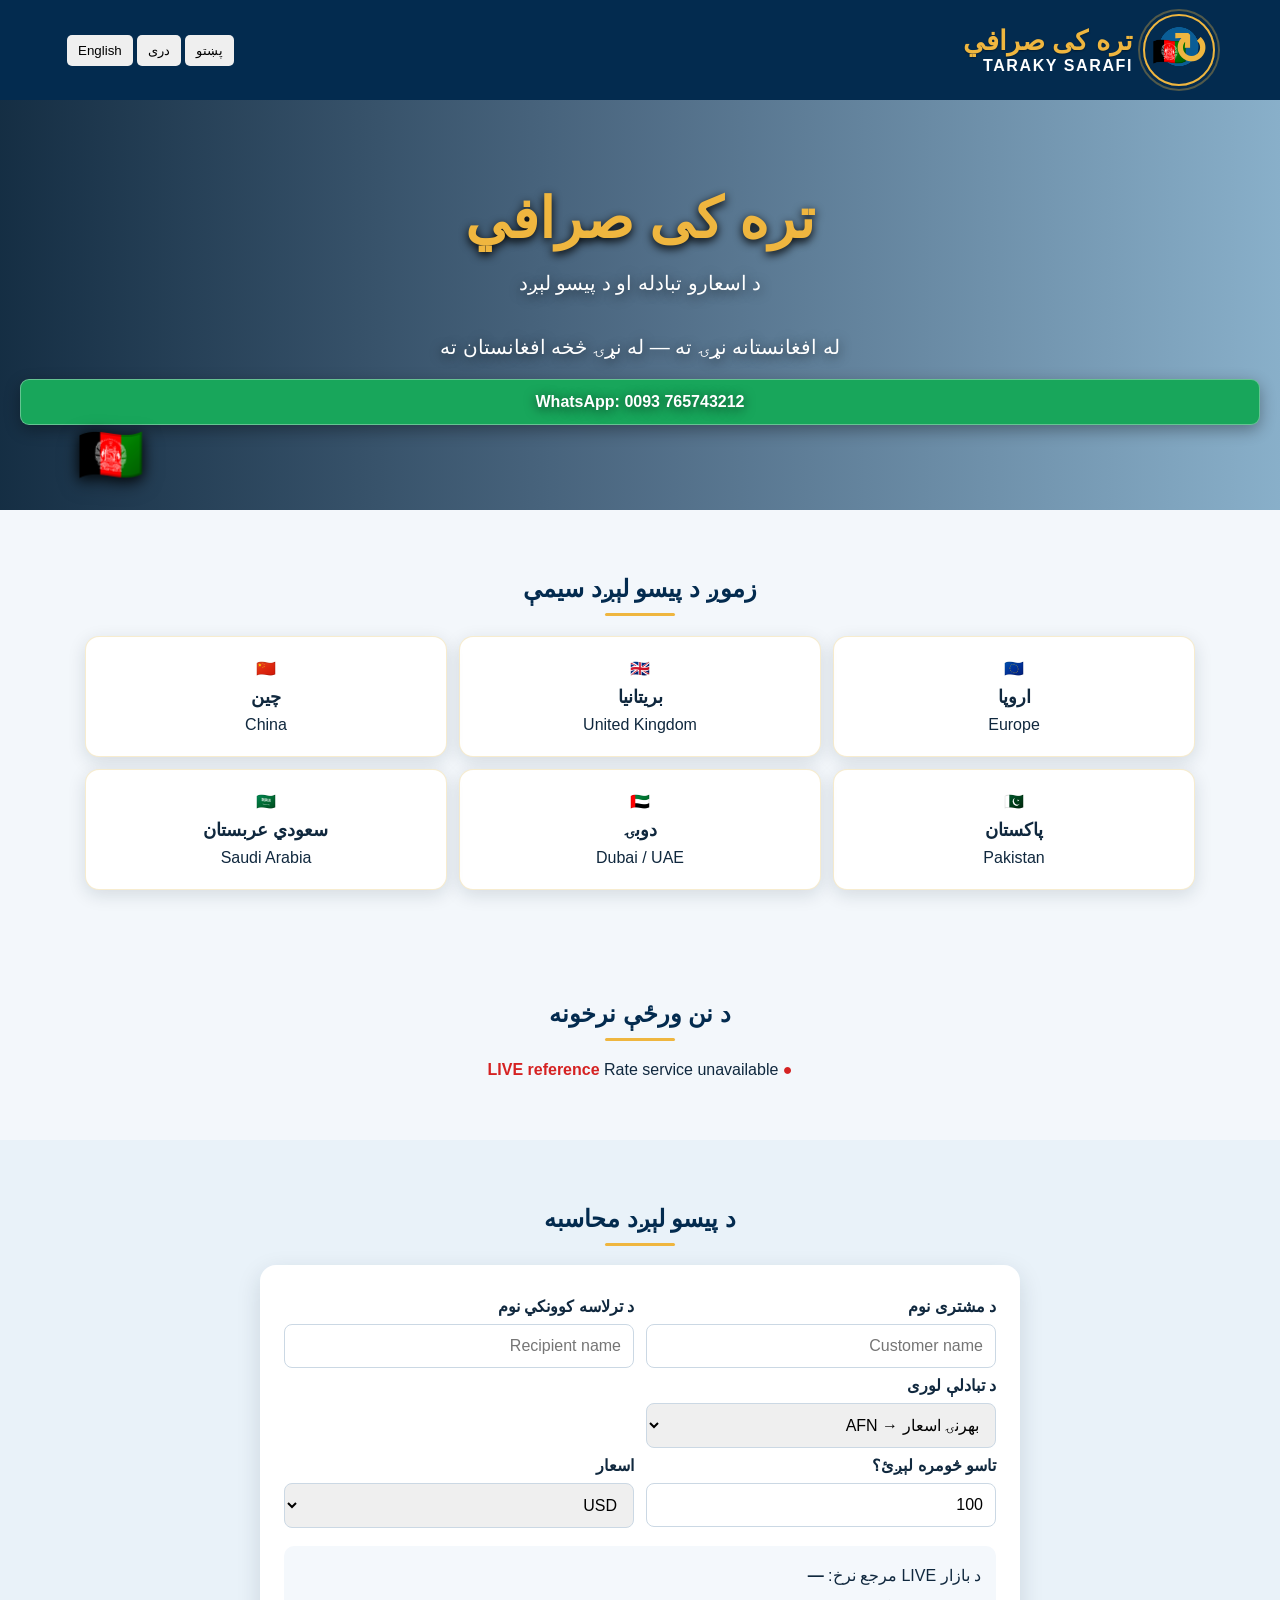
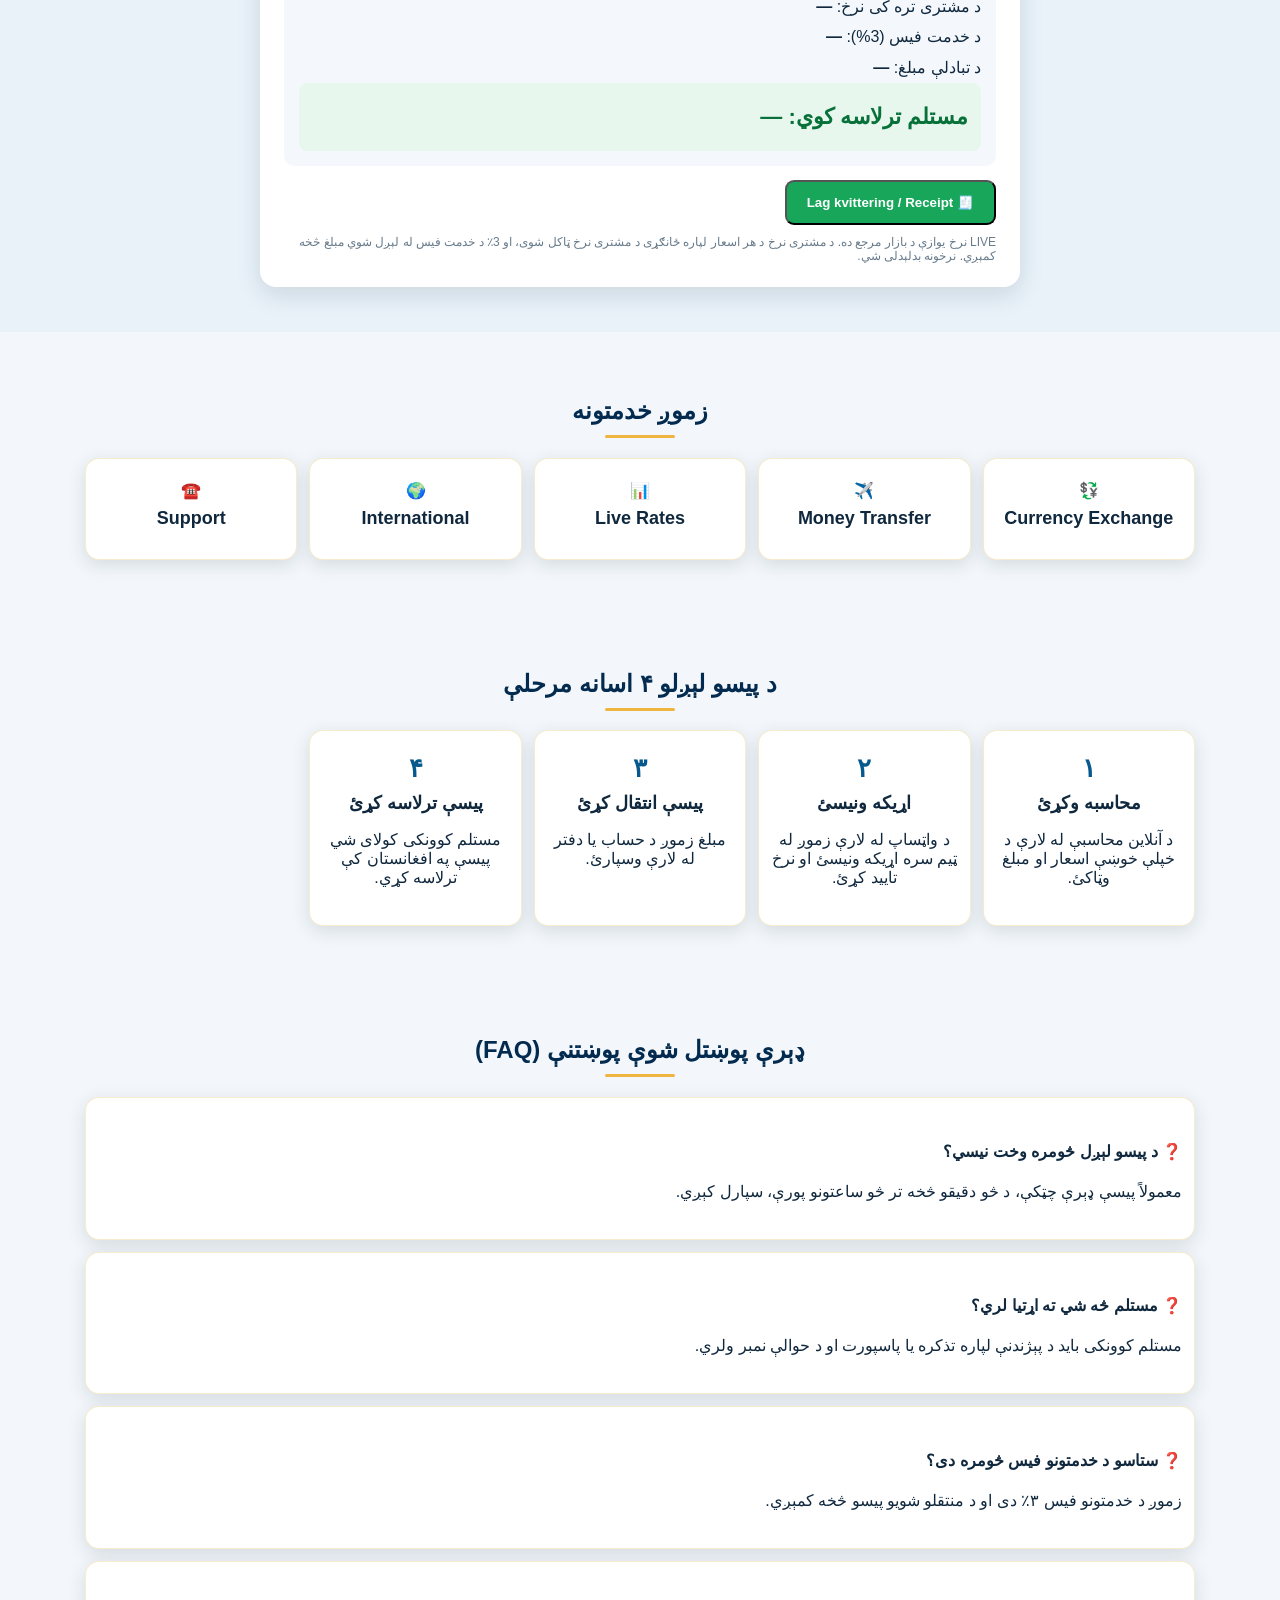
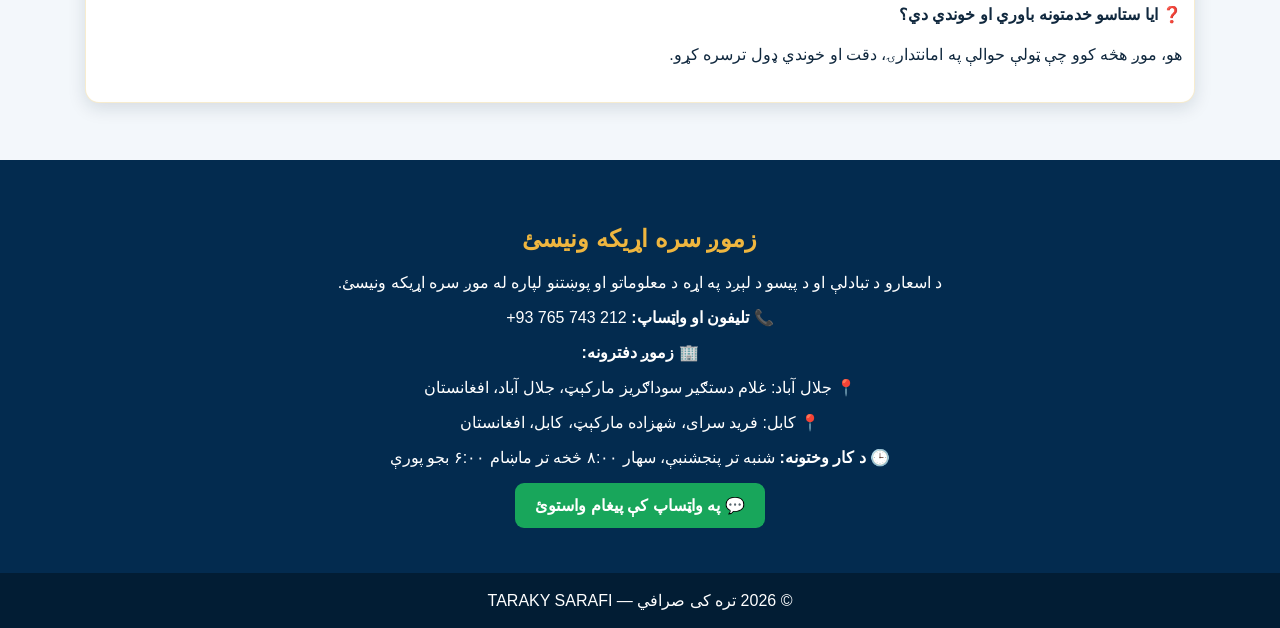
==== index.html @ 34b73c2a "Force new receipt version and highlight sender recipient names" ====
<!doctype html><html lang="ps" dir="rtl"><head><meta charset="utf-8"><meta name="viewport" content="width=device-width,initial-scale=1"><title>تره کی صرافي | Taraky Sarafi</title><link rel="stylesheet" href="brand-assets.css"><style>:root{--n:#032b4f;--b:#07588d;--g:#efb63f;--gr:#18a65b;--bg:#f3f7fb}*{box-sizing:border-box}body{margin:0;font-family:Arial,sans-serif;background:var(--bg);color:#10283e}header{background:var(--n);color:#fff;padding:14px 20px}.head{max-width:1150px;margin:auto;display:flex;justify-content:space-between;align-items:center;gap:15px}.brand{display:flex;align-items:center;gap:10px}.logo{width:55px;height:55px;border:3px solid var(--g);border-radius:50%;display:grid;place-items:center;color:var(--g);font-weight:900}.brand b{color:var(--g);font-size:24px}.langs button{padding:8px 11px;border:0;border-radius:5px;margin:2px;cursor:pointer}.hero{color:#fff;text-align:center;padding:75px 20px;position:relative;background:linear-gradient(90deg,rgba(3,43,79,.90),rgba(3,43,79,.58)),url('https://upload.wikimedia.org/wikipedia/commons/thumb/4/4d/Blue_Mosque_in_Mazar-i-Sharif.jpg/1280px-Blue_Mosque_in_Mazar-i-Sharif.jpg') center/cover}.hero h1{color:var(--g);font-size:50px;margin:0}.hero p{font-size:20px}.btn{display:inline-block;background:var(--gr);color:white;padding:13px 20px;border-radius:9px;text-decoration:none;font-weight:bold}.wrap{max-width:1150px;margin:auto;padding:45px 20px}.title{text-align:center;color:var(--n)}.dest{display:grid;grid-template-columns:repeat(3,1fr);gap:12px}.services{display:grid;grid-template-columns:repeat(5,1fr);gap:12px}.card{background:#fff;padding:22px 12px;border-radius:14px;text-align:center;box-shadow:0 5px 18px #1232}.card b{display:block;font-size:18px;margin:8px}.rates{display:grid;grid-template-columns:repeat(3,1fr);gap:12px}.rate strong{font-size:25px;color:var(--b)}.rate .customer{color:#08713a}.rate small{display:block;color:#687b8b;margin-top:5px}.live{color:#d52222;font-weight:bold}.calc{background:#e9f2f9}.panel{max-width:760px;margin:auto;background:#fff;padding:24px;border-radius:16px;box-shadow:0 8px 24px #1232}.row{display:grid;grid-template-columns:1fr 1fr;gap:12px}.field label{display:block;font-weight:bold;margin:8px 0}.field input,.field select{width:100%;padding:12px;border:1px solid #cbd8e4;border-radius:8px;font-size:16px}.summary{margin-top:18px;background:#f4f8fc;border-radius:10px;padding:15px;line-height:1.9}.final{background:#e7f7ee;padding:13px;border-radius:8px;font-size:22px;font-weight:900;color:#08713a}.warn{font-size:12px;color:#687b8b;margin-top:10px}.contact{background:var(--n);color:white;text-align:center;padding:45px 20px}.contact h2{color:var(--g)}footer{background:#021d34;color:white;text-align:center;padding:18px}@media(max-width:800px){.dest,.services{grid-template-columns:1fr 1fr}.rates{grid-template-columns:1fr 1fr}.hero h1{font-size:38px}.head{flex-wrap:wrap}.row{grid-template-columns:1fr}}@media(max-width:480px){.rates,.dest,.services{grid-template-columns:1fr}}</style></head><body><header><div class="head"><div class="brand"><div class="logo">🇦🇫</div><div><b id="brand">تره کی صرافي</b><div>TARAKY SARAFI</div></div></div><div class="langs"><button onclick="lang('ps')">پښتو</button><button onclick="lang('fa')">دری</button><button onclick="lang('en')">English</button></div></div></header><section class="hero"><h1 id="hero">تره کی صرافي</h1><p id="tag">د اسعارو تبادله او د پیسو لېږد</p><p id="sub">له افغانستانه نړۍ ته — له نړۍ څخه افغانستان ته</p><a class="btn" href="https://wa.me/93765743212">WhatsApp: 0093 765743212</a></section><section class="wrap"><h2 class="title" id="destTitle">زموږ د پیسو لېږد سیمې</h2><div class="dest"><div class="card">🇪🇺<b>اروپا</b>Europe</div><div class="card">🇬🇧<b>بریتانیا</b>United Kingdom</div><div class="card">🇨🇳<b>چین</b>China</div><div class="card">🇵🇰<b>پاکستان</b>Pakistan</div><div class="card">🇦🇪<b>دوبۍ</b>Dubai / UAE</div><div class="card">🇸🇦<b>سعودي عربستان</b>Saudi Arabia</div></div></section><section class="wrap"><h2 class="title" id="ratesTitle">د نن ورځې نرخونه</h2><p style="text-align:center"><span class="live">● LIVE reference</span> <span id="updated">Loading…</span></p><div class="rates" id="rates"></div></section><section class="calc"><div class="wrap"><h2 class="title" id="calcTitle">د پیسو لېږد محاسبه</h2><div class="panel"><div class="row"><div class="field"><label id="customerLabel">د مشتری نوم</label><input id="customerName" type="text" placeholder="Customer name"></div><div class="field"><label id="recipientLabel">د ترلاسه کوونکي نوم</label><input id="recipientName" type="text" placeholder="Recipient name"></div></div><div class="row"><div class="field"><label id="directionLabel">د تبادلې لوری</label><select id="direction"><option value="toAFN">بهرنۍ اسعار → AFN</option><option value="fromAFN">AFN → بهرنۍ اسعار</option></select></div><div></div></div><div class="row"><div class="field"><label id="sendLabel">تاسو څومره لېږئ؟</label><input id="amount" type="number" value="100" min="0"></div><div class="field"><label id="currencyLabel">اسعار</label><select id="from"><option>USD</option><option>EUR</option><option>GBP</option><option>NOK</option><option>PKR</option><option>CNY</option><option>AED</option><option>SAR</option></select></div></div><div class="summary"><div><span id="liveLabel">د بازار LIVE مرجع نرخ:</span> <b id="liveRate">—</b></div><div><span id="tarakyLabel">د مشتری تره کی نرخ:</span> <b id="tarakyRate">—</b></div><div><span id="feeLabel">د خدمت فیس (3%):</span> <b id="fee">—</b></div><div><span id="exchangeLabel">د تبادلې مبلغ:</span> <b id="net">—</b></div><div class="final"><span id="receiveLabel">مستلم ترلاسه کوي:</span> <span id="receive">—</span></div></div><div style="margin-top:14px"><button class="btn" type="button" onclick="receipt()">🧾 Lag kvittering / Receipt</button></div><div class="warn" id="note">LIVE نرخ یوازې د بازار مرجع ده. د مشتری نرخ د هر اسعار لپاره ځانګړی د مشتری نرخ ټاکل شوی، او 3٪ د خدمت فیس له لېږل شوي مبلغ څخه کمېږي. نرخونه بدلېدلی شي.</div></div></div></section><section class="wrap"><h2 class="title" id="serviceTitle">زموږ خدمتونه</h2><div class="services"><div class="card">💱<b>Currency Exchange</b></div><div class="card">✈️<b>Money Transfer</b></div><div class="card">📊<b>Live Rates</b></div><div class="card">🌍<b>International</b></div><div class="card">☎️<b>Support</b></div></div></section><section class="wrap" id="howSection"><h2 class="title" id="howTitle">د پیسو لېږلو ۴ اسانه مرحلې</h2><div class="services"><div class="card"><strong style="font-size:26px;color:var(--b)">۱</strong><b id="step1Title">محاسبه وکړئ</b><p id="step1Text">د آنلاین محاسبې له لارې د خپلې خوښې اسعار او مبلغ وټاکئ.</p></div><div class="card"><strong style="font-size:26px;color:var(--b)">۲</strong><b id="step2Title">اړیکه ونیسئ</b><p id="step2Text">د واټساپ له لارې زموږ له ټیم سره اړیکه ونیسئ او نرخ تایید کړئ.</p></div><div class="card"><strong style="font-size:26px;color:var(--b)">۳</strong><b id="step3Title">پیسې انتقال کړئ</b><p id="step3Text">مبلغ زموږ د حساب یا دفتر له لارې وسپارئ.</p></div><div class="card"><strong style="font-size:26px;color:var(--b)">۴</strong><b id="step4Title">پیسې ترلاسه کړئ</b><p id="step4Text">مستلم کوونکی کولای شي پیسې په افغانستان کې ترلاسه کړي.</p></div></div></section><section class="wrap" id="faqSection"><h2 class="title" id="faqTitle">ډېرې پوښتل شوې پوښتنې (FAQ)</h2><div><div class="card" style="text-align:right;margin-bottom:12px"><h4 id="faqQ1">❓ د پیسو لېږل څومره وخت نیسي؟</h4><p id="faqA1">معمولاً پیسې ډېرې چټکې، د څو دقیقو څخه تر څو ساعتونو پورې، سپارل کېږي.</p></div><div class="card" style="text-align:right;margin-bottom:12px"><h4 id="faqQ2">❓ مستلم څه شي ته اړتیا لري؟</h4><p id="faqA2">مستلم کوونکی باید د پېژندنې لپاره تذکره یا پاسپورت او د حوالې نمبر ولري.</p></div><div class="card" style="text-align:right;margin-bottom:12px"><h4 id="faqQ3">❓ ستاسو د خدمتونو فیس څومره دی؟</h4><p id="faqA3">زموږ د خدمتونو فیس ۳٪ دی او د منتقلو شویو پیسو څخه کمېږي.</p></div><div class="card" style="text-align:right;margin-bottom:12px"><h4 id="faqQ4">❓ ایا ستاسو خدمتونه باوري او خوندي دي؟</h4><p id="faqA4">هو، موږ هڅه کوو چې ټولې حوالې په امانتدارۍ، دقت او خوندي ډول ترسره کړو.</p></div></div></section><section class="contact"><h2 id="contactTitle">زموږ سره اړیکه ونیسئ</h2><p id="contactIntro">د اسعارو د تبادلې او د پیسو د لېږد په اړه د معلوماتو او پوښتنو لپاره له موږ سره اړیکه ونیسئ.</p><p><strong id="phoneLabel">📞 تلیفون او واټساپ:</strong> <span style="direction:ltr;display:inline-block">+93 765 743 212</span></p><p><strong id="officesLabel">🏢 زموږ دفترونه:</strong></p><p id="jalalabadOffice">📍 جلال آباد: غلام دستګیر سوداګریز مارکېټ، جلال آباد، افغانستان</p><p id="kabulOffice">📍 کابل: فرید سرای، شهزاده مارکېټ، کابل، افغانستان</p><p><strong id="hoursLabel">🕒 د کار وختونه:</strong> <span id="hoursText">شنبه تر پنجشنبې، سهار ۸:۰۰ څخه تر ماښام ۶:۰۰ بجو پورې</span></p><a class="btn" id="whatsappBtn" href="https://wa.me/93765743212">💬 په واټساپ کې پیغام واستوئ</a></section><footer>© 2026 تره کی صرافي — TARAKY SARAFI<div style="display:none" id="siteVersion">2026-10-07-0615</div></footer><script>const currencies=['USD','EUR','GBP','NOK','PKR','CNY','AED','SAR'];const RATE_MARGIN=0.032;const SERVICE_FEE=0.03;let R={};async function load(){try{let q=currencies.join(',');let r=await fetch('https://api.frankfurter.dev/v2/rates?base=AFN&quotes='+q);if(!r.ok)throw 0;let d=await r.json();d.forEach(x=>R[x.quote]=1/x.rate);document.getElementById('updated').textContent=d[0]?.date||'';render();calc()}catch(e){document.getElementById('updated').textContent='Rate service unavailable';}}function customerRate(c){return R[c]*(1-RATE_MARGIN)}function render(){document.getElementById('rates').innerHTML=currencies.map(c=>'<div class="card rate"><b>'+c+' → AFN</b><small>LIVE reference</small><strong>'+R[c].toFixed(4)+'</strong><small>Taraky customer rate</small><strong class="customer">'+customerRate(c).toFixed(4)+'</strong></div>').join('')}function calc(){let a=+document.getElementById('amount').value||0,c=document.getElementById('from').value,live=R[c];if(!live)return;let taraky=customerRate(c),dir=document.getElementById('direction').value,fee=a*SERVICE_FEE,net=a-fee,receive=dir==='toAFN'?net*taraky:net/taraky;document.getElementById('liveRate').textContent='1 '+c+' = '+live.toFixed(4)+' AFN';document.getElementById('tarakyRate').textContent='1 '+c+' = '+taraky.toFixed(4)+' AFN';document.getElementById('fee').textContent=fee.toFixed(2)+' '+(dir==='toAFN'?c:'AFN');document.getElementById('net').textContent=net.toFixed(2)+' '+(dir==='toAFN'?c:'AFN');document.getElementById('receive').textContent=receive.toLocaleString(undefined,{maximumFractionDigits:2})+' '+(dir==='toAFN'?'AFN':c)}function receipt(){let a=+document.getElementById('amount').value||0,c=document.getElementById('from').value,live=R[c];if(!live||a<=0)return;let taraky=customerRate(c),dir=document.getElementById('direction').value,fee=a*SERVICE_FEE,net=a-fee,receive=dir==='toAFN'?net*taraky:net/taraky,customer=(document.getElementById('customerName').value||'—'),recipient=(document.getElementById('recipientName').value||'—');let no='TS-'+Date.now().toString().slice(-8),dt=new Date().toLocaleString();let w=window.open('','_blank');w.document.write('<!doctype html><html><head><meta charset="utf-8"><title>Taraky Sarafi Receipt</title><style>body{font-family:Arial;max-width:650px;margin:40px auto;padding:25px;color:#10283e}.head{text-align:center;border-bottom:2px solid #efb63f;padding-bottom:15px}h1{color:#032b4f}.row{display:flex;justify-content:space-between;border-bottom:1px solid #ddd;padding:10px 0}.total{font-size:22px;font-weight:bold;color:#08713a}.note{margin-top:25px;font-size:12px;color:#687b8b}.print{margin-top:20px;padding:12px 18px;background:#18a65b;color:white;border:0;border-radius:8px}@media print{.print{display:none}}</style></head><body><div class="head"><h1>🇦🇫 TARAKY SARAFI</h1><b>تره کی صرافي</b><p>Money Transfer Receipt / د پیسو لېږد رسید</p></div><div class="row"><span>Receipt No.</span><b>'+no+'</b></div><div class="row"><span>Date</span><b>'+dt+'</b></div><div class="row" style="background:#eef6ff"><span><strong>Sender / Customer name</strong></span><b>'+customer+'</b></div><div class="row" style="background:#eef6ff"><span><strong>Recipient name</strong></span><b>'+recipient+'</b></div><div class="row"><span>Amount sent</span><b>'+a.toFixed(2)+' '+(dir==='toAFN'?c:'AFN')+'</b></div><div class="row"><span>Taraky rate</span><b>1 '+c+' = '+taraky.toFixed(4)+' AFN</b></div><div class="row"><span>Service fee (3%)</span><b>'+fee.toFixed(2)+' '+(dir==='toAFN'?c:'AFN')+'</b></div><div class="row"><span>Amount exchanged</span><b>'+net.toFixed(2)+' '+(dir==='toAFN'?c:'AFN')+'</b></div><div class="row total"><span>Recipient receives</span><b>'+receive.toLocaleString(undefined,{maximumFractionDigits:2})+' '+(dir==='toAFN'?'AFN':c)+'</b></div><p class="note">This receipt is based on the Taraky Sarafi calculator rate at the time it was created.</p><button class="print" onclick="window.print()">Print / Save PDF</button></body></html>');w.document.close()}document.getElementById('amount').oninput=calc;document.getElementById('from').onchange=calc;document.getElementById('direction').onchange=calc;const T={ps:{dir:'rtl',brand:'تره کی صرافي',tag:'د اسعارو تبادله او د پیسو لېږد',sub:'له افغانستانه نړۍ ته — له نړۍ څخه افغانستان ته',dest:'زموږ د پیسو لېږد سیمې',rates:'د نن ورځې نرخونه',calc:'د پیسو لېږد محاسبه',send:'تاسو څومره لېږئ؟',cur:'اسعار',live:'د بازار LIVE مرجع نرخ:',taraky:'د مشتری تره کی نرخ:',fee:'د خدمت فیس (3%):',ex:'د تبادلې مبلغ:',rec:'مستلم ترلاسه کوي:',note:'LIVE نرخ یوازې د بازار مرجع ده. د مشتری نرخ د هر اسعار لپاره ځانګړی د مشتری نرخ ټاکل شوی، او 3٪ د خدمت فیس له لېږل شوي مبلغ څخه کمېږي. نرخونه بدلېدلی شي.',services:'زموږ خدمتونه',contact:'اړیکه ونیسئ',customer:'د مشتری نوم',recipient:'د ترلاسه کوونکي نوم',direction:'د تبادلې لوری',toAFN:'بهرنۍ اسعار → افغانۍ',fromAFN:'افغانۍ → بهرنۍ اسعار',faqTitle:'ډېرې پوښتل شوې پوښتنې (FAQ)',faqQ1:'❓ د پیسو لېږل څومره وخت نیسي؟',faqA1:'معمولاً پیسې ډېرې چټکې، د څو دقیقو څخه تر څو ساعتونو پورې، سپارل کېږي.',faqQ2:'❓ مستلم څه شي ته اړتیا لري؟',faqA2:'مستلم کوونکی باید د پېژندنې لپاره تذکره یا پاسپورت او د حوالې نمبر ولري.',faqQ3:'❓ ستاسو د خدمتونو فیس څومره دی؟',faqA3:'زموږ د خدمتونو فیس ۳٪ دی او د منتقلو شویو پیسو څخه کمېږي.',faqQ4:'❓ ایا ستاسو خدمتونه باوري او خوندي دي؟',faqA4:'هو، موږ هڅه کوو چې ټولې حوالې په امانتدارۍ، دقت او خوندي ډول ترسره کړو.',contactIntro:'د اسعارو د تبادلې او د پیسو د لېږد په اړه د معلوماتو او پوښتنو لپاره له موږ سره اړیکه ونیسئ.',phoneLabel:'📞 تلیفون او واټساپ:',officesLabel:'🏢 زموږ دفترونه:',jalalabadOffice:'📍 جلال آباد: غلام دستګیر سوداګریز مارکېټ، جلال آباد، افغانستان',kabulOffice:'📍 کابل: فرید سرای، شهزاده مارکېټ، کابل، افغانستان',hoursLabel:'🕒 د کار وختونه:',hoursText:'شنبه تر پنجشنبې، سهار ۸:۰۰ څخه تر ماښام ۶:۰۰ بجو پورې',whatsappBtn:'💬 په واټساپ کې پیغام واستوئ',howTitle:'د پیسو لېږلو ۴ اسانه مرحلې',step1Title:'محاسبه وکړئ',step1Text:'د آنلاین محاسبې له لارې د خپلې خوښې اسعار او مبلغ وټاکئ.',step2Title:'اړیکه ونیسئ',step2Text:'د واټساپ له لارې زموږ له ټیم سره اړیکه ونیسئ او نرخ تایید کړئ.',step3Title:'پیسې انتقال کړئ',step3Text:'مبلغ زموږ د حساب یا دفتر له لارې وسپارئ.',step4Title:'پیسې ترلاسه کړئ',step4Text:'مستلم کوونکی کولای شي پیسې په افغانستان کې ترلاسه کړي.'},fa:{dir:'rtl',brand:'صرافی تره کی',tag:'تبادله اسعار و انتقال پول',sub:'از افغانستان به جهان — از جهان به افغانستان',dest:'مقاصد انتقال پول',rates:'نرخ‌های امروز',calc:'محاسبه انتقال پول',send:'چقدر می‌فرستید؟',cur:'ارز',live:'نرخ مرجع LIVE بازار:',taraky:'نرخ مشتری تره کی:',fee:'هزینه خدمات (3%):',ex:'مبلغ قابل تبدیل:',rec:'گیرنده دریافت می‌کند:',note:'نرخ LIVE فقط نرخ مرجع بازار است. نرخ مشتری برای هر ارز به‌صورت جداگانه بر اساس نرخ LIVE تعیین می‌شود و 3٪ هزینه خدمات از مبلغ ارسالی کسر می‌شود. نرخ‌ها قابل تغییر است.',services:'خدمات ما',contact:'تماس با ما',customer:'نام مشتری',recipient:'نام گیرنده',direction:'جهت تبدیل',toAFN:'ارز خارجی → افغانی',fromAFN:'افغانی → ارز خارجی',faqTitle:'سوالات متداول (FAQ)',faqQ1:'❓ انتقال پول چقدر زمان می‌برد؟',faqA1:'معمولاً پول بسیار سریع، از چند دقیقه تا چند ساعت، تحویل داده می‌شود.',faqQ2:'❓ گیرنده به چه چیزی نیاز دارد؟',faqA2:'گیرنده برای شناسایی باید تذکره یا پاسپورت و شماره حواله را همراه داشته باشد.',faqQ3:'❓ هزینه خدمات شما چقدر است؟',faqA3:'هزینه خدمات ما ۳٪ است و از مبلغ انتقالی کسر می‌شود.',faqQ4:'❓ آیا خدمات شما مطمئن و امن است؟',faqA4:'بله، ما تلاش می‌کنیم تمام حواله‌ها را با امانتداری، دقت و به شکل امن انجام دهیم.',contactIntro:'برای معلومات و سوالات درباره تبدیل اسعار و انتقال پول با ما تماس بگیرید.',phoneLabel:'📞 تلفن و واتساپ:',officesLabel:'🏢 دفاتر ما:',jalalabadOffice:'📍 جلال‌آباد: مارکیت تجارتی غلام دستگیر، جلال‌آباد، افغانستان',kabulOffice:'📍 کابل: سرای فرید، مارکیت شهزاده، کابل، افغانستان',hoursLabel:'🕒 ساعات کاری:',hoursText:'شنبه تا پنجشنبه، ۸:۰۰ صبح تا ۶:۰۰ شام',whatsappBtn:'💬 پیام در واتساپ',howTitle:'۴ مرحله آسان برای انتقال پول',step1Title:'محاسبه کنید',step1Text:'از طریق محاسبه‌گر آنلاین، ارز و مبلغ مورد نظر خود را انتخاب کنید.',step2Title:'تماس بگیرید',step2Text:'از طریق واتساپ با تیم ما تماس بگیرید و نرخ را تأیید کنید.',step3Title:'پول را انتقال دهید',step3Text:'مبلغ را از طریق حساب یا دفتر ما تحویل دهید.',step4Title:'پول را دریافت کنید',step4Text:'گیرنده می‌تواند پول را در افغانستان دریافت کند.'},en:{dir:'ltr',brand:'Taraky Sarafi',tag:'Currency Exchange & Money Transfer',sub:'From Afghanistan to the world — from the world to Afghanistan',dest:'Transfer Destinations',rates:"Today's Rates",calc:'Money Transfer Calculator',send:'How much are you sending?',cur:'Currency',live:'LIVE market reference:',taraky:'Taraky customer rate:',fee:'Service fee (3%):',ex:'Amount exchanged:',rec:'Recipient receives:',note:'LIVE is a market reference only. The customer rate is set set separately for each currency based on the LIVE reference, and a 3% service fee is deducted from the amount sent. Rates may change.',services:'Our Services',contact:'Contact Us',customer:'Customer name',recipient:'Recipient name',direction:'Exchange direction',toAFN:'Foreign currency → AFN',fromAFN:'AFN → Foreign currency',faqTitle:'Frequently Asked Questions (FAQ)',faqQ1:'❓ How long does a money transfer take?',faqA1:'Transfers are normally delivered quickly, from a few minutes to a few hours.',faqQ2:'❓ What does the recipient need?',faqA2:'The recipient should have a Tazkira or passport for identification and the transfer reference number.',faqQ3:'❓ What is your service fee?',faqA3:'Our service fee is 3% and is deducted from the transferred amount.',faqQ4:'❓ Is your service reliable and secure?',faqA4:'Yes, we aim to process every transfer carefully, securely and with integrity.',contactIntro:'Contact us for information and questions about currency exchange and money transfers.',phoneLabel:'📞 Phone & WhatsApp:',officesLabel:'🏢 Our offices:',jalalabadOffice:'📍 Jalalabad: Ghulam Dastagir Commercial Market, Jalalabad, Afghanistan',kabulOffice:'📍 Kabul: Farid Sarai, Shahzada Market, Kabul, Afghanistan',hoursLabel:'🕒 Opening hours:',hoursText:'Saturday–Thursday, 8:00 AM–6:00 PM',whatsappBtn:'💬 Message us on WhatsApp',howTitle:'4 Easy Steps to Send Money',step1Title:'Calculate',step1Text:'Use our online calculator to select your currency and amount.',step2Title:'Contact Us',step2Text:'Contact our team on WhatsApp and confirm the rate.',step3Title:'Transfer the Money',step3Text:'Provide the amount through our account or office.',step4Title:'Receive the Money',step4Text:'The recipient can receive the money in Afghanistan.'}};function lang(l){let x=T[l];document.documentElement.dir=x.dir;document.documentElement.lang=l;[['brand','brand'],['hero','brand'],['tag','tag'],['sub','sub'],['destTitle','dest'],['ratesTitle','rates'],['calcTitle','calc'],['sendLabel','send'],['currencyLabel','cur'],['liveLabel','live'],['tarakyLabel','taraky'],['feeLabel','fee'],['exchangeLabel','ex'],['receiveLabel','rec'],['note','note'],['serviceTitle','services'],['contactTitle','contact'],['customerLabel','customer'],['recipientLabel','recipient'],['directionLabel','direction'],['faqTitle','faqTitle'],['faqQ1','faqQ1'],['faqA1','faqA1'],['faqQ2','faqQ2'],['faqA2','faqA2'],['faqQ3','faqQ3'],['faqA3','faqA3'],['faqQ4','faqQ4'],['faqA4','faqA4'],['contactIntro','contactIntro'],['phoneLabel','phoneLabel'],['officesLabel','officesLabel'],['jalalabadOffice','jalalabadOffice'],['kabulOffice','kabulOffice'],['hoursLabel','hoursLabel'],['hoursText','hoursText'],['whatsappBtn','whatsappBtn'],['howTitle','howTitle'],['step1Title','step1Title'],['step1Text','step1Text'],['step2Title','step2Title'],['step2Text','step2Text'],['step3Title','step3Title'],['step3Text','step3Text'],['step4Title','step4Title'],['step4Text','step4Text']].forEach(p=>document.getElementById(p[0]).textContent=x[p[1]]);let d=document.getElementById('direction');d.options[0].textContent=x.toAFN;d.options[1].textContent=x.fromAFN;document.getElementById('customerName').placeholder=x.customer;document.getElementById('recipientName').placeholder=x.recipient;calc()}load();</script></body></html>
---- brand-assets.css ----
.hero{position:relative;isolation:isolate;background-image:linear-gradient(90deg,rgba(2,29,52,.92),rgba(3,43,79,.68),rgba(7,88,141,.45)),url('https://commons.wikimedia.org/wiki/Special:Redirect/file/Blue%20Mosque%20(general%20view),%20Mazar-i%20Sharif,%20Afghanistan.jpg')!important;background-size:cover!important;background-position:center!important;min-height:410px;display:flex;flex-direction:column;justify-content:center;text-shadow:0 2px 12px rgba(0,0,0,.65)}.hero:after{content:'🇦🇫';position:absolute;left:6%;bottom:24px;font-size:54px;filter:drop-shadow(0 4px 8px #0008);z-index:-0}.logo{width:72px!important;height:72px!important;border:2px solid #efb63f!important;background:radial-gradient(circle at 50% 45%,#0a5d96 0 38%,#032b4f 39% 100%)!important;position:relative;overflow:hidden;font-size:0!important;box-shadow:0 0 0 3px #032b4f,0 0 0 5px #efb63f55}.logo:before{content:'🇦🇫';font-size:28px;position:absolute;left:7px;top:19px}.logo:after{content:'↻';font-size:43px;color:#efb63f;position:absolute;right:5px;top:8px;font-weight:900}.brand b{font-size:27px!important;text-shadow:0 1px 2px #0005}.brand>div:last-child>div{font-weight:800;letter-spacing:1.6px}.hero h1{font-size:56px!important;text-shadow:0 3px 10px #000}.hero .btn{box-shadow:0 5px 16px #0005;border:1px solid #ffffff55}.card{border:1px solid #e6c56f55}.title:after{content:'';display:block;width:70px;height:3px;background:#efb63f;margin:10px auto 0;border-radius:3px}@media(max-width:800px){.hero{min-height:360px}.hero h1{font-size:40px!important}.logo{width:62px!important;height:62px!important}.logo:before{font-size:24px;top:17px}.logo:after{font-size:37px}}
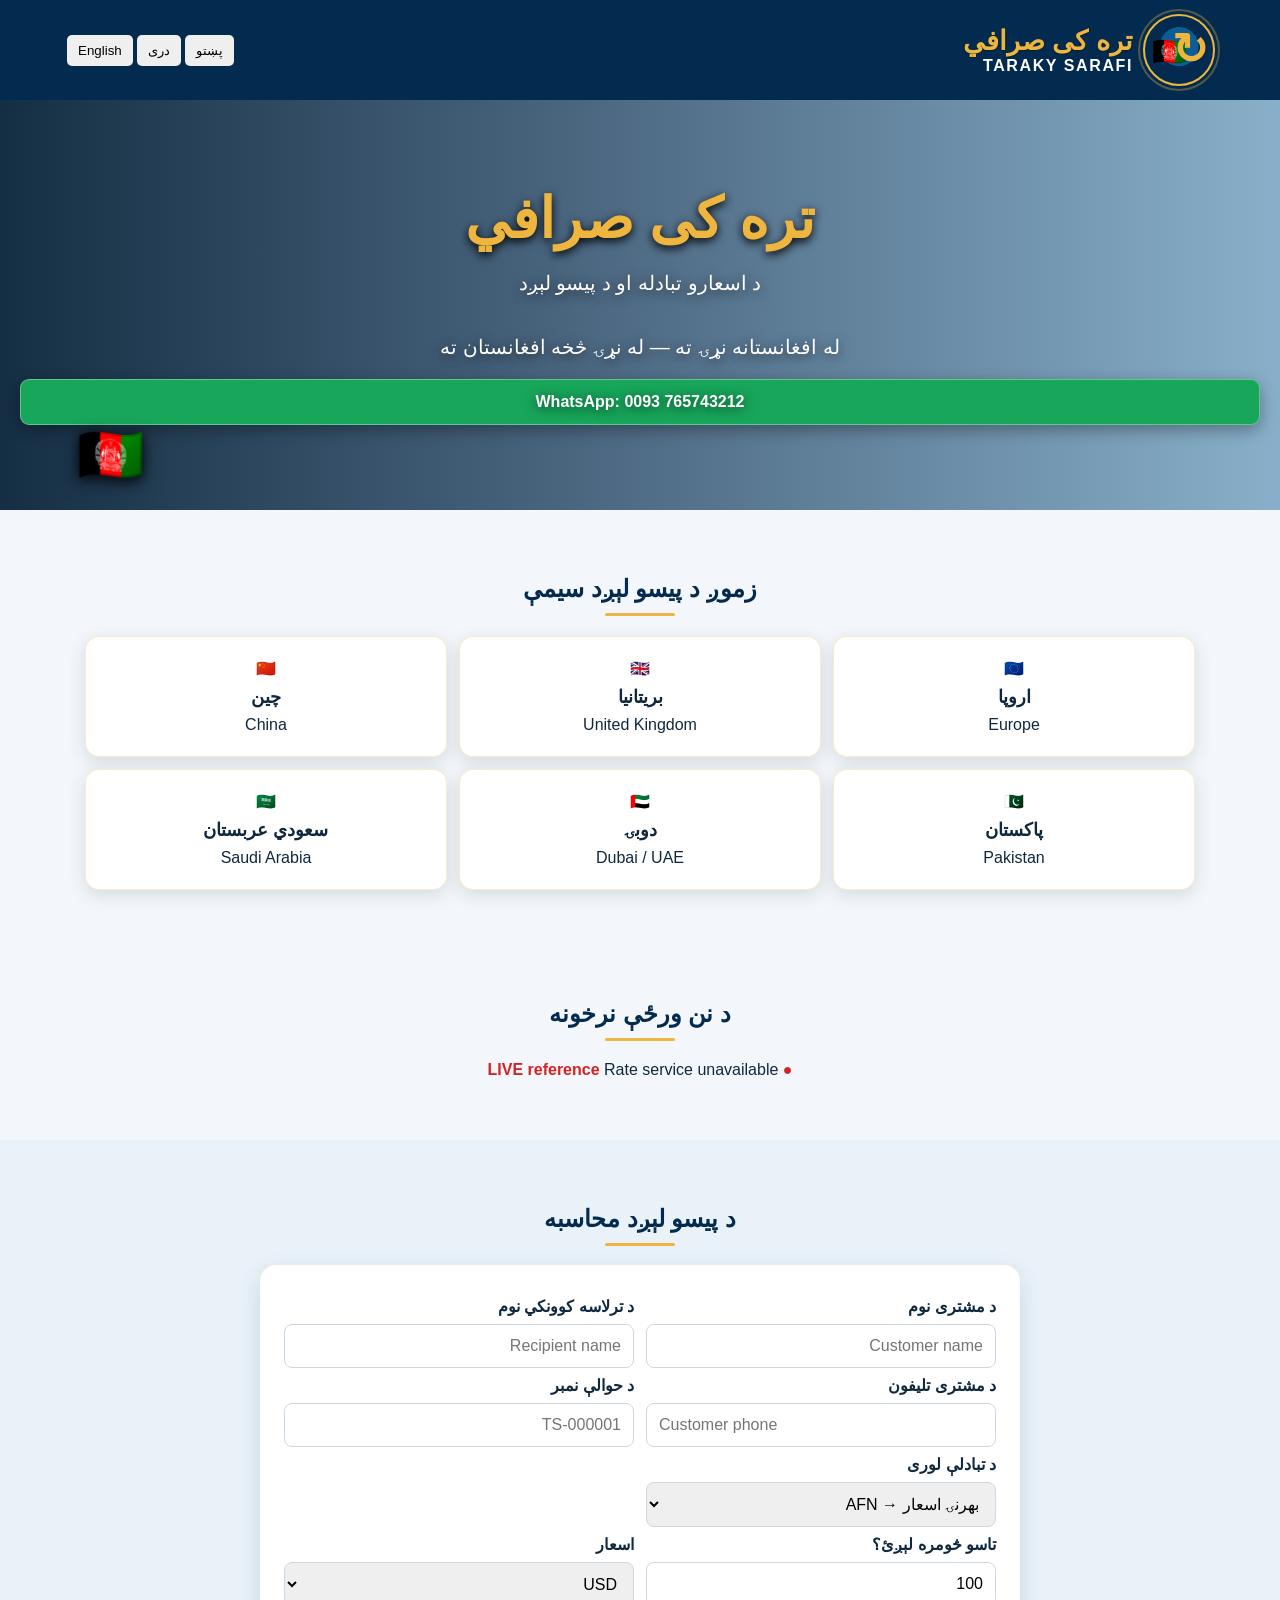
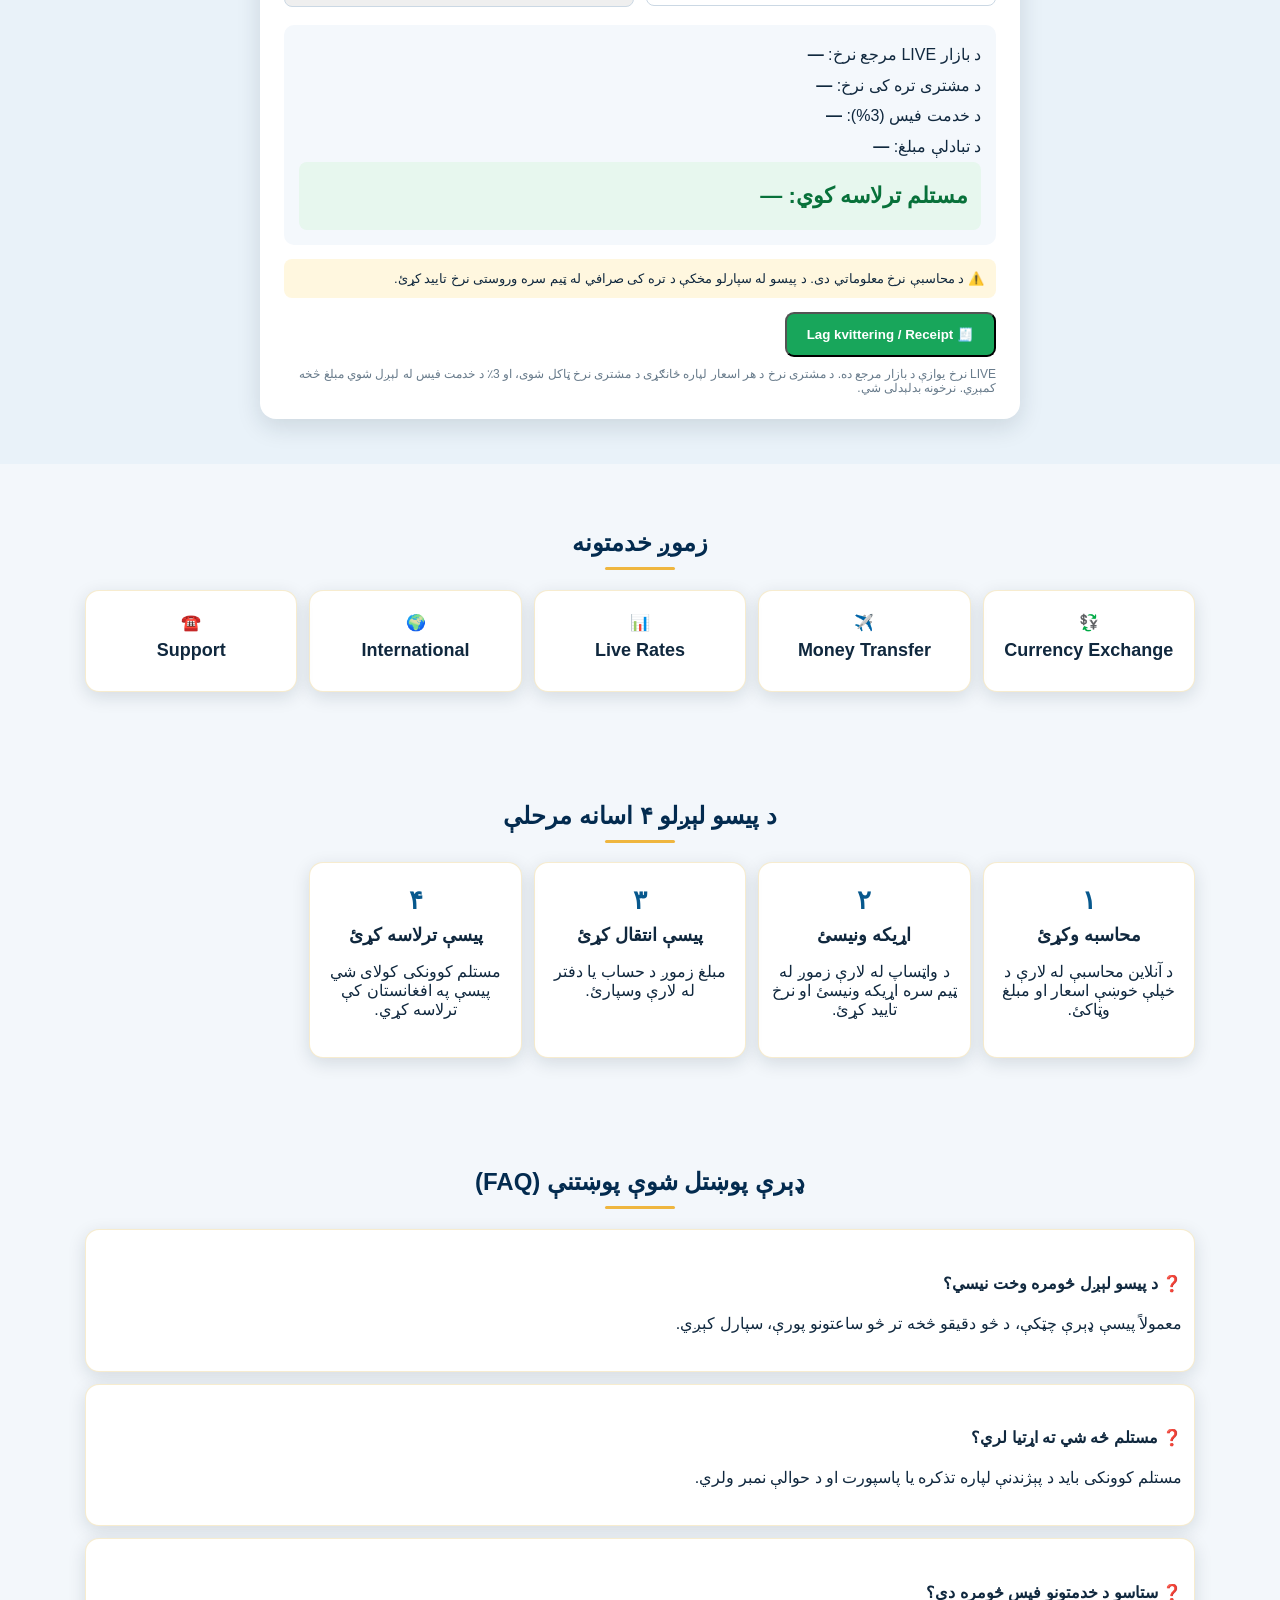
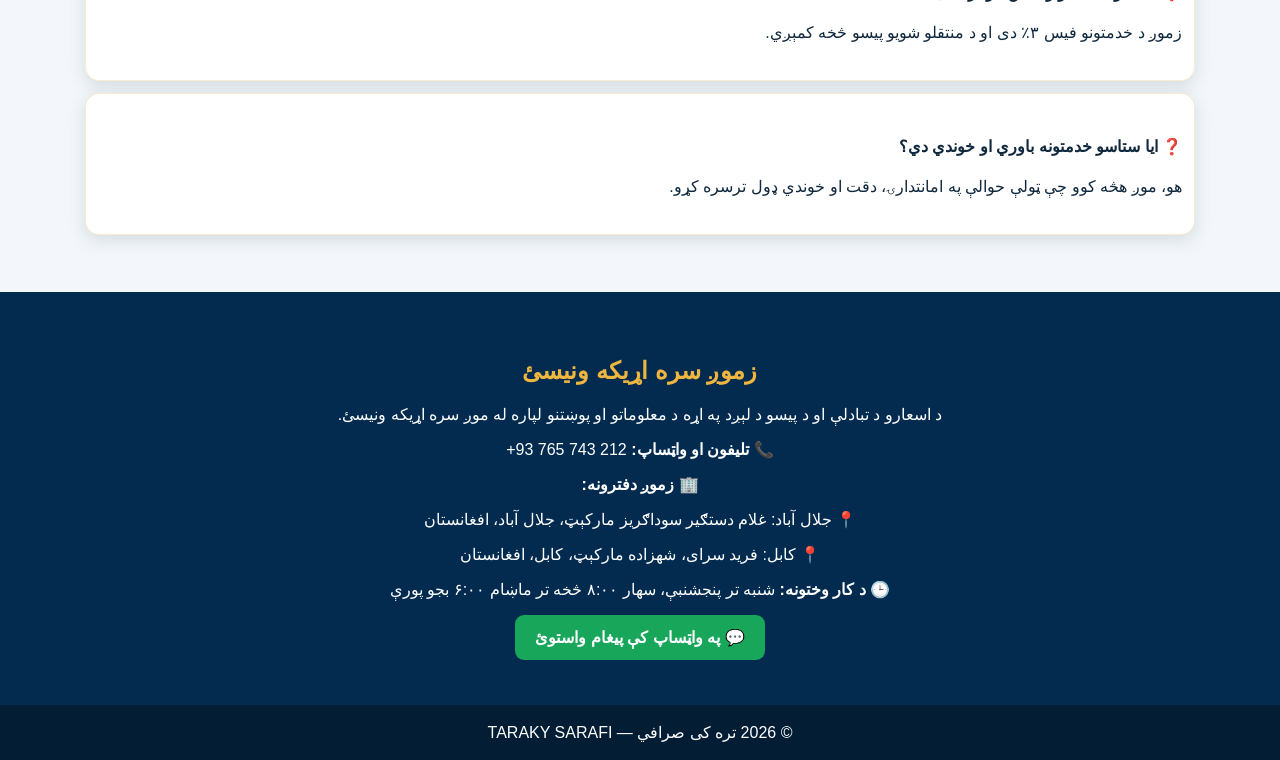
==== commit 410c0859: "Add transaction reference fields WhatsApp receipt sharing and rate confirmation safeguards" ====
--- a/index.html
+++ b/index.html
@@ -1 +1 @@
-<!doctype html><html lang="ps" dir="rtl"><head><meta charset="utf-8"><meta name="viewport" content="width=device-width,initial-scale=1"><title>تره کی صرافي | Taraky Sarafi</title><link rel="stylesheet" href="brand-assets.css"><style>:root{--n:#032b4f;--b:#07588d;--g:#efb63f;--gr:#18a65b;--bg:#f3f7fb}*{box-sizing:border-box}body{margin:0;font-family:Arial,sans-serif;background:var(--bg);color:#10283e}header{background:var(--n);color:#fff;padding:14px 20px}.head{max-width:1150px;margin:auto;display:flex;justify-content:space-between;align-items:center;gap:15px}.brand{display:flex;align-items:center;gap:10px}.logo{width:55px;height:55px;border:3px solid var(--g);border-radius:50%;display:grid;place-items:center;color:var(--g);font-weight:900}.brand b{color:var(--g);font-size:24px}.langs button{padding:8px 11px;border:0;border-radius:5px;margin:2px;cursor:pointer}.hero{color:#fff;text-align:center;padding:75px 20px;position:relative;background:linear-gradient(90deg,rgba(3,43,79,.90),rgba(3,43,79,.58)),url('https://upload.wikimedia.org/wikipedia/commons/thumb/4/4d/Blue_Mosque_in_Mazar-i-Sharif.jpg/1280px-Blue_Mosque_in_Mazar-i-Sharif.jpg') center/cover}.hero h1{color:var(--g);font-size:50px;margin:0}.hero p{font-size:20px}.btn{display:inline-block;background:var(--gr);color:white;padding:13px 20px;border-radius:9px;text-decoration:none;font-weight:bold}.wrap{max-width:1150px;margin:auto;padding:45px 20px}.title{text-align:center;color:var(--n)}.dest{display:grid;grid-template-columns:repeat(3,1fr);gap:12px}.services{display:grid;grid-template-columns:repeat(5,1fr);gap:12px}.card{background:#fff;padding:22px 12px;border-radius:14px;text-align:center;box-shadow:0 5px 18px #1232}.card b{display:block;font-size:18px;margin:8px}.rates{display:grid;grid-template-columns:repeat(3,1fr);gap:12px}.rate strong{font-size:25px;color:var(--b)}.rate .customer{color:#08713a}.rate small{display:block;color:#687b8b;margin-top:5px}.live{color:#d52222;font-weight:bold}.calc{background:#e9f2f9}.panel{max-width:760px;margin:auto;background:#fff;padding:24px;border-radius:16px;box-shadow:0 8px 24px #1232}.row{display:grid;grid-template-columns:1fr 1fr;gap:12px}.field label{display:block;font-weight:bold;margin:8px 0}.field input,.field select{width:100%;padding:12px;border:1px solid #cbd8e4;border-radius:8px;font-size:16px}.summary{margin-top:18px;background:#f4f8fc;border-radius:10px;padding:15px;line-height:1.9}.final{background:#e7f7ee;padding:13px;border-radius:8px;font-size:22px;font-weight:900;color:#08713a}.warn{font-size:12px;color:#687b8b;margin-top:10px}.contact{background:var(--n);color:white;text-align:center;padding:45px 20px}.contact h2{color:var(--g)}footer{background:#021d34;color:white;text-align:center;padding:18px}@media(max-width:800px){.dest,.services{grid-template-columns:1fr 1fr}.rates{grid-template-columns:1fr 1fr}.hero h1{font-size:38px}.head{flex-wrap:wrap}.row{grid-template-columns:1fr}}@media(max-width:480px){.rates,.dest,.services{grid-template-columns:1fr}}</style></head><body><header><div class="head"><div class="brand"><div class="logo">🇦🇫</div><div><b id="brand">تره کی صرافي</b><div>TARAKY SARAFI</div></div></div><div class="langs"><button onclick="lang('ps')">پښتو</button><button onclick="lang('fa')">دری</button><button onclick="lang('en')">English</button></div></div></header><section class="hero"><h1 id="hero">تره کی صرافي</h1><p id="tag">د اسعارو تبادله او د پیسو لېږد</p><p id="sub">له افغانستانه نړۍ ته — له نړۍ څخه افغانستان ته</p><a class="btn" href="https://wa.me/93765743212">WhatsApp: 0093 765743212</a></section><section class="wrap"><h2 class="title" id="destTitle">زموږ د پیسو لېږد سیمې</h2><div class="dest"><div class="card">🇪🇺<b>اروپا</b>Europe</div><div class="card">🇬🇧<b>بریتانیا</b>United Kingdom</div><div class="card">🇨🇳<b>چین</b>China</div><div class="card">🇵🇰<b>پاکستان</b>Pakistan</div><div class="card">🇦🇪<b>دوبۍ</b>Dubai / UAE</div><div class="card">🇸🇦<b>سعودي عربستان</b>Saudi Arabia</div></div></section><section class="wrap"><h2 class="title" id="ratesTitle">د نن ورځې نرخونه</h2><p style="text-align:center"><span class="live">● LIVE reference</span> <span id="updated">Loading…</span></p><div class="rates" id="rates"></div></section><section class="calc"><div class="wrap"><h2 class="title" id="calcTitle">د پیسو لېږد محاسبه</h2><div class="panel"><div class="row"><div class="field"><label id="customerLabel">د مشتری نوم</label><input id="customerName" type="text" placeholder="Customer name"></div><div class="field"><label id="recipientLabel">د ترلاسه کوونکي نوم</label><input id="recipientName" type="text" placeholder="Recipient name"></div></div><div class="row"><div class="field"><label id="directionLabel">د تبادلې لوری</label><select id="direction"><option value="toAFN">بهرنۍ اسعار → AFN</option><option value="fromAFN">AFN → بهرنۍ اسعار</option></select></div><div></div></div><div class="row"><div class="field"><label id="sendLabel">تاسو څومره لېږئ؟</label><input id="amount" type="number" value="100" min="0"></div><div class="field"><label id="currencyLabel">اسعار</label><select id="from"><option>USD</option><option>EUR</option><option>GBP</option><option>NOK</option><option>PKR</option><option>CNY</option><option>AED</option><option>SAR</option></select></div></div><div class="summary"><div><span id="liveLabel">د بازار LIVE مرجع نرخ:</span> <b id="liveRate">—</b></div><div><span id="tarakyLabel">د مشتری تره کی نرخ:</span> <b id="tarakyRate">—</b></div><div><span id="feeLabel">د خدمت فیس (3%):</span> <b id="fee">—</b></div><div><span id="exchangeLabel">د تبادلې مبلغ:</span> <b id="net">—</b></div><div class="final"><span id="receiveLabel">مستلم ترلاسه کوي:</span> <span id="receive">—</span></div></div><div style="margin-top:14px"><button class="btn" type="button" onclick="receipt()">🧾 Lag kvittering / Receipt</button></div><div class="warn" id="note">LIVE نرخ یوازې د بازار مرجع ده. د مشتری نرخ د هر اسعار لپاره ځانګړی د مشتری نرخ ټاکل شوی، او 3٪ د خدمت فیس له لېږل شوي مبلغ څخه کمېږي. نرخونه بدلېدلی شي.</div></div></div></section><section class="wrap"><h2 class="title" id="serviceTitle">زموږ خدمتونه</h2><div class="services"><div class="card">💱<b>Currency Exchange</b></div><div class="card">✈️<b>Money Transfer</b></div><div class="card">📊<b>Live Rates</b></div><div class="card">🌍<b>International</b></div><div class="card">☎️<b>Support</b></div></div></section><section class="wrap" id="howSection"><h2 class="title" id="howTitle">د پیسو لېږلو ۴ اسانه مرحلې</h2><div class="services"><div class="card"><strong style="font-size:26px;color:var(--b)">۱</strong><b id="step1Title">محاسبه وکړئ</b><p id="step1Text">د آنلاین محاسبې له لارې د خپلې خوښې اسعار او مبلغ وټاکئ.</p></div><div class="card"><strong style="font-size:26px;color:var(--b)">۲</strong><b id="step2Title">اړیکه ونیسئ</b><p id="step2Text">د واټساپ له لارې زموږ له ټیم سره اړیکه ونیسئ او نرخ تایید کړئ.</p></div><div class="card"><strong style="font-size:26px;color:var(--b)">۳</strong><b id="step3Title">پیسې انتقال کړئ</b><p id="step3Text">مبلغ زموږ د حساب یا دفتر له لارې وسپارئ.</p></div><div class="card"><strong style="font-size:26px;color:var(--b)">۴</strong><b id="step4Title">پیسې ترلاسه کړئ</b><p id="step4Text">مستلم کوونکی کولای شي پیسې په افغانستان کې ترلاسه کړي.</p></div></div></section><section class="wrap" id="faqSection"><h2 class="title" id="faqTitle">ډېرې پوښتل شوې پوښتنې (FAQ)</h2><div><div class="card" style="text-align:right;margin-bottom:12px"><h4 id="faqQ1">❓ د پیسو لېږل څومره وخت نیسي؟</h4><p id="faqA1">معمولاً پیسې ډېرې چټکې، د څو دقیقو څخه تر څو ساعتونو پورې، سپارل کېږي.</p></div><div class="card" style="text-align:right;margin-bottom:12px"><h4 id="faqQ2">❓ مستلم څه شي ته اړتیا لري؟</h4><p id="faqA2">مستلم کوونکی باید د پېژندنې لپاره تذکره یا پاسپورت او د حوالې نمبر ولري.</p></div><div class="card" style="text-align:right;margin-bottom:12px"><h4 id="faqQ3">❓ ستاسو د خدمتونو فیس څومره دی؟</h4><p id="faqA3">زموږ د خدمتونو فیس ۳٪ دی او د منتقلو شویو پیسو څخه کمېږي.</p></div><div class="card" style="text-align:right;margin-bottom:12px"><h4 id="faqQ4">❓ ایا ستاسو خدمتونه باوري او خوندي دي؟</h4><p id="faqA4">هو، موږ هڅه کوو چې ټولې حوالې په امانتدارۍ، دقت او خوندي ډول ترسره کړو.</p></div></div></section><section class="contact"><h2 id="contactTitle">زموږ سره اړیکه ونیسئ</h2><p id="contactIntro">د اسعارو د تبادلې او د پیسو د لېږد په اړه د معلوماتو او پوښتنو لپاره له موږ سره اړیکه ونیسئ.</p><p><strong id="phoneLabel">📞 تلیفون او واټساپ:</strong> <span style="direction:ltr;display:inline-block">+93 765 743 212</span></p><p><strong id="officesLabel">🏢 زموږ دفترونه:</strong></p><p id="jalalabadOffice">📍 جلال آباد: غلام دستګیر سوداګریز مارکېټ، جلال آباد، افغانستان</p><p id="kabulOffice">📍 کابل: فرید سرای، شهزاده مارکېټ، کابل، افغانستان</p><p><strong id="hoursLabel">🕒 د کار وختونه:</strong> <span id="hoursText">شنبه تر پنجشنبې، سهار ۸:۰۰ څخه تر ماښام ۶:۰۰ بجو پورې</span></p><a class="btn" id="whatsappBtn" href="https://wa.me/93765743212">💬 په واټساپ کې پیغام واستوئ</a></section><footer>© 2026 تره کی صرافي — TARAKY SARAFI<div style="display:none" id="siteVersion">2026-10-07-0615</div></footer><script>const currencies=['USD','EUR','GBP','NOK','PKR','CNY','AED','SAR'];const RATE_MARGIN=0.032;const SERVICE_FEE=0.03;let R={};async function load(){try{let q=currencies.join(',');let r=await fetch('https://api.frankfurter.dev/v2/rates?base=AFN&quotes='+q);if(!r.ok)throw 0;let d=await r.json();d.forEach(x=>R[x.quote]=1/x.rate);document.getElementById('updated').textContent=d[0]?.date||'';render();calc()}catch(e){document.getElementById('updated').textContent='Rate service unavailable';}}function customerRate(c){return R[c]*(1-RATE_MARGIN)}function render(){document.getElementById('rates').innerHTML=currencies.map(c=>'<div class="card rate"><b>'+c+' → AFN</b><small>LIVE reference</small><strong>'+R[c].toFixed(4)+'</strong><small>Taraky customer rate</small><strong class="customer">'+customerRate(c).toFixed(4)+'</strong></div>').join('')}function calc(){let a=+document.getElementById('amount').value||0,c=document.getElementById('from').value,live=R[c];if(!live)return;let taraky=customerRate(c),dir=document.getElementById('direction').value,fee=a*SERVICE_FEE,net=a-fee,receive=dir==='toAFN'?net*taraky:net/taraky;document.getElementById('liveRate').textContent='1 '+c+' = '+live.toFixed(4)+' AFN';document.getElementById('tarakyRate').textContent='1 '+c+' = '+taraky.toFixed(4)+' AFN';document.getElementById('fee').textContent=fee.toFixed(2)+' '+(dir==='toAFN'?c:'AFN');document.getElementById('net').textContent=net.toFixed(2)+' '+(dir==='toAFN'?c:'AFN');document.getElementById('receive').textContent=receive.toLocaleString(undefined,{maximumFractionDigits:2})+' '+(dir==='toAFN'?'AFN':c)}function receipt(){let a=+document.getElementById('amount').value||0,c=document.getElementById('from').value,live=R[c];if(!live||a<=0)return;let taraky=customerRate(c),dir=document.getElementById('direction').value,fee=a*SERVICE_FEE,net=a-fee,receive=dir==='toAFN'?net*taraky:net/taraky,customer=(document.getElementById('customerName').value||'—'),recipient=(document.getElementById('recipientName').value||'—');let no='TS-'+Date.now().toString().slice(-8),dt=new Date().toLocaleString();let w=window.open('','_blank');w.document.write('<!doctype html><html><head><meta charset="utf-8"><title>Taraky Sarafi Receipt</title><style>body{font-family:Arial;max-width:650px;margin:40px auto;padding:25px;color:#10283e}.head{text-align:center;border-bottom:2px solid #efb63f;padding-bottom:15px}h1{color:#032b4f}.row{display:flex;justify-content:space-between;border-bottom:1px solid #ddd;padding:10px 0}.total{font-size:22px;font-weight:bold;color:#08713a}.note{margin-top:25px;font-size:12px;color:#687b8b}.print{margin-top:20px;padding:12px 18px;background:#18a65b;color:white;border:0;border-radius:8px}@media print{.print{display:none}}</style></head><body><div class="head"><h1>🇦🇫 TARAKY SARAFI</h1><b>تره کی صرافي</b><p>Money Transfer Receipt / د پیسو لېږد رسید</p></div><div class="row"><span>Receipt No.</span><b>'+no+'</b></div><div class="row"><span>Date</span><b>'+dt+'</b></div><div class="row" style="background:#eef6ff"><span><strong>Sender / Customer name</strong></span><b>'+customer+'</b></div><div class="row" style="background:#eef6ff"><span><strong>Recipient name</strong></span><b>'+recipient+'</b></div><div class="row"><span>Amount sent</span><b>'+a.toFixed(2)+' '+(dir==='toAFN'?c:'AFN')+'</b></div><div class="row"><span>Taraky rate</span><b>1 '+c+' = '+taraky.toFixed(4)+' AFN</b></div><div class="row"><span>Service fee (3%)</span><b>'+fee.toFixed(2)+' '+(dir==='toAFN'?c:'AFN')+'</b></div><div class="row"><span>Amount exchanged</span><b>'+net.toFixed(2)+' '+(dir==='toAFN'?c:'AFN')+'</b></div><div class="row total"><span>Recipient receives</span><b>'+receive.toLocaleString(undefined,{maximumFractionDigits:2})+' '+(dir==='toAFN'?'AFN':c)+'</b></div><p class="note">This receipt is based on the Taraky Sarafi calculator rate at the time it was created.</p><button class="print" onclick="window.print()">Print / Save PDF</button></body></html>');w.document.close()}document.getElementById('amount').oninput=calc;document.getElementById('from').onchange=calc;document.getElementById('direction').onchange=calc;const T={ps:{dir:'rtl',brand:'تره کی صرافي',tag:'د اسعارو تبادله او د پیسو لېږد',sub:'له افغانستانه نړۍ ته — له نړۍ څخه افغانستان ته',dest:'زموږ د پیسو لېږد سیمې',rates:'د نن ورځې نرخونه',calc:'د پیسو لېږد محاسبه',send:'تاسو څومره لېږئ؟',cur:'اسعار',live:'د بازار LIVE مرجع نرخ:',taraky:'د مشتری تره کی نرخ:',fee:'د خدمت فیس (3%):',ex:'د تبادلې مبلغ:',rec:'مستلم ترلاسه کوي:',note:'LIVE نرخ یوازې د بازار مرجع ده. د مشتری نرخ د هر اسعار لپاره ځانګړی د مشتری نرخ ټاکل شوی، او 3٪ د خدمت فیس له لېږل شوي مبلغ څخه کمېږي. نرخونه بدلېدلی شي.',services:'زموږ خدمتونه',contact:'اړیکه ونیسئ',customer:'د مشتری نوم',recipient:'د ترلاسه کوونکي نوم',direction:'د تبادلې لوری',toAFN:'بهرنۍ اسعار → افغانۍ',fromAFN:'افغانۍ → بهرنۍ اسعار',faqTitle:'ډېرې پوښتل شوې پوښتنې (FAQ)',faqQ1:'❓ د پیسو لېږل څومره وخت نیسي؟',faqA1:'معمولاً پیسې ډېرې چټکې، د څو دقیقو څخه تر څو ساعتونو پورې، سپارل کېږي.',faqQ2:'❓ مستلم څه شي ته اړتیا لري؟',faqA2:'مستلم کوونکی باید د پېژندنې لپاره تذکره یا پاسپورت او د حوالې نمبر ولري.',faqQ3:'❓ ستاسو د خدمتونو فیس څومره دی؟',faqA3:'زموږ د خدمتونو فیس ۳٪ دی او د منتقلو شویو پیسو څخه کمېږي.',faqQ4:'❓ ایا ستاسو خدمتونه باوري او خوندي دي؟',faqA4:'هو، موږ هڅه کوو چې ټولې حوالې په امانتدارۍ، دقت او خوندي ډول ترسره کړو.',contactIntro:'د اسعارو د تبادلې او د پیسو د لېږد په اړه د معلوماتو او پوښتنو لپاره له موږ سره اړیکه ونیسئ.',phoneLabel:'📞 تلیفون او واټساپ:',officesLabel:'🏢 زموږ دفترونه:',jalalabadOffice:'📍 جلال آباد: غلام دستګیر سوداګریز مارکېټ، جلال آباد، افغانستان',kabulOffice:'📍 کابل: فرید سرای، شهزاده مارکېټ، کابل، افغانستان',hoursLabel:'🕒 د کار وختونه:',hoursText:'شنبه تر پنجشنبې، سهار ۸:۰۰ څخه تر ماښام ۶:۰۰ بجو پورې',whatsappBtn:'💬 په واټساپ کې پیغام واستوئ',howTitle:'د پیسو لېږلو ۴ اسانه مرحلې',step1Title:'محاسبه وکړئ',step1Text:'د آنلاین محاسبې له لارې د خپلې خوښې اسعار او مبلغ وټاکئ.',step2Title:'اړیکه ونیسئ',step2Text:'د واټساپ له لارې زموږ له ټیم سره اړیکه ونیسئ او نرخ تایید کړئ.',step3Title:'پیسې انتقال کړئ',step3Text:'مبلغ زموږ د حساب یا دفتر له لارې وسپارئ.',step4Title:'پیسې ترلاسه کړئ',step4Text:'مستلم کوونکی کولای شي پیسې په افغانستان کې ترلاسه کړي.'},fa:{dir:'rtl',brand:'صرافی تره کی',tag:'تبادله اسعار و انتقال پول',sub:'از افغانستان به جهان — از جهان به افغانستان',dest:'مقاصد انتقال پول',rates:'نرخ‌های امروز',calc:'محاسبه انتقال پول',send:'چقدر می‌فرستید؟',cur:'ارز',live:'نرخ مرجع LIVE بازار:',taraky:'نرخ مشتری تره کی:',fee:'هزینه خدمات (3%):',ex:'مبلغ قابل تبدیل:',rec:'گیرنده دریافت می‌کند:',note:'نرخ LIVE فقط نرخ مرجع بازار است. نرخ مشتری برای هر ارز به‌صورت جداگانه بر اساس نرخ LIVE تعیین می‌شود و 3٪ هزینه خدمات از مبلغ ارسالی کسر می‌شود. نرخ‌ها قابل تغییر است.',services:'خدمات ما',contact:'تماس با ما',customer:'نام مشتری',recipient:'نام گیرنده',direction:'جهت تبدیل',toAFN:'ارز خارجی → افغانی',fromAFN:'افغانی → ارز خارجی',faqTitle:'سوالات متداول (FAQ)',faqQ1:'❓ انتقال پول چقدر زمان می‌برد؟',faqA1:'معمولاً پول بسیار سریع، از چند دقیقه تا چند ساعت، تحویل داده می‌شود.',faqQ2:'❓ گیرنده به چه چیزی نیاز دارد؟',faqA2:'گیرنده برای شناسایی باید تذکره یا پاسپورت و شماره حواله را همراه داشته باشد.',faqQ3:'❓ هزینه خدمات شما چقدر است؟',faqA3:'هزینه خدمات ما ۳٪ است و از مبلغ انتقالی کسر می‌شود.',faqQ4:'❓ آیا خدمات شما مطمئن و امن است؟',faqA4:'بله، ما تلاش می‌کنیم تمام حواله‌ها را با امانتداری، دقت و به شکل امن انجام دهیم.',contactIntro:'برای معلومات و سوالات درباره تبدیل اسعار و انتقال پول با ما تماس بگیرید.',phoneLabel:'📞 تلفن و واتساپ:',officesLabel:'🏢 دفاتر ما:',jalalabadOffice:'📍 جلال‌آباد: مارکیت تجارتی غلام دستگیر، جلال‌آباد، افغانستان',kabulOffice:'📍 کابل: سرای فرید، مارکیت شهزاده، کابل، افغانستان',hoursLabel:'🕒 ساعات کاری:',hoursText:'شنبه تا پنجشنبه، ۸:۰۰ صبح تا ۶:۰۰ شام',whatsappBtn:'💬 پیام در واتساپ',howTitle:'۴ مرحله آسان برای انتقال پول',step1Title:'محاسبه کنید',step1Text:'از طریق محاسبه‌گر آنلاین، ارز و مبلغ مورد نظر خود را انتخاب کنید.',step2Title:'تماس بگیرید',step2Text:'از طریق واتساپ با تیم ما تماس بگیرید و نرخ را تأیید کنید.',step3Title:'پول را انتقال دهید',step3Text:'مبلغ را از طریق حساب یا دفتر ما تحویل دهید.',step4Title:'پول را دریافت کنید',step4Text:'گیرنده می‌تواند پول را در افغانستان دریافت کند.'},en:{dir:'ltr',brand:'Taraky Sarafi',tag:'Currency Exchange & Money Transfer',sub:'From Afghanistan to the world — from the world to Afghanistan',dest:'Transfer Destinations',rates:"Today's Rates",calc:'Money Transfer Calculator',send:'How much are you sending?',cur:'Currency',live:'LIVE market reference:',taraky:'Taraky customer rate:',fee:'Service fee (3%):',ex:'Amount exchanged:',rec:'Recipient receives:',note:'LIVE is a market reference only. The customer rate is set set separately for each currency based on the LIVE reference, and a 3% service fee is deducted from the amount sent. Rates may change.',services:'Our Services',contact:'Contact Us',customer:'Customer name',recipient:'Recipient name',direction:'Exchange direction',toAFN:'Foreign currency → AFN',fromAFN:'AFN → Foreign currency',faqTitle:'Frequently Asked Questions (FAQ)',faqQ1:'❓ How long does a money transfer take?',faqA1:'Transfers are normally delivered quickly, from a few minutes to a few hours.',faqQ2:'❓ What does the recipient need?',faqA2:'The recipient should have a Tazkira or passport for identification and the transfer reference number.',faqQ3:'❓ What is your service fee?',faqA3:'Our service fee is 3% and is deducted from the transferred amount.',faqQ4:'❓ Is your service reliable and secure?',faqA4:'Yes, we aim to process every transfer carefully, securely and with integrity.',contactIntro:'Contact us for information and questions about currency exchange and money transfers.',phoneLabel:'📞 Phone & WhatsApp:',officesLabel:'🏢 Our offices:',jalalabadOffice:'📍 Jalalabad: Ghulam Dastagir Commercial Market, Jalalabad, Afghanistan',kabulOffice:'📍 Kabul: Farid Sarai, Shahzada Market, Kabul, Afghanistan',hoursLabel:'🕒 Opening hours:',hoursText:'Saturday–Thursday, 8:00 AM–6:00 PM',whatsappBtn:'💬 Message us on WhatsApp',howTitle:'4 Easy Steps to Send Money',step1Title:'Calculate',step1Text:'Use our online calculator to select your currency and amount.',step2Title:'Contact Us',step2Text:'Contact our team on WhatsApp and confirm the rate.',step3Title:'Transfer the Money',step3Text:'Provide the amount through our account or office.',step4Title:'Receive the Money',step4Text:'The recipient can receive the money in Afghanistan.'}};function lang(l){let x=T[l];document.documentElement.dir=x.dir;document.documentElement.lang=l;[['brand','brand'],['hero','brand'],['tag','tag'],['sub','sub'],['destTitle','dest'],['ratesTitle','rates'],['calcTitle','calc'],['sendLabel','send'],['currencyLabel','cur'],['liveLabel','live'],['tarakyLabel','taraky'],['feeLabel','fee'],['exchangeLabel','ex'],['receiveLabel','rec'],['note','note'],['serviceTitle','services'],['contactTitle','contact'],['customerLabel','customer'],['recipientLabel','recipient'],['directionLabel','direction'],['faqTitle','faqTitle'],['faqQ1','faqQ1'],['faqA1','faqA1'],['faqQ2','faqQ2'],['faqA2','faqA2'],['faqQ3','faqQ3'],['faqA3','faqA3'],['faqQ4','faqQ4'],['faqA4','faqA4'],['contactIntro','contactIntro'],['phoneLabel','phoneLabel'],['officesLabel','officesLabel'],['jalalabadOffice','jalalabadOffice'],['kabulOffice','kabulOffice'],['hoursLabel','hoursLabel'],['hoursText','hoursText'],['whatsappBtn','whatsappBtn'],['howTitle','howTitle'],['step1Title','step1Title'],['step1Text','step1Text'],['step2Title','step2Title'],['step2Text','step2Text'],['step3Title','step3Title'],['step3Text','step3Text'],['step4Title','step4Title'],['step4Text','step4Text']].forEach(p=>document.getElementById(p[0]).textContent=x[p[1]]);let d=document.getElementById('direction');d.options[0].textContent=x.toAFN;d.options[1].textContent=x.fromAFN;document.getElementById('customerName').placeholder=x.customer;document.getElementById('recipientName').placeholder=x.recipient;calc()}load();</script></body></html>+<!doctype html><html lang="ps" dir="rtl"><head><meta charset="utf-8"><meta name="viewport" content="width=device-width,initial-scale=1"><title>تره کی صرافي | Taraky Sarafi</title><link rel="stylesheet" href="brand-assets.css"><style>:root{--n:#032b4f;--b:#07588d;--g:#efb63f;--gr:#18a65b;--bg:#f3f7fb}*{box-sizing:border-box}body{margin:0;font-family:Arial,sans-serif;background:var(--bg);color:#10283e}header{background:var(--n);color:#fff;padding:14px 20px}.head{max-width:1150px;margin:auto;display:flex;justify-content:space-between;align-items:center;gap:15px}.brand{display:flex;align-items:center;gap:10px}.logo{width:55px;height:55px;border:3px solid var(--g);border-radius:50%;display:grid;place-items:center;color:var(--g);font-weight:900}.brand b{color:var(--g);font-size:24px}.langs button{padding:8px 11px;border:0;border-radius:5px;margin:2px;cursor:pointer}.hero{color:#fff;text-align:center;padding:75px 20px;position:relative;background:linear-gradient(90deg,rgba(3,43,79,.90),rgba(3,43,79,.58)),url('https://upload.wikimedia.org/wikipedia/commons/thumb/4/4d/Blue_Mosque_in_Mazar-i-Sharif.jpg/1280px-Blue_Mosque_in_Mazar-i-Sharif.jpg') center/cover}.hero h1{color:var(--g);font-size:50px;margin:0}.hero p{font-size:20px}.btn{display:inline-block;background:var(--gr);color:white;padding:13px 20px;border-radius:9px;text-decoration:none;font-weight:bold}.wrap{max-width:1150px;margin:auto;padding:45px 20px}.title{text-align:center;color:var(--n)}.dest{display:grid;grid-template-columns:repeat(3,1fr);gap:12px}.services{display:grid;grid-template-columns:repeat(5,1fr);gap:12px}.card{background:#fff;padding:22px 12px;border-radius:14px;text-align:center;box-shadow:0 5px 18px #1232}.card b{display:block;font-size:18px;margin:8px}.rates{display:grid;grid-template-columns:repeat(3,1fr);gap:12px}.rate strong{font-size:25px;color:var(--b)}.rate .customer{color:#08713a}.rate small{display:block;color:#687b8b;margin-top:5px}.live{color:#d52222;font-weight:bold}.calc{background:#e9f2f9}.panel{max-width:760px;margin:auto;background:#fff;padding:24px;border-radius:16px;box-shadow:0 8px 24px #1232}.row{display:grid;grid-template-columns:1fr 1fr;gap:12px}.field label{display:block;font-weight:bold;margin:8px 0}.field input,.field select{width:100%;padding:12px;border:1px solid #cbd8e4;border-radius:8px;font-size:16px}.summary{margin-top:18px;background:#f4f8fc;border-radius:10px;padding:15px;line-height:1.9}.final{background:#e7f7ee;padding:13px;border-radius:8px;font-size:22px;font-weight:900;color:#08713a}.warn{font-size:12px;color:#687b8b;margin-top:10px}.contact{background:var(--n);color:white;text-align:center;padding:45px 20px}.contact h2{color:var(--g)}footer{background:#021d34;color:white;text-align:center;padding:18px}@media(max-width:800px){.dest,.services{grid-template-columns:1fr 1fr}.rates{grid-template-columns:1fr 1fr}.hero h1{font-size:38px}.head{flex-wrap:wrap}.row{grid-template-columns:1fr}}@media(max-width:480px){.rates,.dest,.services{grid-template-columns:1fr}}</style></head><body><header><div class="head"><div class="brand"><div class="logo">🇦🇫</div><div><b id="brand">تره کی صرافي</b><div>TARAKY SARAFI</div></div></div><div class="langs"><button onclick="lang('ps')">پښتو</button><button onclick="lang('fa')">دری</button><button onclick="lang('en')">English</button></div></div></header><section class="hero"><h1 id="hero">تره کی صرافي</h1><p id="tag">د اسعارو تبادله او د پیسو لېږد</p><p id="sub">له افغانستانه نړۍ ته — له نړۍ څخه افغانستان ته</p><a class="btn" href="https://wa.me/93765743212">WhatsApp: 0093 765743212</a></section><section class="wrap"><h2 class="title" id="destTitle">زموږ د پیسو لېږد سیمې</h2><div class="dest"><div class="card">🇪🇺<b>اروپا</b>Europe</div><div class="card">🇬🇧<b>بریتانیا</b>United Kingdom</div><div class="card">🇨🇳<b>چین</b>China</div><div class="card">🇵🇰<b>پاکستان</b>Pakistan</div><div class="card">🇦🇪<b>دوبۍ</b>Dubai / UAE</div><div class="card">🇸🇦<b>سعودي عربستان</b>Saudi Arabia</div></div></section><section class="wrap"><h2 class="title" id="ratesTitle">د نن ورځې نرخونه</h2><p style="text-align:center"><span class="live">● LIVE reference</span> <span id="updated">Loading…</span></p><div class="rates" id="rates"></div></section><section class="calc"><div class="wrap"><h2 class="title" id="calcTitle">د پیسو لېږد محاسبه</h2><div class="panel"><div class="row"><div class="field"><label id="customerLabel">د مشتری نوم</label><input id="customerName" type="text" placeholder="Customer name"></div><div class="field"><label id="recipientLabel">د ترلاسه کوونکي نوم</label><input id="recipientName" type="text" placeholder="Recipient name"></div></div><div class="row"><div class="field"><label id="customerPhoneLabel">د مشتری تلیفون</label><input id="customerPhone" type="tel" placeholder="Customer phone"></div><div class="field"><label id="transferRefLabel">د حوالې نمبر</label><input id="transferRef" type="text" placeholder="TS-000001" maxlength="9"></div></div><div class="row"><div class="field"><label id="directionLabel">د تبادلې لوری</label><select id="direction"><option value="toAFN">بهرنۍ اسعار → AFN</option><option value="fromAFN">AFN → بهرنۍ اسعار</option></select></div><div></div></div><div class="row"><div class="field"><label id="sendLabel">تاسو څومره لېږئ؟</label><input id="amount" type="number" value="100" min="0"></div><div class="field"><label id="currencyLabel">اسعار</label><select id="from"><option>USD</option><option>EUR</option><option>GBP</option><option>NOK</option><option>PKR</option><option>CNY</option><option>AED</option><option>SAR</option></select></div></div><div class="summary"><div><span id="liveLabel">د بازار LIVE مرجع نرخ:</span> <b id="liveRate">—</b></div><div><span id="tarakyLabel">د مشتری تره کی نرخ:</span> <b id="tarakyRate">—</b></div><div><span id="feeLabel">د خدمت فیس (3%):</span> <b id="fee">—</b></div><div><span id="exchangeLabel">د تبادلې مبلغ:</span> <b id="net">—</b></div><div class="final"><span id="receiveLabel">مستلم ترلاسه کوي:</span> <span id="receive">—</span></div></div><div style="margin-top:14px;padding:12px;background:#fff7df;border-radius:8px;font-size:13px" id="confirmNote">⚠️ د محاسبې نرخ معلوماتي دی. د پیسو له سپارلو مخکې د تره کی صرافي له ټیم سره وروستی نرخ تایید کړئ.</div><div style="margin-top:14px"><button class="btn" type="button" onclick="receipt()">🧾 Lag kvittering / Receipt</button></div><div class="warn" id="note">LIVE نرخ یوازې د بازار مرجع ده. د مشتری نرخ د هر اسعار لپاره ځانګړی د مشتری نرخ ټاکل شوی، او 3٪ د خدمت فیس له لېږل شوي مبلغ څخه کمېږي. نرخونه بدلېدلی شي.</div></div></div></section><section class="wrap"><h2 class="title" id="serviceTitle">زموږ خدمتونه</h2><div class="services"><div class="card">💱<b>Currency Exchange</b></div><div class="card">✈️<b>Money Transfer</b></div><div class="card">📊<b>Live Rates</b></div><div class="card">🌍<b>International</b></div><div class="card">☎️<b>Support</b></div></div></section><section class="wrap" id="howSection"><h2 class="title" id="howTitle">د پیسو لېږلو ۴ اسانه مرحلې</h2><div class="services"><div class="card"><strong style="font-size:26px;color:var(--b)">۱</strong><b id="step1Title">محاسبه وکړئ</b><p id="step1Text">د آنلاین محاسبې له لارې د خپلې خوښې اسعار او مبلغ وټاکئ.</p></div><div class="card"><strong style="font-size:26px;color:var(--b)">۲</strong><b id="step2Title">اړیکه ونیسئ</b><p id="step2Text">د واټساپ له لارې زموږ له ټیم سره اړیکه ونیسئ او نرخ تایید کړئ.</p></div><div class="card"><strong style="font-size:26px;color:var(--b)">۳</strong><b id="step3Title">پیسې انتقال کړئ</b><p id="step3Text">مبلغ زموږ د حساب یا دفتر له لارې وسپارئ.</p></div><div class="card"><strong style="font-size:26px;color:var(--b)">۴</strong><b id="step4Title">پیسې ترلاسه کړئ</b><p id="step4Text">مستلم کوونکی کولای شي پیسې په افغانستان کې ترلاسه کړي.</p></div></div></section><section class="wrap" id="faqSection"><h2 class="title" id="faqTitle">ډېرې پوښتل شوې پوښتنې (FAQ)</h2><div><div class="card" style="text-align:right;margin-bottom:12px"><h4 id="faqQ1">❓ د پیسو لېږل څومره وخت نیسي؟</h4><p id="faqA1">معمولاً پیسې ډېرې چټکې، د څو دقیقو څخه تر څو ساعتونو پورې، سپارل کېږي.</p></div><div class="card" style="text-align:right;margin-bottom:12px"><h4 id="faqQ2">❓ مستلم څه شي ته اړتیا لري؟</h4><p id="faqA2">مستلم کوونکی باید د پېژندنې لپاره تذکره یا پاسپورت او د حوالې نمبر ولري.</p></div><div class="card" style="text-align:right;margin-bottom:12px"><h4 id="faqQ3">❓ ستاسو د خدمتونو فیس څومره دی؟</h4><p id="faqA3">زموږ د خدمتونو فیس ۳٪ دی او د منتقلو شویو پیسو څخه کمېږي.</p></div><div class="card" style="text-align:right;margin-bottom:12px"><h4 id="faqQ4">❓ ایا ستاسو خدمتونه باوري او خوندي دي؟</h4><p id="faqA4">هو، موږ هڅه کوو چې ټولې حوالې په امانتدارۍ، دقت او خوندي ډول ترسره کړو.</p></div></div></section><section class="contact"><h2 id="contactTitle">زموږ سره اړیکه ونیسئ</h2><p id="contactIntro">د اسعارو د تبادلې او د پیسو د لېږد په اړه د معلوماتو او پوښتنو لپاره له موږ سره اړیکه ونیسئ.</p><p><strong id="phoneLabel">📞 تلیفون او واټساپ:</strong> <span style="direction:ltr;display:inline-block">+93 765 743 212</span></p><p><strong id="officesLabel">🏢 زموږ دفترونه:</strong></p><p id="jalalabadOffice">📍 جلال آباد: غلام دستګیر سوداګریز مارکېټ، جلال آباد، افغانستان</p><p id="kabulOffice">📍 کابل: فرید سرای، شهزاده مارکېټ، کابل، افغانستان</p><p><strong id="hoursLabel">🕒 د کار وختونه:</strong> <span id="hoursText">شنبه تر پنجشنبې، سهار ۸:۰۰ څخه تر ماښام ۶:۰۰ بجو پورې</span></p><a class="btn" id="whatsappBtn" href="https://wa.me/93765743212">💬 په واټساپ کې پیغام واستوئ</a></section><footer>© 2026 تره کی صرافي — TARAKY SARAFI<div style="display:none" id="siteVersion">2026-10-07-0615</div></footer><script>const currencies=['USD','EUR','GBP','NOK','PKR','CNY','AED','SAR'];const RATE_MARGIN=0.032;const SERVICE_FEE=0.03;let R={};async function load(){try{let q=currencies.join(',');let r=await fetch('https://api.frankfurter.dev/v2/rates?base=AFN&quotes='+q);if(!r.ok)throw 0;let d=await r.json();d.forEach(x=>R[x.quote]=1/x.rate);document.getElementById('updated').textContent='Updated: '+(d[0]?.date||'');render();calc()}catch(e){document.getElementById('updated').textContent='Rate service unavailable';}}function customerRate(c){return R[c]*(1-RATE_MARGIN)}function render(){document.getElementById('rates').innerHTML=currencies.map(c=>'<div class="card rate"><b>'+c+' → AFN</b><small>LIVE reference</small><strong>'+R[c].toFixed(4)+'</strong><small>Taraky customer rate</small><strong class="customer">'+customerRate(c).toFixed(4)+'</strong></div>').join('')}function calc(){let a=+document.getElementById('amount').value||0,c=document.getElementById('from').value,live=R[c];if(!live)return;let taraky=customerRate(c),dir=document.getElementById('direction').value,fee=a*SERVICE_FEE,net=a-fee,receive=dir==='toAFN'?net*taraky:net/taraky;document.getElementById('liveRate').textContent='1 '+c+' = '+live.toFixed(4)+' AFN';document.getElementById('tarakyRate').textContent='1 '+c+' = '+taraky.toFixed(4)+' AFN';document.getElementById('fee').textContent=fee.toFixed(2)+' '+(dir==='toAFN'?c:'AFN');document.getElementById('net').textContent=net.toFixed(2)+' '+(dir==='toAFN'?c:'AFN');document.getElementById('receive').textContent=receive.toLocaleString(undefined,{maximumFractionDigits:2})+' '+(dir==='toAFN'?'AFN':c)}function receipt(){let a=+document.getElementById('amount').value||0,c=document.getElementById('from').value,live=R[c];if(!live||a<=0)return;let taraky=customerRate(c),dir=document.getElementById('direction').value,fee=a*SERVICE_FEE,net=a-fee,receive=dir==='toAFN'?net*taraky:net/taraky,customer=(document.getElementById('customerName').value||'—'),recipient=(document.getElementById('recipientName').value||'—'),phone=(document.getElementById('customerPhone').value||'—'),manualRef=document.getElementById('transferRef').value.trim().toUpperCase();let no=/^TS-\d{6}$/.test(manualRef)?manualRef:'TS-DRAFT',dt=new Date().toLocaleString();let w=window.open('','_blank');w.document.write('<!doctype html><html><head><meta charset="utf-8"><title>Taraky Sarafi Receipt</title><style>body{font-family:Arial;max-width:650px;margin:40px auto;padding:25px;color:#10283e}.head{text-align:center;border-bottom:2px solid #efb63f;padding-bottom:15px}h1{color:#032b4f}.row{display:flex;justify-content:space-between;border-bottom:1px solid #ddd;padding:10px 0}.total{font-size:22px;font-weight:bold;color:#08713a}.note{margin-top:25px;font-size:12px;color:#687b8b}.print{margin-top:20px;padding:12px 18px;background:#18a65b;color:white;border:0;border-radius:8px}@media print{.print{display:none}}</style></head><body><div class="head"><h1>🇦🇫 TARAKY SARAFI</h1><b>تره کی صرافي</b><p>Money Transfer Receipt / د پیسو لېږد رسید</p></div><div class="row"><span>Receipt No.</span><b>'+no+'</b></div><div class="row"><span>Date</span><b>'+dt+'</b></div><div class="row" style="background:#eef6ff"><span><strong>Sender / Customer name</strong></span><b>'+customer+'</b></div><div class="row"><span>Customer phone</span><b>'+phone+'</b></div><div class="row" style="background:#eef6ff"><span><strong>Recipient name</strong></span><b>'+recipient+'</b></div><div class="row"><span>Amount sent</span><b>'+a.toFixed(2)+' '+(dir==='toAFN'?c:'AFN')+'</b></div><div class="row"><span>Taraky rate</span><b>1 '+c+' = '+taraky.toFixed(4)+' AFN</b></div><div class="row"><span>Service fee (3%)</span><b>'+fee.toFixed(2)+' '+(dir==='toAFN'?c:'AFN')+'</b></div><div class="row"><span>Amount exchanged</span><b>'+net.toFixed(2)+' '+(dir==='toAFN'?c:'AFN')+'</b></div><div class="row total"><span>Recipient receives</span><b>'+receive.toLocaleString(undefined,{maximumFractionDigits:2})+' '+(dir==='toAFN'?'AFN':c)+'</b></div><p class="note">Calculator estimate only. Final exchange rate must be confirmed by Taraky Sarafi before payment. TS-DRAFT is not a registered transaction number.</p><button class="print" onclick="window.print()">Print / Save PDF</button> <button class="print" onclick="shareWA()">Share on WhatsApp</button><script>function shareWA(){var t=document.body.innerText.replace("Print / Save PDF","").replace("Share on WhatsApp","");location.href="https://wa.me/?text="+encodeURIComponent(t)}<\/script></body></html>');w.document.close()}document.getElementById('amount').oninput=calc;document.getElementById('from').onchange=calc;document.getElementById('direction').onchange=calc;const T={ps:{dir:'rtl',brand:'تره کی صرافي',tag:'د اسعارو تبادله او د پیسو لېږد',sub:'له افغانستانه نړۍ ته — له نړۍ څخه افغانستان ته',dest:'زموږ د پیسو لېږد سیمې',rates:'د نن ورځې نرخونه',calc:'د پیسو لېږد محاسبه',send:'تاسو څومره لېږئ؟',cur:'اسعار',live:'د بازار LIVE مرجع نرخ:',taraky:'د مشتری تره کی نرخ:',fee:'د خدمت فیس (3%):',ex:'د تبادلې مبلغ:',rec:'مستلم ترلاسه کوي:',note:'LIVE نرخ یوازې د بازار مرجع ده. د مشتری نرخ د هر اسعار لپاره ځانګړی د مشتری نرخ ټاکل شوی، او 3٪ د خدمت فیس له لېږل شوي مبلغ څخه کمېږي. نرخونه بدلېدلی شي.',services:'زموږ خدمتونه',contact:'اړیکه ونیسئ',customer:'د مشتری نوم',recipient:'د ترلاسه کوونکي نوم',direction:'د تبادلې لوری',toAFN:'بهرنۍ اسعار → افغانۍ',fromAFN:'افغانۍ → بهرنۍ اسعار',faqTitle:'ډېرې پوښتل شوې پوښتنې (FAQ)',faqQ1:'❓ د پیسو لېږل څومره وخت نیسي؟',faqA1:'معمولاً پیسې ډېرې چټکې، د څو دقیقو څخه تر څو ساعتونو پورې، سپارل کېږي.',faqQ2:'❓ مستلم څه شي ته اړتیا لري؟',faqA2:'مستلم کوونکی باید د پېژندنې لپاره تذکره یا پاسپورت او د حوالې نمبر ولري.',faqQ3:'❓ ستاسو د خدمتونو فیس څومره دی؟',faqA3:'زموږ د خدمتونو فیس ۳٪ دی او د منتقلو شویو پیسو څخه کمېږي.',faqQ4:'❓ ایا ستاسو خدمتونه باوري او خوندي دي؟',faqA4:'هو، موږ هڅه کوو چې ټولې حوالې په امانتدارۍ، دقت او خوندي ډول ترسره کړو.',contactIntro:'د اسعارو د تبادلې او د پیسو د لېږد په اړه د معلوماتو او پوښتنو لپاره له موږ سره اړیکه ونیسئ.',phoneLabel:'📞 تلیفون او واټساپ:',officesLabel:'🏢 زموږ دفترونه:',jalalabadOffice:'📍 جلال آباد: غلام دستګیر سوداګریز مارکېټ، جلال آباد، افغانستان',kabulOffice:'📍 کابل: فرید سرای، شهزاده مارکېټ، کابل، افغانستان',hoursLabel:'🕒 د کار وختونه:',hoursText:'شنبه تر پنجشنبې، سهار ۸:۰۰ څخه تر ماښام ۶:۰۰ بجو پورې',whatsappBtn:'💬 په واټساپ کې پیغام واستوئ',howTitle:'د پیسو لېږلو ۴ اسانه مرحلې',step1Title:'محاسبه وکړئ',step1Text:'د آنلاین محاسبې له لارې د خپلې خوښې اسعار او مبلغ وټاکئ.',step2Title:'اړیکه ونیسئ',step2Text:'د واټساپ له لارې زموږ له ټیم سره اړیکه ونیسئ او نرخ تایید کړئ.',step3Title:'پیسې انتقال کړئ',step3Text:'مبلغ زموږ د حساب یا دفتر له لارې وسپارئ.',step4Title:'پیسې ترلاسه کړئ',step4Text:'مستلم کوونکی کولای شي پیسې په افغانستان کې ترلاسه کړي.',customerPhone:'د مشتری تلیفون',transferRef:'د حوالې نمبر',confirmNote:'⚠️ د محاسبې نرخ معلوماتي دی. د پیسو له سپارلو مخکې د تره کی صرافي له ټیم سره وروستی نرخ تایید کړئ.'},fa:{dir:'rtl',brand:'صرافی تره کی',tag:'تبادله اسعار و انتقال پول',sub:'از افغانستان به جهان — از جهان به افغانستان',dest:'مقاصد انتقال پول',rates:'نرخ‌های امروز',calc:'محاسبه انتقال پول',send:'چقدر می‌فرستید؟',cur:'ارز',live:'نرخ مرجع LIVE بازار:',taraky:'نرخ مشتری تره کی:',fee:'هزینه خدمات (3%):',ex:'مبلغ قابل تبدیل:',rec:'گیرنده دریافت می‌کند:',note:'نرخ LIVE فقط نرخ مرجع بازار است. نرخ مشتری برای هر ارز به‌صورت جداگانه بر اساس نرخ LIVE تعیین می‌شود و 3٪ هزینه خدمات از مبلغ ارسالی کسر می‌شود. نرخ‌ها قابل تغییر است.',services:'خدمات ما',contact:'تماس با ما',customer:'نام مشتری',recipient:'نام گیرنده',direction:'جهت تبدیل',toAFN:'ارز خارجی → افغانی',fromAFN:'افغانی → ارز خارجی',faqTitle:'سوالات متداول (FAQ)',faqQ1:'❓ انتقال پول چقدر زمان می‌برد؟',faqA1:'معمولاً پول بسیار سریع، از چند دقیقه تا چند ساعت، تحویل داده می‌شود.',faqQ2:'❓ گیرنده به چه چیزی نیاز دارد؟',faqA2:'گیرنده برای شناسایی باید تذکره یا پاسپورت و شماره حواله را همراه داشته باشد.',faqQ3:'❓ هزینه خدمات شما چقدر است؟',faqA3:'هزینه خدمات ما ۳٪ است و از مبلغ انتقالی کسر می‌شود.',faqQ4:'❓ آیا خدمات شما مطمئن و امن است؟',faqA4:'بله، ما تلاش می‌کنیم تمام حواله‌ها را با امانتداری، دقت و به شکل امن انجام دهیم.',contactIntro:'برای معلومات و سوالات درباره تبدیل اسعار و انتقال پول با ما تماس بگیرید.',phoneLabel:'📞 تلفن و واتساپ:',officesLabel:'🏢 دفاتر ما:',jalalabadOffice:'📍 جلال‌آباد: مارکیت تجارتی غلام دستگیر، جلال‌آباد، افغانستان',kabulOffice:'📍 کابل: سرای فرید، مارکیت شهزاده، کابل، افغانستان',hoursLabel:'🕒 ساعات کاری:',hoursText:'شنبه تا پنجشنبه، ۸:۰۰ صبح تا ۶:۰۰ شام',whatsappBtn:'💬 پیام در واتساپ',howTitle:'۴ مرحله آسان برای انتقال پول',step1Title:'محاسبه کنید',step1Text:'از طریق محاسبه‌گر آنلاین، ارز و مبلغ مورد نظر خود را انتخاب کنید.',step2Title:'تماس بگیرید',step2Text:'از طریق واتساپ با تیم ما تماس بگیرید و نرخ را تأیید کنید.',step3Title:'پول را انتقال دهید',step3Text:'مبلغ را از طریق حساب یا دفتر ما تحویل دهید.',step4Title:'پول را دریافت کنید',step4Text:'گیرنده می‌تواند پول را در افغانستان دریافت کند.',customerPhone:'تلفن مشتری',transferRef:'شماره حواله',confirmNote:'⚠️ نرخ محاسبه‌گر معلوماتی است. پیش از پرداخت، نرخ نهایی را با تیم صرافی تره کی تأیید کنید.'},en:{dir:'ltr',brand:'Taraky Sarafi',tag:'Currency Exchange & Money Transfer',sub:'From Afghanistan to the world — from the world to Afghanistan',dest:'Transfer Destinations',rates:"Today's Rates",calc:'Money Transfer Calculator',send:'How much are you sending?',cur:'Currency',live:'LIVE market reference:',taraky:'Taraky customer rate:',fee:'Service fee (3%):',ex:'Amount exchanged:',rec:'Recipient receives:',note:'LIVE is a market reference only. The customer rate is set set separately for each currency based on the LIVE reference, and a 3% service fee is deducted from the amount sent. Rates may change.',services:'Our Services',contact:'Contact Us',customer:'Customer name',recipient:'Recipient name',direction:'Exchange direction',toAFN:'Foreign currency → AFN',fromAFN:'AFN → Foreign currency',faqTitle:'Frequently Asked Questions (FAQ)',faqQ1:'❓ How long does a money transfer take?',faqA1:'Transfers are normally delivered quickly, from a few minutes to a few hours.',faqQ2:'❓ What does the recipient need?',faqA2:'The recipient should have a Tazkira or passport for identification and the transfer reference number.',faqQ3:'❓ What is your service fee?',faqA3:'Our service fee is 3% and is deducted from the transferred amount.',faqQ4:'❓ Is your service reliable and secure?',faqA4:'Yes, we aim to process every transfer carefully, securely and with integrity.',contactIntro:'Contact us for information and questions about currency exchange and money transfers.',phoneLabel:'📞 Phone & WhatsApp:',officesLabel:'🏢 Our offices:',jalalabadOffice:'📍 Jalalabad: Ghulam Dastagir Commercial Market, Jalalabad, Afghanistan',kabulOffice:'📍 Kabul: Farid Sarai, Shahzada Market, Kabul, Afghanistan',hoursLabel:'🕒 Opening hours:',hoursText:'Saturday–Thursday, 8:00 AM–6:00 PM',whatsappBtn:'💬 Message us on WhatsApp',howTitle:'4 Easy Steps to Send Money',step1Title:'Calculate',step1Text:'Use our online calculator to select your currency and amount.',step2Title:'Contact Us',step2Text:'Contact our team on WhatsApp and confirm the rate.',step3Title:'Transfer the Money',step3Text:'Provide the amount through our account or office.',step4Title:'Receive the Money',step4Text:'The recipient can receive the money in Afghanistan.',customerPhone:'Customer phone',transferRef:'Transfer reference',confirmNote:'⚠️ Calculator rates are estimates. Confirm the final rate with Taraky Sarafi before payment.'}};function lang(l){let x=T[l];document.documentElement.dir=x.dir;document.documentElement.lang=l;[['brand','brand'],['hero','brand'],['tag','tag'],['sub','sub'],['destTitle','dest'],['ratesTitle','rates'],['calcTitle','calc'],['sendLabel','send'],['currencyLabel','cur'],['liveLabel','live'],['tarakyLabel','taraky'],['feeLabel','fee'],['exchangeLabel','ex'],['receiveLabel','rec'],['note','note'],['serviceTitle','services'],['contactTitle','contact'],['customerLabel','customer'],['recipientLabel','recipient'],['directionLabel','direction'],['faqTitle','faqTitle'],['faqQ1','faqQ1'],['faqA1','faqA1'],['faqQ2','faqQ2'],['faqA2','faqA2'],['faqQ3','faqQ3'],['faqA3','faqA3'],['faqQ4','faqQ4'],['faqA4','faqA4'],['contactIntro','contactIntro'],['phoneLabel','phoneLabel'],['officesLabel','officesLabel'],['jalalabadOffice','jalalabadOffice'],['kabulOffice','kabulOffice'],['hoursLabel','hoursLabel'],['hoursText','hoursText'],['whatsappBtn','whatsappBtn'],['howTitle','howTitle'],['step1Title','step1Title'],['step1Text','step1Text'],['step2Title','step2Title'],['step2Text','step2Text'],['step3Title','step3Title'],['step3Text','step3Text'],['step4Title','step4Title'],['step4Text','step4Text'],['customerPhoneLabel','customerPhone'],['transferRefLabel','transferRef'],['confirmNote','confirmNote']].forEach(p=>document.getElementById(p[0]).textContent=x[p[1]]);let d=document.getElementById('direction');d.options[0].textContent=x.toAFN;d.options[1].textContent=x.fromAFN;document.getElementById('customerName').placeholder=x.customer;document.getElementById('recipientName').placeholder=x.recipient;calc()}load();</script></body></html>
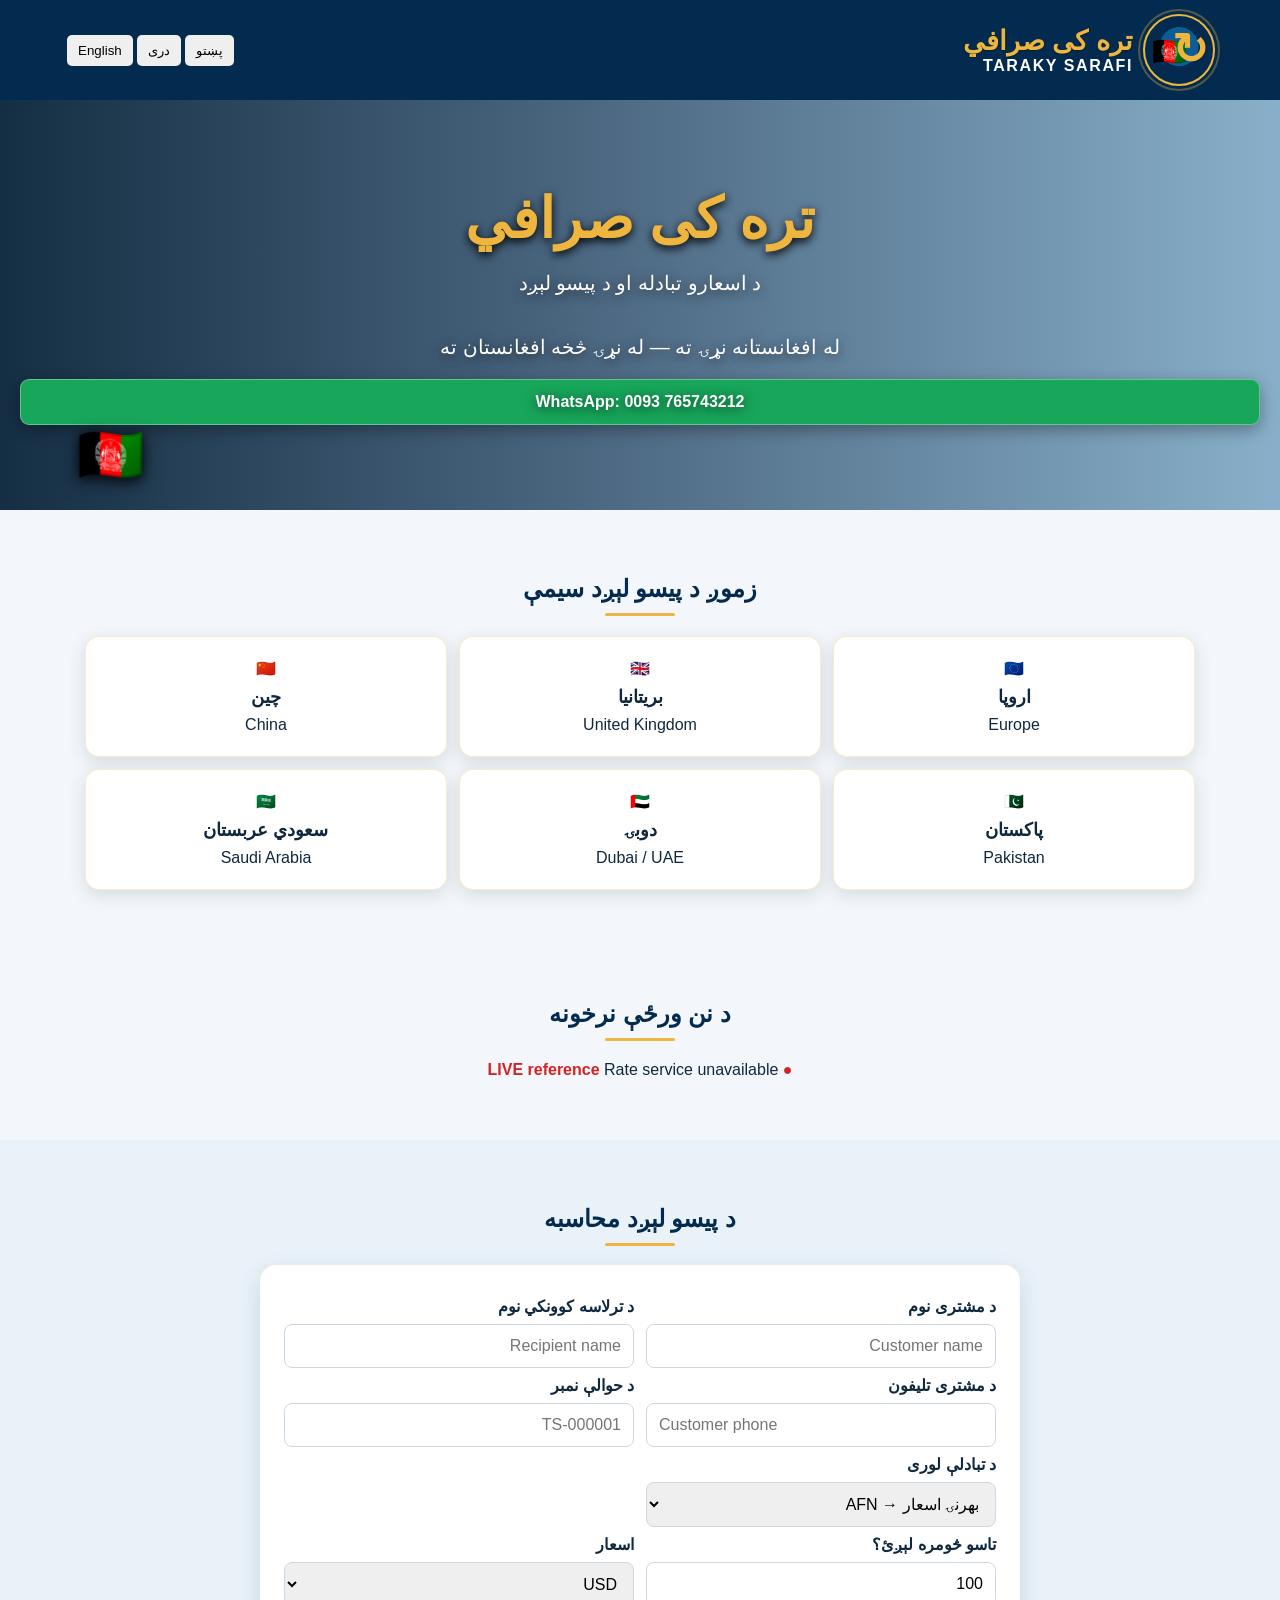
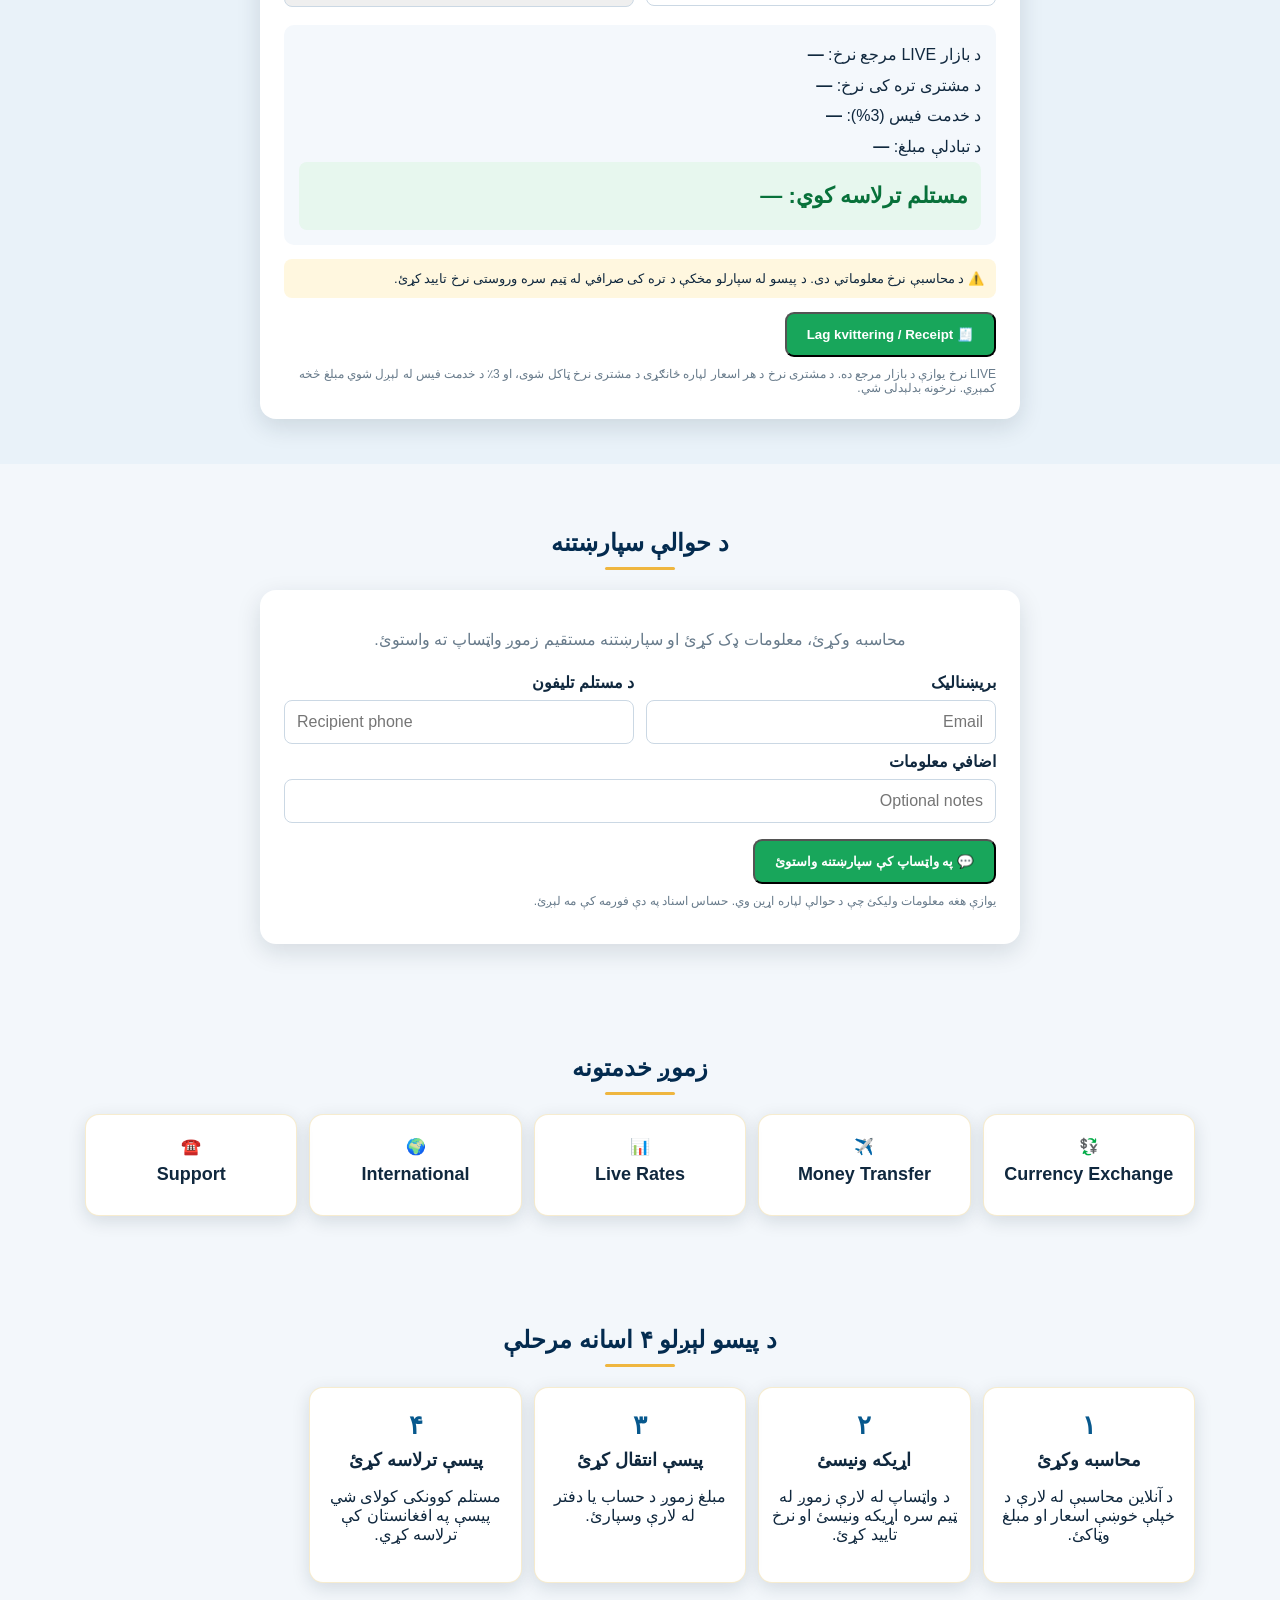
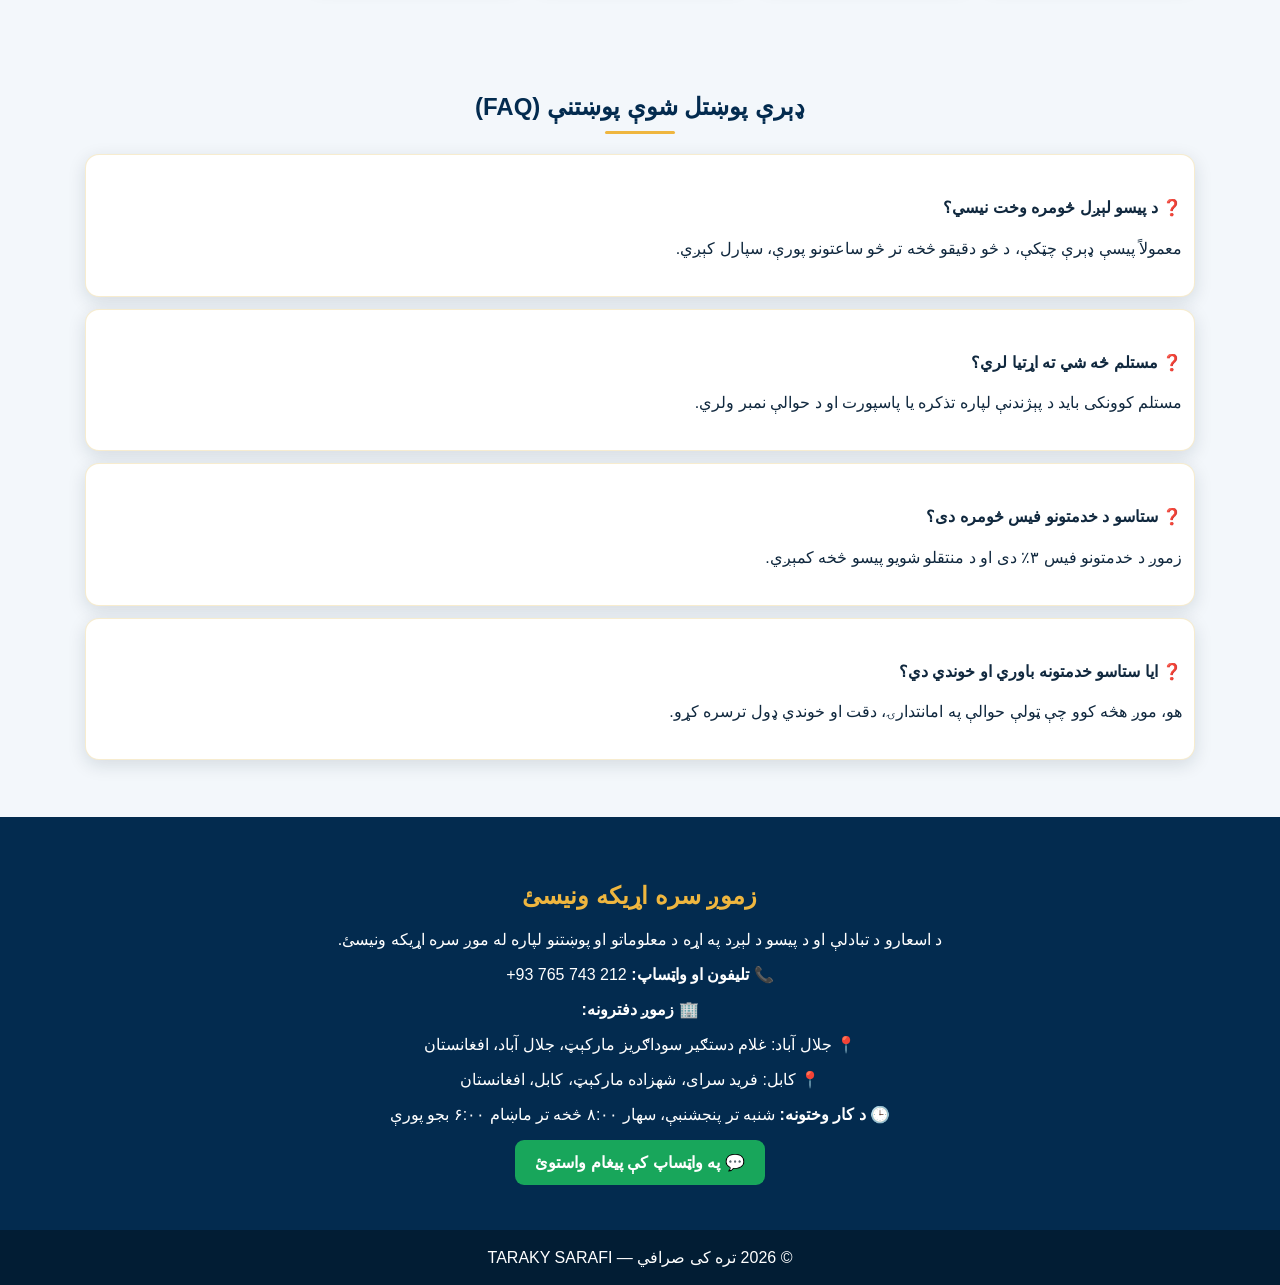
==== commit 02418865: "Integrate WhatsApp transfer request form with calculator" ====
--- a/index.html
+++ b/index.html
@@ -1 +1 @@
-<!doctype html><html lang="ps" dir="rtl"><head><meta charset="utf-8"><meta name="viewport" content="width=device-width,initial-scale=1"><title>تره کی صرافي | Taraky Sarafi</title><link rel="stylesheet" href="brand-assets.css"><style>:root{--n:#032b4f;--b:#07588d;--g:#efb63f;--gr:#18a65b;--bg:#f3f7fb}*{box-sizing:border-box}body{margin:0;font-family:Arial,sans-serif;background:var(--bg);color:#10283e}header{background:var(--n);color:#fff;padding:14px 20px}.head{max-width:1150px;margin:auto;display:flex;justify-content:space-between;align-items:center;gap:15px}.brand{display:flex;align-items:center;gap:10px}.logo{width:55px;height:55px;border:3px solid var(--g);border-radius:50%;display:grid;place-items:center;color:var(--g);font-weight:900}.brand b{color:var(--g);font-size:24px}.langs button{padding:8px 11px;border:0;border-radius:5px;margin:2px;cursor:pointer}.hero{color:#fff;text-align:center;padding:75px 20px;position:relative;background:linear-gradient(90deg,rgba(3,43,79,.90),rgba(3,43,79,.58)),url('https://upload.wikimedia.org/wikipedia/commons/thumb/4/4d/Blue_Mosque_in_Mazar-i-Sharif.jpg/1280px-Blue_Mosque_in_Mazar-i-Sharif.jpg') center/cover}.hero h1{color:var(--g);font-size:50px;margin:0}.hero p{font-size:20px}.btn{display:inline-block;background:var(--gr);color:white;padding:13px 20px;border-radius:9px;text-decoration:none;font-weight:bold}.wrap{max-width:1150px;margin:auto;padding:45px 20px}.title{text-align:center;color:var(--n)}.dest{display:grid;grid-template-columns:repeat(3,1fr);gap:12px}.services{display:grid;grid-template-columns:repeat(5,1fr);gap:12px}.card{background:#fff;padding:22px 12px;border-radius:14px;text-align:center;box-shadow:0 5px 18px #1232}.card b{display:block;font-size:18px;margin:8px}.rates{display:grid;grid-template-columns:repeat(3,1fr);gap:12px}.rate strong{font-size:25px;color:var(--b)}.rate .customer{color:#08713a}.rate small{display:block;color:#687b8b;margin-top:5px}.live{color:#d52222;font-weight:bold}.calc{background:#e9f2f9}.panel{max-width:760px;margin:auto;background:#fff;padding:24px;border-radius:16px;box-shadow:0 8px 24px #1232}.row{display:grid;grid-template-columns:1fr 1fr;gap:12px}.field label{display:block;font-weight:bold;margin:8px 0}.field input,.field select{width:100%;padding:12px;border:1px solid #cbd8e4;border-radius:8px;font-size:16px}.summary{margin-top:18px;background:#f4f8fc;border-radius:10px;padding:15px;line-height:1.9}.final{background:#e7f7ee;padding:13px;border-radius:8px;font-size:22px;font-weight:900;color:#08713a}.warn{font-size:12px;color:#687b8b;margin-top:10px}.contact{background:var(--n);color:white;text-align:center;padding:45px 20px}.contact h2{color:var(--g)}footer{background:#021d34;color:white;text-align:center;padding:18px}@media(max-width:800px){.dest,.services{grid-template-columns:1fr 1fr}.rates{grid-template-columns:1fr 1fr}.hero h1{font-size:38px}.head{flex-wrap:wrap}.row{grid-template-columns:1fr}}@media(max-width:480px){.rates,.dest,.services{grid-template-columns:1fr}}</style></head><body><header><div class="head"><div class="brand"><div class="logo">🇦🇫</div><div><b id="brand">تره کی صرافي</b><div>TARAKY SARAFI</div></div></div><div class="langs"><button onclick="lang('ps')">پښتو</button><button onclick="lang('fa')">دری</button><button onclick="lang('en')">English</button></div></div></header><section class="hero"><h1 id="hero">تره کی صرافي</h1><p id="tag">د اسعارو تبادله او د پیسو لېږد</p><p id="sub">له افغانستانه نړۍ ته — له نړۍ څخه افغانستان ته</p><a class="btn" href="https://wa.me/93765743212">WhatsApp: 0093 765743212</a></section><section class="wrap"><h2 class="title" id="destTitle">زموږ د پیسو لېږد سیمې</h2><div class="dest"><div class="card">🇪🇺<b>اروپا</b>Europe</div><div class="card">🇬🇧<b>بریتانیا</b>United Kingdom</div><div class="card">🇨🇳<b>چین</b>China</div><div class="card">🇵🇰<b>پاکستان</b>Pakistan</div><div class="card">🇦🇪<b>دوبۍ</b>Dubai / UAE</div><div class="card">🇸🇦<b>سعودي عربستان</b>Saudi Arabia</div></div></section><section class="wrap"><h2 class="title" id="ratesTitle">د نن ورځې نرخونه</h2><p style="text-align:center"><span class="live">● LIVE reference</span> <span id="updated">Loading…</span></p><div class="rates" id="rates"></div></section><section class="calc"><div class="wrap"><h2 class="title" id="calcTitle">د پیسو لېږد محاسبه</h2><div class="panel"><div class="row"><div class="field"><label id="customerLabel">د مشتری نوم</label><input id="customerName" type="text" placeholder="Customer name"></div><div class="field"><label id="recipientLabel">د ترلاسه کوونکي نوم</label><input id="recipientName" type="text" placeholder="Recipient name"></div></div><div class="row"><div class="field"><label id="customerPhoneLabel">د مشتری تلیفون</label><input id="customerPhone" type="tel" placeholder="Customer phone"></div><div class="field"><label id="transferRefLabel">د حوالې نمبر</label><input id="transferRef" type="text" placeholder="TS-000001" maxlength="9"></div></div><div class="row"><div class="field"><label id="directionLabel">د تبادلې لوری</label><select id="direction"><option value="toAFN">بهرنۍ اسعار → AFN</option><option value="fromAFN">AFN → بهرنۍ اسعار</option></select></div><div></div></div><div class="row"><div class="field"><label id="sendLabel">تاسو څومره لېږئ؟</label><input id="amount" type="number" value="100" min="0"></div><div class="field"><label id="currencyLabel">اسعار</label><select id="from"><option>USD</option><option>EUR</option><option>GBP</option><option>NOK</option><option>PKR</option><option>CNY</option><option>AED</option><option>SAR</option></select></div></div><div class="summary"><div><span id="liveLabel">د بازار LIVE مرجع نرخ:</span> <b id="liveRate">—</b></div><div><span id="tarakyLabel">د مشتری تره کی نرخ:</span> <b id="tarakyRate">—</b></div><div><span id="feeLabel">د خدمت فیس (3%):</span> <b id="fee">—</b></div><div><span id="exchangeLabel">د تبادلې مبلغ:</span> <b id="net">—</b></div><div class="final"><span id="receiveLabel">مستلم ترلاسه کوي:</span> <span id="receive">—</span></div></div><div style="margin-top:14px;padding:12px;background:#fff7df;border-radius:8px;font-size:13px" id="confirmNote">⚠️ د محاسبې نرخ معلوماتي دی. د پیسو له سپارلو مخکې د تره کی صرافي له ټیم سره وروستی نرخ تایید کړئ.</div><div style="margin-top:14px"><button class="btn" type="button" onclick="receipt()">🧾 Lag kvittering / Receipt</button></div><div class="warn" id="note">LIVE نرخ یوازې د بازار مرجع ده. د مشتری نرخ د هر اسعار لپاره ځانګړی د مشتری نرخ ټاکل شوی، او 3٪ د خدمت فیس له لېږل شوي مبلغ څخه کمېږي. نرخونه بدلېدلی شي.</div></div></div></section><section class="wrap"><h2 class="title" id="serviceTitle">زموږ خدمتونه</h2><div class="services"><div class="card">💱<b>Currency Exchange</b></div><div class="card">✈️<b>Money Transfer</b></div><div class="card">📊<b>Live Rates</b></div><div class="card">🌍<b>International</b></div><div class="card">☎️<b>Support</b></div></div></section><section class="wrap" id="howSection"><h2 class="title" id="howTitle">د پیسو لېږلو ۴ اسانه مرحلې</h2><div class="services"><div class="card"><strong style="font-size:26px;color:var(--b)">۱</strong><b id="step1Title">محاسبه وکړئ</b><p id="step1Text">د آنلاین محاسبې له لارې د خپلې خوښې اسعار او مبلغ وټاکئ.</p></div><div class="card"><strong style="font-size:26px;color:var(--b)">۲</strong><b id="step2Title">اړیکه ونیسئ</b><p id="step2Text">د واټساپ له لارې زموږ له ټیم سره اړیکه ونیسئ او نرخ تایید کړئ.</p></div><div class="card"><strong style="font-size:26px;color:var(--b)">۳</strong><b id="step3Title">پیسې انتقال کړئ</b><p id="step3Text">مبلغ زموږ د حساب یا دفتر له لارې وسپارئ.</p></div><div class="card"><strong style="font-size:26px;color:var(--b)">۴</strong><b id="step4Title">پیسې ترلاسه کړئ</b><p id="step4Text">مستلم کوونکی کولای شي پیسې په افغانستان کې ترلاسه کړي.</p></div></div></section><section class="wrap" id="faqSection"><h2 class="title" id="faqTitle">ډېرې پوښتل شوې پوښتنې (FAQ)</h2><div><div class="card" style="text-align:right;margin-bottom:12px"><h4 id="faqQ1">❓ د پیسو لېږل څومره وخت نیسي؟</h4><p id="faqA1">معمولاً پیسې ډېرې چټکې، د څو دقیقو څخه تر څو ساعتونو پورې، سپارل کېږي.</p></div><div class="card" style="text-align:right;margin-bottom:12px"><h4 id="faqQ2">❓ مستلم څه شي ته اړتیا لري؟</h4><p id="faqA2">مستلم کوونکی باید د پېژندنې لپاره تذکره یا پاسپورت او د حوالې نمبر ولري.</p></div><div class="card" style="text-align:right;margin-bottom:12px"><h4 id="faqQ3">❓ ستاسو د خدمتونو فیس څومره دی؟</h4><p id="faqA3">زموږ د خدمتونو فیس ۳٪ دی او د منتقلو شویو پیسو څخه کمېږي.</p></div><div class="card" style="text-align:right;margin-bottom:12px"><h4 id="faqQ4">❓ ایا ستاسو خدمتونه باوري او خوندي دي؟</h4><p id="faqA4">هو، موږ هڅه کوو چې ټولې حوالې په امانتدارۍ، دقت او خوندي ډول ترسره کړو.</p></div></div></section><section class="contact"><h2 id="contactTitle">زموږ سره اړیکه ونیسئ</h2><p id="contactIntro">د اسعارو د تبادلې او د پیسو د لېږد په اړه د معلوماتو او پوښتنو لپاره له موږ سره اړیکه ونیسئ.</p><p><strong id="phoneLabel">📞 تلیفون او واټساپ:</strong> <span style="direction:ltr;display:inline-block">+93 765 743 212</span></p><p><strong id="officesLabel">🏢 زموږ دفترونه:</strong></p><p id="jalalabadOffice">📍 جلال آباد: غلام دستګیر سوداګریز مارکېټ، جلال آباد، افغانستان</p><p id="kabulOffice">📍 کابل: فرید سرای، شهزاده مارکېټ، کابل، افغانستان</p><p><strong id="hoursLabel">🕒 د کار وختونه:</strong> <span id="hoursText">شنبه تر پنجشنبې، سهار ۸:۰۰ څخه تر ماښام ۶:۰۰ بجو پورې</span></p><a class="btn" id="whatsappBtn" href="https://wa.me/93765743212">💬 په واټساپ کې پیغام واستوئ</a></section><footer>© 2026 تره کی صرافي — TARAKY SARAFI<div style="display:none" id="siteVersion">2026-10-07-0615</div></footer><script>const currencies=['USD','EUR','GBP','NOK','PKR','CNY','AED','SAR'];const RATE_MARGIN=0.032;const SERVICE_FEE=0.03;let R={};async function load(){try{let q=currencies.join(',');let r=await fetch('https://api.frankfurter.dev/v2/rates?base=AFN&quotes='+q);if(!r.ok)throw 0;let d=await r.json();d.forEach(x=>R[x.quote]=1/x.rate);document.getElementById('updated').textContent='Updated: '+(d[0]?.date||'');render();calc()}catch(e){document.getElementById('updated').textContent='Rate service unavailable';}}function customerRate(c){return R[c]*(1-RATE_MARGIN)}function render(){document.getElementById('rates').innerHTML=currencies.map(c=>'<div class="card rate"><b>'+c+' → AFN</b><small>LIVE reference</small><strong>'+R[c].toFixed(4)+'</strong><small>Taraky customer rate</small><strong class="customer">'+customerRate(c).toFixed(4)+'</strong></div>').join('')}function calc(){let a=+document.getElementById('amount').value||0,c=document.getElementById('from').value,live=R[c];if(!live)return;let taraky=customerRate(c),dir=document.getElementById('direction').value,fee=a*SERVICE_FEE,net=a-fee,receive=dir==='toAFN'?net*taraky:net/taraky;document.getElementById('liveRate').textContent='1 '+c+' = '+live.toFixed(4)+' AFN';document.getElementById('tarakyRate').textContent='1 '+c+' = '+taraky.toFixed(4)+' AFN';document.getElementById('fee').textContent=fee.toFixed(2)+' '+(dir==='toAFN'?c:'AFN');document.getElementById('net').textContent=net.toFixed(2)+' '+(dir==='toAFN'?c:'AFN');document.getElementById('receive').textContent=receive.toLocaleString(undefined,{maximumFractionDigits:2})+' '+(dir==='toAFN'?'AFN':c)}function receipt(){let a=+document.getElementById('amount').value||0,c=document.getElementById('from').value,live=R[c];if(!live||a<=0)return;let taraky=customerRate(c),dir=document.getElementById('direction').value,fee=a*SERVICE_FEE,net=a-fee,receive=dir==='toAFN'?net*taraky:net/taraky,customer=(document.getElementById('customerName').value||'—'),recipient=(document.getElementById('recipientName').value||'—'),phone=(document.getElementById('customerPhone').value||'—'),manualRef=document.getElementById('transferRef').value.trim().toUpperCase();let no=/^TS-\d{6}$/.test(manualRef)?manualRef:'TS-DRAFT',dt=new Date().toLocaleString();let w=window.open('','_blank');w.document.write('<!doctype html><html><head><meta charset="utf-8"><title>Taraky Sarafi Receipt</title><style>body{font-family:Arial;max-width:650px;margin:40px auto;padding:25px;color:#10283e}.head{text-align:center;border-bottom:2px solid #efb63f;padding-bottom:15px}h1{color:#032b4f}.row{display:flex;justify-content:space-between;border-bottom:1px solid #ddd;padding:10px 0}.total{font-size:22px;font-weight:bold;color:#08713a}.note{margin-top:25px;font-size:12px;color:#687b8b}.print{margin-top:20px;padding:12px 18px;background:#18a65b;color:white;border:0;border-radius:8px}@media print{.print{display:none}}</style></head><body><div class="head"><h1>🇦🇫 TARAKY SARAFI</h1><b>تره کی صرافي</b><p>Money Transfer Receipt / د پیسو لېږد رسید</p></div><div class="row"><span>Receipt No.</span><b>'+no+'</b></div><div class="row"><span>Date</span><b>'+dt+'</b></div><div class="row" style="background:#eef6ff"><span><strong>Sender / Customer name</strong></span><b>'+customer+'</b></div><div class="row"><span>Customer phone</span><b>'+phone+'</b></div><div class="row" style="background:#eef6ff"><span><strong>Recipient name</strong></span><b>'+recipient+'</b></div><div class="row"><span>Amount sent</span><b>'+a.toFixed(2)+' '+(dir==='toAFN'?c:'AFN')+'</b></div><div class="row"><span>Taraky rate</span><b>1 '+c+' = '+taraky.toFixed(4)+' AFN</b></div><div class="row"><span>Service fee (3%)</span><b>'+fee.toFixed(2)+' '+(dir==='toAFN'?c:'AFN')+'</b></div><div class="row"><span>Amount exchanged</span><b>'+net.toFixed(2)+' '+(dir==='toAFN'?c:'AFN')+'</b></div><div class="row total"><span>Recipient receives</span><b>'+receive.toLocaleString(undefined,{maximumFractionDigits:2})+' '+(dir==='toAFN'?'AFN':c)+'</b></div><p class="note">Calculator estimate only. Final exchange rate must be confirmed by Taraky Sarafi before payment. TS-DRAFT is not a registered transaction number.</p><button class="print" onclick="window.print()">Print / Save PDF</button> <button class="print" onclick="shareWA()">Share on WhatsApp</button><script>function shareWA(){var t=document.body.innerText.replace("Print / Save PDF","").replace("Share on WhatsApp","");location.href="https://wa.me/?text="+encodeURIComponent(t)}<\/script></body></html>');w.document.close()}document.getElementById('amount').oninput=calc;document.getElementById('from').onchange=calc;document.getElementById('direction').onchange=calc;const T={ps:{dir:'rtl',brand:'تره کی صرافي',tag:'د اسعارو تبادله او د پیسو لېږد',sub:'له افغانستانه نړۍ ته — له نړۍ څخه افغانستان ته',dest:'زموږ د پیسو لېږد سیمې',rates:'د نن ورځې نرخونه',calc:'د پیسو لېږد محاسبه',send:'تاسو څومره لېږئ؟',cur:'اسعار',live:'د بازار LIVE مرجع نرخ:',taraky:'د مشتری تره کی نرخ:',fee:'د خدمت فیس (3%):',ex:'د تبادلې مبلغ:',rec:'مستلم ترلاسه کوي:',note:'LIVE نرخ یوازې د بازار مرجع ده. د مشتری نرخ د هر اسعار لپاره ځانګړی د مشتری نرخ ټاکل شوی، او 3٪ د خدمت فیس له لېږل شوي مبلغ څخه کمېږي. نرخونه بدلېدلی شي.',services:'زموږ خدمتونه',contact:'اړیکه ونیسئ',customer:'د مشتری نوم',recipient:'د ترلاسه کوونکي نوم',direction:'د تبادلې لوری',toAFN:'بهرنۍ اسعار → افغانۍ',fromAFN:'افغانۍ → بهرنۍ اسعار',faqTitle:'ډېرې پوښتل شوې پوښتنې (FAQ)',faqQ1:'❓ د پیسو لېږل څومره وخت نیسي؟',faqA1:'معمولاً پیسې ډېرې چټکې، د څو دقیقو څخه تر څو ساعتونو پورې، سپارل کېږي.',faqQ2:'❓ مستلم څه شي ته اړتیا لري؟',faqA2:'مستلم کوونکی باید د پېژندنې لپاره تذکره یا پاسپورت او د حوالې نمبر ولري.',faqQ3:'❓ ستاسو د خدمتونو فیس څومره دی؟',faqA3:'زموږ د خدمتونو فیس ۳٪ دی او د منتقلو شویو پیسو څخه کمېږي.',faqQ4:'❓ ایا ستاسو خدمتونه باوري او خوندي دي؟',faqA4:'هو، موږ هڅه کوو چې ټولې حوالې په امانتدارۍ، دقت او خوندي ډول ترسره کړو.',contactIntro:'د اسعارو د تبادلې او د پیسو د لېږد په اړه د معلوماتو او پوښتنو لپاره له موږ سره اړیکه ونیسئ.',phoneLabel:'📞 تلیفون او واټساپ:',officesLabel:'🏢 زموږ دفترونه:',jalalabadOffice:'📍 جلال آباد: غلام دستګیر سوداګریز مارکېټ، جلال آباد، افغانستان',kabulOffice:'📍 کابل: فرید سرای، شهزاده مارکېټ، کابل، افغانستان',hoursLabel:'🕒 د کار وختونه:',hoursText:'شنبه تر پنجشنبې، سهار ۸:۰۰ څخه تر ماښام ۶:۰۰ بجو پورې',whatsappBtn:'💬 په واټساپ کې پیغام واستوئ',howTitle:'د پیسو لېږلو ۴ اسانه مرحلې',step1Title:'محاسبه وکړئ',step1Text:'د آنلاین محاسبې له لارې د خپلې خوښې اسعار او مبلغ وټاکئ.',step2Title:'اړیکه ونیسئ',step2Text:'د واټساپ له لارې زموږ له ټیم سره اړیکه ونیسئ او نرخ تایید کړئ.',step3Title:'پیسې انتقال کړئ',step3Text:'مبلغ زموږ د حساب یا دفتر له لارې وسپارئ.',step4Title:'پیسې ترلاسه کړئ',step4Text:'مستلم کوونکی کولای شي پیسې په افغانستان کې ترلاسه کړي.',customerPhone:'د مشتری تلیفون',transferRef:'د حوالې نمبر',confirmNote:'⚠️ د محاسبې نرخ معلوماتي دی. د پیسو له سپارلو مخکې د تره کی صرافي له ټیم سره وروستی نرخ تایید کړئ.'},fa:{dir:'rtl',brand:'صرافی تره کی',tag:'تبادله اسعار و انتقال پول',sub:'از افغانستان به جهان — از جهان به افغانستان',dest:'مقاصد انتقال پول',rates:'نرخ‌های امروز',calc:'محاسبه انتقال پول',send:'چقدر می‌فرستید؟',cur:'ارز',live:'نرخ مرجع LIVE بازار:',taraky:'نرخ مشتری تره کی:',fee:'هزینه خدمات (3%):',ex:'مبلغ قابل تبدیل:',rec:'گیرنده دریافت می‌کند:',note:'نرخ LIVE فقط نرخ مرجع بازار است. نرخ مشتری برای هر ارز به‌صورت جداگانه بر اساس نرخ LIVE تعیین می‌شود و 3٪ هزینه خدمات از مبلغ ارسالی کسر می‌شود. نرخ‌ها قابل تغییر است.',services:'خدمات ما',contact:'تماس با ما',customer:'نام مشتری',recipient:'نام گیرنده',direction:'جهت تبدیل',toAFN:'ارز خارجی → افغانی',fromAFN:'افغانی → ارز خارجی',faqTitle:'سوالات متداول (FAQ)',faqQ1:'❓ انتقال پول چقدر زمان می‌برد؟',faqA1:'معمولاً پول بسیار سریع، از چند دقیقه تا چند ساعت، تحویل داده می‌شود.',faqQ2:'❓ گیرنده به چه چیزی نیاز دارد؟',faqA2:'گیرنده برای شناسایی باید تذکره یا پاسپورت و شماره حواله را همراه داشته باشد.',faqQ3:'❓ هزینه خدمات شما چقدر است؟',faqA3:'هزینه خدمات ما ۳٪ است و از مبلغ انتقالی کسر می‌شود.',faqQ4:'❓ آیا خدمات شما مطمئن و امن است؟',faqA4:'بله، ما تلاش می‌کنیم تمام حواله‌ها را با امانتداری، دقت و به شکل امن انجام دهیم.',contactIntro:'برای معلومات و سوالات درباره تبدیل اسعار و انتقال پول با ما تماس بگیرید.',phoneLabel:'📞 تلفن و واتساپ:',officesLabel:'🏢 دفاتر ما:',jalalabadOffice:'📍 جلال‌آباد: مارکیت تجارتی غلام دستگیر، جلال‌آباد، افغانستان',kabulOffice:'📍 کابل: سرای فرید، مارکیت شهزاده، کابل، افغانستان',hoursLabel:'🕒 ساعات کاری:',hoursText:'شنبه تا پنجشنبه، ۸:۰۰ صبح تا ۶:۰۰ شام',whatsappBtn:'💬 پیام در واتساپ',howTitle:'۴ مرحله آسان برای انتقال پول',step1Title:'محاسبه کنید',step1Text:'از طریق محاسبه‌گر آنلاین، ارز و مبلغ مورد نظر خود را انتخاب کنید.',step2Title:'تماس بگیرید',step2Text:'از طریق واتساپ با تیم ما تماس بگیرید و نرخ را تأیید کنید.',step3Title:'پول را انتقال دهید',step3Text:'مبلغ را از طریق حساب یا دفتر ما تحویل دهید.',step4Title:'پول را دریافت کنید',step4Text:'گیرنده می‌تواند پول را در افغانستان دریافت کند.',customerPhone:'تلفن مشتری',transferRef:'شماره حواله',confirmNote:'⚠️ نرخ محاسبه‌گر معلوماتی است. پیش از پرداخت، نرخ نهایی را با تیم صرافی تره کی تأیید کنید.'},en:{dir:'ltr',brand:'Taraky Sarafi',tag:'Currency Exchange & Money Transfer',sub:'From Afghanistan to the world — from the world to Afghanistan',dest:'Transfer Destinations',rates:"Today's Rates",calc:'Money Transfer Calculator',send:'How much are you sending?',cur:'Currency',live:'LIVE market reference:',taraky:'Taraky customer rate:',fee:'Service fee (3%):',ex:'Amount exchanged:',rec:'Recipient receives:',note:'LIVE is a market reference only. The customer rate is set set separately for each currency based on the LIVE reference, and a 3% service fee is deducted from the amount sent. Rates may change.',services:'Our Services',contact:'Contact Us',customer:'Customer name',recipient:'Recipient name',direction:'Exchange direction',toAFN:'Foreign currency → AFN',fromAFN:'AFN → Foreign currency',faqTitle:'Frequently Asked Questions (FAQ)',faqQ1:'❓ How long does a money transfer take?',faqA1:'Transfers are normally delivered quickly, from a few minutes to a few hours.',faqQ2:'❓ What does the recipient need?',faqA2:'The recipient should have a Tazkira or passport for identification and the transfer reference number.',faqQ3:'❓ What is your service fee?',faqA3:'Our service fee is 3% and is deducted from the transferred amount.',faqQ4:'❓ Is your service reliable and secure?',faqA4:'Yes, we aim to process every transfer carefully, securely and with integrity.',contactIntro:'Contact us for information and questions about currency exchange and money transfers.',phoneLabel:'📞 Phone & WhatsApp:',officesLabel:'🏢 Our offices:',jalalabadOffice:'📍 Jalalabad: Ghulam Dastagir Commercial Market, Jalalabad, Afghanistan',kabulOffice:'📍 Kabul: Farid Sarai, Shahzada Market, Kabul, Afghanistan',hoursLabel:'🕒 Opening hours:',hoursText:'Saturday–Thursday, 8:00 AM–6:00 PM',whatsappBtn:'💬 Message us on WhatsApp',howTitle:'4 Easy Steps to Send Money',step1Title:'Calculate',step1Text:'Use our online calculator to select your currency and amount.',step2Title:'Contact Us',step2Text:'Contact our team on WhatsApp and confirm the rate.',step3Title:'Transfer the Money',step3Text:'Provide the amount through our account or office.',step4Title:'Receive the Money',step4Text:'The recipient can receive the money in Afghanistan.',customerPhone:'Customer phone',transferRef:'Transfer reference',confirmNote:'⚠️ Calculator rates are estimates. Confirm the final rate with Taraky Sarafi before payment.'}};function lang(l){let x=T[l];document.documentElement.dir=x.dir;document.documentElement.lang=l;[['brand','brand'],['hero','brand'],['tag','tag'],['sub','sub'],['destTitle','dest'],['ratesTitle','rates'],['calcTitle','calc'],['sendLabel','send'],['currencyLabel','cur'],['liveLabel','live'],['tarakyLabel','taraky'],['feeLabel','fee'],['exchangeLabel','ex'],['receiveLabel','rec'],['note','note'],['serviceTitle','services'],['contactTitle','contact'],['customerLabel','customer'],['recipientLabel','recipient'],['directionLabel','direction'],['faqTitle','faqTitle'],['faqQ1','faqQ1'],['faqA1','faqA1'],['faqQ2','faqQ2'],['faqA2','faqA2'],['faqQ3','faqQ3'],['faqA3','faqA3'],['faqQ4','faqQ4'],['faqA4','faqA4'],['contactIntro','contactIntro'],['phoneLabel','phoneLabel'],['officesLabel','officesLabel'],['jalalabadOffice','jalalabadOffice'],['kabulOffice','kabulOffice'],['hoursLabel','hoursLabel'],['hoursText','hoursText'],['whatsappBtn','whatsappBtn'],['howTitle','howTitle'],['step1Title','step1Title'],['step1Text','step1Text'],['step2Title','step2Title'],['step2Text','step2Text'],['step3Title','step3Title'],['step3Text','step3Text'],['step4Title','step4Title'],['step4Text','step4Text'],['customerPhoneLabel','customerPhone'],['transferRefLabel','transferRef'],['confirmNote','confirmNote']].forEach(p=>document.getElementById(p[0]).textContent=x[p[1]]);let d=document.getElementById('direction');d.options[0].textContent=x.toAFN;d.options[1].textContent=x.fromAFN;document.getElementById('customerName').placeholder=x.customer;document.getElementById('recipientName').placeholder=x.recipient;calc()}load();</script></body></html>+<!doctype html><html lang="ps" dir="rtl"><head><meta charset="utf-8"><meta name="viewport" content="width=device-width,initial-scale=1"><title>تره کی صرافي | Taraky Sarafi</title><link rel="stylesheet" href="brand-assets.css"><style>:root{--n:#032b4f;--b:#07588d;--g:#efb63f;--gr:#18a65b;--bg:#f3f7fb}*{box-sizing:border-box}body{margin:0;font-family:Arial,sans-serif;background:var(--bg);color:#10283e}header{background:var(--n);color:#fff;padding:14px 20px}.head{max-width:1150px;margin:auto;display:flex;justify-content:space-between;align-items:center;gap:15px}.brand{display:flex;align-items:center;gap:10px}.logo{width:55px;height:55px;border:3px solid var(--g);border-radius:50%;display:grid;place-items:center;color:var(--g);font-weight:900}.brand b{color:var(--g);font-size:24px}.langs button{padding:8px 11px;border:0;border-radius:5px;margin:2px;cursor:pointer}.hero{color:#fff;text-align:center;padding:75px 20px;position:relative;background:linear-gradient(90deg,rgba(3,43,79,.90),rgba(3,43,79,.58)),url('https://upload.wikimedia.org/wikipedia/commons/thumb/4/4d/Blue_Mosque_in_Mazar-i-Sharif.jpg/1280px-Blue_Mosque_in_Mazar-i-Sharif.jpg') center/cover}.hero h1{color:var(--g);font-size:50px;margin:0}.hero p{font-size:20px}.btn{display:inline-block;background:var(--gr);color:white;padding:13px 20px;border-radius:9px;text-decoration:none;font-weight:bold}.wrap{max-width:1150px;margin:auto;padding:45px 20px}.title{text-align:center;color:var(--n)}.dest{display:grid;grid-template-columns:repeat(3,1fr);gap:12px}.services{display:grid;grid-template-columns:repeat(5,1fr);gap:12px}.card{background:#fff;padding:22px 12px;border-radius:14px;text-align:center;box-shadow:0 5px 18px #1232}.card b{display:block;font-size:18px;margin:8px}.rates{display:grid;grid-template-columns:repeat(3,1fr);gap:12px}.rate strong{font-size:25px;color:var(--b)}.rate .customer{color:#08713a}.rate small{display:block;color:#687b8b;margin-top:5px}.live{color:#d52222;font-weight:bold}.calc{background:#e9f2f9}.panel{max-width:760px;margin:auto;background:#fff;padding:24px;border-radius:16px;box-shadow:0 8px 24px #1232}.row{display:grid;grid-template-columns:1fr 1fr;gap:12px}.field label{display:block;font-weight:bold;margin:8px 0}.field input,.field select{width:100%;padding:12px;border:1px solid #cbd8e4;border-radius:8px;font-size:16px}.summary{margin-top:18px;background:#f4f8fc;border-radius:10px;padding:15px;line-height:1.9}.final{background:#e7f7ee;padding:13px;border-radius:8px;font-size:22px;font-weight:900;color:#08713a}.warn{font-size:12px;color:#687b8b;margin-top:10px}.contact{background:var(--n);color:white;text-align:center;padding:45px 20px}.contact h2{color:var(--g)}footer{background:#021d34;color:white;text-align:center;padding:18px}@media(max-width:800px){.dest,.services{grid-template-columns:1fr 1fr}.rates{grid-template-columns:1fr 1fr}.hero h1{font-size:38px}.head{flex-wrap:wrap}.row{grid-template-columns:1fr}}@media(max-width:480px){.rates,.dest,.services{grid-template-columns:1fr}}</style></head><body><header><div class="head"><div class="brand"><div class="logo">🇦🇫</div><div><b id="brand">تره کی صرافي</b><div>TARAKY SARAFI</div></div></div><div class="langs"><button onclick="lang('ps')">پښتو</button><button onclick="lang('fa')">دری</button><button onclick="lang('en')">English</button></div></div></header><section class="hero"><h1 id="hero">تره کی صرافي</h1><p id="tag">د اسعارو تبادله او د پیسو لېږد</p><p id="sub">له افغانستانه نړۍ ته — له نړۍ څخه افغانستان ته</p><a class="btn" href="https://wa.me/93765743212">WhatsApp: 0093 765743212</a></section><section class="wrap"><h2 class="title" id="destTitle">زموږ د پیسو لېږد سیمې</h2><div class="dest"><div class="card">🇪🇺<b>اروپا</b>Europe</div><div class="card">🇬🇧<b>بریتانیا</b>United Kingdom</div><div class="card">🇨🇳<b>چین</b>China</div><div class="card">🇵🇰<b>پاکستان</b>Pakistan</div><div class="card">🇦🇪<b>دوبۍ</b>Dubai / UAE</div><div class="card">🇸🇦<b>سعودي عربستان</b>Saudi Arabia</div></div></section><section class="wrap"><h2 class="title" id="ratesTitle">د نن ورځې نرخونه</h2><p style="text-align:center"><span class="live">● LIVE reference</span> <span id="updated">Loading…</span></p><div class="rates" id="rates"></div></section><section class="calc"><div class="wrap"><h2 class="title" id="calcTitle">د پیسو لېږد محاسبه</h2><div class="panel"><div class="row"><div class="field"><label id="customerLabel">د مشتری نوم</label><input id="customerName" type="text" placeholder="Customer name"></div><div class="field"><label id="recipientLabel">د ترلاسه کوونکي نوم</label><input id="recipientName" type="text" placeholder="Recipient name"></div></div><div class="row"><div class="field"><label id="customerPhoneLabel">د مشتری تلیفون</label><input id="customerPhone" type="tel" placeholder="Customer phone"></div><div class="field"><label id="transferRefLabel">د حوالې نمبر</label><input id="transferRef" type="text" placeholder="TS-000001" maxlength="9"></div></div><div class="row"><div class="field"><label id="directionLabel">د تبادلې لوری</label><select id="direction"><option value="toAFN">بهرنۍ اسعار → AFN</option><option value="fromAFN">AFN → بهرنۍ اسعار</option></select></div><div></div></div><div class="row"><div class="field"><label id="sendLabel">تاسو څومره لېږئ؟</label><input id="amount" type="number" value="100" min="0"></div><div class="field"><label id="currencyLabel">اسعار</label><select id="from"><option>USD</option><option>EUR</option><option>GBP</option><option>NOK</option><option>PKR</option><option>CNY</option><option>AED</option><option>SAR</option></select></div></div><div class="summary"><div><span id="liveLabel">د بازار LIVE مرجع نرخ:</span> <b id="liveRate">—</b></div><div><span id="tarakyLabel">د مشتری تره کی نرخ:</span> <b id="tarakyRate">—</b></div><div><span id="feeLabel">د خدمت فیس (3%):</span> <b id="fee">—</b></div><div><span id="exchangeLabel">د تبادلې مبلغ:</span> <b id="net">—</b></div><div class="final"><span id="receiveLabel">مستلم ترلاسه کوي:</span> <span id="receive">—</span></div></div><div style="margin-top:14px;padding:12px;background:#fff7df;border-radius:8px;font-size:13px" id="confirmNote">⚠️ د محاسبې نرخ معلوماتي دی. د پیسو له سپارلو مخکې د تره کی صرافي له ټیم سره وروستی نرخ تایید کړئ.</div><div style="margin-top:14px"><button class="btn" type="button" onclick="receipt()">🧾 Lag kvittering / Receipt</button></div><div class="warn" id="note">LIVE نرخ یوازې د بازار مرجع ده. د مشتری نرخ د هر اسعار لپاره ځانګړی د مشتری نرخ ټاکل شوی، او 3٪ د خدمت فیس له لېږل شوي مبلغ څخه کمېږي. نرخونه بدلېدلی شي.</div></div></div></section><section class="wrap" id="orderSection"><h2 class="title" id="orderTitle">د حوالې سپارښتنه</h2><div class="panel"><p id="orderIntro" style="text-align:center;color:#687b8b">محاسبه وکړئ، معلومات ډک کړئ او سپارښتنه مستقیم زموږ واټساپ ته واستوئ.</p><div class="row"><div class="field"><label id="orderEmailLabel">بریښنالیک</label><input id="orderEmail" type="email" placeholder="Email"></div><div class="field"><label id="orderRecipientPhoneLabel">د مستلم تلیفون</label><input id="orderRecipientPhone" type="tel" placeholder="Recipient phone"></div></div><div class="field"><label id="orderNotesLabel">اضافي معلومات</label><input id="orderNotes" type="text" placeholder="Optional notes"></div><div style="margin-top:16px"><button class="btn" id="orderBtn" type="button" onclick="sendOrder()">💬 په واټساپ کې سپارښتنه واستوئ</button></div><p class="warn" id="orderPrivacy">یوازې هغه معلومات ولیکئ چې د حوالې لپاره اړین وي. حساس اسناد په دې فورمه کې مه لېږئ.</p></div></section><section class="wrap"><h2 class="title" id="serviceTitle">زموږ خدمتونه</h2><div class="services"><div class="card">💱<b>Currency Exchange</b></div><div class="card">✈️<b>Money Transfer</b></div><div class="card">📊<b>Live Rates</b></div><div class="card">🌍<b>International</b></div><div class="card">☎️<b>Support</b></div></div></section><section class="wrap" id="howSection"><h2 class="title" id="howTitle">د پیسو لېږلو ۴ اسانه مرحلې</h2><div class="services"><div class="card"><strong style="font-size:26px;color:var(--b)">۱</strong><b id="step1Title">محاسبه وکړئ</b><p id="step1Text">د آنلاین محاسبې له لارې د خپلې خوښې اسعار او مبلغ وټاکئ.</p></div><div class="card"><strong style="font-size:26px;color:var(--b)">۲</strong><b id="step2Title">اړیکه ونیسئ</b><p id="step2Text">د واټساپ له لارې زموږ له ټیم سره اړیکه ونیسئ او نرخ تایید کړئ.</p></div><div class="card"><strong style="font-size:26px;color:var(--b)">۳</strong><b id="step3Title">پیسې انتقال کړئ</b><p id="step3Text">مبلغ زموږ د حساب یا دفتر له لارې وسپارئ.</p></div><div class="card"><strong style="font-size:26px;color:var(--b)">۴</strong><b id="step4Title">پیسې ترلاسه کړئ</b><p id="step4Text">مستلم کوونکی کولای شي پیسې په افغانستان کې ترلاسه کړي.</p></div></div></section><section class="wrap" id="faqSection"><h2 class="title" id="faqTitle">ډېرې پوښتل شوې پوښتنې (FAQ)</h2><div><div class="card" style="text-align:right;margin-bottom:12px"><h4 id="faqQ1">❓ د پیسو لېږل څومره وخت نیسي؟</h4><p id="faqA1">معمولاً پیسې ډېرې چټکې، د څو دقیقو څخه تر څو ساعتونو پورې، سپارل کېږي.</p></div><div class="card" style="text-align:right;margin-bottom:12px"><h4 id="faqQ2">❓ مستلم څه شي ته اړتیا لري؟</h4><p id="faqA2">مستلم کوونکی باید د پېژندنې لپاره تذکره یا پاسپورت او د حوالې نمبر ولري.</p></div><div class="card" style="text-align:right;margin-bottom:12px"><h4 id="faqQ3">❓ ستاسو د خدمتونو فیس څومره دی؟</h4><p id="faqA3">زموږ د خدمتونو فیس ۳٪ دی او د منتقلو شویو پیسو څخه کمېږي.</p></div><div class="card" style="text-align:right;margin-bottom:12px"><h4 id="faqQ4">❓ ایا ستاسو خدمتونه باوري او خوندي دي؟</h4><p id="faqA4">هو، موږ هڅه کوو چې ټولې حوالې په امانتدارۍ، دقت او خوندي ډول ترسره کړو.</p></div></div></section><section class="contact"><h2 id="contactTitle">زموږ سره اړیکه ونیسئ</h2><p id="contactIntro">د اسعارو د تبادلې او د پیسو د لېږد په اړه د معلوماتو او پوښتنو لپاره له موږ سره اړیکه ونیسئ.</p><p><strong id="phoneLabel">📞 تلیفون او واټساپ:</strong> <span style="direction:ltr;display:inline-block">+93 765 743 212</span></p><p><strong id="officesLabel">🏢 زموږ دفترونه:</strong></p><p id="jalalabadOffice">📍 جلال آباد: غلام دستګیر سوداګریز مارکېټ، جلال آباد، افغانستان</p><p id="kabulOffice">📍 کابل: فرید سرای، شهزاده مارکېټ، کابل، افغانستان</p><p><strong id="hoursLabel">🕒 د کار وختونه:</strong> <span id="hoursText">شنبه تر پنجشنبې، سهار ۸:۰۰ څخه تر ماښام ۶:۰۰ بجو پورې</span></p><a class="btn" id="whatsappBtn" href="https://wa.me/93765743212">💬 په واټساپ کې پیغام واستوئ</a></section><footer>© 2026 تره کی صرافي — TARAKY SARAFI<div style="display:none" id="siteVersion">2026-10-07-0700</div></footer><script>const currencies=['USD','EUR','GBP','NOK','PKR','CNY','AED','SAR'];const RATE_MARGIN=0.032;const SERVICE_FEE=0.03;let R={};async function load(){try{let q=currencies.join(',');let r=await fetch('https://api.frankfurter.dev/v2/rates?base=AFN&quotes='+q);if(!r.ok)throw 0;let d=await r.json();d.forEach(x=>R[x.quote]=1/x.rate);document.getElementById('updated').textContent='Updated: '+(d[0]?.date||'');render();calc()}catch(e){document.getElementById('updated').textContent='Rate service unavailable';}}function customerRate(c){return R[c]*(1-RATE_MARGIN)}function render(){document.getElementById('rates').innerHTML=currencies.map(c=>'<div class="card rate"><b>'+c+' → AFN</b><small>LIVE reference</small><strong>'+R[c].toFixed(4)+'</strong><small>Taraky customer rate</small><strong class="customer">'+customerRate(c).toFixed(4)+'</strong></div>').join('')}function calc(){let a=+document.getElementById('amount').value||0,c=document.getElementById('from').value,live=R[c];if(!live)return;let taraky=customerRate(c),dir=document.getElementById('direction').value,fee=a*SERVICE_FEE,net=a-fee,receive=dir==='toAFN'?net*taraky:net/taraky;document.getElementById('liveRate').textContent='1 '+c+' = '+live.toFixed(4)+' AFN';document.getElementById('tarakyRate').textContent='1 '+c+' = '+taraky.toFixed(4)+' AFN';document.getElementById('fee').textContent=fee.toFixed(2)+' '+(dir==='toAFN'?c:'AFN');document.getElementById('net').textContent=net.toFixed(2)+' '+(dir==='toAFN'?c:'AFN');document.getElementById('receive').textContent=receive.toLocaleString(undefined,{maximumFractionDigits:2})+' '+(dir==='toAFN'?'AFN':c)}function sendOrder(){let name=document.getElementById('customerName').value.trim(),phone=document.getElementById('customerPhone').value.trim(),recipient=document.getElementById('recipientName').value.trim(),rphone=document.getElementById('orderRecipientPhone').value.trim(),email=document.getElementById('orderEmail').value.trim(),notes=document.getElementById('orderNotes').value.trim(),a=+document.getElementById('amount').value||0,c=document.getElementById('from').value,dir=document.getElementById('direction').value,live=R[c];if(!name||!phone||!recipient||!rphone||!a||!live){alert('Please enter sender name, sender phone, recipient name, recipient phone and amount.');return}let taraky=customerRate(c),fee=a*SERVICE_FEE,net=a-fee,receive=dir==='toAFN'?net*taraky:net/taraky,msg='سلام، د تره کی صرافي د حوالې نوې سپارښتنه / New transfer request\n\n👤 Sender: '+name+'\n📞 Sender phone: '+phone+'\n📧 Email: '+(email||'—')+'\n👥 Recipient: '+recipient+'\n📱 Recipient phone: '+rphone+'\n💰 Amount: '+a.toFixed(2)+' '+(dir==='toAFN'?c:'AFN')+'\n💱 Taraky rate: 1 '+c+' = '+taraky.toFixed(4)+' AFN\n🧾 Fee (3%): '+fee.toFixed(2)+' '+(dir==='toAFN'?c:'AFN')+'\n✅ Estimated recipient amount: '+receive.toLocaleString(undefined,{maximumFractionDigits:2})+' '+(dir==='toAFN'?'AFN':c)+'\n📝 Notes: '+(notes||'—')+'\n\n⚠️ Please confirm the final rate and transfer reference (TS number).';window.open('https://wa.me/93765743212?text='+encodeURIComponent(msg),'_blank')}function receipt(){let a=+document.getElementById('amount').value||0,c=document.getElementById('from').value,live=R[c];if(!live||a<=0)return;let taraky=customerRate(c),dir=document.getElementById('direction').value,fee=a*SERVICE_FEE,net=a-fee,receive=dir==='toAFN'?net*taraky:net/taraky,customer=(document.getElementById('customerName').value||'—'),recipient=(document.getElementById('recipientName').value||'—'),phone=(document.getElementById('customerPhone').value||'—'),manualRef=document.getElementById('transferRef').value.trim().toUpperCase();let no=/^TS-\d{6}$/.test(manualRef)?manualRef:'TS-DRAFT',dt=new Date().toLocaleString();let w=window.open('','_blank');w.document.write('<!doctype html><html><head><meta charset="utf-8"><title>Taraky Sarafi Receipt</title><style>body{font-family:Arial;max-width:650px;margin:40px auto;padding:25px;color:#10283e}.head{text-align:center;border-bottom:2px solid #efb63f;padding-bottom:15px}h1{color:#032b4f}.row{display:flex;justify-content:space-between;border-bottom:1px solid #ddd;padding:10px 0}.total{font-size:22px;font-weight:bold;color:#08713a}.note{margin-top:25px;font-size:12px;color:#687b8b}.print{margin-top:20px;padding:12px 18px;background:#18a65b;color:white;border:0;border-radius:8px}@media print{.print{display:none}}</style></head><body><div class="head"><h1>🇦🇫 TARAKY SARAFI</h1><b>تره کی صرافي</b><p>Money Transfer Receipt / د پیسو لېږد رسید</p></div><div class="row"><span>Receipt No.</span><b>'+no+'</b></div><div class="row"><span>Date</span><b>'+dt+'</b></div><div class="row" style="background:#eef6ff"><span><strong>Sender / Customer name</strong></span><b>'+customer+'</b></div><div class="row"><span>Customer phone</span><b>'+phone+'</b></div><div class="row" style="background:#eef6ff"><span><strong>Recipient name</strong></span><b>'+recipient+'</b></div><div class="row"><span>Amount sent</span><b>'+a.toFixed(2)+' '+(dir==='toAFN'?c:'AFN')+'</b></div><div class="row"><span>Taraky rate</span><b>1 '+c+' = '+taraky.toFixed(4)+' AFN</b></div><div class="row"><span>Service fee (3%)</span><b>'+fee.toFixed(2)+' '+(dir==='toAFN'?c:'AFN')+'</b></div><div class="row"><span>Amount exchanged</span><b>'+net.toFixed(2)+' '+(dir==='toAFN'?c:'AFN')+'</b></div><div class="row total"><span>Recipient receives</span><b>'+receive.toLocaleString(undefined,{maximumFractionDigits:2})+' '+(dir==='toAFN'?'AFN':c)+'</b></div><p class="note">Calculator estimate only. Final exchange rate must be confirmed by Taraky Sarafi before payment. TS-DRAFT is not a registered transaction number.</p><button class="print" onclick="window.print()">Print / Save PDF</button> <button class="print" onclick="shareWA()">Share on WhatsApp</button><script>function shareWA(){var t=document.body.innerText.replace("Print / Save PDF","").replace("Share on WhatsApp","");location.href="https://wa.me/?text="+encodeURIComponent(t)}<\/script></body></html>');w.document.close()}document.getElementById('amount').oninput=calc;document.getElementById('from').onchange=calc;document.getElementById('direction').onchange=calc;const T={ps:{dir:'rtl',brand:'تره کی صرافي',tag:'د اسعارو تبادله او د پیسو لېږد',sub:'له افغانستانه نړۍ ته — له نړۍ څخه افغانستان ته',dest:'زموږ د پیسو لېږد سیمې',rates:'د نن ورځې نرخونه',calc:'د پیسو لېږد محاسبه',send:'تاسو څومره لېږئ؟',cur:'اسعار',live:'د بازار LIVE مرجع نرخ:',taraky:'د مشتری تره کی نرخ:',fee:'د خدمت فیس (3%):',ex:'د تبادلې مبلغ:',rec:'مستلم ترلاسه کوي:',note:'LIVE نرخ یوازې د بازار مرجع ده. د مشتری نرخ د هر اسعار لپاره ځانګړی د مشتری نرخ ټاکل شوی، او 3٪ د خدمت فیس له لېږل شوي مبلغ څخه کمېږي. نرخونه بدلېدلی شي.',services:'زموږ خدمتونه',contact:'اړیکه ونیسئ',customer:'د مشتری نوم',recipient:'د ترلاسه کوونکي نوم',direction:'د تبادلې لوری',toAFN:'بهرنۍ اسعار → افغانۍ',fromAFN:'افغانۍ → بهرنۍ اسعار',faqTitle:'ډېرې پوښتل شوې پوښتنې (FAQ)',faqQ1:'❓ د پیسو لېږل څومره وخت نیسي؟',faqA1:'معمولاً پیسې ډېرې چټکې، د څو دقیقو څخه تر څو ساعتونو پورې، سپارل کېږي.',faqQ2:'❓ مستلم څه شي ته اړتیا لري؟',faqA2:'مستلم کوونکی باید د پېژندنې لپاره تذکره یا پاسپورت او د حوالې نمبر ولري.',faqQ3:'❓ ستاسو د خدمتونو فیس څومره دی؟',faqA3:'زموږ د خدمتونو فیس ۳٪ دی او د منتقلو شویو پیسو څخه کمېږي.',faqQ4:'❓ ایا ستاسو خدمتونه باوري او خوندي دي؟',faqA4:'هو، موږ هڅه کوو چې ټولې حوالې په امانتدارۍ، دقت او خوندي ډول ترسره کړو.',contactIntro:'د اسعارو د تبادلې او د پیسو د لېږد په اړه د معلوماتو او پوښتنو لپاره له موږ سره اړیکه ونیسئ.',phoneLabel:'📞 تلیفون او واټساپ:',officesLabel:'🏢 زموږ دفترونه:',jalalabadOffice:'📍 جلال آباد: غلام دستګیر سوداګریز مارکېټ، جلال آباد، افغانستان',kabulOffice:'📍 کابل: فرید سرای، شهزاده مارکېټ، کابل، افغانستان',hoursLabel:'🕒 د کار وختونه:',hoursText:'شنبه تر پنجشنبې، سهار ۸:۰۰ څخه تر ماښام ۶:۰۰ بجو پورې',whatsappBtn:'💬 په واټساپ کې پیغام واستوئ',howTitle:'د پیسو لېږلو ۴ اسانه مرحلې',step1Title:'محاسبه وکړئ',step1Text:'د آنلاین محاسبې له لارې د خپلې خوښې اسعار او مبلغ وټاکئ.',step2Title:'اړیکه ونیسئ',step2Text:'د واټساپ له لارې زموږ له ټیم سره اړیکه ونیسئ او نرخ تایید کړئ.',step3Title:'پیسې انتقال کړئ',step3Text:'مبلغ زموږ د حساب یا دفتر له لارې وسپارئ.',step4Title:'پیسې ترلاسه کړئ',step4Text:'مستلم کوونکی کولای شي پیسې په افغانستان کې ترلاسه کړي.',customerPhone:'د مشتری تلیفون',transferRef:'د حوالې نمبر',confirmNote:'⚠️ د محاسبې نرخ معلوماتي دی. د پیسو له سپارلو مخکې د تره کی صرافي له ټیم سره وروستی نرخ تایید کړئ.',orderTitle:'د حوالې سپارښتنه',orderIntro:'محاسبه وکړئ، معلومات ډک کړئ او سپارښتنه مستقیم زموږ واټساپ ته واستوئ.',orderEmail:'بریښنالیک',orderRecipientPhone:'د مستلم تلیفون',orderNotes:'اضافي معلومات',orderBtn:'💬 په واټساپ کې سپارښتنه واستوئ',orderPrivacy:'یوازې هغه معلومات ولیکئ چې د حوالې لپاره اړین وي. حساس اسناد په دې فورمه کې مه لېږئ.'},fa:{dir:'rtl',brand:'صرافی تره کی',tag:'تبادله اسعار و انتقال پول',sub:'از افغانستان به جهان — از جهان به افغانستان',dest:'مقاصد انتقال پول',rates:'نرخ‌های امروز',calc:'محاسبه انتقال پول',send:'چقدر می‌فرستید؟',cur:'ارز',live:'نرخ مرجع LIVE بازار:',taraky:'نرخ مشتری تره کی:',fee:'هزینه خدمات (3%):',ex:'مبلغ قابل تبدیل:',rec:'گیرنده دریافت می‌کند:',note:'نرخ LIVE فقط نرخ مرجع بازار است. نرخ مشتری برای هر ارز به‌صورت جداگانه بر اساس نرخ LIVE تعیین می‌شود و 3٪ هزینه خدمات از مبلغ ارسالی کسر می‌شود. نرخ‌ها قابل تغییر است.',services:'خدمات ما',contact:'تماس با ما',customer:'نام مشتری',recipient:'نام گیرنده',direction:'جهت تبدیل',toAFN:'ارز خارجی → افغانی',fromAFN:'افغانی → ارز خارجی',faqTitle:'سوالات متداول (FAQ)',faqQ1:'❓ انتقال پول چقدر زمان می‌برد؟',faqA1:'معمولاً پول بسیار سریع، از چند دقیقه تا چند ساعت، تحویل داده می‌شود.',faqQ2:'❓ گیرنده به چه چیزی نیاز دارد؟',faqA2:'گیرنده برای شناسایی باید تذکره یا پاسپورت و شماره حواله را همراه داشته باشد.',faqQ3:'❓ هزینه خدمات شما چقدر است؟',faqA3:'هزینه خدمات ما ۳٪ است و از مبلغ انتقالی کسر می‌شود.',faqQ4:'❓ آیا خدمات شما مطمئن و امن است؟',faqA4:'بله، ما تلاش می‌کنیم تمام حواله‌ها را با امانتداری، دقت و به شکل امن انجام دهیم.',contactIntro:'برای معلومات و سوالات درباره تبدیل اسعار و انتقال پول با ما تماس بگیرید.',phoneLabel:'📞 تلفن و واتساپ:',officesLabel:'🏢 دفاتر ما:',jalalabadOffice:'📍 جلال‌آباد: مارکیت تجارتی غلام دستگیر، جلال‌آباد، افغانستان',kabulOffice:'📍 کابل: سرای فرید، مارکیت شهزاده، کابل، افغانستان',hoursLabel:'🕒 ساعات کاری:',hoursText:'شنبه تا پنجشنبه، ۸:۰۰ صبح تا ۶:۰۰ شام',whatsappBtn:'💬 پیام در واتساپ',howTitle:'۴ مرحله آسان برای انتقال پول',step1Title:'محاسبه کنید',step1Text:'از طریق محاسبه‌گر آنلاین، ارز و مبلغ مورد نظر خود را انتخاب کنید.',step2Title:'تماس بگیرید',step2Text:'از طریق واتساپ با تیم ما تماس بگیرید و نرخ را تأیید کنید.',step3Title:'پول را انتقال دهید',step3Text:'مبلغ را از طریق حساب یا دفتر ما تحویل دهید.',step4Title:'پول را دریافت کنید',step4Text:'گیرنده می‌تواند پول را در افغانستان دریافت کند.',customerPhone:'تلفن مشتری',transferRef:'شماره حواله',confirmNote:'⚠️ نرخ محاسبه‌گر معلوماتی است. پیش از پرداخت، نرخ نهایی را با تیم صرافی تره کی تأیید کنید.',orderTitle:'درخواست حواله',orderIntro:'محاسبه کنید، معلومات را تکمیل کنید و درخواست را مستقیم به واتساپ ما بفرستید.',orderEmail:'ایمیل',orderRecipientPhone:'تلفن گیرنده',orderNotes:'معلومات اضافی',orderBtn:'💬 ارسال درخواست در واتساپ',orderPrivacy:'فقط معلومات لازم برای حواله را وارد کنید. اسناد حساس را در این فورم ارسال نکنید.'},en:{dir:'ltr',brand:'Taraky Sarafi',tag:'Currency Exchange & Money Transfer',sub:'From Afghanistan to the world — from the world to Afghanistan',dest:'Transfer Destinations',rates:"Today's Rates",calc:'Money Transfer Calculator',send:'How much are you sending?',cur:'Currency',live:'LIVE market reference:',taraky:'Taraky customer rate:',fee:'Service fee (3%):',ex:'Amount exchanged:',rec:'Recipient receives:',note:'LIVE is a market reference only. The customer rate is set set separately for each currency based on the LIVE reference, and a 3% service fee is deducted from the amount sent. Rates may change.',services:'Our Services',contact:'Contact Us',customer:'Customer name',recipient:'Recipient name',direction:'Exchange direction',toAFN:'Foreign currency → AFN',fromAFN:'AFN → Foreign currency',faqTitle:'Frequently Asked Questions (FAQ)',faqQ1:'❓ How long does a money transfer take?',faqA1:'Transfers are normally delivered quickly, from a few minutes to a few hours.',faqQ2:'❓ What does the recipient need?',faqA2:'The recipient should have a Tazkira or passport for identification and the transfer reference number.',faqQ3:'❓ What is your service fee?',faqA3:'Our service fee is 3% and is deducted from the transferred amount.',faqQ4:'❓ Is your service reliable and secure?',faqA4:'Yes, we aim to process every transfer carefully, securely and with integrity.',contactIntro:'Contact us for information and questions about currency exchange and money transfers.',phoneLabel:'📞 Phone & WhatsApp:',officesLabel:'🏢 Our offices:',jalalabadOffice:'📍 Jalalabad: Ghulam Dastagir Commercial Market, Jalalabad, Afghanistan',kabulOffice:'📍 Kabul: Farid Sarai, Shahzada Market, Kabul, Afghanistan',hoursLabel:'🕒 Opening hours:',hoursText:'Saturday–Thursday, 8:00 AM–6:00 PM',whatsappBtn:'💬 Message us on WhatsApp',howTitle:'4 Easy Steps to Send Money',step1Title:'Calculate',step1Text:'Use our online calculator to select your currency and amount.',step2Title:'Contact Us',step2Text:'Contact our team on WhatsApp and confirm the rate.',step3Title:'Transfer the Money',step3Text:'Provide the amount through our account or office.',step4Title:'Receive the Money',step4Text:'The recipient can receive the money in Afghanistan.',customerPhone:'Customer phone',transferRef:'Transfer reference',confirmNote:'⚠️ Calculator rates are estimates. Confirm the final rate with Taraky Sarafi before payment.',orderTitle:'Transfer Request',orderIntro:'Calculate, complete the details and send your request directly to our WhatsApp.',orderEmail:'Email',orderRecipientPhone:'Recipient phone',orderNotes:'Additional information',orderBtn:'💬 Send request on WhatsApp',orderPrivacy:'Only enter information needed for the transfer. Do not send sensitive documents through this form.'}};function lang(l){let x=T[l];document.documentElement.dir=x.dir;document.documentElement.lang=l;[['brand','brand'],['hero','brand'],['tag','tag'],['sub','sub'],['destTitle','dest'],['ratesTitle','rates'],['calcTitle','calc'],['sendLabel','send'],['currencyLabel','cur'],['liveLabel','live'],['tarakyLabel','taraky'],['feeLabel','fee'],['exchangeLabel','ex'],['receiveLabel','rec'],['note','note'],['serviceTitle','services'],['contactTitle','contact'],['customerLabel','customer'],['recipientLabel','recipient'],['directionLabel','direction'],['faqTitle','faqTitle'],['faqQ1','faqQ1'],['faqA1','faqA1'],['faqQ2','faqQ2'],['faqA2','faqA2'],['faqQ3','faqQ3'],['faqA3','faqA3'],['faqQ4','faqQ4'],['faqA4','faqA4'],['contactIntro','contactIntro'],['phoneLabel','phoneLabel'],['officesLabel','officesLabel'],['jalalabadOffice','jalalabadOffice'],['kabulOffice','kabulOffice'],['hoursLabel','hoursLabel'],['hoursText','hoursText'],['whatsappBtn','whatsappBtn'],['howTitle','howTitle'],['step1Title','step1Title'],['step1Text','step1Text'],['step2Title','step2Title'],['step2Text','step2Text'],['step3Title','step3Title'],['step3Text','step3Text'],['step4Title','step4Title'],['step4Text','step4Text'],['customerPhoneLabel','customerPhone'],['transferRefLabel','transferRef'],['confirmNote','confirmNote'],['orderTitle','orderTitle'],['orderIntro','orderIntro'],['orderEmailLabel','orderEmail'],['orderRecipientPhoneLabel','orderRecipientPhone'],['orderNotesLabel','orderNotes'],['orderBtn','orderBtn'],['orderPrivacy','orderPrivacy']].forEach(p=>document.getElementById(p[0]).textContent=x[p[1]]);let d=document.getElementById('direction');d.options[0].textContent=x.toAFN;d.options[1].textContent=x.fromAFN;document.getElementById('customerName').placeholder=x.customer;document.getElementById('recipientName').placeholder=x.recipient;calc()}load();</script></body></html>
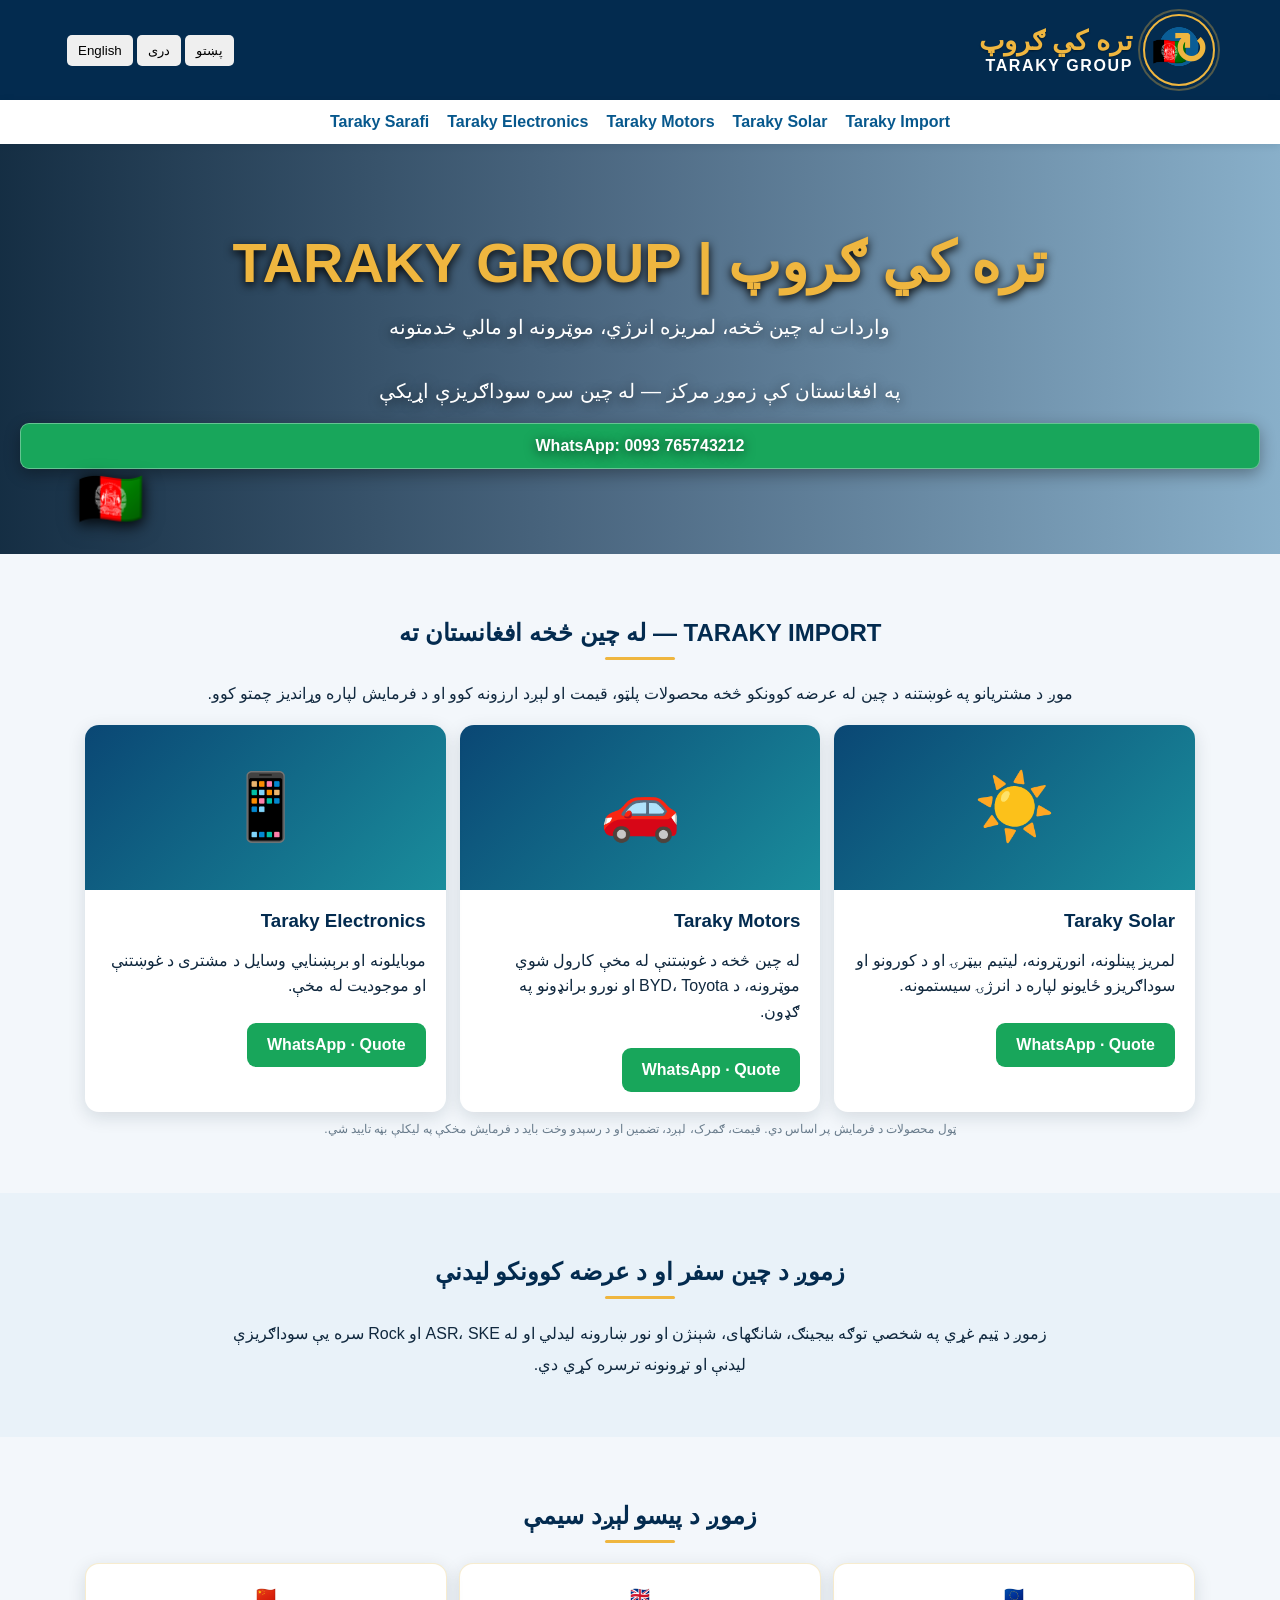
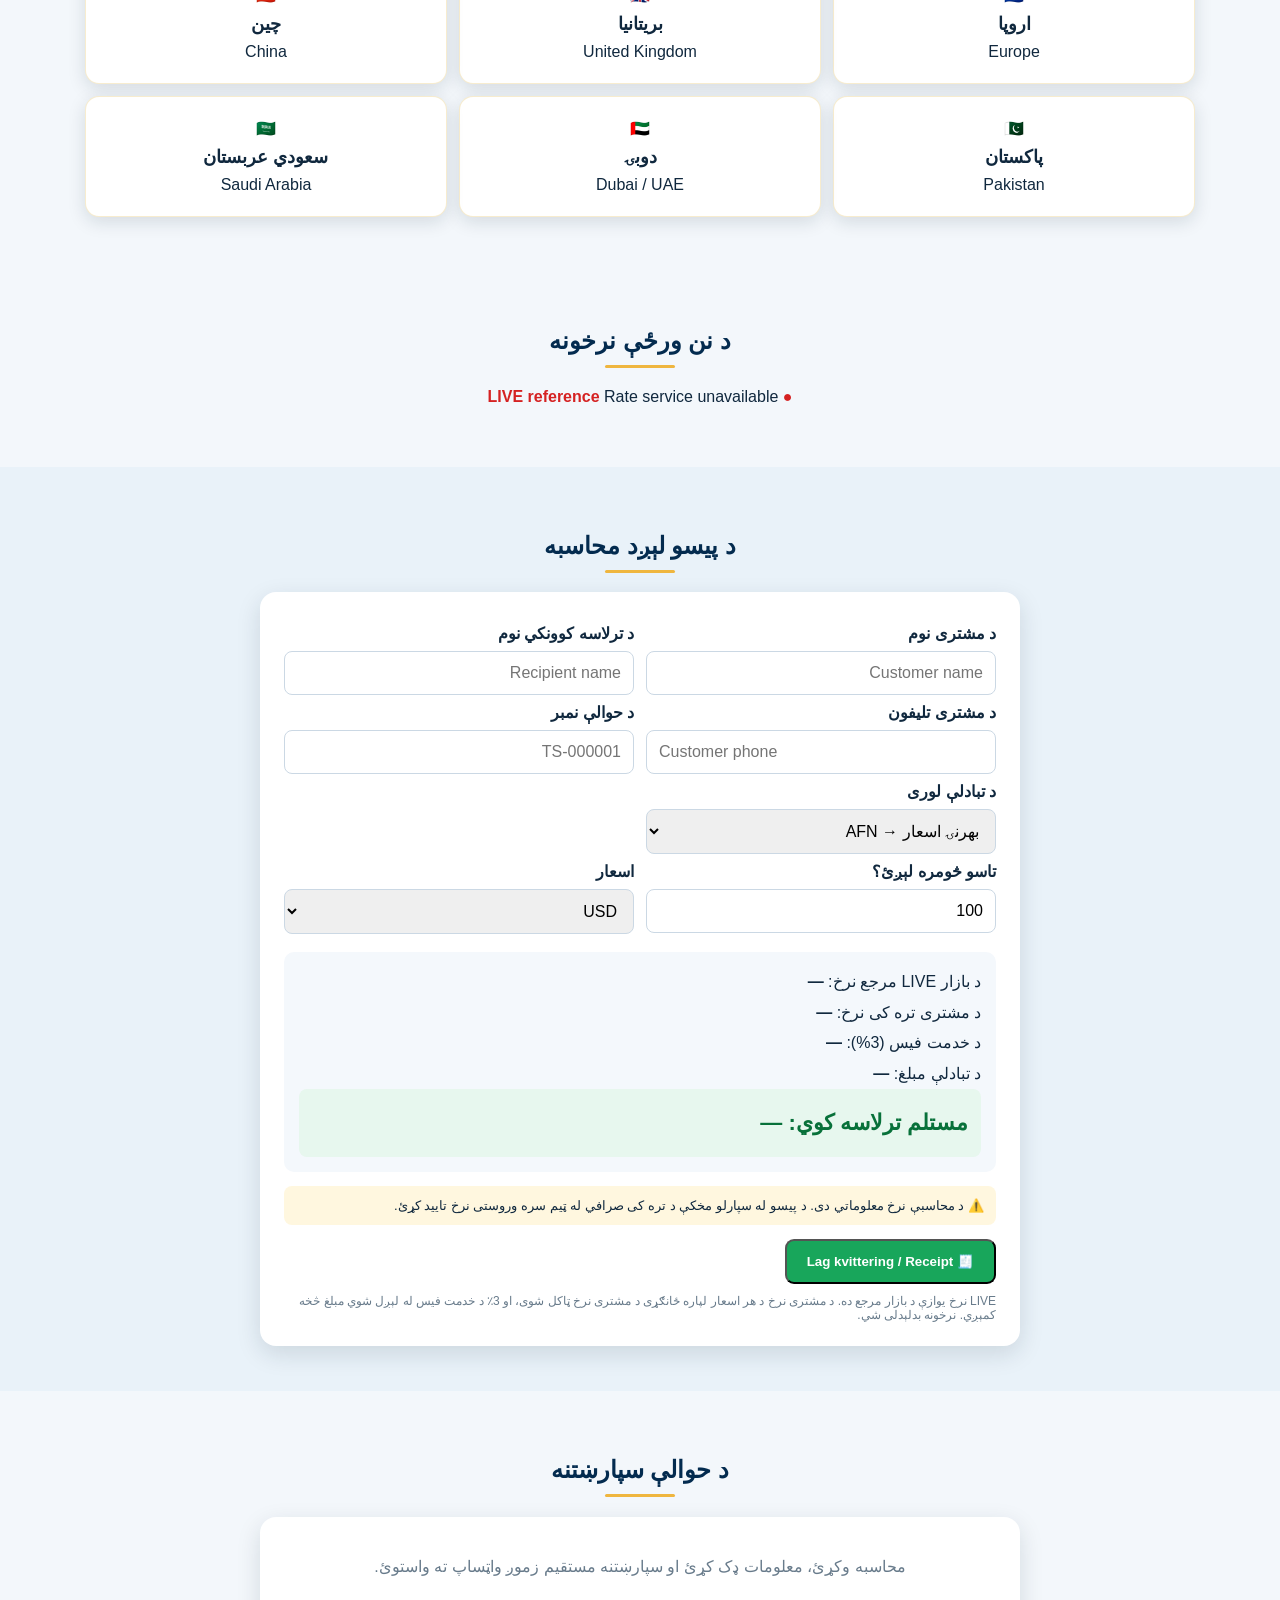
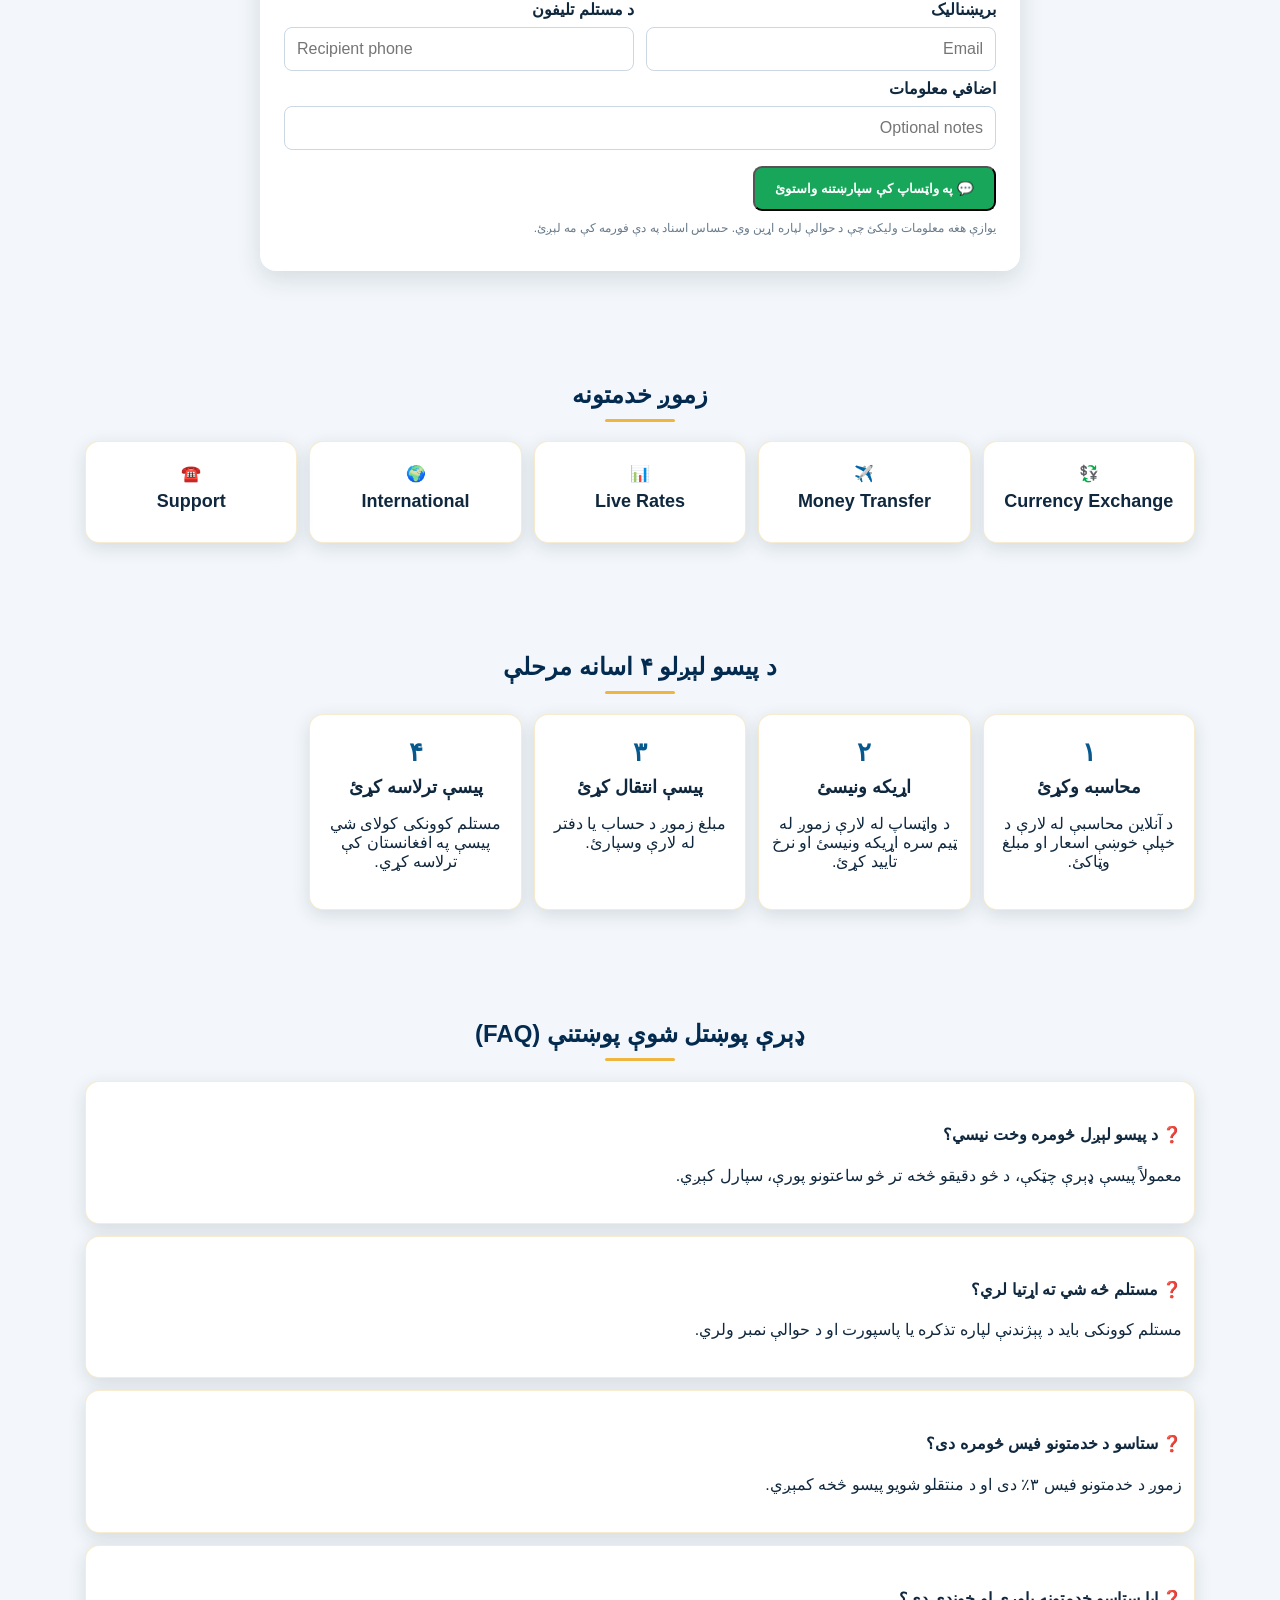
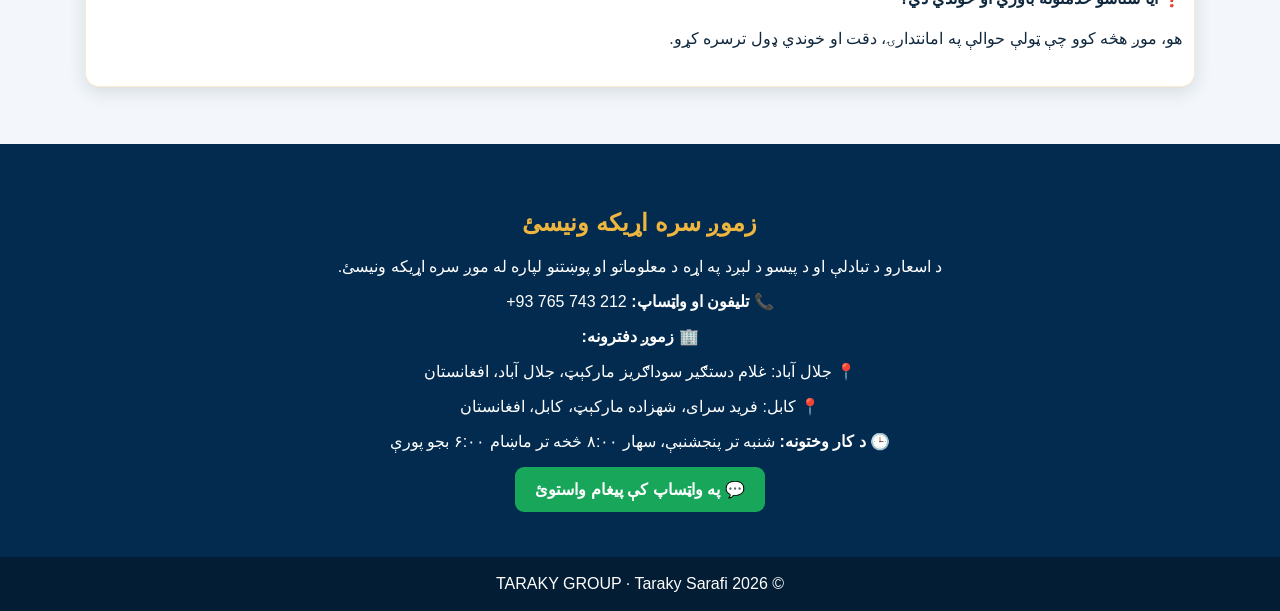
==== commit 63c0a8d2: "Launch Taraky Group sections for solar motors electronics and supplier visits; exclude medical" ====
--- a/index.html
+++ b/index.html
@@ -1 +1 @@
-<!doctype html><html lang="ps" dir="rtl"><head><meta charset="utf-8"><meta name="viewport" content="width=device-width,initial-scale=1"><title>تره کی صرافي | Taraky Sarafi</title><link rel="stylesheet" href="brand-assets.css"><style>:root{--n:#032b4f;--b:#07588d;--g:#efb63f;--gr:#18a65b;--bg:#f3f7fb}*{box-sizing:border-box}body{margin:0;font-family:Arial,sans-serif;background:var(--bg);color:#10283e}header{background:var(--n);color:#fff;padding:14px 20px}.head{max-width:1150px;margin:auto;display:flex;justify-content:space-between;align-items:center;gap:15px}.brand{display:flex;align-items:center;gap:10px}.logo{width:55px;height:55px;border:3px solid var(--g);border-radius:50%;display:grid;place-items:center;color:var(--g);font-weight:900}.brand b{color:var(--g);font-size:24px}.langs button{padding:8px 11px;border:0;border-radius:5px;margin:2px;cursor:pointer}.hero{color:#fff;text-align:center;padding:75px 20px;position:relative;background:linear-gradient(90deg,rgba(3,43,79,.90),rgba(3,43,79,.58)),url('https://upload.wikimedia.org/wikipedia/commons/thumb/4/4d/Blue_Mosque_in_Mazar-i-Sharif.jpg/1280px-Blue_Mosque_in_Mazar-i-Sharif.jpg') center/cover}.hero h1{color:var(--g);font-size:50px;margin:0}.hero p{font-size:20px}.btn{display:inline-block;background:var(--gr);color:white;padding:13px 20px;border-radius:9px;text-decoration:none;font-weight:bold}.wrap{max-width:1150px;margin:auto;padding:45px 20px}.title{text-align:center;color:var(--n)}.dest{display:grid;grid-template-columns:repeat(3,1fr);gap:12px}.services{display:grid;grid-template-columns:repeat(5,1fr);gap:12px}.card{background:#fff;padding:22px 12px;border-radius:14px;text-align:center;box-shadow:0 5px 18px #1232}.card b{display:block;font-size:18px;margin:8px}.rates{display:grid;grid-template-columns:repeat(3,1fr);gap:12px}.rate strong{font-size:25px;color:var(--b)}.rate .customer{color:#08713a}.rate small{display:block;color:#687b8b;margin-top:5px}.live{color:#d52222;font-weight:bold}.calc{background:#e9f2f9}.panel{max-width:760px;margin:auto;background:#fff;padding:24px;border-radius:16px;box-shadow:0 8px 24px #1232}.row{display:grid;grid-template-columns:1fr 1fr;gap:12px}.field label{display:block;font-weight:bold;margin:8px 0}.field input,.field select{width:100%;padding:12px;border:1px solid #cbd8e4;border-radius:8px;font-size:16px}.summary{margin-top:18px;background:#f4f8fc;border-radius:10px;padding:15px;line-height:1.9}.final{background:#e7f7ee;padding:13px;border-radius:8px;font-size:22px;font-weight:900;color:#08713a}.warn{font-size:12px;color:#687b8b;margin-top:10px}.contact{background:var(--n);color:white;text-align:center;padding:45px 20px}.contact h2{color:var(--g)}footer{background:#021d34;color:white;text-align:center;padding:18px}@media(max-width:800px){.dest,.services{grid-template-columns:1fr 1fr}.rates{grid-template-columns:1fr 1fr}.hero h1{font-size:38px}.head{flex-wrap:wrap}.row{grid-template-columns:1fr}}@media(max-width:480px){.rates,.dest,.services{grid-template-columns:1fr}}</style></head><body><header><div class="head"><div class="brand"><div class="logo">🇦🇫</div><div><b id="brand">تره کی صرافي</b><div>TARAKY SARAFI</div></div></div><div class="langs"><button onclick="lang('ps')">پښتو</button><button onclick="lang('fa')">دری</button><button onclick="lang('en')">English</button></div></div></header><section class="hero"><h1 id="hero">تره کی صرافي</h1><p id="tag">د اسعارو تبادله او د پیسو لېږد</p><p id="sub">له افغانستانه نړۍ ته — له نړۍ څخه افغانستان ته</p><a class="btn" href="https://wa.me/93765743212">WhatsApp: 0093 765743212</a></section><section class="wrap"><h2 class="title" id="destTitle">زموږ د پیسو لېږد سیمې</h2><div class="dest"><div class="card">🇪🇺<b>اروپا</b>Europe</div><div class="card">🇬🇧<b>بریتانیا</b>United Kingdom</div><div class="card">🇨🇳<b>چین</b>China</div><div class="card">🇵🇰<b>پاکستان</b>Pakistan</div><div class="card">🇦🇪<b>دوبۍ</b>Dubai / UAE</div><div class="card">🇸🇦<b>سعودي عربستان</b>Saudi Arabia</div></div></section><section class="wrap"><h2 class="title" id="ratesTitle">د نن ورځې نرخونه</h2><p style="text-align:center"><span class="live">● LIVE reference</span> <span id="updated">Loading…</span></p><div class="rates" id="rates"></div></section><section class="calc"><div class="wrap"><h2 class="title" id="calcTitle">د پیسو لېږد محاسبه</h2><div class="panel"><div class="row"><div class="field"><label id="customerLabel">د مشتری نوم</label><input id="customerName" type="text" placeholder="Customer name"></div><div class="field"><label id="recipientLabel">د ترلاسه کوونکي نوم</label><input id="recipientName" type="text" placeholder="Recipient name"></div></div><div class="row"><div class="field"><label id="customerPhoneLabel">د مشتری تلیفون</label><input id="customerPhone" type="tel" placeholder="Customer phone"></div><div class="field"><label id="transferRefLabel">د حوالې نمبر</label><input id="transferRef" type="text" placeholder="TS-000001" maxlength="9"></div></div><div class="row"><div class="field"><label id="directionLabel">د تبادلې لوری</label><select id="direction"><option value="toAFN">بهرنۍ اسعار → AFN</option><option value="fromAFN">AFN → بهرنۍ اسعار</option></select></div><div></div></div><div class="row"><div class="field"><label id="sendLabel">تاسو څومره لېږئ؟</label><input id="amount" type="number" value="100" min="0"></div><div class="field"><label id="currencyLabel">اسعار</label><select id="from"><option>USD</option><option>EUR</option><option>GBP</option><option>NOK</option><option>PKR</option><option>CNY</option><option>AED</option><option>SAR</option></select></div></div><div class="summary"><div><span id="liveLabel">د بازار LIVE مرجع نرخ:</span> <b id="liveRate">—</b></div><div><span id="tarakyLabel">د مشتری تره کی نرخ:</span> <b id="tarakyRate">—</b></div><div><span id="feeLabel">د خدمت فیس (3%):</span> <b id="fee">—</b></div><div><span id="exchangeLabel">د تبادلې مبلغ:</span> <b id="net">—</b></div><div class="final"><span id="receiveLabel">مستلم ترلاسه کوي:</span> <span id="receive">—</span></div></div><div style="margin-top:14px;padding:12px;background:#fff7df;border-radius:8px;font-size:13px" id="confirmNote">⚠️ د محاسبې نرخ معلوماتي دی. د پیسو له سپارلو مخکې د تره کی صرافي له ټیم سره وروستی نرخ تایید کړئ.</div><div style="margin-top:14px"><button class="btn" type="button" onclick="receipt()">🧾 Lag kvittering / Receipt</button></div><div class="warn" id="note">LIVE نرخ یوازې د بازار مرجع ده. د مشتری نرخ د هر اسعار لپاره ځانګړی د مشتری نرخ ټاکل شوی، او 3٪ د خدمت فیس له لېږل شوي مبلغ څخه کمېږي. نرخونه بدلېدلی شي.</div></div></div></section><section class="wrap" id="orderSection"><h2 class="title" id="orderTitle">د حوالې سپارښتنه</h2><div class="panel"><p id="orderIntro" style="text-align:center;color:#687b8b">محاسبه وکړئ، معلومات ډک کړئ او سپارښتنه مستقیم زموږ واټساپ ته واستوئ.</p><div class="row"><div class="field"><label id="orderEmailLabel">بریښنالیک</label><input id="orderEmail" type="email" placeholder="Email"></div><div class="field"><label id="orderRecipientPhoneLabel">د مستلم تلیفون</label><input id="orderRecipientPhone" type="tel" placeholder="Recipient phone"></div></div><div class="field"><label id="orderNotesLabel">اضافي معلومات</label><input id="orderNotes" type="text" placeholder="Optional notes"></div><div style="margin-top:16px"><button class="btn" id="orderBtn" type="button" onclick="sendOrder()">💬 په واټساپ کې سپارښتنه واستوئ</button></div><p class="warn" id="orderPrivacy">یوازې هغه معلومات ولیکئ چې د حوالې لپاره اړین وي. حساس اسناد په دې فورمه کې مه لېږئ.</p></div></section><section class="wrap"><h2 class="title" id="serviceTitle">زموږ خدمتونه</h2><div class="services"><div class="card">💱<b>Currency Exchange</b></div><div class="card">✈️<b>Money Transfer</b></div><div class="card">📊<b>Live Rates</b></div><div class="card">🌍<b>International</b></div><div class="card">☎️<b>Support</b></div></div></section><section class="wrap" id="howSection"><h2 class="title" id="howTitle">د پیسو لېږلو ۴ اسانه مرحلې</h2><div class="services"><div class="card"><strong style="font-size:26px;color:var(--b)">۱</strong><b id="step1Title">محاسبه وکړئ</b><p id="step1Text">د آنلاین محاسبې له لارې د خپلې خوښې اسعار او مبلغ وټاکئ.</p></div><div class="card"><strong style="font-size:26px;color:var(--b)">۲</strong><b id="step2Title">اړیکه ونیسئ</b><p id="step2Text">د واټساپ له لارې زموږ له ټیم سره اړیکه ونیسئ او نرخ تایید کړئ.</p></div><div class="card"><strong style="font-size:26px;color:var(--b)">۳</strong><b id="step3Title">پیسې انتقال کړئ</b><p id="step3Text">مبلغ زموږ د حساب یا دفتر له لارې وسپارئ.</p></div><div class="card"><strong style="font-size:26px;color:var(--b)">۴</strong><b id="step4Title">پیسې ترلاسه کړئ</b><p id="step4Text">مستلم کوونکی کولای شي پیسې په افغانستان کې ترلاسه کړي.</p></div></div></section><section class="wrap" id="faqSection"><h2 class="title" id="faqTitle">ډېرې پوښتل شوې پوښتنې (FAQ)</h2><div><div class="card" style="text-align:right;margin-bottom:12px"><h4 id="faqQ1">❓ د پیسو لېږل څومره وخت نیسي؟</h4><p id="faqA1">معمولاً پیسې ډېرې چټکې، د څو دقیقو څخه تر څو ساعتونو پورې، سپارل کېږي.</p></div><div class="card" style="text-align:right;margin-bottom:12px"><h4 id="faqQ2">❓ مستلم څه شي ته اړتیا لري؟</h4><p id="faqA2">مستلم کوونکی باید د پېژندنې لپاره تذکره یا پاسپورت او د حوالې نمبر ولري.</p></div><div class="card" style="text-align:right;margin-bottom:12px"><h4 id="faqQ3">❓ ستاسو د خدمتونو فیس څومره دی؟</h4><p id="faqA3">زموږ د خدمتونو فیس ۳٪ دی او د منتقلو شویو پیسو څخه کمېږي.</p></div><div class="card" style="text-align:right;margin-bottom:12px"><h4 id="faqQ4">❓ ایا ستاسو خدمتونه باوري او خوندي دي؟</h4><p id="faqA4">هو، موږ هڅه کوو چې ټولې حوالې په امانتدارۍ، دقت او خوندي ډول ترسره کړو.</p></div></div></section><section class="contact"><h2 id="contactTitle">زموږ سره اړیکه ونیسئ</h2><p id="contactIntro">د اسعارو د تبادلې او د پیسو د لېږد په اړه د معلوماتو او پوښتنو لپاره له موږ سره اړیکه ونیسئ.</p><p><strong id="phoneLabel">📞 تلیفون او واټساپ:</strong> <span style="direction:ltr;display:inline-block">+93 765 743 212</span></p><p><strong id="officesLabel">🏢 زموږ دفترونه:</strong></p><p id="jalalabadOffice">📍 جلال آباد: غلام دستګیر سوداګریز مارکېټ، جلال آباد، افغانستان</p><p id="kabulOffice">📍 کابل: فرید سرای، شهزاده مارکېټ، کابل، افغانستان</p><p><strong id="hoursLabel">🕒 د کار وختونه:</strong> <span id="hoursText">شنبه تر پنجشنبې، سهار ۸:۰۰ څخه تر ماښام ۶:۰۰ بجو پورې</span></p><a class="btn" id="whatsappBtn" href="https://wa.me/93765743212">💬 په واټساپ کې پیغام واستوئ</a></section><footer>© 2026 تره کی صرافي — TARAKY SARAFI<div style="display:none" id="siteVersion">2026-10-07-0700</div></footer><script>const currencies=['USD','EUR','GBP','NOK','PKR','CNY','AED','SAR'];const RATE_MARGIN=0.032;const SERVICE_FEE=0.03;let R={};async function load(){try{let q=currencies.join(',');let r=await fetch('https://api.frankfurter.dev/v2/rates?base=AFN&quotes='+q);if(!r.ok)throw 0;let d=await r.json();d.forEach(x=>R[x.quote]=1/x.rate);document.getElementById('updated').textContent='Updated: '+(d[0]?.date||'');render();calc()}catch(e){document.getElementById('updated').textContent='Rate service unavailable';}}function customerRate(c){return R[c]*(1-RATE_MARGIN)}function render(){document.getElementById('rates').innerHTML=currencies.map(c=>'<div class="card rate"><b>'+c+' → AFN</b><small>LIVE reference</small><strong>'+R[c].toFixed(4)+'</strong><small>Taraky customer rate</small><strong class="customer">'+customerRate(c).toFixed(4)+'</strong></div>').join('')}function calc(){let a=+document.getElementById('amount').value||0,c=document.getElementById('from').value,live=R[c];if(!live)return;let taraky=customerRate(c),dir=document.getElementById('direction').value,fee=a*SERVICE_FEE,net=a-fee,receive=dir==='toAFN'?net*taraky:net/taraky;document.getElementById('liveRate').textContent='1 '+c+' = '+live.toFixed(4)+' AFN';document.getElementById('tarakyRate').textContent='1 '+c+' = '+taraky.toFixed(4)+' AFN';document.getElementById('fee').textContent=fee.toFixed(2)+' '+(dir==='toAFN'?c:'AFN');document.getElementById('net').textContent=net.toFixed(2)+' '+(dir==='toAFN'?c:'AFN');document.getElementById('receive').textContent=receive.toLocaleString(undefined,{maximumFractionDigits:2})+' '+(dir==='toAFN'?'AFN':c)}function sendOrder(){let name=document.getElementById('customerName').value.trim(),phone=document.getElementById('customerPhone').value.trim(),recipient=document.getElementById('recipientName').value.trim(),rphone=document.getElementById('orderRecipientPhone').value.trim(),email=document.getElementById('orderEmail').value.trim(),notes=document.getElementById('orderNotes').value.trim(),a=+document.getElementById('amount').value||0,c=document.getElementById('from').value,dir=document.getElementById('direction').value,live=R[c];if(!name||!phone||!recipient||!rphone||!a||!live){alert('Please enter sender name, sender phone, recipient name, recipient phone and amount.');return}let taraky=customerRate(c),fee=a*SERVICE_FEE,net=a-fee,receive=dir==='toAFN'?net*taraky:net/taraky,msg='سلام، د تره کی صرافي د حوالې نوې سپارښتنه / New transfer request\n\n👤 Sender: '+name+'\n📞 Sender phone: '+phone+'\n📧 Email: '+(email||'—')+'\n👥 Recipient: '+recipient+'\n📱 Recipient phone: '+rphone+'\n💰 Amount: '+a.toFixed(2)+' '+(dir==='toAFN'?c:'AFN')+'\n💱 Taraky rate: 1 '+c+' = '+taraky.toFixed(4)+' AFN\n🧾 Fee (3%): '+fee.toFixed(2)+' '+(dir==='toAFN'?c:'AFN')+'\n✅ Estimated recipient amount: '+receive.toLocaleString(undefined,{maximumFractionDigits:2})+' '+(dir==='toAFN'?'AFN':c)+'\n📝 Notes: '+(notes||'—')+'\n\n⚠️ Please confirm the final rate and transfer reference (TS number).';window.open('https://wa.me/93765743212?text='+encodeURIComponent(msg),'_blank')}function receipt(){let a=+document.getElementById('amount').value||0,c=document.getElementById('from').value,live=R[c];if(!live||a<=0)return;let taraky=customerRate(c),dir=document.getElementById('direction').value,fee=a*SERVICE_FEE,net=a-fee,receive=dir==='toAFN'?net*taraky:net/taraky,customer=(document.getElementById('customerName').value||'—'),recipient=(document.getElementById('recipientName').value||'—'),phone=(document.getElementById('customerPhone').value||'—'),manualRef=document.getElementById('transferRef').value.trim().toUpperCase();let no=/^TS-\d{6}$/.test(manualRef)?manualRef:'TS-DRAFT',dt=new Date().toLocaleString();let w=window.open('','_blank');w.document.write('<!doctype html><html><head><meta charset="utf-8"><title>Taraky Sarafi Receipt</title><style>body{font-family:Arial;max-width:650px;margin:40px auto;padding:25px;color:#10283e}.head{text-align:center;border-bottom:2px solid #efb63f;padding-bottom:15px}h1{color:#032b4f}.row{display:flex;justify-content:space-between;border-bottom:1px solid #ddd;padding:10px 0}.total{font-size:22px;font-weight:bold;color:#08713a}.note{margin-top:25px;font-size:12px;color:#687b8b}.print{margin-top:20px;padding:12px 18px;background:#18a65b;color:white;border:0;border-radius:8px}@media print{.print{display:none}}</style></head><body><div class="head"><h1>🇦🇫 TARAKY SARAFI</h1><b>تره کی صرافي</b><p>Money Transfer Receipt / د پیسو لېږد رسید</p></div><div class="row"><span>Receipt No.</span><b>'+no+'</b></div><div class="row"><span>Date</span><b>'+dt+'</b></div><div class="row" style="background:#eef6ff"><span><strong>Sender / Customer name</strong></span><b>'+customer+'</b></div><div class="row"><span>Customer phone</span><b>'+phone+'</b></div><div class="row" style="background:#eef6ff"><span><strong>Recipient name</strong></span><b>'+recipient+'</b></div><div class="row"><span>Amount sent</span><b>'+a.toFixed(2)+' '+(dir==='toAFN'?c:'AFN')+'</b></div><div class="row"><span>Taraky rate</span><b>1 '+c+' = '+taraky.toFixed(4)+' AFN</b></div><div class="row"><span>Service fee (3%)</span><b>'+fee.toFixed(2)+' '+(dir==='toAFN'?c:'AFN')+'</b></div><div class="row"><span>Amount exchanged</span><b>'+net.toFixed(2)+' '+(dir==='toAFN'?c:'AFN')+'</b></div><div class="row total"><span>Recipient receives</span><b>'+receive.toLocaleString(undefined,{maximumFractionDigits:2})+' '+(dir==='toAFN'?'AFN':c)+'</b></div><p class="note">Calculator estimate only. Final exchange rate must be confirmed by Taraky Sarafi before payment. TS-DRAFT is not a registered transaction number.</p><button class="print" onclick="window.print()">Print / Save PDF</button> <button class="print" onclick="shareWA()">Share on WhatsApp</button><script>function shareWA(){var t=document.body.innerText.replace("Print / Save PDF","").replace("Share on WhatsApp","");location.href="https://wa.me/?text="+encodeURIComponent(t)}<\/script></body></html>');w.document.close()}document.getElementById('amount').oninput=calc;document.getElementById('from').onchange=calc;document.getElementById('direction').onchange=calc;const T={ps:{dir:'rtl',brand:'تره کی صرافي',tag:'د اسعارو تبادله او د پیسو لېږد',sub:'له افغانستانه نړۍ ته — له نړۍ څخه افغانستان ته',dest:'زموږ د پیسو لېږد سیمې',rates:'د نن ورځې نرخونه',calc:'د پیسو لېږد محاسبه',send:'تاسو څومره لېږئ؟',cur:'اسعار',live:'د بازار LIVE مرجع نرخ:',taraky:'د مشتری تره کی نرخ:',fee:'د خدمت فیس (3%):',ex:'د تبادلې مبلغ:',rec:'مستلم ترلاسه کوي:',note:'LIVE نرخ یوازې د بازار مرجع ده. د مشتری نرخ د هر اسعار لپاره ځانګړی د مشتری نرخ ټاکل شوی، او 3٪ د خدمت فیس له لېږل شوي مبلغ څخه کمېږي. نرخونه بدلېدلی شي.',services:'زموږ خدمتونه',contact:'اړیکه ونیسئ',customer:'د مشتری نوم',recipient:'د ترلاسه کوونکي نوم',direction:'د تبادلې لوری',toAFN:'بهرنۍ اسعار → افغانۍ',fromAFN:'افغانۍ → بهرنۍ اسعار',faqTitle:'ډېرې پوښتل شوې پوښتنې (FAQ)',faqQ1:'❓ د پیسو لېږل څومره وخت نیسي؟',faqA1:'معمولاً پیسې ډېرې چټکې، د څو دقیقو څخه تر څو ساعتونو پورې، سپارل کېږي.',faqQ2:'❓ مستلم څه شي ته اړتیا لري؟',faqA2:'مستلم کوونکی باید د پېژندنې لپاره تذکره یا پاسپورت او د حوالې نمبر ولري.',faqQ3:'❓ ستاسو د خدمتونو فیس څومره دی؟',faqA3:'زموږ د خدمتونو فیس ۳٪ دی او د منتقلو شویو پیسو څخه کمېږي.',faqQ4:'❓ ایا ستاسو خدمتونه باوري او خوندي دي؟',faqA4:'هو، موږ هڅه کوو چې ټولې حوالې په امانتدارۍ، دقت او خوندي ډول ترسره کړو.',contactIntro:'د اسعارو د تبادلې او د پیسو د لېږد په اړه د معلوماتو او پوښتنو لپاره له موږ سره اړیکه ونیسئ.',phoneLabel:'📞 تلیفون او واټساپ:',officesLabel:'🏢 زموږ دفترونه:',jalalabadOffice:'📍 جلال آباد: غلام دستګیر سوداګریز مارکېټ، جلال آباد، افغانستان',kabulOffice:'📍 کابل: فرید سرای، شهزاده مارکېټ، کابل، افغانستان',hoursLabel:'🕒 د کار وختونه:',hoursText:'شنبه تر پنجشنبې، سهار ۸:۰۰ څخه تر ماښام ۶:۰۰ بجو پورې',whatsappBtn:'💬 په واټساپ کې پیغام واستوئ',howTitle:'د پیسو لېږلو ۴ اسانه مرحلې',step1Title:'محاسبه وکړئ',step1Text:'د آنلاین محاسبې له لارې د خپلې خوښې اسعار او مبلغ وټاکئ.',step2Title:'اړیکه ونیسئ',step2Text:'د واټساپ له لارې زموږ له ټیم سره اړیکه ونیسئ او نرخ تایید کړئ.',step3Title:'پیسې انتقال کړئ',step3Text:'مبلغ زموږ د حساب یا دفتر له لارې وسپارئ.',step4Title:'پیسې ترلاسه کړئ',step4Text:'مستلم کوونکی کولای شي پیسې په افغانستان کې ترلاسه کړي.',customerPhone:'د مشتری تلیفون',transferRef:'د حوالې نمبر',confirmNote:'⚠️ د محاسبې نرخ معلوماتي دی. د پیسو له سپارلو مخکې د تره کی صرافي له ټیم سره وروستی نرخ تایید کړئ.',orderTitle:'د حوالې سپارښتنه',orderIntro:'محاسبه وکړئ، معلومات ډک کړئ او سپارښتنه مستقیم زموږ واټساپ ته واستوئ.',orderEmail:'بریښنالیک',orderRecipientPhone:'د مستلم تلیفون',orderNotes:'اضافي معلومات',orderBtn:'💬 په واټساپ کې سپارښتنه واستوئ',orderPrivacy:'یوازې هغه معلومات ولیکئ چې د حوالې لپاره اړین وي. حساس اسناد په دې فورمه کې مه لېږئ.'},fa:{dir:'rtl',brand:'صرافی تره کی',tag:'تبادله اسعار و انتقال پول',sub:'از افغانستان به جهان — از جهان به افغانستان',dest:'مقاصد انتقال پول',rates:'نرخ‌های امروز',calc:'محاسبه انتقال پول',send:'چقدر می‌فرستید؟',cur:'ارز',live:'نرخ مرجع LIVE بازار:',taraky:'نرخ مشتری تره کی:',fee:'هزینه خدمات (3%):',ex:'مبلغ قابل تبدیل:',rec:'گیرنده دریافت می‌کند:',note:'نرخ LIVE فقط نرخ مرجع بازار است. نرخ مشتری برای هر ارز به‌صورت جداگانه بر اساس نرخ LIVE تعیین می‌شود و 3٪ هزینه خدمات از مبلغ ارسالی کسر می‌شود. نرخ‌ها قابل تغییر است.',services:'خدمات ما',contact:'تماس با ما',customer:'نام مشتری',recipient:'نام گیرنده',direction:'جهت تبدیل',toAFN:'ارز خارجی → افغانی',fromAFN:'افغانی → ارز خارجی',faqTitle:'سوالات متداول (FAQ)',faqQ1:'❓ انتقال پول چقدر زمان می‌برد؟',faqA1:'معمولاً پول بسیار سریع، از چند دقیقه تا چند ساعت، تحویل داده می‌شود.',faqQ2:'❓ گیرنده به چه چیزی نیاز دارد؟',faqA2:'گیرنده برای شناسایی باید تذکره یا پاسپورت و شماره حواله را همراه داشته باشد.',faqQ3:'❓ هزینه خدمات شما چقدر است؟',faqA3:'هزینه خدمات ما ۳٪ است و از مبلغ انتقالی کسر می‌شود.',faqQ4:'❓ آیا خدمات شما مطمئن و امن است؟',faqA4:'بله، ما تلاش می‌کنیم تمام حواله‌ها را با امانتداری، دقت و به شکل امن انجام دهیم.',contactIntro:'برای معلومات و سوالات درباره تبدیل اسعار و انتقال پول با ما تماس بگیرید.',phoneLabel:'📞 تلفن و واتساپ:',officesLabel:'🏢 دفاتر ما:',jalalabadOffice:'📍 جلال‌آباد: مارکیت تجارتی غلام دستگیر، جلال‌آباد، افغانستان',kabulOffice:'📍 کابل: سرای فرید، مارکیت شهزاده، کابل، افغانستان',hoursLabel:'🕒 ساعات کاری:',hoursText:'شنبه تا پنجشنبه، ۸:۰۰ صبح تا ۶:۰۰ شام',whatsappBtn:'💬 پیام در واتساپ',howTitle:'۴ مرحله آسان برای انتقال پول',step1Title:'محاسبه کنید',step1Text:'از طریق محاسبه‌گر آنلاین، ارز و مبلغ مورد نظر خود را انتخاب کنید.',step2Title:'تماس بگیرید',step2Text:'از طریق واتساپ با تیم ما تماس بگیرید و نرخ را تأیید کنید.',step3Title:'پول را انتقال دهید',step3Text:'مبلغ را از طریق حساب یا دفتر ما تحویل دهید.',step4Title:'پول را دریافت کنید',step4Text:'گیرنده می‌تواند پول را در افغانستان دریافت کند.',customerPhone:'تلفن مشتری',transferRef:'شماره حواله',confirmNote:'⚠️ نرخ محاسبه‌گر معلوماتی است. پیش از پرداخت، نرخ نهایی را با تیم صرافی تره کی تأیید کنید.',orderTitle:'درخواست حواله',orderIntro:'محاسبه کنید، معلومات را تکمیل کنید و درخواست را مستقیم به واتساپ ما بفرستید.',orderEmail:'ایمیل',orderRecipientPhone:'تلفن گیرنده',orderNotes:'معلومات اضافی',orderBtn:'💬 ارسال درخواست در واتساپ',orderPrivacy:'فقط معلومات لازم برای حواله را وارد کنید. اسناد حساس را در این فورم ارسال نکنید.'},en:{dir:'ltr',brand:'Taraky Sarafi',tag:'Currency Exchange & Money Transfer',sub:'From Afghanistan to the world — from the world to Afghanistan',dest:'Transfer Destinations',rates:"Today's Rates",calc:'Money Transfer Calculator',send:'How much are you sending?',cur:'Currency',live:'LIVE market reference:',taraky:'Taraky customer rate:',fee:'Service fee (3%):',ex:'Amount exchanged:',rec:'Recipient receives:',note:'LIVE is a market reference only. The customer rate is set set separately for each currency based on the LIVE reference, and a 3% service fee is deducted from the amount sent. Rates may change.',services:'Our Services',contact:'Contact Us',customer:'Customer name',recipient:'Recipient name',direction:'Exchange direction',toAFN:'Foreign currency → AFN',fromAFN:'AFN → Foreign currency',faqTitle:'Frequently Asked Questions (FAQ)',faqQ1:'❓ How long does a money transfer take?',faqA1:'Transfers are normally delivered quickly, from a few minutes to a few hours.',faqQ2:'❓ What does the recipient need?',faqA2:'The recipient should have a Tazkira or passport for identification and the transfer reference number.',faqQ3:'❓ What is your service fee?',faqA3:'Our service fee is 3% and is deducted from the transferred amount.',faqQ4:'❓ Is your service reliable and secure?',faqA4:'Yes, we aim to process every transfer carefully, securely and with integrity.',contactIntro:'Contact us for information and questions about currency exchange and money transfers.',phoneLabel:'📞 Phone & WhatsApp:',officesLabel:'🏢 Our offices:',jalalabadOffice:'📍 Jalalabad: Ghulam Dastagir Commercial Market, Jalalabad, Afghanistan',kabulOffice:'📍 Kabul: Farid Sarai, Shahzada Market, Kabul, Afghanistan',hoursLabel:'🕒 Opening hours:',hoursText:'Saturday–Thursday, 8:00 AM–6:00 PM',whatsappBtn:'💬 Message us on WhatsApp',howTitle:'4 Easy Steps to Send Money',step1Title:'Calculate',step1Text:'Use our online calculator to select your currency and amount.',step2Title:'Contact Us',step2Text:'Contact our team on WhatsApp and confirm the rate.',step3Title:'Transfer the Money',step3Text:'Provide the amount through our account or office.',step4Title:'Receive the Money',step4Text:'The recipient can receive the money in Afghanistan.',customerPhone:'Customer phone',transferRef:'Transfer reference',confirmNote:'⚠️ Calculator rates are estimates. Confirm the final rate with Taraky Sarafi before payment.',orderTitle:'Transfer Request',orderIntro:'Calculate, complete the details and send your request directly to our WhatsApp.',orderEmail:'Email',orderRecipientPhone:'Recipient phone',orderNotes:'Additional information',orderBtn:'💬 Send request on WhatsApp',orderPrivacy:'Only enter information needed for the transfer. Do not send sensitive documents through this form.'}};function lang(l){let x=T[l];document.documentElement.dir=x.dir;document.documentElement.lang=l;[['brand','brand'],['hero','brand'],['tag','tag'],['sub','sub'],['destTitle','dest'],['ratesTitle','rates'],['calcTitle','calc'],['sendLabel','send'],['currencyLabel','cur'],['liveLabel','live'],['tarakyLabel','taraky'],['feeLabel','fee'],['exchangeLabel','ex'],['receiveLabel','rec'],['note','note'],['serviceTitle','services'],['contactTitle','contact'],['customerLabel','customer'],['recipientLabel','recipient'],['directionLabel','direction'],['faqTitle','faqTitle'],['faqQ1','faqQ1'],['faqA1','faqA1'],['faqQ2','faqQ2'],['faqA2','faqA2'],['faqQ3','faqQ3'],['faqA3','faqA3'],['faqQ4','faqQ4'],['faqA4','faqA4'],['contactIntro','contactIntro'],['phoneLabel','phoneLabel'],['officesLabel','officesLabel'],['jalalabadOffice','jalalabadOffice'],['kabulOffice','kabulOffice'],['hoursLabel','hoursLabel'],['hoursText','hoursText'],['whatsappBtn','whatsappBtn'],['howTitle','howTitle'],['step1Title','step1Title'],['step1Text','step1Text'],['step2Title','step2Title'],['step2Text','step2Text'],['step3Title','step3Title'],['step3Text','step3Text'],['step4Title','step4Title'],['step4Text','step4Text'],['customerPhoneLabel','customerPhone'],['transferRefLabel','transferRef'],['confirmNote','confirmNote'],['orderTitle','orderTitle'],['orderIntro','orderIntro'],['orderEmailLabel','orderEmail'],['orderRecipientPhoneLabel','orderRecipientPhone'],['orderNotesLabel','orderNotes'],['orderBtn','orderBtn'],['orderPrivacy','orderPrivacy']].forEach(p=>document.getElementById(p[0]).textContent=x[p[1]]);let d=document.getElementById('direction');d.options[0].textContent=x.toAFN;d.options[1].textContent=x.fromAFN;document.getElementById('customerName').placeholder=x.customer;document.getElementById('recipientName').placeholder=x.recipient;calc()}load();</script></body></html>+<!doctype html><html lang="ps" dir="rtl"><head><meta charset="utf-8"><meta name="viewport" content="width=device-width,initial-scale=1"><title>تره کی صرافي | Taraky Sarafi</title><link rel="stylesheet" href="brand-assets.css"><style>:root{--n:#032b4f;--b:#07588d;--g:#efb63f;--gr:#18a65b;--bg:#f3f7fb}*{box-sizing:border-box}body{margin:0;font-family:Arial,sans-serif;background:var(--bg);color:#10283e}header{background:var(--n);color:#fff;padding:14px 20px}.head{max-width:1150px;margin:auto;display:flex;justify-content:space-between;align-items:center;gap:15px}.brand{display:flex;align-items:center;gap:10px}.logo{width:55px;height:55px;border:3px solid var(--g);border-radius:50%;display:grid;place-items:center;color:var(--g);font-weight:900}.brand b{color:var(--g);font-size:24px}.langs button{padding:8px 11px;border:0;border-radius:5px;margin:2px;cursor:pointer}.hero{color:#fff;text-align:center;padding:75px 20px;position:relative;background:linear-gradient(90deg,rgba(3,43,79,.90),rgba(3,43,79,.58)),url('https://upload.wikimedia.org/wikipedia/commons/thumb/4/4d/Blue_Mosque_in_Mazar-i-Sharif.jpg/1280px-Blue_Mosque_in_Mazar-i-Sharif.jpg') center/cover}.hero h1{color:var(--g);font-size:50px;margin:0}.hero p{font-size:20px}.btn{display:inline-block;background:var(--gr);color:white;padding:13px 20px;border-radius:9px;text-decoration:none;font-weight:bold}.wrap{max-width:1150px;margin:auto;padding:45px 20px}.title{text-align:center;color:var(--n)}.dest{display:grid;grid-template-columns:repeat(3,1fr);gap:12px}.services{display:grid;grid-template-columns:repeat(5,1fr);gap:12px}.card{background:#fff;padding:22px 12px;border-radius:14px;text-align:center;box-shadow:0 5px 18px #1232}.card b{display:block;font-size:18px;margin:8px}.rates{display:grid;grid-template-columns:repeat(3,1fr);gap:12px}.rate strong{font-size:25px;color:var(--b)}.rate .customer{color:#08713a}.rate small{display:block;color:#687b8b;margin-top:5px}.live{color:#d52222;font-weight:bold}.calc{background:#e9f2f9}.panel{max-width:760px;margin:auto;background:#fff;padding:24px;border-radius:16px;box-shadow:0 8px 24px #1232}.row{display:grid;grid-template-columns:1fr 1fr;gap:12px}.field label{display:block;font-weight:bold;margin:8px 0}.field input,.field select{width:100%;padding:12px;border:1px solid #cbd8e4;border-radius:8px;font-size:16px}.summary{margin-top:18px;background:#f4f8fc;border-radius:10px;padding:15px;line-height:1.9}.final{background:#e7f7ee;padding:13px;border-radius:8px;font-size:22px;font-weight:900;color:#08713a}.warn{font-size:12px;color:#687b8b;margin-top:10px}.contact{background:var(--n);color:white;text-align:center;padding:45px 20px}.contact h2{color:var(--g)}footer{background:#021d34;color:white;text-align:center;padding:18px}@media(max-width:800px){.dest,.services{grid-template-columns:1fr 1fr}.rates{grid-template-columns:1fr 1fr}.hero h1{font-size:38px}.head{flex-wrap:wrap}.row{grid-template-columns:1fr}}@media(max-width:480px){.rates,.dest,.services{grid-template-columns:1fr}}.group-nav{background:#fff;padding:13px 20px;display:flex;justify-content:center;gap:18px;flex-wrap:wrap;box-shadow:0 2px 8px #1232}.group-nav a{color:#07588d;text-decoration:none;font-weight:bold}.import-grid{display:grid;grid-template-columns:repeat(3,1fr);gap:14px}.import-card{background:white;border-radius:14px;overflow:hidden;box-shadow:0 5px 18px #1232}.import-card .photo{height:165px;background:linear-gradient(135deg,#0a4774,#1a8d9c);display:grid;place-items:center;font-size:65px}.import-card .detail{padding:20px}.import-card h3{margin:0 0 10px;color:#032b4f}.import-card p{line-height:1.6}.import-card a{display:inline-block;margin-top:8px}.story{background:#e9f2f9}.story p{max-width:850px;margin:12px auto;line-height:1.9;text-align:center}@media(max-width:800px){.import-grid{grid-template-columns:1fr}}</style></head><body><header><div class="head"><div class="brand"><div class="logo">🇦🇫</div><div><b id="brand">تره کي ګروپ</b><div>TARAKY GROUP</div></div></div><div class="langs"><button onclick="lang('ps')">پښتو</button><button onclick="lang('fa')">دری</button><button onclick="lang('en')">English</button></div></div></header><nav class="group-nav"><a href="#importSection">Taraky Import</a><a href="#solar">Taraky Solar</a><a href="#motors">Taraky Motors</a><a href="#electronics">Taraky Electronics</a><a href="#calcTitle">Taraky Sarafi</a></nav><section class="hero"><h1 id="hero">تره کي ګروپ | TARAKY GROUP</h1><p id="tag">واردات له چین څخه، لمریزه انرژي، موټرونه او مالي خدمتونه</p><p id="sub">په افغانستان کې زموږ مرکز — له چین سره سوداګریزې اړیکې</p><a class="btn" href="https://wa.me/93765743212">WhatsApp: 0093 765743212</a></section><section class="wrap" id="importSection"><h2 class="title" id="importTitle">TARAKY IMPORT — له چین څخه افغانستان ته</h2><p id="importIntro" style="text-align:center;line-height:1.8">موږ د مشتریانو په غوښتنه د چین له عرضه کوونکو څخه محصولات پلټو، قیمت او لېږد ارزونه کوو او د فرمایش لپاره وړاندیز چمتو کوو.</p><div class="import-grid"><article class="import-card" id="solar"><div class="photo">☀️</div><div class="detail"><h3>Taraky Solar</h3><p id="solarDesc">لمریز پینلونه، انورټرونه، لیتیم بیټرۍ او د کورونو او سوداګریزو ځایونو لپاره د انرژۍ سیستمونه.</p><a class="btn" href="https://wa.me/93765743212?text=Hello%2C%20I%20would%20like%20a%20quote%20for%20solar%20equipment.">WhatsApp · Quote</a></div></article><article class="import-card" id="motors"><div class="photo">🚗</div><div class="detail"><h3>Taraky Motors</h3><p id="motorsDesc">له چین څخه د غوښتنې له مخې کارول شوي موټرونه، د BYD، Toyota او نورو برانډونو په ګډون.</p><a class="btn" href="https://wa.me/93765743212?text=Hello%2C%20I%20would%20like%20a%20quote%20for%20a%20car%20from%20China.">WhatsApp · Quote</a></div></article><article class="import-card" id="electronics"><div class="photo">📱</div><div class="detail"><h3>Taraky Electronics</h3><p id="electronicsDesc">موبایلونه او برېښنایي وسایل د مشتری د غوښتنې او موجودیت له مخې.</p><a class="btn" href="https://wa.me/93765743212?text=Hello%2C%20I%20would%20like%20a%20quote%20for%20electronics.">WhatsApp · Quote</a></div></article></div><p class="warn" id="importNote" style="text-align:center">ټول محصولات د فرمایش پر اساس دي. قیمت، ګمرک، لېږد، تضمین او د رسېدو وخت باید د فرمایش مخکې په لیکلې بڼه تایید شي.</p></section><section class="story"><div class="wrap"><h2 class="title" id="storyTitle">زموږ د چین سفر او د عرضه کوونکو لیدنې</h2><p id="storyText">زموږ د ټیم غړي په شخصي توګه بیجینګ، شانګهای، شېنژن او نور ښارونه لیدلي او له ASR، SKE او Rock سره یې سوداګریزې لیدنې او تړونونه ترسره کړي دي. دا تجربه موږ سره مرسته کوي چې د محصولاتو، تولید او سوداګریزې همکارۍ په اړه ښه معلومات ولرو.</p></div></section><section class="wrap"><h2 class="title" id="destTitle">زموږ د پیسو لېږد سیمې</h2><div class="dest"><div class="card">🇪🇺<b>اروپا</b>Europe</div><div class="card">🇬🇧<b>بریتانیا</b>United Kingdom</div><div class="card">🇨🇳<b>چین</b>China</div><div class="card">🇵🇰<b>پاکستان</b>Pakistan</div><div class="card">🇦🇪<b>دوبۍ</b>Dubai / UAE</div><div class="card">🇸🇦<b>سعودي عربستان</b>Saudi Arabia</div></div></section><section class="wrap"><h2 class="title" id="ratesTitle">د نن ورځې نرخونه</h2><p style="text-align:center"><span class="live">● LIVE reference</span> <span id="updated">Loading…</span></p><div class="rates" id="rates"></div></section><section class="calc"><div class="wrap"><h2 class="title" id="calcTitle">د پیسو لېږد محاسبه</h2><div class="panel"><div class="row"><div class="field"><label id="customerLabel">د مشتری نوم</label><input id="customerName" type="text" placeholder="Customer name"></div><div class="field"><label id="recipientLabel">د ترلاسه کوونکي نوم</label><input id="recipientName" type="text" placeholder="Recipient name"></div></div><div class="row"><div class="field"><label id="customerPhoneLabel">د مشتری تلیفون</label><input id="customerPhone" type="tel" placeholder="Customer phone"></div><div class="field"><label id="transferRefLabel">د حوالې نمبر</label><input id="transferRef" type="text" placeholder="TS-000001" maxlength="9"></div></div><div class="row"><div class="field"><label id="directionLabel">د تبادلې لوری</label><select id="direction"><option value="toAFN">بهرنۍ اسعار → AFN</option><option value="fromAFN">AFN → بهرنۍ اسعار</option></select></div><div></div></div><div class="row"><div class="field"><label id="sendLabel">تاسو څومره لېږئ؟</label><input id="amount" type="number" value="100" min="0"></div><div class="field"><label id="currencyLabel">اسعار</label><select id="from"><option>USD</option><option>EUR</option><option>GBP</option><option>NOK</option><option>PKR</option><option>CNY</option><option>AED</option><option>SAR</option></select></div></div><div class="summary"><div><span id="liveLabel">د بازار LIVE مرجع نرخ:</span> <b id="liveRate">—</b></div><div><span id="tarakyLabel">د مشتری تره کی نرخ:</span> <b id="tarakyRate">—</b></div><div><span id="feeLabel">د خدمت فیس (3%):</span> <b id="fee">—</b></div><div><span id="exchangeLabel">د تبادلې مبلغ:</span> <b id="net">—</b></div><div class="final"><span id="receiveLabel">مستلم ترلاسه کوي:</span> <span id="receive">—</span></div></div><div style="margin-top:14px;padding:12px;background:#fff7df;border-radius:8px;font-size:13px" id="confirmNote">⚠️ د محاسبې نرخ معلوماتي دی. د پیسو له سپارلو مخکې د تره کی صرافي له ټیم سره وروستی نرخ تایید کړئ.</div><div style="margin-top:14px"><button class="btn" type="button" onclick="receipt()">🧾 Lag kvittering / Receipt</button></div><div class="warn" id="note">LIVE نرخ یوازې د بازار مرجع ده. د مشتری نرخ د هر اسعار لپاره ځانګړی د مشتری نرخ ټاکل شوی، او 3٪ د خدمت فیس له لېږل شوي مبلغ څخه کمېږي. نرخونه بدلېدلی شي.</div></div></div></section><section class="wrap" id="orderSection"><h2 class="title" id="orderTitle">د حوالې سپارښتنه</h2><div class="panel"><p id="orderIntro" style="text-align:center;color:#687b8b">محاسبه وکړئ، معلومات ډک کړئ او سپارښتنه مستقیم زموږ واټساپ ته واستوئ.</p><div class="row"><div class="field"><label id="orderEmailLabel">بریښنالیک</label><input id="orderEmail" type="email" placeholder="Email"></div><div class="field"><label id="orderRecipientPhoneLabel">د مستلم تلیفون</label><input id="orderRecipientPhone" type="tel" placeholder="Recipient phone"></div></div><div class="field"><label id="orderNotesLabel">اضافي معلومات</label><input id="orderNotes" type="text" placeholder="Optional notes"></div><div style="margin-top:16px"><button class="btn" id="orderBtn" type="button" onclick="sendOrder()">💬 په واټساپ کې سپارښتنه واستوئ</button></div><p class="warn" id="orderPrivacy">یوازې هغه معلومات ولیکئ چې د حوالې لپاره اړین وي. حساس اسناد په دې فورمه کې مه لېږئ.</p></div></section><section class="wrap"><h2 class="title" id="serviceTitle">زموږ خدمتونه</h2><div class="services"><div class="card">💱<b>Currency Exchange</b></div><div class="card">✈️<b>Money Transfer</b></div><div class="card">📊<b>Live Rates</b></div><div class="card">🌍<b>International</b></div><div class="card">☎️<b>Support</b></div></div></section><section class="wrap" id="howSection"><h2 class="title" id="howTitle">د پیسو لېږلو ۴ اسانه مرحلې</h2><div class="services"><div class="card"><strong style="font-size:26px;color:var(--b)">۱</strong><b id="step1Title">محاسبه وکړئ</b><p id="step1Text">د آنلاین محاسبې له لارې د خپلې خوښې اسعار او مبلغ وټاکئ.</p></div><div class="card"><strong style="font-size:26px;color:var(--b)">۲</strong><b id="step2Title">اړیکه ونیسئ</b><p id="step2Text">د واټساپ له لارې زموږ له ټیم سره اړیکه ونیسئ او نرخ تایید کړئ.</p></div><div class="card"><strong style="font-size:26px;color:var(--b)">۳</strong><b id="step3Title">پیسې انتقال کړئ</b><p id="step3Text">مبلغ زموږ د حساب یا دفتر له لارې وسپارئ.</p></div><div class="card"><strong style="font-size:26px;color:var(--b)">۴</strong><b id="step4Title">پیسې ترلاسه کړئ</b><p id="step4Text">مستلم کوونکی کولای شي پیسې په افغانستان کې ترلاسه کړي.</p></div></div></section><section class="wrap" id="faqSection"><h2 class="title" id="faqTitle">ډېرې پوښتل شوې پوښتنې (FAQ)</h2><div><div class="card" style="text-align:right;margin-bottom:12px"><h4 id="faqQ1">❓ د پیسو لېږل څومره وخت نیسي؟</h4><p id="faqA1">معمولاً پیسې ډېرې چټکې، د څو دقیقو څخه تر څو ساعتونو پورې، سپارل کېږي.</p></div><div class="card" style="text-align:right;margin-bottom:12px"><h4 id="faqQ2">❓ مستلم څه شي ته اړتیا لري؟</h4><p id="faqA2">مستلم کوونکی باید د پېژندنې لپاره تذکره یا پاسپورت او د حوالې نمبر ولري.</p></div><div class="card" style="text-align:right;margin-bottom:12px"><h4 id="faqQ3">❓ ستاسو د خدمتونو فیس څومره دی؟</h4><p id="faqA3">زموږ د خدمتونو فیس ۳٪ دی او د منتقلو شویو پیسو څخه کمېږي.</p></div><div class="card" style="text-align:right;margin-bottom:12px"><h4 id="faqQ4">❓ ایا ستاسو خدمتونه باوري او خوندي دي؟</h4><p id="faqA4">هو، موږ هڅه کوو چې ټولې حوالې په امانتدارۍ، دقت او خوندي ډول ترسره کړو.</p></div></div></section><section class="contact"><h2 id="contactTitle">زموږ سره اړیکه ونیسئ</h2><p id="contactIntro">د اسعارو د تبادلې او د پیسو د لېږد په اړه د معلوماتو او پوښتنو لپاره له موږ سره اړیکه ونیسئ.</p><p><strong id="phoneLabel">📞 تلیفون او واټساپ:</strong> <span style="direction:ltr;display:inline-block">+93 765 743 212</span></p><p><strong id="officesLabel">🏢 زموږ دفترونه:</strong></p><p id="jalalabadOffice">📍 جلال آباد: غلام دستګیر سوداګریز مارکېټ، جلال آباد، افغانستان</p><p id="kabulOffice">📍 کابل: فرید سرای، شهزاده مارکېټ، کابل، افغانستان</p><p><strong id="hoursLabel">🕒 د کار وختونه:</strong> <span id="hoursText">شنبه تر پنجشنبې، سهار ۸:۰۰ څخه تر ماښام ۶:۰۰ بجو پورې</span></p><a class="btn" id="whatsappBtn" href="https://wa.me/93765743212">💬 په واټساپ کې پیغام واستوئ</a></section><footer>© 2026 TARAKY GROUP · Taraky Sarafi<div style="display:none" id="siteVersion">2026-10-07-0700</div></footer><script>const currencies=['USD','EUR','GBP','NOK','PKR','CNY','AED','SAR'];const RATE_MARGIN=0.032;const SERVICE_FEE=0.03;let R={};async function load(){try{let q=currencies.join(',');let r=await fetch('https://api.frankfurter.dev/v2/rates?base=AFN&quotes='+q);if(!r.ok)throw 0;let d=await r.json();d.forEach(x=>R[x.quote]=1/x.rate);document.getElementById('updated').textContent='Updated: '+(d[0]?.date||'');render();calc()}catch(e){document.getElementById('updated').textContent='Rate service unavailable';}}function customerRate(c){return R[c]*(1-RATE_MARGIN)}function render(){document.getElementById('rates').innerHTML=currencies.map(c=>'<div class="card rate"><b>'+c+' → AFN</b><small>LIVE reference</small><strong>'+R[c].toFixed(4)+'</strong><small>Taraky customer rate</small><strong class="customer">'+customerRate(c).toFixed(4)+'</strong></div>').join('')}function calc(){let a=+document.getElementById('amount').value||0,c=document.getElementById('from').value,live=R[c];if(!live)return;let taraky=customerRate(c),dir=document.getElementById('direction').value,fee=a*SERVICE_FEE,net=a-fee,receive=dir==='toAFN'?net*taraky:net/taraky;document.getElementById('liveRate').textContent='1 '+c+' = '+live.toFixed(4)+' AFN';document.getElementById('tarakyRate').textContent='1 '+c+' = '+taraky.toFixed(4)+' AFN';document.getElementById('fee').textContent=fee.toFixed(2)+' '+(dir==='toAFN'?c:'AFN');document.getElementById('net').textContent=net.toFixed(2)+' '+(dir==='toAFN'?c:'AFN');document.getElementById('receive').textContent=receive.toLocaleString(undefined,{maximumFractionDigits:2})+' '+(dir==='toAFN'?'AFN':c)}function sendOrder(){let name=document.getElementById('customerName').value.trim(),phone=document.getElementById('customerPhone').value.trim(),recipient=document.getElementById('recipientName').value.trim(),rphone=document.getElementById('orderRecipientPhone').value.trim(),email=document.getElementById('orderEmail').value.trim(),notes=document.getElementById('orderNotes').value.trim(),a=+document.getElementById('amount').value||0,c=document.getElementById('from').value,dir=document.getElementById('direction').value,live=R[c];if(!name||!phone||!recipient||!rphone||!a||!live){alert('Please enter sender name, sender phone, recipient name, recipient phone and amount.');return}let taraky=customerRate(c),fee=a*SERVICE_FEE,net=a-fee,receive=dir==='toAFN'?net*taraky:net/taraky,msg='سلام، د تره کی صرافي د حوالې نوې سپارښتنه / New transfer request\n\n👤 Sender: '+name+'\n📞 Sender phone: '+phone+'\n📧 Email: '+(email||'—')+'\n👥 Recipient: '+recipient+'\n📱 Recipient phone: '+rphone+'\n💰 Amount: '+a.toFixed(2)+' '+(dir==='toAFN'?c:'AFN')+'\n💱 Taraky rate: 1 '+c+' = '+taraky.toFixed(4)+' AFN\n🧾 Fee (3%): '+fee.toFixed(2)+' '+(dir==='toAFN'?c:'AFN')+'\n✅ Estimated recipient amount: '+receive.toLocaleString(undefined,{maximumFractionDigits:2})+' '+(dir==='toAFN'?'AFN':c)+'\n📝 Notes: '+(notes||'—')+'\n\n⚠️ Please confirm the final rate and transfer reference (TS number).';window.open('https://wa.me/93765743212?text='+encodeURIComponent(msg),'_blank')}function receipt(){let a=+document.getElementById('amount').value||0,c=document.getElementById('from').value,live=R[c];if(!live||a<=0)return;let taraky=customerRate(c),dir=document.getElementById('direction').value,fee=a*SERVICE_FEE,net=a-fee,receive=dir==='toAFN'?net*taraky:net/taraky,customer=(document.getElementById('customerName').value||'—'),recipient=(document.getElementById('recipientName').value||'—'),phone=(document.getElementById('customerPhone').value||'—'),manualRef=document.getElementById('transferRef').value.trim().toUpperCase();let no=/^TS-\d{6}$/.test(manualRef)?manualRef:'TS-DRAFT',dt=new Date().toLocaleString();let w=window.open('','_blank');w.document.write('<!doctype html><html><head><meta charset="utf-8"><title>Taraky Sarafi Receipt</title><style>body{font-family:Arial;max-width:650px;margin:40px auto;padding:25px;color:#10283e}.head{text-align:center;border-bottom:2px solid #efb63f;padding-bottom:15px}h1{color:#032b4f}.row{display:flex;justify-content:space-between;border-bottom:1px solid #ddd;padding:10px 0}.total{font-size:22px;font-weight:bold;color:#08713a}.note{margin-top:25px;font-size:12px;color:#687b8b}.print{margin-top:20px;padding:12px 18px;background:#18a65b;color:white;border:0;border-radius:8px}@media print{.print{display:none}}</style></head><body><div class="head"><h1>🇦🇫 TARAKY SARAFI</h1><b>تره کی صرافي</b><p>Money Transfer Receipt / د پیسو لېږد رسید</p></div><div class="row"><span>Receipt No.</span><b>'+no+'</b></div><div class="row"><span>Date</span><b>'+dt+'</b></div><div class="row" style="background:#eef6ff"><span><strong>Sender / Customer name</strong></span><b>'+customer+'</b></div><div class="row"><span>Customer phone</span><b>'+phone+'</b></div><div class="row" style="background:#eef6ff"><span><strong>Recipient name</strong></span><b>'+recipient+'</b></div><div class="row"><span>Amount sent</span><b>'+a.toFixed(2)+' '+(dir==='toAFN'?c:'AFN')+'</b></div><div class="row"><span>Taraky rate</span><b>1 '+c+' = '+taraky.toFixed(4)+' AFN</b></div><div class="row"><span>Service fee (3%)</span><b>'+fee.toFixed(2)+' '+(dir==='toAFN'?c:'AFN')+'</b></div><div class="row"><span>Amount exchanged</span><b>'+net.toFixed(2)+' '+(dir==='toAFN'?c:'AFN')+'</b></div><div class="row total"><span>Recipient receives</span><b>'+receive.toLocaleString(undefined,{maximumFractionDigits:2})+' '+(dir==='toAFN'?'AFN':c)+'</b></div><p class="note">Calculator estimate only. Final exchange rate must be confirmed by Taraky Sarafi before payment. TS-DRAFT is not a registered transaction number.</p><button class="print" onclick="window.print()">Print / Save PDF</button> <button class="print" onclick="shareWA()">Share on WhatsApp</button><script>function shareWA(){var t=document.body.innerText.replace("Print / Save PDF","").replace("Share on WhatsApp","");location.href="https://wa.me/?text="+encodeURIComponent(t)}<\/script></body></html>');w.document.close()}document.getElementById('amount').oninput=calc;document.getElementById('from').onchange=calc;document.getElementById('direction').onchange=calc;const T={ps:{dir:'rtl',brand:'تره کی صرافي',tag:'د اسعارو تبادله او د پیسو لېږد',sub:'له افغانستانه نړۍ ته — له نړۍ څخه افغانستان ته',dest:'زموږ د پیسو لېږد سیمې',rates:'د نن ورځې نرخونه',calc:'د پیسو لېږد محاسبه',send:'تاسو څومره لېږئ؟',cur:'اسعار',live:'د بازار LIVE مرجع نرخ:',taraky:'د مشتری تره کی نرخ:',fee:'د خدمت فیس (3%):',ex:'د تبادلې مبلغ:',rec:'مستلم ترلاسه کوي:',note:'LIVE نرخ یوازې د بازار مرجع ده. د مشتری نرخ د هر اسعار لپاره ځانګړی د مشتری نرخ ټاکل شوی، او 3٪ د خدمت فیس له لېږل شوي مبلغ څخه کمېږي. نرخونه بدلېدلی شي.',services:'زموږ خدمتونه',contact:'اړیکه ونیسئ',customer:'د مشتری نوم',recipient:'د ترلاسه کوونکي نوم',direction:'د تبادلې لوری',toAFN:'بهرنۍ اسعار → افغانۍ',fromAFN:'افغانۍ → بهرنۍ اسعار',faqTitle:'ډېرې پوښتل شوې پوښتنې (FAQ)',faqQ1:'❓ د پیسو لېږل څومره وخت نیسي؟',faqA1:'معمولاً پیسې ډېرې چټکې، د څو دقیقو څخه تر څو ساعتونو پورې، سپارل کېږي.',faqQ2:'❓ مستلم څه شي ته اړتیا لري؟',faqA2:'مستلم کوونکی باید د پېژندنې لپاره تذکره یا پاسپورت او د حوالې نمبر ولري.',faqQ3:'❓ ستاسو د خدمتونو فیس څومره دی؟',faqA3:'زموږ د خدمتونو فیس ۳٪ دی او د منتقلو شویو پیسو څخه کمېږي.',faqQ4:'❓ ایا ستاسو خدمتونه باوري او خوندي دي؟',faqA4:'هو، موږ هڅه کوو چې ټولې حوالې په امانتدارۍ، دقت او خوندي ډول ترسره کړو.',contactIntro:'د اسعارو د تبادلې او د پیسو د لېږد په اړه د معلوماتو او پوښتنو لپاره له موږ سره اړیکه ونیسئ.',phoneLabel:'📞 تلیفون او واټساپ:',officesLabel:'🏢 زموږ دفترونه:',jalalabadOffice:'📍 جلال آباد: غلام دستګیر سوداګریز مارکېټ، جلال آباد، افغانستان',kabulOffice:'📍 کابل: فرید سرای، شهزاده مارکېټ، کابل، افغانستان',hoursLabel:'🕒 د کار وختونه:',hoursText:'شنبه تر پنجشنبې، سهار ۸:۰۰ څخه تر ماښام ۶:۰۰ بجو پورې',whatsappBtn:'💬 په واټساپ کې پیغام واستوئ',howTitle:'د پیسو لېږلو ۴ اسانه مرحلې',step1Title:'محاسبه وکړئ',step1Text:'د آنلاین محاسبې له لارې د خپلې خوښې اسعار او مبلغ وټاکئ.',step2Title:'اړیکه ونیسئ',step2Text:'د واټساپ له لارې زموږ له ټیم سره اړیکه ونیسئ او نرخ تایید کړئ.',step3Title:'پیسې انتقال کړئ',step3Text:'مبلغ زموږ د حساب یا دفتر له لارې وسپارئ.',step4Title:'پیسې ترلاسه کړئ',step4Text:'مستلم کوونکی کولای شي پیسې په افغانستان کې ترلاسه کړي.',customerPhone:'د مشتری تلیفون',transferRef:'د حوالې نمبر',confirmNote:'⚠️ د محاسبې نرخ معلوماتي دی. د پیسو له سپارلو مخکې د تره کی صرافي له ټیم سره وروستی نرخ تایید کړئ.',orderTitle:'د حوالې سپارښتنه',orderIntro:'محاسبه وکړئ، معلومات ډک کړئ او سپارښتنه مستقیم زموږ واټساپ ته واستوئ.',orderEmail:'بریښنالیک',orderRecipientPhone:'د مستلم تلیفون',orderNotes:'اضافي معلومات',orderBtn:'💬 په واټساپ کې سپارښتنه واستوئ',orderPrivacy:'یوازې هغه معلومات ولیکئ چې د حوالې لپاره اړین وي. حساس اسناد په دې فورمه کې مه لېږئ.'},fa:{dir:'rtl',brand:'صرافی تره کی',tag:'تبادله اسعار و انتقال پول',sub:'از افغانستان به جهان — از جهان به افغانستان',dest:'مقاصد انتقال پول',rates:'نرخ‌های امروز',calc:'محاسبه انتقال پول',send:'چقدر می‌فرستید؟',cur:'ارز',live:'نرخ مرجع LIVE بازار:',taraky:'نرخ مشتری تره کی:',fee:'هزینه خدمات (3%):',ex:'مبلغ قابل تبدیل:',rec:'گیرنده دریافت می‌کند:',note:'نرخ LIVE فقط نرخ مرجع بازار است. نرخ مشتری برای هر ارز به‌صورت جداگانه بر اساس نرخ LIVE تعیین می‌شود و 3٪ هزینه خدمات از مبلغ ارسالی کسر می‌شود. نرخ‌ها قابل تغییر است.',services:'خدمات ما',contact:'تماس با ما',customer:'نام مشتری',recipient:'نام گیرنده',direction:'جهت تبدیل',toAFN:'ارز خارجی → افغانی',fromAFN:'افغانی → ارز خارجی',faqTitle:'سوالات متداول (FAQ)',faqQ1:'❓ انتقال پول چقدر زمان می‌برد؟',faqA1:'معمولاً پول بسیار سریع، از چند دقیقه تا چند ساعت، تحویل داده می‌شود.',faqQ2:'❓ گیرنده به چه چیزی نیاز دارد؟',faqA2:'گیرنده برای شناسایی باید تذکره یا پاسپورت و شماره حواله را همراه داشته باشد.',faqQ3:'❓ هزینه خدمات شما چقدر است؟',faqA3:'هزینه خدمات ما ۳٪ است و از مبلغ انتقالی کسر می‌شود.',faqQ4:'❓ آیا خدمات شما مطمئن و امن است؟',faqA4:'بله، ما تلاش می‌کنیم تمام حواله‌ها را با امانتداری، دقت و به شکل امن انجام دهیم.',contactIntro:'برای معلومات و سوالات درباره تبدیل اسعار و انتقال پول با ما تماس بگیرید.',phoneLabel:'📞 تلفن و واتساپ:',officesLabel:'🏢 دفاتر ما:',jalalabadOffice:'📍 جلال‌آباد: مارکیت تجارتی غلام دستگیر، جلال‌آباد، افغانستان',kabulOffice:'📍 کابل: سرای فرید، مارکیت شهزاده، کابل، افغانستان',hoursLabel:'🕒 ساعات کاری:',hoursText:'شنبه تا پنجشنبه، ۸:۰۰ صبح تا ۶:۰۰ شام',whatsappBtn:'💬 پیام در واتساپ',howTitle:'۴ مرحله آسان برای انتقال پول',step1Title:'محاسبه کنید',step1Text:'از طریق محاسبه‌گر آنلاین، ارز و مبلغ مورد نظر خود را انتخاب کنید.',step2Title:'تماس بگیرید',step2Text:'از طریق واتساپ با تیم ما تماس بگیرید و نرخ را تأیید کنید.',step3Title:'پول را انتقال دهید',step3Text:'مبلغ را از طریق حساب یا دفتر ما تحویل دهید.',step4Title:'پول را دریافت کنید',step4Text:'گیرنده می‌تواند پول را در افغانستان دریافت کند.',customerPhone:'تلفن مشتری',transferRef:'شماره حواله',confirmNote:'⚠️ نرخ محاسبه‌گر معلوماتی است. پیش از پرداخت، نرخ نهایی را با تیم صرافی تره کی تأیید کنید.',orderTitle:'درخواست حواله',orderIntro:'محاسبه کنید، معلومات را تکمیل کنید و درخواست را مستقیم به واتساپ ما بفرستید.',orderEmail:'ایمیل',orderRecipientPhone:'تلفن گیرنده',orderNotes:'معلومات اضافی',orderBtn:'💬 ارسال درخواست در واتساپ',orderPrivacy:'فقط معلومات لازم برای حواله را وارد کنید. اسناد حساس را در این فورم ارسال نکنید.'},en:{dir:'ltr',brand:'Taraky Sarafi',tag:'Currency Exchange & Money Transfer',sub:'From Afghanistan to the world — from the world to Afghanistan',dest:'Transfer Destinations',rates:"Today's Rates",calc:'Money Transfer Calculator',send:'How much are you sending?',cur:'Currency',live:'LIVE market reference:',taraky:'Taraky customer rate:',fee:'Service fee (3%):',ex:'Amount exchanged:',rec:'Recipient receives:',note:'LIVE is a market reference only. The customer rate is set set separately for each currency based on the LIVE reference, and a 3% service fee is deducted from the amount sent. Rates may change.',services:'Our Services',contact:'Contact Us',customer:'Customer name',recipient:'Recipient name',direction:'Exchange direction',toAFN:'Foreign currency → AFN',fromAFN:'AFN → Foreign currency',faqTitle:'Frequently Asked Questions (FAQ)',faqQ1:'❓ How long does a money transfer take?',faqA1:'Transfers are normally delivered quickly, from a few minutes to a few hours.',faqQ2:'❓ What does the recipient need?',faqA2:'The recipient should have a Tazkira or passport for identification and the transfer reference number.',faqQ3:'❓ What is your service fee?',faqA3:'Our service fee is 3% and is deducted from the transferred amount.',faqQ4:'❓ Is your service reliable and secure?',faqA4:'Yes, we aim to process every transfer carefully, securely and with integrity.',contactIntro:'Contact us for information and questions about currency exchange and money transfers.',phoneLabel:'📞 Phone & WhatsApp:',officesLabel:'🏢 Our offices:',jalalabadOffice:'📍 Jalalabad: Ghulam Dastagir Commercial Market, Jalalabad, Afghanistan',kabulOffice:'📍 Kabul: Farid Sarai, Shahzada Market, Kabul, Afghanistan',hoursLabel:'🕒 Opening hours:',hoursText:'Saturday–Thursday, 8:00 AM–6:00 PM',whatsappBtn:'💬 Message us on WhatsApp',howTitle:'4 Easy Steps to Send Money',step1Title:'Calculate',step1Text:'Use our online calculator to select your currency and amount.',step2Title:'Contact Us',step2Text:'Contact our team on WhatsApp and confirm the rate.',step3Title:'Transfer the Money',step3Text:'Provide the amount through our account or office.',step4Title:'Receive the Money',step4Text:'The recipient can receive the money in Afghanistan.',customerPhone:'Customer phone',transferRef:'Transfer reference',confirmNote:'⚠️ Calculator rates are estimates. Confirm the final rate with Taraky Sarafi before payment.',orderTitle:'Transfer Request',orderIntro:'Calculate, complete the details and send your request directly to our WhatsApp.',orderEmail:'Email',orderRecipientPhone:'Recipient phone',orderNotes:'Additional information',orderBtn:'💬 Send request on WhatsApp',orderPrivacy:'Only enter information needed for the transfer. Do not send sensitive documents through this form.'}};function lang(l){let x=T[l];document.documentElement.dir=x.dir;document.documentElement.lang=l;[['brand','brand'],['hero','brand'],['tag','tag'],['sub','sub'],['destTitle','dest'],['ratesTitle','rates'],['calcTitle','calc'],['sendLabel','send'],['currencyLabel','cur'],['liveLabel','live'],['tarakyLabel','taraky'],['feeLabel','fee'],['exchangeLabel','ex'],['receiveLabel','rec'],['note','note'],['serviceTitle','services'],['contactTitle','contact'],['customerLabel','customer'],['recipientLabel','recipient'],['directionLabel','direction'],['faqTitle','faqTitle'],['faqQ1','faqQ1'],['faqA1','faqA1'],['faqQ2','faqQ2'],['faqA2','faqA2'],['faqQ3','faqQ3'],['faqA3','faqA3'],['faqQ4','faqQ4'],['faqA4','faqA4'],['contactIntro','contactIntro'],['phoneLabel','phoneLabel'],['officesLabel','officesLabel'],['jalalabadOffice','jalalabadOffice'],['kabulOffice','kabulOffice'],['hoursLabel','hoursLabel'],['hoursText','hoursText'],['whatsappBtn','whatsappBtn'],['howTitle','howTitle'],['step1Title','step1Title'],['step1Text','step1Text'],['step2Title','step2Title'],['step2Text','step2Text'],['step3Title','step3Title'],['step3Text','step3Text'],['step4Title','step4Title'],['step4Text','step4Text'],['customerPhoneLabel','customerPhone'],['transferRefLabel','transferRef'],['confirmNote','confirmNote'],['orderTitle','orderTitle'],['orderIntro','orderIntro'],['orderEmailLabel','orderEmail'],['orderRecipientPhoneLabel','orderRecipientPhone'],['orderNotesLabel','orderNotes'],['orderBtn','orderBtn'],['orderPrivacy','orderPrivacy']].forEach(p=>document.getElementById(p[0]).textContent=x[p[1]]);let d=document.getElementById('direction');d.options[0].textContent=x.toAFN;d.options[1].textContent=x.fromAFN;document.getElementById('customerName').placeholder=x.customer;document.getElementById('recipientName').placeholder=x.recipient;calc()}const GROUP_TRANSLATIONS={ps:{brand:'تره کي ګروپ',hero:'تره کي ګروپ | TARAKY GROUP',tag:'واردات له چین څخه، لمریزه انرژي، موټرونه او مالي خدمتونه',sub:'په افغانستان کې زموږ مرکز — له چین سره سوداګریزې اړیکې',importTitle:'TARAKY IMPORT — له چین څخه افغانستان ته',importIntro:'موږ د مشتریانو په غوښتنه د چین له عرضه کوونکو څخه محصولات پلټو، قیمت او لېږد ارزونه کوو او د فرمایش لپاره وړاندیز چمتو کوو.',solarDesc:'لمریز پینلونه، انورټرونه، لیتیم بیټرۍ او د کورونو او سوداګریزو ځایونو لپاره د انرژۍ سیستمونه.',motorsDesc:'له چین څخه د غوښتنې له مخې کارول شوي موټرونه، د BYD، Toyota او نورو برانډونو په ګډون.',electronicsDesc:'موبایلونه او برېښنایي وسایل د مشتری د غوښتنې او موجودیت له مخې.',importNote:'ټول محصولات د فرمایش پر اساس دي. قیمت، ګمرک، لېږد، تضمین او د رسېدو وخت باید د فرمایش مخکې په لیکلې بڼه تایید شي.',storyTitle:'زموږ د چین سفر او د عرضه کوونکو لیدنې',storyText:'زموږ د ټیم غړي په شخصي توګه بیجینګ، شانګهای، شېنژن او نور ښارونه لیدلي او له ASR، SKE او Rock سره یې سوداګریزې لیدنې او تړونونه ترسره کړي دي.'},fa:{brand:'گروپ تره کی',hero:'گروپ تره کی | TARAKY GROUP',tag:'واردات از چین، انرژی خورشیدی، موتر و خدمات مالی',sub:'مرکز ما در افغانستان — ارتباط تجارتی با چین',importTitle:'TARAKY IMPORT — از چین به افغانستان',importIntro:'به درخواست مشتریان، محصولات را از عرضه‌کنندگان چین جستجو می‌کنیم و قیمت و حمل‌ونقل را بررسی می‌کنیم.',solarDesc:'پنل خورشیدی، انورتر، باتری لیتیومی و سیستم‌های انرژی برای خانه و تجارت.',motorsDesc:'موترهای دست‌دوم از چین، از جمله BYD، Toyota و برندهای دیگر، بر اساس سفارش.',electronicsDesc:'موبایل و وسایل الکترونیکی بر اساس سفارش و موجودی.',importNote:'تمام محصولات سفارشی هستند. قیمت، گمرک، حمل‌ونقل، ضمانت و زمان تحویل باید پیش از سفارش کتبی تأیید شوند.',storyTitle:'سفر ما به چین و دیدار با عرضه‌کنندگان',storyText:'عضو تیم ما شخصاً از بیجینگ، شانگهای، شنژن و شهرهای دیگر بازدید کرده و با ASR، SKE و Rock ملاقات‌ها و قراردادهای تجارتی داشته است.'},en:{brand:'Taraky Group',hero:'TARAKY GROUP',tag:'China Sourcing · Solar Energy · Vehicles · Financial Services',sub:'Based in Afghanistan — business connections in China',importTitle:'TARAKY IMPORT — From China to Afghanistan',importIntro:'We source products on request, assess supplier quotations and shipping, and prepare tailored import offers.',solarDesc:'Solar panels, inverters, lithium batteries and energy systems for homes and businesses.',motorsDesc:'Used vehicles sourced from China on request, including BYD, Toyota and other brands.',electronicsDesc:'Mobile phones and electronics sourced based on requests and availability.',importNote:'All products are quotation-based. Prices, customs, shipping, warranties and delivery times must be confirmed in writing before ordering.',storyTitle:'Our China Business Visits',storyText:'Our team has personally visited Beijing, Shanghai, Shenzhen and other cities and held business meetings and signed agreements with ASR, SKE and Rock.'}};function groupLang(l){let x=GROUP_TRANSLATIONS[l];[['brand','brand'],['hero','hero'],['tag','tag'],['sub','sub'],['importTitle','importTitle'],['importIntro','importIntro'],['solarDesc','solarDesc'],['motorsDesc','motorsDesc'],['electronicsDesc','electronicsDesc'],['importNote','importNote'],['storyTitle','storyTitle'],['storyText','storyText']].forEach(([id,key])=>document.getElementById(id).textContent=x[key])}const previousLang=lang;lang=function(l){previousLang(l);groupLang(l)};load();groupLang("ps");</script></body></html>
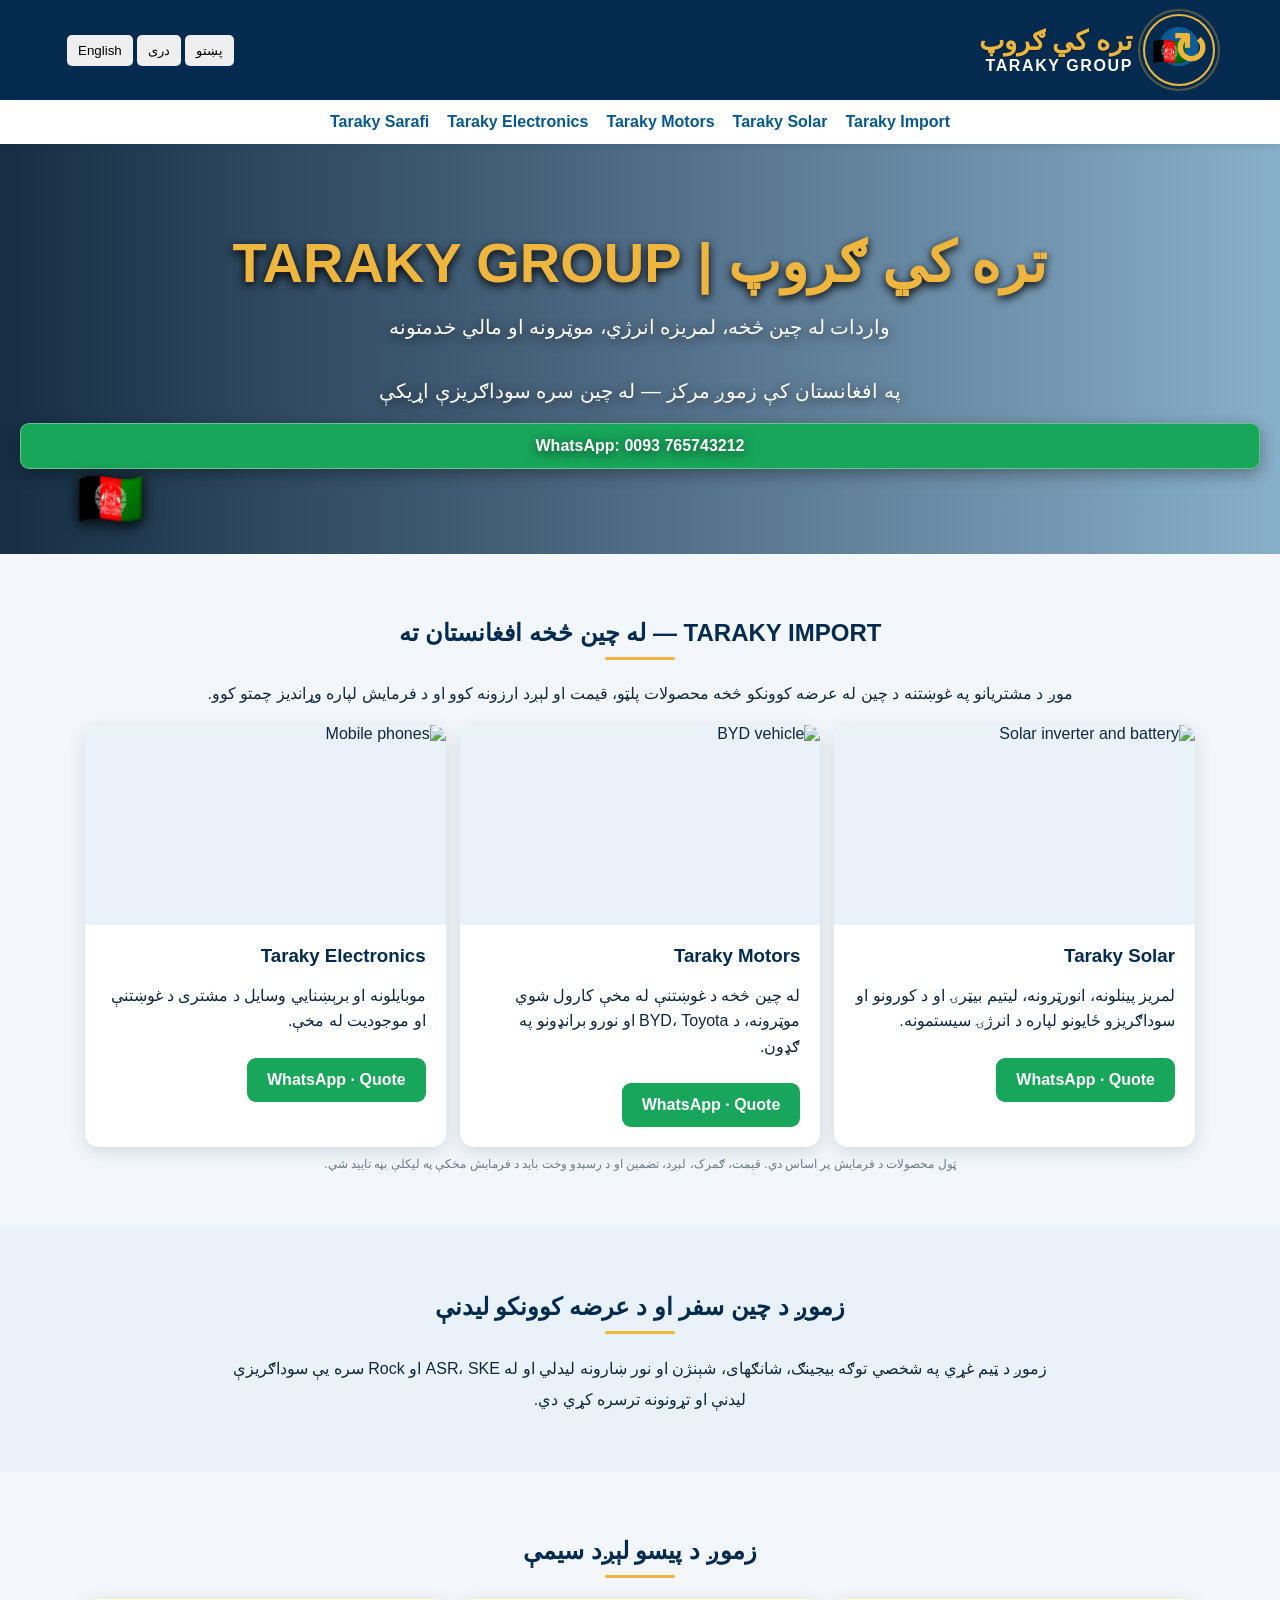
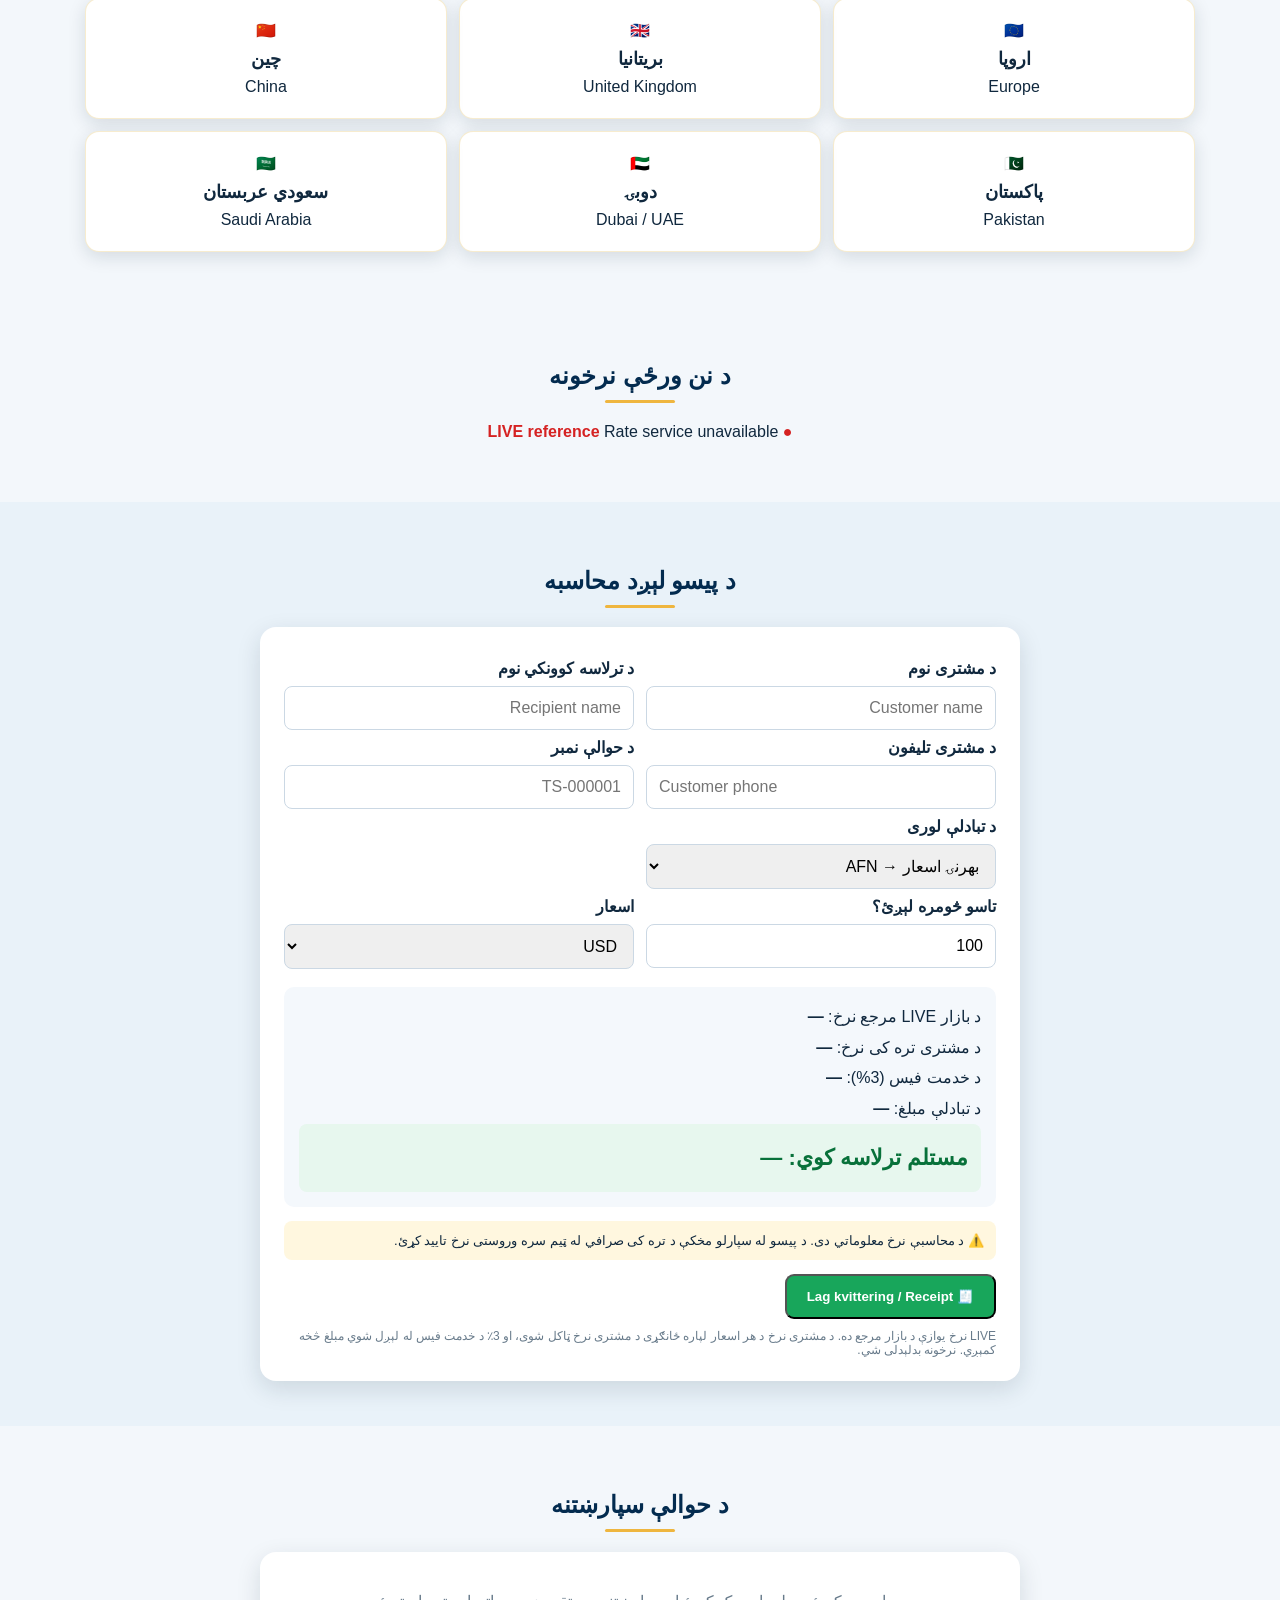
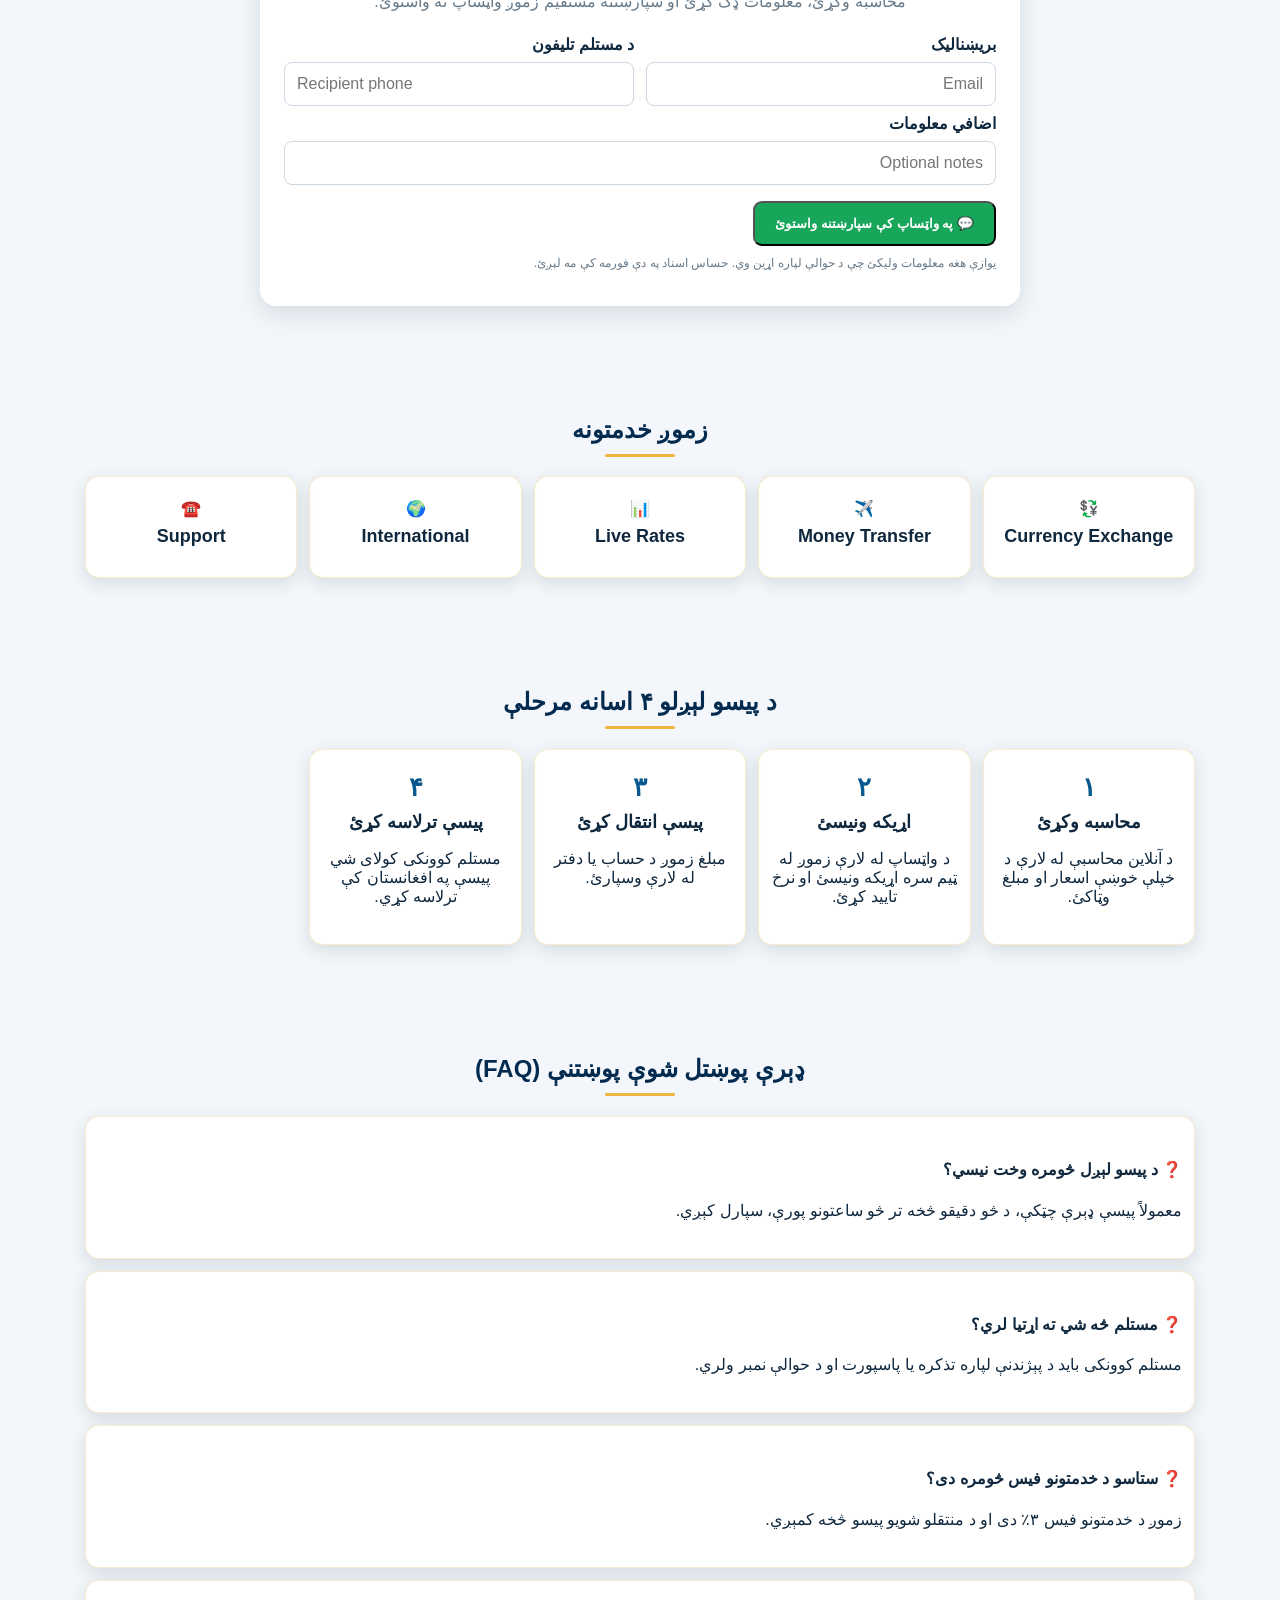
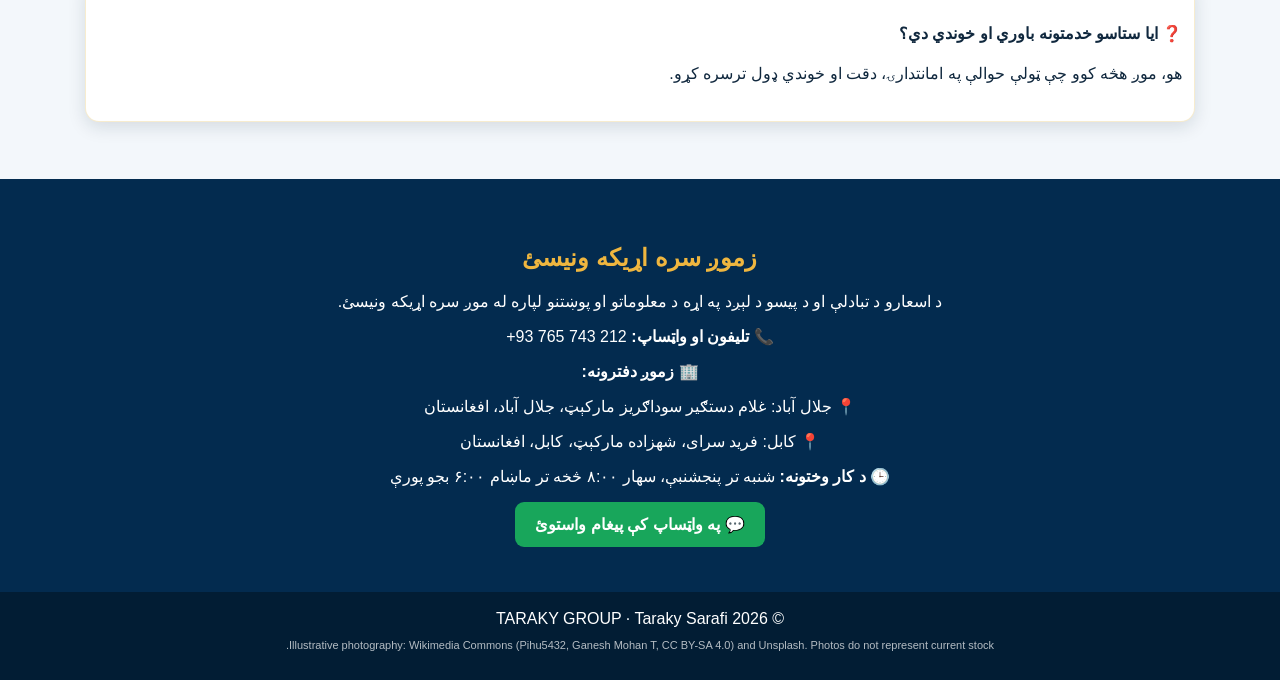
==== commit d11b7e53: "Replace import category emoji illustrations with real product photographs" ====
--- a/index.html
+++ b/index.html
@@ -1 +1 @@
-<!doctype html><html lang="ps" dir="rtl"><head><meta charset="utf-8"><meta name="viewport" content="width=device-width,initial-scale=1"><title>تره کی صرافي | Taraky Sarafi</title><link rel="stylesheet" href="brand-assets.css"><style>:root{--n:#032b4f;--b:#07588d;--g:#efb63f;--gr:#18a65b;--bg:#f3f7fb}*{box-sizing:border-box}body{margin:0;font-family:Arial,sans-serif;background:var(--bg);color:#10283e}header{background:var(--n);color:#fff;padding:14px 20px}.head{max-width:1150px;margin:auto;display:flex;justify-content:space-between;align-items:center;gap:15px}.brand{display:flex;align-items:center;gap:10px}.logo{width:55px;height:55px;border:3px solid var(--g);border-radius:50%;display:grid;place-items:center;color:var(--g);font-weight:900}.brand b{color:var(--g);font-size:24px}.langs button{padding:8px 11px;border:0;border-radius:5px;margin:2px;cursor:pointer}.hero{color:#fff;text-align:center;padding:75px 20px;position:relative;background:linear-gradient(90deg,rgba(3,43,79,.90),rgba(3,43,79,.58)),url('https://upload.wikimedia.org/wikipedia/commons/thumb/4/4d/Blue_Mosque_in_Mazar-i-Sharif.jpg/1280px-Blue_Mosque_in_Mazar-i-Sharif.jpg') center/cover}.hero h1{color:var(--g);font-size:50px;margin:0}.hero p{font-size:20px}.btn{display:inline-block;background:var(--gr);color:white;padding:13px 20px;border-radius:9px;text-decoration:none;font-weight:bold}.wrap{max-width:1150px;margin:auto;padding:45px 20px}.title{text-align:center;color:var(--n)}.dest{display:grid;grid-template-columns:repeat(3,1fr);gap:12px}.services{display:grid;grid-template-columns:repeat(5,1fr);gap:12px}.card{background:#fff;padding:22px 12px;border-radius:14px;text-align:center;box-shadow:0 5px 18px #1232}.card b{display:block;font-size:18px;margin:8px}.rates{display:grid;grid-template-columns:repeat(3,1fr);gap:12px}.rate strong{font-size:25px;color:var(--b)}.rate .customer{color:#08713a}.rate small{display:block;color:#687b8b;margin-top:5px}.live{color:#d52222;font-weight:bold}.calc{background:#e9f2f9}.panel{max-width:760px;margin:auto;background:#fff;padding:24px;border-radius:16px;box-shadow:0 8px 24px #1232}.row{display:grid;grid-template-columns:1fr 1fr;gap:12px}.field label{display:block;font-weight:bold;margin:8px 0}.field input,.field select{width:100%;padding:12px;border:1px solid #cbd8e4;border-radius:8px;font-size:16px}.summary{margin-top:18px;background:#f4f8fc;border-radius:10px;padding:15px;line-height:1.9}.final{background:#e7f7ee;padding:13px;border-radius:8px;font-size:22px;font-weight:900;color:#08713a}.warn{font-size:12px;color:#687b8b;margin-top:10px}.contact{background:var(--n);color:white;text-align:center;padding:45px 20px}.contact h2{color:var(--g)}footer{background:#021d34;color:white;text-align:center;padding:18px}@media(max-width:800px){.dest,.services{grid-template-columns:1fr 1fr}.rates{grid-template-columns:1fr 1fr}.hero h1{font-size:38px}.head{flex-wrap:wrap}.row{grid-template-columns:1fr}}@media(max-width:480px){.rates,.dest,.services{grid-template-columns:1fr}}.group-nav{background:#fff;padding:13px 20px;display:flex;justify-content:center;gap:18px;flex-wrap:wrap;box-shadow:0 2px 8px #1232}.group-nav a{color:#07588d;text-decoration:none;font-weight:bold}.import-grid{display:grid;grid-template-columns:repeat(3,1fr);gap:14px}.import-card{background:white;border-radius:14px;overflow:hidden;box-shadow:0 5px 18px #1232}.import-card .photo{height:165px;background:linear-gradient(135deg,#0a4774,#1a8d9c);display:grid;place-items:center;font-size:65px}.import-card .detail{padding:20px}.import-card h3{margin:0 0 10px;color:#032b4f}.import-card p{line-height:1.6}.import-card a{display:inline-block;margin-top:8px}.story{background:#e9f2f9}.story p{max-width:850px;margin:12px auto;line-height:1.9;text-align:center}@media(max-width:800px){.import-grid{grid-template-columns:1fr}}</style></head><body><header><div class="head"><div class="brand"><div class="logo">🇦🇫</div><div><b id="brand">تره کي ګروپ</b><div>TARAKY GROUP</div></div></div><div class="langs"><button onclick="lang('ps')">پښتو</button><button onclick="lang('fa')">دری</button><button onclick="lang('en')">English</button></div></div></header><nav class="group-nav"><a href="#importSection">Taraky Import</a><a href="#solar">Taraky Solar</a><a href="#motors">Taraky Motors</a><a href="#electronics">Taraky Electronics</a><a href="#calcTitle">Taraky Sarafi</a></nav><section class="hero"><h1 id="hero">تره کي ګروپ | TARAKY GROUP</h1><p id="tag">واردات له چین څخه، لمریزه انرژي، موټرونه او مالي خدمتونه</p><p id="sub">په افغانستان کې زموږ مرکز — له چین سره سوداګریزې اړیکې</p><a class="btn" href="https://wa.me/93765743212">WhatsApp: 0093 765743212</a></section><section class="wrap" id="importSection"><h2 class="title" id="importTitle">TARAKY IMPORT — له چین څخه افغانستان ته</h2><p id="importIntro" style="text-align:center;line-height:1.8">موږ د مشتریانو په غوښتنه د چین له عرضه کوونکو څخه محصولات پلټو، قیمت او لېږد ارزونه کوو او د فرمایش لپاره وړاندیز چمتو کوو.</p><div class="import-grid"><article class="import-card" id="solar"><div class="photo">☀️</div><div class="detail"><h3>Taraky Solar</h3><p id="solarDesc">لمریز پینلونه، انورټرونه، لیتیم بیټرۍ او د کورونو او سوداګریزو ځایونو لپاره د انرژۍ سیستمونه.</p><a class="btn" href="https://wa.me/93765743212?text=Hello%2C%20I%20would%20like%20a%20quote%20for%20solar%20equipment.">WhatsApp · Quote</a></div></article><article class="import-card" id="motors"><div class="photo">🚗</div><div class="detail"><h3>Taraky Motors</h3><p id="motorsDesc">له چین څخه د غوښتنې له مخې کارول شوي موټرونه، د BYD، Toyota او نورو برانډونو په ګډون.</p><a class="btn" href="https://wa.me/93765743212?text=Hello%2C%20I%20would%20like%20a%20quote%20for%20a%20car%20from%20China.">WhatsApp · Quote</a></div></article><article class="import-card" id="electronics"><div class="photo">📱</div><div class="detail"><h3>Taraky Electronics</h3><p id="electronicsDesc">موبایلونه او برېښنایي وسایل د مشتری د غوښتنې او موجودیت له مخې.</p><a class="btn" href="https://wa.me/93765743212?text=Hello%2C%20I%20would%20like%20a%20quote%20for%20electronics.">WhatsApp · Quote</a></div></article></div><p class="warn" id="importNote" style="text-align:center">ټول محصولات د فرمایش پر اساس دي. قیمت، ګمرک، لېږد، تضمین او د رسېدو وخت باید د فرمایش مخکې په لیکلې بڼه تایید شي.</p></section><section class="story"><div class="wrap"><h2 class="title" id="storyTitle">زموږ د چین سفر او د عرضه کوونکو لیدنې</h2><p id="storyText">زموږ د ټیم غړي په شخصي توګه بیجینګ، شانګهای، شېنژن او نور ښارونه لیدلي او له ASR، SKE او Rock سره یې سوداګریزې لیدنې او تړونونه ترسره کړي دي. دا تجربه موږ سره مرسته کوي چې د محصولاتو، تولید او سوداګریزې همکارۍ په اړه ښه معلومات ولرو.</p></div></section><section class="wrap"><h2 class="title" id="destTitle">زموږ د پیسو لېږد سیمې</h2><div class="dest"><div class="card">🇪🇺<b>اروپا</b>Europe</div><div class="card">🇬🇧<b>بریتانیا</b>United Kingdom</div><div class="card">🇨🇳<b>چین</b>China</div><div class="card">🇵🇰<b>پاکستان</b>Pakistan</div><div class="card">🇦🇪<b>دوبۍ</b>Dubai / UAE</div><div class="card">🇸🇦<b>سعودي عربستان</b>Saudi Arabia</div></div></section><section class="wrap"><h2 class="title" id="ratesTitle">د نن ورځې نرخونه</h2><p style="text-align:center"><span class="live">● LIVE reference</span> <span id="updated">Loading…</span></p><div class="rates" id="rates"></div></section><section class="calc"><div class="wrap"><h2 class="title" id="calcTitle">د پیسو لېږد محاسبه</h2><div class="panel"><div class="row"><div class="field"><label id="customerLabel">د مشتری نوم</label><input id="customerName" type="text" placeholder="Customer name"></div><div class="field"><label id="recipientLabel">د ترلاسه کوونکي نوم</label><input id="recipientName" type="text" placeholder="Recipient name"></div></div><div class="row"><div class="field"><label id="customerPhoneLabel">د مشتری تلیفون</label><input id="customerPhone" type="tel" placeholder="Customer phone"></div><div class="field"><label id="transferRefLabel">د حوالې نمبر</label><input id="transferRef" type="text" placeholder="TS-000001" maxlength="9"></div></div><div class="row"><div class="field"><label id="directionLabel">د تبادلې لوری</label><select id="direction"><option value="toAFN">بهرنۍ اسعار → AFN</option><option value="fromAFN">AFN → بهرنۍ اسعار</option></select></div><div></div></div><div class="row"><div class="field"><label id="sendLabel">تاسو څومره لېږئ؟</label><input id="amount" type="number" value="100" min="0"></div><div class="field"><label id="currencyLabel">اسعار</label><select id="from"><option>USD</option><option>EUR</option><option>GBP</option><option>NOK</option><option>PKR</option><option>CNY</option><option>AED</option><option>SAR</option></select></div></div><div class="summary"><div><span id="liveLabel">د بازار LIVE مرجع نرخ:</span> <b id="liveRate">—</b></div><div><span id="tarakyLabel">د مشتری تره کی نرخ:</span> <b id="tarakyRate">—</b></div><div><span id="feeLabel">د خدمت فیس (3%):</span> <b id="fee">—</b></div><div><span id="exchangeLabel">د تبادلې مبلغ:</span> <b id="net">—</b></div><div class="final"><span id="receiveLabel">مستلم ترلاسه کوي:</span> <span id="receive">—</span></div></div><div style="margin-top:14px;padding:12px;background:#fff7df;border-radius:8px;font-size:13px" id="confirmNote">⚠️ د محاسبې نرخ معلوماتي دی. د پیسو له سپارلو مخکې د تره کی صرافي له ټیم سره وروستی نرخ تایید کړئ.</div><div style="margin-top:14px"><button class="btn" type="button" onclick="receipt()">🧾 Lag kvittering / Receipt</button></div><div class="warn" id="note">LIVE نرخ یوازې د بازار مرجع ده. د مشتری نرخ د هر اسعار لپاره ځانګړی د مشتری نرخ ټاکل شوی، او 3٪ د خدمت فیس له لېږل شوي مبلغ څخه کمېږي. نرخونه بدلېدلی شي.</div></div></div></section><section class="wrap" id="orderSection"><h2 class="title" id="orderTitle">د حوالې سپارښتنه</h2><div class="panel"><p id="orderIntro" style="text-align:center;color:#687b8b">محاسبه وکړئ، معلومات ډک کړئ او سپارښتنه مستقیم زموږ واټساپ ته واستوئ.</p><div class="row"><div class="field"><label id="orderEmailLabel">بریښنالیک</label><input id="orderEmail" type="email" placeholder="Email"></div><div class="field"><label id="orderRecipientPhoneLabel">د مستلم تلیفون</label><input id="orderRecipientPhone" type="tel" placeholder="Recipient phone"></div></div><div class="field"><label id="orderNotesLabel">اضافي معلومات</label><input id="orderNotes" type="text" placeholder="Optional notes"></div><div style="margin-top:16px"><button class="btn" id="orderBtn" type="button" onclick="sendOrder()">💬 په واټساپ کې سپارښتنه واستوئ</button></div><p class="warn" id="orderPrivacy">یوازې هغه معلومات ولیکئ چې د حوالې لپاره اړین وي. حساس اسناد په دې فورمه کې مه لېږئ.</p></div></section><section class="wrap"><h2 class="title" id="serviceTitle">زموږ خدمتونه</h2><div class="services"><div class="card">💱<b>Currency Exchange</b></div><div class="card">✈️<b>Money Transfer</b></div><div class="card">📊<b>Live Rates</b></div><div class="card">🌍<b>International</b></div><div class="card">☎️<b>Support</b></div></div></section><section class="wrap" id="howSection"><h2 class="title" id="howTitle">د پیسو لېږلو ۴ اسانه مرحلې</h2><div class="services"><div class="card"><strong style="font-size:26px;color:var(--b)">۱</strong><b id="step1Title">محاسبه وکړئ</b><p id="step1Text">د آنلاین محاسبې له لارې د خپلې خوښې اسعار او مبلغ وټاکئ.</p></div><div class="card"><strong style="font-size:26px;color:var(--b)">۲</strong><b id="step2Title">اړیکه ونیسئ</b><p id="step2Text">د واټساپ له لارې زموږ له ټیم سره اړیکه ونیسئ او نرخ تایید کړئ.</p></div><div class="card"><strong style="font-size:26px;color:var(--b)">۳</strong><b id="step3Title">پیسې انتقال کړئ</b><p id="step3Text">مبلغ زموږ د حساب یا دفتر له لارې وسپارئ.</p></div><div class="card"><strong style="font-size:26px;color:var(--b)">۴</strong><b id="step4Title">پیسې ترلاسه کړئ</b><p id="step4Text">مستلم کوونکی کولای شي پیسې په افغانستان کې ترلاسه کړي.</p></div></div></section><section class="wrap" id="faqSection"><h2 class="title" id="faqTitle">ډېرې پوښتل شوې پوښتنې (FAQ)</h2><div><div class="card" style="text-align:right;margin-bottom:12px"><h4 id="faqQ1">❓ د پیسو لېږل څومره وخت نیسي؟</h4><p id="faqA1">معمولاً پیسې ډېرې چټکې، د څو دقیقو څخه تر څو ساعتونو پورې، سپارل کېږي.</p></div><div class="card" style="text-align:right;margin-bottom:12px"><h4 id="faqQ2">❓ مستلم څه شي ته اړتیا لري؟</h4><p id="faqA2">مستلم کوونکی باید د پېژندنې لپاره تذکره یا پاسپورت او د حوالې نمبر ولري.</p></div><div class="card" style="text-align:right;margin-bottom:12px"><h4 id="faqQ3">❓ ستاسو د خدمتونو فیس څومره دی؟</h4><p id="faqA3">زموږ د خدمتونو فیس ۳٪ دی او د منتقلو شویو پیسو څخه کمېږي.</p></div><div class="card" style="text-align:right;margin-bottom:12px"><h4 id="faqQ4">❓ ایا ستاسو خدمتونه باوري او خوندي دي؟</h4><p id="faqA4">هو، موږ هڅه کوو چې ټولې حوالې په امانتدارۍ، دقت او خوندي ډول ترسره کړو.</p></div></div></section><section class="contact"><h2 id="contactTitle">زموږ سره اړیکه ونیسئ</h2><p id="contactIntro">د اسعارو د تبادلې او د پیسو د لېږد په اړه د معلوماتو او پوښتنو لپاره له موږ سره اړیکه ونیسئ.</p><p><strong id="phoneLabel">📞 تلیفون او واټساپ:</strong> <span style="direction:ltr;display:inline-block">+93 765 743 212</span></p><p><strong id="officesLabel">🏢 زموږ دفترونه:</strong></p><p id="jalalabadOffice">📍 جلال آباد: غلام دستګیر سوداګریز مارکېټ، جلال آباد، افغانستان</p><p id="kabulOffice">📍 کابل: فرید سرای، شهزاده مارکېټ، کابل، افغانستان</p><p><strong id="hoursLabel">🕒 د کار وختونه:</strong> <span id="hoursText">شنبه تر پنجشنبې، سهار ۸:۰۰ څخه تر ماښام ۶:۰۰ بجو پورې</span></p><a class="btn" id="whatsappBtn" href="https://wa.me/93765743212">💬 په واټساپ کې پیغام واستوئ</a></section><footer>© 2026 TARAKY GROUP · Taraky Sarafi<div style="display:none" id="siteVersion">2026-10-07-0700</div></footer><script>const currencies=['USD','EUR','GBP','NOK','PKR','CNY','AED','SAR'];const RATE_MARGIN=0.032;const SERVICE_FEE=0.03;let R={};async function load(){try{let q=currencies.join(',');let r=await fetch('https://api.frankfurter.dev/v2/rates?base=AFN&quotes='+q);if(!r.ok)throw 0;let d=await r.json();d.forEach(x=>R[x.quote]=1/x.rate);document.getElementById('updated').textContent='Updated: '+(d[0]?.date||'');render();calc()}catch(e){document.getElementById('updated').textContent='Rate service unavailable';}}function customerRate(c){return R[c]*(1-RATE_MARGIN)}function render(){document.getElementById('rates').innerHTML=currencies.map(c=>'<div class="card rate"><b>'+c+' → AFN</b><small>LIVE reference</small><strong>'+R[c].toFixed(4)+'</strong><small>Taraky customer rate</small><strong class="customer">'+customerRate(c).toFixed(4)+'</strong></div>').join('')}function calc(){let a=+document.getElementById('amount').value||0,c=document.getElementById('from').value,live=R[c];if(!live)return;let taraky=customerRate(c),dir=document.getElementById('direction').value,fee=a*SERVICE_FEE,net=a-fee,receive=dir==='toAFN'?net*taraky:net/taraky;document.getElementById('liveRate').textContent='1 '+c+' = '+live.toFixed(4)+' AFN';document.getElementById('tarakyRate').textContent='1 '+c+' = '+taraky.toFixed(4)+' AFN';document.getElementById('fee').textContent=fee.toFixed(2)+' '+(dir==='toAFN'?c:'AFN');document.getElementById('net').textContent=net.toFixed(2)+' '+(dir==='toAFN'?c:'AFN');document.getElementById('receive').textContent=receive.toLocaleString(undefined,{maximumFractionDigits:2})+' '+(dir==='toAFN'?'AFN':c)}function sendOrder(){let name=document.getElementById('customerName').value.trim(),phone=document.getElementById('customerPhone').value.trim(),recipient=document.getElementById('recipientName').value.trim(),rphone=document.getElementById('orderRecipientPhone').value.trim(),email=document.getElementById('orderEmail').value.trim(),notes=document.getElementById('orderNotes').value.trim(),a=+document.getElementById('amount').value||0,c=document.getElementById('from').value,dir=document.getElementById('direction').value,live=R[c];if(!name||!phone||!recipient||!rphone||!a||!live){alert('Please enter sender name, sender phone, recipient name, recipient phone and amount.');return}let taraky=customerRate(c),fee=a*SERVICE_FEE,net=a-fee,receive=dir==='toAFN'?net*taraky:net/taraky,msg='سلام، د تره کی صرافي د حوالې نوې سپارښتنه / New transfer request\n\n👤 Sender: '+name+'\n📞 Sender phone: '+phone+'\n📧 Email: '+(email||'—')+'\n👥 Recipient: '+recipient+'\n📱 Recipient phone: '+rphone+'\n💰 Amount: '+a.toFixed(2)+' '+(dir==='toAFN'?c:'AFN')+'\n💱 Taraky rate: 1 '+c+' = '+taraky.toFixed(4)+' AFN\n🧾 Fee (3%): '+fee.toFixed(2)+' '+(dir==='toAFN'?c:'AFN')+'\n✅ Estimated recipient amount: '+receive.toLocaleString(undefined,{maximumFractionDigits:2})+' '+(dir==='toAFN'?'AFN':c)+'\n📝 Notes: '+(notes||'—')+'\n\n⚠️ Please confirm the final rate and transfer reference (TS number).';window.open('https://wa.me/93765743212?text='+encodeURIComponent(msg),'_blank')}function receipt(){let a=+document.getElementById('amount').value||0,c=document.getElementById('from').value,live=R[c];if(!live||a<=0)return;let taraky=customerRate(c),dir=document.getElementById('direction').value,fee=a*SERVICE_FEE,net=a-fee,receive=dir==='toAFN'?net*taraky:net/taraky,customer=(document.getElementById('customerName').value||'—'),recipient=(document.getElementById('recipientName').value||'—'),phone=(document.getElementById('customerPhone').value||'—'),manualRef=document.getElementById('transferRef').value.trim().toUpperCase();let no=/^TS-\d{6}$/.test(manualRef)?manualRef:'TS-DRAFT',dt=new Date().toLocaleString();let w=window.open('','_blank');w.document.write('<!doctype html><html><head><meta charset="utf-8"><title>Taraky Sarafi Receipt</title><style>body{font-family:Arial;max-width:650px;margin:40px auto;padding:25px;color:#10283e}.head{text-align:center;border-bottom:2px solid #efb63f;padding-bottom:15px}h1{color:#032b4f}.row{display:flex;justify-content:space-between;border-bottom:1px solid #ddd;padding:10px 0}.total{font-size:22px;font-weight:bold;color:#08713a}.note{margin-top:25px;font-size:12px;color:#687b8b}.print{margin-top:20px;padding:12px 18px;background:#18a65b;color:white;border:0;border-radius:8px}@media print{.print{display:none}}</style></head><body><div class="head"><h1>🇦🇫 TARAKY SARAFI</h1><b>تره کی صرافي</b><p>Money Transfer Receipt / د پیسو لېږد رسید</p></div><div class="row"><span>Receipt No.</span><b>'+no+'</b></div><div class="row"><span>Date</span><b>'+dt+'</b></div><div class="row" style="background:#eef6ff"><span><strong>Sender / Customer name</strong></span><b>'+customer+'</b></div><div class="row"><span>Customer phone</span><b>'+phone+'</b></div><div class="row" style="background:#eef6ff"><span><strong>Recipient name</strong></span><b>'+recipient+'</b></div><div class="row"><span>Amount sent</span><b>'+a.toFixed(2)+' '+(dir==='toAFN'?c:'AFN')+'</b></div><div class="row"><span>Taraky rate</span><b>1 '+c+' = '+taraky.toFixed(4)+' AFN</b></div><div class="row"><span>Service fee (3%)</span><b>'+fee.toFixed(2)+' '+(dir==='toAFN'?c:'AFN')+'</b></div><div class="row"><span>Amount exchanged</span><b>'+net.toFixed(2)+' '+(dir==='toAFN'?c:'AFN')+'</b></div><div class="row total"><span>Recipient receives</span><b>'+receive.toLocaleString(undefined,{maximumFractionDigits:2})+' '+(dir==='toAFN'?'AFN':c)+'</b></div><p class="note">Calculator estimate only. Final exchange rate must be confirmed by Taraky Sarafi before payment. TS-DRAFT is not a registered transaction number.</p><button class="print" onclick="window.print()">Print / Save PDF</button> <button class="print" onclick="shareWA()">Share on WhatsApp</button><script>function shareWA(){var t=document.body.innerText.replace("Print / Save PDF","").replace("Share on WhatsApp","");location.href="https://wa.me/?text="+encodeURIComponent(t)}<\/script></body></html>');w.document.close()}document.getElementById('amount').oninput=calc;document.getElementById('from').onchange=calc;document.getElementById('direction').onchange=calc;const T={ps:{dir:'rtl',brand:'تره کی صرافي',tag:'د اسعارو تبادله او د پیسو لېږد',sub:'له افغانستانه نړۍ ته — له نړۍ څخه افغانستان ته',dest:'زموږ د پیسو لېږد سیمې',rates:'د نن ورځې نرخونه',calc:'د پیسو لېږد محاسبه',send:'تاسو څومره لېږئ؟',cur:'اسعار',live:'د بازار LIVE مرجع نرخ:',taraky:'د مشتری تره کی نرخ:',fee:'د خدمت فیس (3%):',ex:'د تبادلې مبلغ:',rec:'مستلم ترلاسه کوي:',note:'LIVE نرخ یوازې د بازار مرجع ده. د مشتری نرخ د هر اسعار لپاره ځانګړی د مشتری نرخ ټاکل شوی، او 3٪ د خدمت فیس له لېږل شوي مبلغ څخه کمېږي. نرخونه بدلېدلی شي.',services:'زموږ خدمتونه',contact:'اړیکه ونیسئ',customer:'د مشتری نوم',recipient:'د ترلاسه کوونکي نوم',direction:'د تبادلې لوری',toAFN:'بهرنۍ اسعار → افغانۍ',fromAFN:'افغانۍ → بهرنۍ اسعار',faqTitle:'ډېرې پوښتل شوې پوښتنې (FAQ)',faqQ1:'❓ د پیسو لېږل څومره وخت نیسي؟',faqA1:'معمولاً پیسې ډېرې چټکې، د څو دقیقو څخه تر څو ساعتونو پورې، سپارل کېږي.',faqQ2:'❓ مستلم څه شي ته اړتیا لري؟',faqA2:'مستلم کوونکی باید د پېژندنې لپاره تذکره یا پاسپورت او د حوالې نمبر ولري.',faqQ3:'❓ ستاسو د خدمتونو فیس څومره دی؟',faqA3:'زموږ د خدمتونو فیس ۳٪ دی او د منتقلو شویو پیسو څخه کمېږي.',faqQ4:'❓ ایا ستاسو خدمتونه باوري او خوندي دي؟',faqA4:'هو، موږ هڅه کوو چې ټولې حوالې په امانتدارۍ، دقت او خوندي ډول ترسره کړو.',contactIntro:'د اسعارو د تبادلې او د پیسو د لېږد په اړه د معلوماتو او پوښتنو لپاره له موږ سره اړیکه ونیسئ.',phoneLabel:'📞 تلیفون او واټساپ:',officesLabel:'🏢 زموږ دفترونه:',jalalabadOffice:'📍 جلال آباد: غلام دستګیر سوداګریز مارکېټ، جلال آباد، افغانستان',kabulOffice:'📍 کابل: فرید سرای، شهزاده مارکېټ، کابل، افغانستان',hoursLabel:'🕒 د کار وختونه:',hoursText:'شنبه تر پنجشنبې، سهار ۸:۰۰ څخه تر ماښام ۶:۰۰ بجو پورې',whatsappBtn:'💬 په واټساپ کې پیغام واستوئ',howTitle:'د پیسو لېږلو ۴ اسانه مرحلې',step1Title:'محاسبه وکړئ',step1Text:'د آنلاین محاسبې له لارې د خپلې خوښې اسعار او مبلغ وټاکئ.',step2Title:'اړیکه ونیسئ',step2Text:'د واټساپ له لارې زموږ له ټیم سره اړیکه ونیسئ او نرخ تایید کړئ.',step3Title:'پیسې انتقال کړئ',step3Text:'مبلغ زموږ د حساب یا دفتر له لارې وسپارئ.',step4Title:'پیسې ترلاسه کړئ',step4Text:'مستلم کوونکی کولای شي پیسې په افغانستان کې ترلاسه کړي.',customerPhone:'د مشتری تلیفون',transferRef:'د حوالې نمبر',confirmNote:'⚠️ د محاسبې نرخ معلوماتي دی. د پیسو له سپارلو مخکې د تره کی صرافي له ټیم سره وروستی نرخ تایید کړئ.',orderTitle:'د حوالې سپارښتنه',orderIntro:'محاسبه وکړئ، معلومات ډک کړئ او سپارښتنه مستقیم زموږ واټساپ ته واستوئ.',orderEmail:'بریښنالیک',orderRecipientPhone:'د مستلم تلیفون',orderNotes:'اضافي معلومات',orderBtn:'💬 په واټساپ کې سپارښتنه واستوئ',orderPrivacy:'یوازې هغه معلومات ولیکئ چې د حوالې لپاره اړین وي. حساس اسناد په دې فورمه کې مه لېږئ.'},fa:{dir:'rtl',brand:'صرافی تره کی',tag:'تبادله اسعار و انتقال پول',sub:'از افغانستان به جهان — از جهان به افغانستان',dest:'مقاصد انتقال پول',rates:'نرخ‌های امروز',calc:'محاسبه انتقال پول',send:'چقدر می‌فرستید؟',cur:'ارز',live:'نرخ مرجع LIVE بازار:',taraky:'نرخ مشتری تره کی:',fee:'هزینه خدمات (3%):',ex:'مبلغ قابل تبدیل:',rec:'گیرنده دریافت می‌کند:',note:'نرخ LIVE فقط نرخ مرجع بازار است. نرخ مشتری برای هر ارز به‌صورت جداگانه بر اساس نرخ LIVE تعیین می‌شود و 3٪ هزینه خدمات از مبلغ ارسالی کسر می‌شود. نرخ‌ها قابل تغییر است.',services:'خدمات ما',contact:'تماس با ما',customer:'نام مشتری',recipient:'نام گیرنده',direction:'جهت تبدیل',toAFN:'ارز خارجی → افغانی',fromAFN:'افغانی → ارز خارجی',faqTitle:'سوالات متداول (FAQ)',faqQ1:'❓ انتقال پول چقدر زمان می‌برد؟',faqA1:'معمولاً پول بسیار سریع، از چند دقیقه تا چند ساعت، تحویل داده می‌شود.',faqQ2:'❓ گیرنده به چه چیزی نیاز دارد؟',faqA2:'گیرنده برای شناسایی باید تذکره یا پاسپورت و شماره حواله را همراه داشته باشد.',faqQ3:'❓ هزینه خدمات شما چقدر است؟',faqA3:'هزینه خدمات ما ۳٪ است و از مبلغ انتقالی کسر می‌شود.',faqQ4:'❓ آیا خدمات شما مطمئن و امن است؟',faqA4:'بله، ما تلاش می‌کنیم تمام حواله‌ها را با امانتداری، دقت و به شکل امن انجام دهیم.',contactIntro:'برای معلومات و سوالات درباره تبدیل اسعار و انتقال پول با ما تماس بگیرید.',phoneLabel:'📞 تلفن و واتساپ:',officesLabel:'🏢 دفاتر ما:',jalalabadOffice:'📍 جلال‌آباد: مارکیت تجارتی غلام دستگیر، جلال‌آباد، افغانستان',kabulOffice:'📍 کابل: سرای فرید، مارکیت شهزاده، کابل، افغانستان',hoursLabel:'🕒 ساعات کاری:',hoursText:'شنبه تا پنجشنبه، ۸:۰۰ صبح تا ۶:۰۰ شام',whatsappBtn:'💬 پیام در واتساپ',howTitle:'۴ مرحله آسان برای انتقال پول',step1Title:'محاسبه کنید',step1Text:'از طریق محاسبه‌گر آنلاین، ارز و مبلغ مورد نظر خود را انتخاب کنید.',step2Title:'تماس بگیرید',step2Text:'از طریق واتساپ با تیم ما تماس بگیرید و نرخ را تأیید کنید.',step3Title:'پول را انتقال دهید',step3Text:'مبلغ را از طریق حساب یا دفتر ما تحویل دهید.',step4Title:'پول را دریافت کنید',step4Text:'گیرنده می‌تواند پول را در افغانستان دریافت کند.',customerPhone:'تلفن مشتری',transferRef:'شماره حواله',confirmNote:'⚠️ نرخ محاسبه‌گر معلوماتی است. پیش از پرداخت، نرخ نهایی را با تیم صرافی تره کی تأیید کنید.',orderTitle:'درخواست حواله',orderIntro:'محاسبه کنید، معلومات را تکمیل کنید و درخواست را مستقیم به واتساپ ما بفرستید.',orderEmail:'ایمیل',orderRecipientPhone:'تلفن گیرنده',orderNotes:'معلومات اضافی',orderBtn:'💬 ارسال درخواست در واتساپ',orderPrivacy:'فقط معلومات لازم برای حواله را وارد کنید. اسناد حساس را در این فورم ارسال نکنید.'},en:{dir:'ltr',brand:'Taraky Sarafi',tag:'Currency Exchange & Money Transfer',sub:'From Afghanistan to the world — from the world to Afghanistan',dest:'Transfer Destinations',rates:"Today's Rates",calc:'Money Transfer Calculator',send:'How much are you sending?',cur:'Currency',live:'LIVE market reference:',taraky:'Taraky customer rate:',fee:'Service fee (3%):',ex:'Amount exchanged:',rec:'Recipient receives:',note:'LIVE is a market reference only. The customer rate is set set separately for each currency based on the LIVE reference, and a 3% service fee is deducted from the amount sent. Rates may change.',services:'Our Services',contact:'Contact Us',customer:'Customer name',recipient:'Recipient name',direction:'Exchange direction',toAFN:'Foreign currency → AFN',fromAFN:'AFN → Foreign currency',faqTitle:'Frequently Asked Questions (FAQ)',faqQ1:'❓ How long does a money transfer take?',faqA1:'Transfers are normally delivered quickly, from a few minutes to a few hours.',faqQ2:'❓ What does the recipient need?',faqA2:'The recipient should have a Tazkira or passport for identification and the transfer reference number.',faqQ3:'❓ What is your service fee?',faqA3:'Our service fee is 3% and is deducted from the transferred amount.',faqQ4:'❓ Is your service reliable and secure?',faqA4:'Yes, we aim to process every transfer carefully, securely and with integrity.',contactIntro:'Contact us for information and questions about currency exchange and money transfers.',phoneLabel:'📞 Phone & WhatsApp:',officesLabel:'🏢 Our offices:',jalalabadOffice:'📍 Jalalabad: Ghulam Dastagir Commercial Market, Jalalabad, Afghanistan',kabulOffice:'📍 Kabul: Farid Sarai, Shahzada Market, Kabul, Afghanistan',hoursLabel:'🕒 Opening hours:',hoursText:'Saturday–Thursday, 8:00 AM–6:00 PM',whatsappBtn:'💬 Message us on WhatsApp',howTitle:'4 Easy Steps to Send Money',step1Title:'Calculate',step1Text:'Use our online calculator to select your currency and amount.',step2Title:'Contact Us',step2Text:'Contact our team on WhatsApp and confirm the rate.',step3Title:'Transfer the Money',step3Text:'Provide the amount through our account or office.',step4Title:'Receive the Money',step4Text:'The recipient can receive the money in Afghanistan.',customerPhone:'Customer phone',transferRef:'Transfer reference',confirmNote:'⚠️ Calculator rates are estimates. Confirm the final rate with Taraky Sarafi before payment.',orderTitle:'Transfer Request',orderIntro:'Calculate, complete the details and send your request directly to our WhatsApp.',orderEmail:'Email',orderRecipientPhone:'Recipient phone',orderNotes:'Additional information',orderBtn:'💬 Send request on WhatsApp',orderPrivacy:'Only enter information needed for the transfer. Do not send sensitive documents through this form.'}};function lang(l){let x=T[l];document.documentElement.dir=x.dir;document.documentElement.lang=l;[['brand','brand'],['hero','brand'],['tag','tag'],['sub','sub'],['destTitle','dest'],['ratesTitle','rates'],['calcTitle','calc'],['sendLabel','send'],['currencyLabel','cur'],['liveLabel','live'],['tarakyLabel','taraky'],['feeLabel','fee'],['exchangeLabel','ex'],['receiveLabel','rec'],['note','note'],['serviceTitle','services'],['contactTitle','contact'],['customerLabel','customer'],['recipientLabel','recipient'],['directionLabel','direction'],['faqTitle','faqTitle'],['faqQ1','faqQ1'],['faqA1','faqA1'],['faqQ2','faqQ2'],['faqA2','faqA2'],['faqQ3','faqQ3'],['faqA3','faqA3'],['faqQ4','faqQ4'],['faqA4','faqA4'],['contactIntro','contactIntro'],['phoneLabel','phoneLabel'],['officesLabel','officesLabel'],['jalalabadOffice','jalalabadOffice'],['kabulOffice','kabulOffice'],['hoursLabel','hoursLabel'],['hoursText','hoursText'],['whatsappBtn','whatsappBtn'],['howTitle','howTitle'],['step1Title','step1Title'],['step1Text','step1Text'],['step2Title','step2Title'],['step2Text','step2Text'],['step3Title','step3Title'],['step3Text','step3Text'],['step4Title','step4Title'],['step4Text','step4Text'],['customerPhoneLabel','customerPhone'],['transferRefLabel','transferRef'],['confirmNote','confirmNote'],['orderTitle','orderTitle'],['orderIntro','orderIntro'],['orderEmailLabel','orderEmail'],['orderRecipientPhoneLabel','orderRecipientPhone'],['orderNotesLabel','orderNotes'],['orderBtn','orderBtn'],['orderPrivacy','orderPrivacy']].forEach(p=>document.getElementById(p[0]).textContent=x[p[1]]);let d=document.getElementById('direction');d.options[0].textContent=x.toAFN;d.options[1].textContent=x.fromAFN;document.getElementById('customerName').placeholder=x.customer;document.getElementById('recipientName').placeholder=x.recipient;calc()}const GROUP_TRANSLATIONS={ps:{brand:'تره کي ګروپ',hero:'تره کي ګروپ | TARAKY GROUP',tag:'واردات له چین څخه، لمریزه انرژي، موټرونه او مالي خدمتونه',sub:'په افغانستان کې زموږ مرکز — له چین سره سوداګریزې اړیکې',importTitle:'TARAKY IMPORT — له چین څخه افغانستان ته',importIntro:'موږ د مشتریانو په غوښتنه د چین له عرضه کوونکو څخه محصولات پلټو، قیمت او لېږد ارزونه کوو او د فرمایش لپاره وړاندیز چمتو کوو.',solarDesc:'لمریز پینلونه، انورټرونه، لیتیم بیټرۍ او د کورونو او سوداګریزو ځایونو لپاره د انرژۍ سیستمونه.',motorsDesc:'له چین څخه د غوښتنې له مخې کارول شوي موټرونه، د BYD، Toyota او نورو برانډونو په ګډون.',electronicsDesc:'موبایلونه او برېښنایي وسایل د مشتری د غوښتنې او موجودیت له مخې.',importNote:'ټول محصولات د فرمایش پر اساس دي. قیمت، ګمرک، لېږد، تضمین او د رسېدو وخت باید د فرمایش مخکې په لیکلې بڼه تایید شي.',storyTitle:'زموږ د چین سفر او د عرضه کوونکو لیدنې',storyText:'زموږ د ټیم غړي په شخصي توګه بیجینګ، شانګهای، شېنژن او نور ښارونه لیدلي او له ASR، SKE او Rock سره یې سوداګریزې لیدنې او تړونونه ترسره کړي دي.'},fa:{brand:'گروپ تره کی',hero:'گروپ تره کی | TARAKY GROUP',tag:'واردات از چین، انرژی خورشیدی، موتر و خدمات مالی',sub:'مرکز ما در افغانستان — ارتباط تجارتی با چین',importTitle:'TARAKY IMPORT — از چین به افغانستان',importIntro:'به درخواست مشتریان، محصولات را از عرضه‌کنندگان چین جستجو می‌کنیم و قیمت و حمل‌ونقل را بررسی می‌کنیم.',solarDesc:'پنل خورشیدی، انورتر، باتری لیتیومی و سیستم‌های انرژی برای خانه و تجارت.',motorsDesc:'موترهای دست‌دوم از چین، از جمله BYD، Toyota و برندهای دیگر، بر اساس سفارش.',electronicsDesc:'موبایل و وسایل الکترونیکی بر اساس سفارش و موجودی.',importNote:'تمام محصولات سفارشی هستند. قیمت، گمرک، حمل‌ونقل، ضمانت و زمان تحویل باید پیش از سفارش کتبی تأیید شوند.',storyTitle:'سفر ما به چین و دیدار با عرضه‌کنندگان',storyText:'عضو تیم ما شخصاً از بیجینگ، شانگهای، شنژن و شهرهای دیگر بازدید کرده و با ASR، SKE و Rock ملاقات‌ها و قراردادهای تجارتی داشته است.'},en:{brand:'Taraky Group',hero:'TARAKY GROUP',tag:'China Sourcing · Solar Energy · Vehicles · Financial Services',sub:'Based in Afghanistan — business connections in China',importTitle:'TARAKY IMPORT — From China to Afghanistan',importIntro:'We source products on request, assess supplier quotations and shipping, and prepare tailored import offers.',solarDesc:'Solar panels, inverters, lithium batteries and energy systems for homes and businesses.',motorsDesc:'Used vehicles sourced from China on request, including BYD, Toyota and other brands.',electronicsDesc:'Mobile phones and electronics sourced based on requests and availability.',importNote:'All products are quotation-based. Prices, customs, shipping, warranties and delivery times must be confirmed in writing before ordering.',storyTitle:'Our China Business Visits',storyText:'Our team has personally visited Beijing, Shanghai, Shenzhen and other cities and held business meetings and signed agreements with ASR, SKE and Rock.'}};function groupLang(l){let x=GROUP_TRANSLATIONS[l];[['brand','brand'],['hero','hero'],['tag','tag'],['sub','sub'],['importTitle','importTitle'],['importIntro','importIntro'],['solarDesc','solarDesc'],['motorsDesc','motorsDesc'],['electronicsDesc','electronicsDesc'],['importNote','importNote'],['storyTitle','storyTitle'],['storyText','storyText']].forEach(([id,key])=>document.getElementById(id).textContent=x[key])}const previousLang=lang;lang=function(l){previousLang(l);groupLang(l)};load();groupLang("ps");</script></body></html>+<!doctype html><html lang="ps" dir="rtl"><head><meta charset="utf-8"><meta name="viewport" content="width=device-width,initial-scale=1"><title>تره کی صرافي | Taraky Sarafi</title><link rel="stylesheet" href="brand-assets.css"><style>:root{--n:#032b4f;--b:#07588d;--g:#efb63f;--gr:#18a65b;--bg:#f3f7fb}*{box-sizing:border-box}body{margin:0;font-family:Arial,sans-serif;background:var(--bg);color:#10283e}header{background:var(--n);color:#fff;padding:14px 20px}.head{max-width:1150px;margin:auto;display:flex;justify-content:space-between;align-items:center;gap:15px}.brand{display:flex;align-items:center;gap:10px}.logo{width:55px;height:55px;border:3px solid var(--g);border-radius:50%;display:grid;place-items:center;color:var(--g);font-weight:900}.brand b{color:var(--g);font-size:24px}.langs button{padding:8px 11px;border:0;border-radius:5px;margin:2px;cursor:pointer}.hero{color:#fff;text-align:center;padding:75px 20px;position:relative;background:linear-gradient(90deg,rgba(3,43,79,.90),rgba(3,43,79,.58)),url('https://upload.wikimedia.org/wikipedia/commons/thumb/4/4d/Blue_Mosque_in_Mazar-i-Sharif.jpg/1280px-Blue_Mosque_in_Mazar-i-Sharif.jpg') center/cover}.hero h1{color:var(--g);font-size:50px;margin:0}.hero p{font-size:20px}.btn{display:inline-block;background:var(--gr);color:white;padding:13px 20px;border-radius:9px;text-decoration:none;font-weight:bold}.wrap{max-width:1150px;margin:auto;padding:45px 20px}.title{text-align:center;color:var(--n)}.dest{display:grid;grid-template-columns:repeat(3,1fr);gap:12px}.services{display:grid;grid-template-columns:repeat(5,1fr);gap:12px}.card{background:#fff;padding:22px 12px;border-radius:14px;text-align:center;box-shadow:0 5px 18px #1232}.card b{display:block;font-size:18px;margin:8px}.rates{display:grid;grid-template-columns:repeat(3,1fr);gap:12px}.rate strong{font-size:25px;color:var(--b)}.rate .customer{color:#08713a}.rate small{display:block;color:#687b8b;margin-top:5px}.live{color:#d52222;font-weight:bold}.calc{background:#e9f2f9}.panel{max-width:760px;margin:auto;background:#fff;padding:24px;border-radius:16px;box-shadow:0 8px 24px #1232}.row{display:grid;grid-template-columns:1fr 1fr;gap:12px}.field label{display:block;font-weight:bold;margin:8px 0}.field input,.field select{width:100%;padding:12px;border:1px solid #cbd8e4;border-radius:8px;font-size:16px}.summary{margin-top:18px;background:#f4f8fc;border-radius:10px;padding:15px;line-height:1.9}.final{background:#e7f7ee;padding:13px;border-radius:8px;font-size:22px;font-weight:900;color:#08713a}.warn{font-size:12px;color:#687b8b;margin-top:10px}.contact{background:var(--n);color:white;text-align:center;padding:45px 20px}.contact h2{color:var(--g)}footer{background:#021d34;color:white;text-align:center;padding:18px}@media(max-width:800px){.dest,.services{grid-template-columns:1fr 1fr}.rates{grid-template-columns:1fr 1fr}.hero h1{font-size:38px}.head{flex-wrap:wrap}.row{grid-template-columns:1fr}}@media(max-width:480px){.rates,.dest,.services{grid-template-columns:1fr}}.group-nav{background:#fff;padding:13px 20px;display:flex;justify-content:center;gap:18px;flex-wrap:wrap;box-shadow:0 2px 8px #1232}.group-nav a{color:#07588d;text-decoration:none;font-weight:bold}.import-grid{display:grid;grid-template-columns:repeat(3,1fr);gap:14px}.import-card{background:white;border-radius:14px;overflow:hidden;box-shadow:0 5px 18px #1232}.import-card .photo{height:200px;background:#e9f2f9;overflow:hidden}.import-card .photo img{display:block;width:100%;height:100%;object-fit:cover}.import-card .detail{padding:20px}.import-card h3{margin:0 0 10px;color:#032b4f}.import-card p{line-height:1.6}.import-card a{display:inline-block;margin-top:8px}.story{background:#e9f2f9}.story p{max-width:850px;margin:12px auto;line-height:1.9;text-align:center}@media(max-width:800px){.import-grid{grid-template-columns:1fr}}</style></head><body><header><div class="head"><div class="brand"><div class="logo">🇦🇫</div><div><b id="brand">تره کي ګروپ</b><div>TARAKY GROUP</div></div></div><div class="langs"><button onclick="lang('ps')">پښتو</button><button onclick="lang('fa')">دری</button><button onclick="lang('en')">English</button></div></div></header><nav class="group-nav"><a href="#importSection">Taraky Import</a><a href="#solar">Taraky Solar</a><a href="#motors">Taraky Motors</a><a href="#electronics">Taraky Electronics</a><a href="#calcTitle">Taraky Sarafi</a></nav><section class="hero"><h1 id="hero">تره کي ګروپ | TARAKY GROUP</h1><p id="tag">واردات له چین څخه، لمریزه انرژي، موټرونه او مالي خدمتونه</p><p id="sub">په افغانستان کې زموږ مرکز — له چین سره سوداګریزې اړیکې</p><a class="btn" href="https://wa.me/93765743212">WhatsApp: 0093 765743212</a></section><section class="wrap" id="importSection"><h2 class="title" id="importTitle">TARAKY IMPORT — له چین څخه افغانستان ته</h2><p id="importIntro" style="text-align:center;line-height:1.8">موږ د مشتریانو په غوښتنه د چین له عرضه کوونکو څخه محصولات پلټو، قیمت او لېږد ارزونه کوو او د فرمایش لپاره وړاندیز چمتو کوو.</p><div class="import-grid"><article class="import-card" id="solar"><div class="photo"><img src="https://commons.wikimedia.org/wiki/Special:FilePath/Inverter_battery_-_Loom_Solar.jpg?width=900" alt="Solar inverter and battery" loading="lazy"></div><div class="detail"><h3>Taraky Solar</h3><p id="solarDesc">لمریز پینلونه، انورټرونه، لیتیم بیټرۍ او د کورونو او سوداګریزو ځایونو لپاره د انرژۍ سیستمونه.</p><a class="btn" href="https://wa.me/93765743212?text=Hello%2C%20I%20would%20like%20a%20quote%20for%20solar%20equipment.">WhatsApp · Quote</a></div></article><article class="import-card" id="motors"><div class="photo"><img src="https://commons.wikimedia.org/wiki/Special:FilePath/BYD_Atto_3.jpg?width=900" alt="BYD vehicle" loading="lazy"></div><div class="detail"><h3>Taraky Motors</h3><p id="motorsDesc">له چین څخه د غوښتنې له مخې کارول شوي موټرونه، د BYD، Toyota او نورو برانډونو په ګډون.</p><a class="btn" href="https://wa.me/93765743212?text=Hello%2C%20I%20would%20like%20a%20quote%20for%20a%20car%20from%20China.">WhatsApp · Quote</a></div></article><article class="import-card" id="electronics"><div class="photo"><img src="https://images.unsplash.com/photo-1511707171634-5f897ff02aa9?w=900&auto=format&fit=crop&q=80" alt="Mobile phones" loading="lazy"></div><div class="detail"><h3>Taraky Electronics</h3><p id="electronicsDesc">موبایلونه او برېښنایي وسایل د مشتری د غوښتنې او موجودیت له مخې.</p><a class="btn" href="https://wa.me/93765743212?text=Hello%2C%20I%20would%20like%20a%20quote%20for%20electronics.">WhatsApp · Quote</a></div></article></div><p class="warn" id="importNote" style="text-align:center">ټول محصولات د فرمایش پر اساس دي. قیمت، ګمرک، لېږد، تضمین او د رسېدو وخت باید د فرمایش مخکې په لیکلې بڼه تایید شي.</p></section><section class="story"><div class="wrap"><h2 class="title" id="storyTitle">زموږ د چین سفر او د عرضه کوونکو لیدنې</h2><p id="storyText">زموږ د ټیم غړي په شخصي توګه بیجینګ، شانګهای، شېنژن او نور ښارونه لیدلي او له ASR، SKE او Rock سره یې سوداګریزې لیدنې او تړونونه ترسره کړي دي. دا تجربه موږ سره مرسته کوي چې د محصولاتو، تولید او سوداګریزې همکارۍ په اړه ښه معلومات ولرو.</p></div></section><section class="wrap"><h2 class="title" id="destTitle">زموږ د پیسو لېږد سیمې</h2><div class="dest"><div class="card">🇪🇺<b>اروپا</b>Europe</div><div class="card">🇬🇧<b>بریتانیا</b>United Kingdom</div><div class="card">🇨🇳<b>چین</b>China</div><div class="card">🇵🇰<b>پاکستان</b>Pakistan</div><div class="card">🇦🇪<b>دوبۍ</b>Dubai / UAE</div><div class="card">🇸🇦<b>سعودي عربستان</b>Saudi Arabia</div></div></section><section class="wrap"><h2 class="title" id="ratesTitle">د نن ورځې نرخونه</h2><p style="text-align:center"><span class="live">● LIVE reference</span> <span id="updated">Loading…</span></p><div class="rates" id="rates"></div></section><section class="calc"><div class="wrap"><h2 class="title" id="calcTitle">د پیسو لېږد محاسبه</h2><div class="panel"><div class="row"><div class="field"><label id="customerLabel">د مشتری نوم</label><input id="customerName" type="text" placeholder="Customer name"></div><div class="field"><label id="recipientLabel">د ترلاسه کوونکي نوم</label><input id="recipientName" type="text" placeholder="Recipient name"></div></div><div class="row"><div class="field"><label id="customerPhoneLabel">د مشتری تلیفون</label><input id="customerPhone" type="tel" placeholder="Customer phone"></div><div class="field"><label id="transferRefLabel">د حوالې نمبر</label><input id="transferRef" type="text" placeholder="TS-000001" maxlength="9"></div></div><div class="row"><div class="field"><label id="directionLabel">د تبادلې لوری</label><select id="direction"><option value="toAFN">بهرنۍ اسعار → AFN</option><option value="fromAFN">AFN → بهرنۍ اسعار</option></select></div><div></div></div><div class="row"><div class="field"><label id="sendLabel">تاسو څومره لېږئ؟</label><input id="amount" type="number" value="100" min="0"></div><div class="field"><label id="currencyLabel">اسعار</label><select id="from"><option>USD</option><option>EUR</option><option>GBP</option><option>NOK</option><option>PKR</option><option>CNY</option><option>AED</option><option>SAR</option></select></div></div><div class="summary"><div><span id="liveLabel">د بازار LIVE مرجع نرخ:</span> <b id="liveRate">—</b></div><div><span id="tarakyLabel">د مشتری تره کی نرخ:</span> <b id="tarakyRate">—</b></div><div><span id="feeLabel">د خدمت فیس (3%):</span> <b id="fee">—</b></div><div><span id="exchangeLabel">د تبادلې مبلغ:</span> <b id="net">—</b></div><div class="final"><span id="receiveLabel">مستلم ترلاسه کوي:</span> <span id="receive">—</span></div></div><div style="margin-top:14px;padding:12px;background:#fff7df;border-radius:8px;font-size:13px" id="confirmNote">⚠️ د محاسبې نرخ معلوماتي دی. د پیسو له سپارلو مخکې د تره کی صرافي له ټیم سره وروستی نرخ تایید کړئ.</div><div style="margin-top:14px"><button class="btn" type="button" onclick="receipt()">🧾 Lag kvittering / Receipt</button></div><div class="warn" id="note">LIVE نرخ یوازې د بازار مرجع ده. د مشتری نرخ د هر اسعار لپاره ځانګړی د مشتری نرخ ټاکل شوی، او 3٪ د خدمت فیس له لېږل شوي مبلغ څخه کمېږي. نرخونه بدلېدلی شي.</div></div></div></section><section class="wrap" id="orderSection"><h2 class="title" id="orderTitle">د حوالې سپارښتنه</h2><div class="panel"><p id="orderIntro" style="text-align:center;color:#687b8b">محاسبه وکړئ، معلومات ډک کړئ او سپارښتنه مستقیم زموږ واټساپ ته واستوئ.</p><div class="row"><div class="field"><label id="orderEmailLabel">بریښنالیک</label><input id="orderEmail" type="email" placeholder="Email"></div><div class="field"><label id="orderRecipientPhoneLabel">د مستلم تلیفون</label><input id="orderRecipientPhone" type="tel" placeholder="Recipient phone"></div></div><div class="field"><label id="orderNotesLabel">اضافي معلومات</label><input id="orderNotes" type="text" placeholder="Optional notes"></div><div style="margin-top:16px"><button class="btn" id="orderBtn" type="button" onclick="sendOrder()">💬 په واټساپ کې سپارښتنه واستوئ</button></div><p class="warn" id="orderPrivacy">یوازې هغه معلومات ولیکئ چې د حوالې لپاره اړین وي. حساس اسناد په دې فورمه کې مه لېږئ.</p></div></section><section class="wrap"><h2 class="title" id="serviceTitle">زموږ خدمتونه</h2><div class="services"><div class="card">💱<b>Currency Exchange</b></div><div class="card">✈️<b>Money Transfer</b></div><div class="card">📊<b>Live Rates</b></div><div class="card">🌍<b>International</b></div><div class="card">☎️<b>Support</b></div></div></section><section class="wrap" id="howSection"><h2 class="title" id="howTitle">د پیسو لېږلو ۴ اسانه مرحلې</h2><div class="services"><div class="card"><strong style="font-size:26px;color:var(--b)">۱</strong><b id="step1Title">محاسبه وکړئ</b><p id="step1Text">د آنلاین محاسبې له لارې د خپلې خوښې اسعار او مبلغ وټاکئ.</p></div><div class="card"><strong style="font-size:26px;color:var(--b)">۲</strong><b id="step2Title">اړیکه ونیسئ</b><p id="step2Text">د واټساپ له لارې زموږ له ټیم سره اړیکه ونیسئ او نرخ تایید کړئ.</p></div><div class="card"><strong style="font-size:26px;color:var(--b)">۳</strong><b id="step3Title">پیسې انتقال کړئ</b><p id="step3Text">مبلغ زموږ د حساب یا دفتر له لارې وسپارئ.</p></div><div class="card"><strong style="font-size:26px;color:var(--b)">۴</strong><b id="step4Title">پیسې ترلاسه کړئ</b><p id="step4Text">مستلم کوونکی کولای شي پیسې په افغانستان کې ترلاسه کړي.</p></div></div></section><section class="wrap" id="faqSection"><h2 class="title" id="faqTitle">ډېرې پوښتل شوې پوښتنې (FAQ)</h2><div><div class="card" style="text-align:right;margin-bottom:12px"><h4 id="faqQ1">❓ د پیسو لېږل څومره وخت نیسي؟</h4><p id="faqA1">معمولاً پیسې ډېرې چټکې، د څو دقیقو څخه تر څو ساعتونو پورې، سپارل کېږي.</p></div><div class="card" style="text-align:right;margin-bottom:12px"><h4 id="faqQ2">❓ مستلم څه شي ته اړتیا لري؟</h4><p id="faqA2">مستلم کوونکی باید د پېژندنې لپاره تذکره یا پاسپورت او د حوالې نمبر ولري.</p></div><div class="card" style="text-align:right;margin-bottom:12px"><h4 id="faqQ3">❓ ستاسو د خدمتونو فیس څومره دی؟</h4><p id="faqA3">زموږ د خدمتونو فیس ۳٪ دی او د منتقلو شویو پیسو څخه کمېږي.</p></div><div class="card" style="text-align:right;margin-bottom:12px"><h4 id="faqQ4">❓ ایا ستاسو خدمتونه باوري او خوندي دي؟</h4><p id="faqA4">هو، موږ هڅه کوو چې ټولې حوالې په امانتدارۍ، دقت او خوندي ډول ترسره کړو.</p></div></div></section><section class="contact"><h2 id="contactTitle">زموږ سره اړیکه ونیسئ</h2><p id="contactIntro">د اسعارو د تبادلې او د پیسو د لېږد په اړه د معلوماتو او پوښتنو لپاره له موږ سره اړیکه ونیسئ.</p><p><strong id="phoneLabel">📞 تلیفون او واټساپ:</strong> <span style="direction:ltr;display:inline-block">+93 765 743 212</span></p><p><strong id="officesLabel">🏢 زموږ دفترونه:</strong></p><p id="jalalabadOffice">📍 جلال آباد: غلام دستګیر سوداګریز مارکېټ، جلال آباد، افغانستان</p><p id="kabulOffice">📍 کابل: فرید سرای، شهزاده مارکېټ، کابل، افغانستان</p><p><strong id="hoursLabel">🕒 د کار وختونه:</strong> <span id="hoursText">شنبه تر پنجشنبې، سهار ۸:۰۰ څخه تر ماښام ۶:۰۰ بجو پورې</span></p><a class="btn" id="whatsappBtn" href="https://wa.me/93765743212">💬 په واټساپ کې پیغام واستوئ</a></section><footer>© 2026 TARAKY GROUP · Taraky Sarafi<div style="display:none" id="siteVersion">2026-10-07-0700</div><p style="font-size:11px;opacity:.7">Illustrative photography: Wikimedia Commons (Pihu5432, Ganesh Mohan T, CC BY-SA 4.0) and Unsplash. Photos do not represent current stock.</p></footer><script>const currencies=['USD','EUR','GBP','NOK','PKR','CNY','AED','SAR'];const RATE_MARGIN=0.032;const SERVICE_FEE=0.03;let R={};async function load(){try{let q=currencies.join(',');let r=await fetch('https://api.frankfurter.dev/v2/rates?base=AFN&quotes='+q);if(!r.ok)throw 0;let d=await r.json();d.forEach(x=>R[x.quote]=1/x.rate);document.getElementById('updated').textContent='Updated: '+(d[0]?.date||'');render();calc()}catch(e){document.getElementById('updated').textContent='Rate service unavailable';}}function customerRate(c){return R[c]*(1-RATE_MARGIN)}function render(){document.getElementById('rates').innerHTML=currencies.map(c=>'<div class="card rate"><b>'+c+' → AFN</b><small>LIVE reference</small><strong>'+R[c].toFixed(4)+'</strong><small>Taraky customer rate</small><strong class="customer">'+customerRate(c).toFixed(4)+'</strong></div>').join('')}function calc(){let a=+document.getElementById('amount').value||0,c=document.getElementById('from').value,live=R[c];if(!live)return;let taraky=customerRate(c),dir=document.getElementById('direction').value,fee=a*SERVICE_FEE,net=a-fee,receive=dir==='toAFN'?net*taraky:net/taraky;document.getElementById('liveRate').textContent='1 '+c+' = '+live.toFixed(4)+' AFN';document.getElementById('tarakyRate').textContent='1 '+c+' = '+taraky.toFixed(4)+' AFN';document.getElementById('fee').textContent=fee.toFixed(2)+' '+(dir==='toAFN'?c:'AFN');document.getElementById('net').textContent=net.toFixed(2)+' '+(dir==='toAFN'?c:'AFN');document.getElementById('receive').textContent=receive.toLocaleString(undefined,{maximumFractionDigits:2})+' '+(dir==='toAFN'?'AFN':c)}function sendOrder(){let name=document.getElementById('customerName').value.trim(),phone=document.getElementById('customerPhone').value.trim(),recipient=document.getElementById('recipientName').value.trim(),rphone=document.getElementById('orderRecipientPhone').value.trim(),email=document.getElementById('orderEmail').value.trim(),notes=document.getElementById('orderNotes').value.trim(),a=+document.getElementById('amount').value||0,c=document.getElementById('from').value,dir=document.getElementById('direction').value,live=R[c];if(!name||!phone||!recipient||!rphone||!a||!live){alert('Please enter sender name, sender phone, recipient name, recipient phone and amount.');return}let taraky=customerRate(c),fee=a*SERVICE_FEE,net=a-fee,receive=dir==='toAFN'?net*taraky:net/taraky,msg='سلام، د تره کی صرافي د حوالې نوې سپارښتنه / New transfer request\n\n👤 Sender: '+name+'\n📞 Sender phone: '+phone+'\n📧 Email: '+(email||'—')+'\n👥 Recipient: '+recipient+'\n📱 Recipient phone: '+rphone+'\n💰 Amount: '+a.toFixed(2)+' '+(dir==='toAFN'?c:'AFN')+'\n💱 Taraky rate: 1 '+c+' = '+taraky.toFixed(4)+' AFN\n🧾 Fee (3%): '+fee.toFixed(2)+' '+(dir==='toAFN'?c:'AFN')+'\n✅ Estimated recipient amount: '+receive.toLocaleString(undefined,{maximumFractionDigits:2})+' '+(dir==='toAFN'?'AFN':c)+'\n📝 Notes: '+(notes||'—')+'\n\n⚠️ Please confirm the final rate and transfer reference (TS number).';window.open('https://wa.me/93765743212?text='+encodeURIComponent(msg),'_blank')}function receipt(){let a=+document.getElementById('amount').value||0,c=document.getElementById('from').value,live=R[c];if(!live||a<=0)return;let taraky=customerRate(c),dir=document.getElementById('direction').value,fee=a*SERVICE_FEE,net=a-fee,receive=dir==='toAFN'?net*taraky:net/taraky,customer=(document.getElementById('customerName').value||'—'),recipient=(document.getElementById('recipientName').value||'—'),phone=(document.getElementById('customerPhone').value||'—'),manualRef=document.getElementById('transferRef').value.trim().toUpperCase();let no=/^TS-\d{6}$/.test(manualRef)?manualRef:'TS-DRAFT',dt=new Date().toLocaleString();let w=window.open('','_blank');w.document.write('<!doctype html><html><head><meta charset="utf-8"><title>Taraky Sarafi Receipt</title><style>body{font-family:Arial;max-width:650px;margin:40px auto;padding:25px;color:#10283e}.head{text-align:center;border-bottom:2px solid #efb63f;padding-bottom:15px}h1{color:#032b4f}.row{display:flex;justify-content:space-between;border-bottom:1px solid #ddd;padding:10px 0}.total{font-size:22px;font-weight:bold;color:#08713a}.note{margin-top:25px;font-size:12px;color:#687b8b}.print{margin-top:20px;padding:12px 18px;background:#18a65b;color:white;border:0;border-radius:8px}@media print{.print{display:none}}</style></head><body><div class="head"><h1>🇦🇫 TARAKY SARAFI</h1><b>تره کی صرافي</b><p>Money Transfer Receipt / د پیسو لېږد رسید</p></div><div class="row"><span>Receipt No.</span><b>'+no+'</b></div><div class="row"><span>Date</span><b>'+dt+'</b></div><div class="row" style="background:#eef6ff"><span><strong>Sender / Customer name</strong></span><b>'+customer+'</b></div><div class="row"><span>Customer phone</span><b>'+phone+'</b></div><div class="row" style="background:#eef6ff"><span><strong>Recipient name</strong></span><b>'+recipient+'</b></div><div class="row"><span>Amount sent</span><b>'+a.toFixed(2)+' '+(dir==='toAFN'?c:'AFN')+'</b></div><div class="row"><span>Taraky rate</span><b>1 '+c+' = '+taraky.toFixed(4)+' AFN</b></div><div class="row"><span>Service fee (3%)</span><b>'+fee.toFixed(2)+' '+(dir==='toAFN'?c:'AFN')+'</b></div><div class="row"><span>Amount exchanged</span><b>'+net.toFixed(2)+' '+(dir==='toAFN'?c:'AFN')+'</b></div><div class="row total"><span>Recipient receives</span><b>'+receive.toLocaleString(undefined,{maximumFractionDigits:2})+' '+(dir==='toAFN'?'AFN':c)+'</b></div><p class="note">Calculator estimate only. Final exchange rate must be confirmed by Taraky Sarafi before payment. TS-DRAFT is not a registered transaction number.</p><button class="print" onclick="window.print()">Print / Save PDF</button> <button class="print" onclick="shareWA()">Share on WhatsApp</button><script>function shareWA(){var t=document.body.innerText.replace("Print / Save PDF","").replace("Share on WhatsApp","");location.href="https://wa.me/?text="+encodeURIComponent(t)}<\/script></body></html>');w.document.close()}document.getElementById('amount').oninput=calc;document.getElementById('from').onchange=calc;document.getElementById('direction').onchange=calc;const T={ps:{dir:'rtl',brand:'تره کی صرافي',tag:'د اسعارو تبادله او د پیسو لېږد',sub:'له افغانستانه نړۍ ته — له نړۍ څخه افغانستان ته',dest:'زموږ د پیسو لېږد سیمې',rates:'د نن ورځې نرخونه',calc:'د پیسو لېږد محاسبه',send:'تاسو څومره لېږئ؟',cur:'اسعار',live:'د بازار LIVE مرجع نرخ:',taraky:'د مشتری تره کی نرخ:',fee:'د خدمت فیس (3%):',ex:'د تبادلې مبلغ:',rec:'مستلم ترلاسه کوي:',note:'LIVE نرخ یوازې د بازار مرجع ده. د مشتری نرخ د هر اسعار لپاره ځانګړی د مشتری نرخ ټاکل شوی، او 3٪ د خدمت فیس له لېږل شوي مبلغ څخه کمېږي. نرخونه بدلېدلی شي.',services:'زموږ خدمتونه',contact:'اړیکه ونیسئ',customer:'د مشتری نوم',recipient:'د ترلاسه کوونکي نوم',direction:'د تبادلې لوری',toAFN:'بهرنۍ اسعار → افغانۍ',fromAFN:'افغانۍ → بهرنۍ اسعار',faqTitle:'ډېرې پوښتل شوې پوښتنې (FAQ)',faqQ1:'❓ د پیسو لېږل څومره وخت نیسي؟',faqA1:'معمولاً پیسې ډېرې چټکې، د څو دقیقو څخه تر څو ساعتونو پورې، سپارل کېږي.',faqQ2:'❓ مستلم څه شي ته اړتیا لري؟',faqA2:'مستلم کوونکی باید د پېژندنې لپاره تذکره یا پاسپورت او د حوالې نمبر ولري.',faqQ3:'❓ ستاسو د خدمتونو فیس څومره دی؟',faqA3:'زموږ د خدمتونو فیس ۳٪ دی او د منتقلو شویو پیسو څخه کمېږي.',faqQ4:'❓ ایا ستاسو خدمتونه باوري او خوندي دي؟',faqA4:'هو، موږ هڅه کوو چې ټولې حوالې په امانتدارۍ، دقت او خوندي ډول ترسره کړو.',contactIntro:'د اسعارو د تبادلې او د پیسو د لېږد په اړه د معلوماتو او پوښتنو لپاره له موږ سره اړیکه ونیسئ.',phoneLabel:'📞 تلیفون او واټساپ:',officesLabel:'🏢 زموږ دفترونه:',jalalabadOffice:'📍 جلال آباد: غلام دستګیر سوداګریز مارکېټ، جلال آباد، افغانستان',kabulOffice:'📍 کابل: فرید سرای، شهزاده مارکېټ، کابل، افغانستان',hoursLabel:'🕒 د کار وختونه:',hoursText:'شنبه تر پنجشنبې، سهار ۸:۰۰ څخه تر ماښام ۶:۰۰ بجو پورې',whatsappBtn:'💬 په واټساپ کې پیغام واستوئ',howTitle:'د پیسو لېږلو ۴ اسانه مرحلې',step1Title:'محاسبه وکړئ',step1Text:'د آنلاین محاسبې له لارې د خپلې خوښې اسعار او مبلغ وټاکئ.',step2Title:'اړیکه ونیسئ',step2Text:'د واټساپ له لارې زموږ له ټیم سره اړیکه ونیسئ او نرخ تایید کړئ.',step3Title:'پیسې انتقال کړئ',step3Text:'مبلغ زموږ د حساب یا دفتر له لارې وسپارئ.',step4Title:'پیسې ترلاسه کړئ',step4Text:'مستلم کوونکی کولای شي پیسې په افغانستان کې ترلاسه کړي.',customerPhone:'د مشتری تلیفون',transferRef:'د حوالې نمبر',confirmNote:'⚠️ د محاسبې نرخ معلوماتي دی. د پیسو له سپارلو مخکې د تره کی صرافي له ټیم سره وروستی نرخ تایید کړئ.',orderTitle:'د حوالې سپارښتنه',orderIntro:'محاسبه وکړئ، معلومات ډک کړئ او سپارښتنه مستقیم زموږ واټساپ ته واستوئ.',orderEmail:'بریښنالیک',orderRecipientPhone:'د مستلم تلیفون',orderNotes:'اضافي معلومات',orderBtn:'💬 په واټساپ کې سپارښتنه واستوئ',orderPrivacy:'یوازې هغه معلومات ولیکئ چې د حوالې لپاره اړین وي. حساس اسناد په دې فورمه کې مه لېږئ.'},fa:{dir:'rtl',brand:'صرافی تره کی',tag:'تبادله اسعار و انتقال پول',sub:'از افغانستان به جهان — از جهان به افغانستان',dest:'مقاصد انتقال پول',rates:'نرخ‌های امروز',calc:'محاسبه انتقال پول',send:'چقدر می‌فرستید؟',cur:'ارز',live:'نرخ مرجع LIVE بازار:',taraky:'نرخ مشتری تره کی:',fee:'هزینه خدمات (3%):',ex:'مبلغ قابل تبدیل:',rec:'گیرنده دریافت می‌کند:',note:'نرخ LIVE فقط نرخ مرجع بازار است. نرخ مشتری برای هر ارز به‌صورت جداگانه بر اساس نرخ LIVE تعیین می‌شود و 3٪ هزینه خدمات از مبلغ ارسالی کسر می‌شود. نرخ‌ها قابل تغییر است.',services:'خدمات ما',contact:'تماس با ما',customer:'نام مشتری',recipient:'نام گیرنده',direction:'جهت تبدیل',toAFN:'ارز خارجی → افغانی',fromAFN:'افغانی → ارز خارجی',faqTitle:'سوالات متداول (FAQ)',faqQ1:'❓ انتقال پول چقدر زمان می‌برد؟',faqA1:'معمولاً پول بسیار سریع، از چند دقیقه تا چند ساعت، تحویل داده می‌شود.',faqQ2:'❓ گیرنده به چه چیزی نیاز دارد؟',faqA2:'گیرنده برای شناسایی باید تذکره یا پاسپورت و شماره حواله را همراه داشته باشد.',faqQ3:'❓ هزینه خدمات شما چقدر است؟',faqA3:'هزینه خدمات ما ۳٪ است و از مبلغ انتقالی کسر می‌شود.',faqQ4:'❓ آیا خدمات شما مطمئن و امن است؟',faqA4:'بله، ما تلاش می‌کنیم تمام حواله‌ها را با امانتداری، دقت و به شکل امن انجام دهیم.',contactIntro:'برای معلومات و سوالات درباره تبدیل اسعار و انتقال پول با ما تماس بگیرید.',phoneLabel:'📞 تلفن و واتساپ:',officesLabel:'🏢 دفاتر ما:',jalalabadOffice:'📍 جلال‌آباد: مارکیت تجارتی غلام دستگیر، جلال‌آباد، افغانستان',kabulOffice:'📍 کابل: سرای فرید، مارکیت شهزاده، کابل، افغانستان',hoursLabel:'🕒 ساعات کاری:',hoursText:'شنبه تا پنجشنبه، ۸:۰۰ صبح تا ۶:۰۰ شام',whatsappBtn:'💬 پیام در واتساپ',howTitle:'۴ مرحله آسان برای انتقال پول',step1Title:'محاسبه کنید',step1Text:'از طریق محاسبه‌گر آنلاین، ارز و مبلغ مورد نظر خود را انتخاب کنید.',step2Title:'تماس بگیرید',step2Text:'از طریق واتساپ با تیم ما تماس بگیرید و نرخ را تأیید کنید.',step3Title:'پول را انتقال دهید',step3Text:'مبلغ را از طریق حساب یا دفتر ما تحویل دهید.',step4Title:'پول را دریافت کنید',step4Text:'گیرنده می‌تواند پول را در افغانستان دریافت کند.',customerPhone:'تلفن مشتری',transferRef:'شماره حواله',confirmNote:'⚠️ نرخ محاسبه‌گر معلوماتی است. پیش از پرداخت، نرخ نهایی را با تیم صرافی تره کی تأیید کنید.',orderTitle:'درخواست حواله',orderIntro:'محاسبه کنید، معلومات را تکمیل کنید و درخواست را مستقیم به واتساپ ما بفرستید.',orderEmail:'ایمیل',orderRecipientPhone:'تلفن گیرنده',orderNotes:'معلومات اضافی',orderBtn:'💬 ارسال درخواست در واتساپ',orderPrivacy:'فقط معلومات لازم برای حواله را وارد کنید. اسناد حساس را در این فورم ارسال نکنید.'},en:{dir:'ltr',brand:'Taraky Sarafi',tag:'Currency Exchange & Money Transfer',sub:'From Afghanistan to the world — from the world to Afghanistan',dest:'Transfer Destinations',rates:"Today's Rates",calc:'Money Transfer Calculator',send:'How much are you sending?',cur:'Currency',live:'LIVE market reference:',taraky:'Taraky customer rate:',fee:'Service fee (3%):',ex:'Amount exchanged:',rec:'Recipient receives:',note:'LIVE is a market reference only. The customer rate is set set separately for each currency based on the LIVE reference, and a 3% service fee is deducted from the amount sent. Rates may change.',services:'Our Services',contact:'Contact Us',customer:'Customer name',recipient:'Recipient name',direction:'Exchange direction',toAFN:'Foreign currency → AFN',fromAFN:'AFN → Foreign currency',faqTitle:'Frequently Asked Questions (FAQ)',faqQ1:'❓ How long does a money transfer take?',faqA1:'Transfers are normally delivered quickly, from a few minutes to a few hours.',faqQ2:'❓ What does the recipient need?',faqA2:'The recipient should have a Tazkira or passport for identification and the transfer reference number.',faqQ3:'❓ What is your service fee?',faqA3:'Our service fee is 3% and is deducted from the transferred amount.',faqQ4:'❓ Is your service reliable and secure?',faqA4:'Yes, we aim to process every transfer carefully, securely and with integrity.',contactIntro:'Contact us for information and questions about currency exchange and money transfers.',phoneLabel:'📞 Phone & WhatsApp:',officesLabel:'🏢 Our offices:',jalalabadOffice:'📍 Jalalabad: Ghulam Dastagir Commercial Market, Jalalabad, Afghanistan',kabulOffice:'📍 Kabul: Farid Sarai, Shahzada Market, Kabul, Afghanistan',hoursLabel:'🕒 Opening hours:',hoursText:'Saturday–Thursday, 8:00 AM–6:00 PM',whatsappBtn:'💬 Message us on WhatsApp',howTitle:'4 Easy Steps to Send Money',step1Title:'Calculate',step1Text:'Use our online calculator to select your currency and amount.',step2Title:'Contact Us',step2Text:'Contact our team on WhatsApp and confirm the rate.',step3Title:'Transfer the Money',step3Text:'Provide the amount through our account or office.',step4Title:'Receive the Money',step4Text:'The recipient can receive the money in Afghanistan.',customerPhone:'Customer phone',transferRef:'Transfer reference',confirmNote:'⚠️ Calculator rates are estimates. Confirm the final rate with Taraky Sarafi before payment.',orderTitle:'Transfer Request',orderIntro:'Calculate, complete the details and send your request directly to our WhatsApp.',orderEmail:'Email',orderRecipientPhone:'Recipient phone',orderNotes:'Additional information',orderBtn:'💬 Send request on WhatsApp',orderPrivacy:'Only enter information needed for the transfer. Do not send sensitive documents through this form.'}};function lang(l){let x=T[l];document.documentElement.dir=x.dir;document.documentElement.lang=l;[['brand','brand'],['hero','brand'],['tag','tag'],['sub','sub'],['destTitle','dest'],['ratesTitle','rates'],['calcTitle','calc'],['sendLabel','send'],['currencyLabel','cur'],['liveLabel','live'],['tarakyLabel','taraky'],['feeLabel','fee'],['exchangeLabel','ex'],['receiveLabel','rec'],['note','note'],['serviceTitle','services'],['contactTitle','contact'],['customerLabel','customer'],['recipientLabel','recipient'],['directionLabel','direction'],['faqTitle','faqTitle'],['faqQ1','faqQ1'],['faqA1','faqA1'],['faqQ2','faqQ2'],['faqA2','faqA2'],['faqQ3','faqQ3'],['faqA3','faqA3'],['faqQ4','faqQ4'],['faqA4','faqA4'],['contactIntro','contactIntro'],['phoneLabel','phoneLabel'],['officesLabel','officesLabel'],['jalalabadOffice','jalalabadOffice'],['kabulOffice','kabulOffice'],['hoursLabel','hoursLabel'],['hoursText','hoursText'],['whatsappBtn','whatsappBtn'],['howTitle','howTitle'],['step1Title','step1Title'],['step1Text','step1Text'],['step2Title','step2Title'],['step2Text','step2Text'],['step3Title','step3Title'],['step3Text','step3Text'],['step4Title','step4Title'],['step4Text','step4Text'],['customerPhoneLabel','customerPhone'],['transferRefLabel','transferRef'],['confirmNote','confirmNote'],['orderTitle','orderTitle'],['orderIntro','orderIntro'],['orderEmailLabel','orderEmail'],['orderRecipientPhoneLabel','orderRecipientPhone'],['orderNotesLabel','orderNotes'],['orderBtn','orderBtn'],['orderPrivacy','orderPrivacy']].forEach(p=>document.getElementById(p[0]).textContent=x[p[1]]);let d=document.getElementById('direction');d.options[0].textContent=x.toAFN;d.options[1].textContent=x.fromAFN;document.getElementById('customerName').placeholder=x.customer;document.getElementById('recipientName').placeholder=x.recipient;calc()}const GROUP_TRANSLATIONS={ps:{brand:'تره کي ګروپ',hero:'تره کي ګروپ | TARAKY GROUP',tag:'واردات له چین څخه، لمریزه انرژي، موټرونه او مالي خدمتونه',sub:'په افغانستان کې زموږ مرکز — له چین سره سوداګریزې اړیکې',importTitle:'TARAKY IMPORT — له چین څخه افغانستان ته',importIntro:'موږ د مشتریانو په غوښتنه د چین له عرضه کوونکو څخه محصولات پلټو، قیمت او لېږد ارزونه کوو او د فرمایش لپاره وړاندیز چمتو کوو.',solarDesc:'لمریز پینلونه، انورټرونه، لیتیم بیټرۍ او د کورونو او سوداګریزو ځایونو لپاره د انرژۍ سیستمونه.',motorsDesc:'له چین څخه د غوښتنې له مخې کارول شوي موټرونه، د BYD، Toyota او نورو برانډونو په ګډون.',electronicsDesc:'موبایلونه او برېښنایي وسایل د مشتری د غوښتنې او موجودیت له مخې.',importNote:'ټول محصولات د فرمایش پر اساس دي. قیمت، ګمرک، لېږد، تضمین او د رسېدو وخت باید د فرمایش مخکې په لیکلې بڼه تایید شي.',storyTitle:'زموږ د چین سفر او د عرضه کوونکو لیدنې',storyText:'زموږ د ټیم غړي په شخصي توګه بیجینګ، شانګهای، شېنژن او نور ښارونه لیدلي او له ASR، SKE او Rock سره یې سوداګریزې لیدنې او تړونونه ترسره کړي دي.'},fa:{brand:'گروپ تره کی',hero:'گروپ تره کی | TARAKY GROUP',tag:'واردات از چین، انرژی خورشیدی، موتر و خدمات مالی',sub:'مرکز ما در افغانستان — ارتباط تجارتی با چین',importTitle:'TARAKY IMPORT — از چین به افغانستان',importIntro:'به درخواست مشتریان، محصولات را از عرضه‌کنندگان چین جستجو می‌کنیم و قیمت و حمل‌ونقل را بررسی می‌کنیم.',solarDesc:'پنل خورشیدی، انورتر، باتری لیتیومی و سیستم‌های انرژی برای خانه و تجارت.',motorsDesc:'موترهای دست‌دوم از چین، از جمله BYD، Toyota و برندهای دیگر، بر اساس سفارش.',electronicsDesc:'موبایل و وسایل الکترونیکی بر اساس سفارش و موجودی.',importNote:'تمام محصولات سفارشی هستند. قیمت، گمرک، حمل‌ونقل، ضمانت و زمان تحویل باید پیش از سفارش کتبی تأیید شوند.',storyTitle:'سفر ما به چین و دیدار با عرضه‌کنندگان',storyText:'عضو تیم ما شخصاً از بیجینگ، شانگهای، شنژن و شهرهای دیگر بازدید کرده و با ASR، SKE و Rock ملاقات‌ها و قراردادهای تجارتی داشته است.'},en:{brand:'Taraky Group',hero:'TARAKY GROUP',tag:'China Sourcing · Solar Energy · Vehicles · Financial Services',sub:'Based in Afghanistan — business connections in China',importTitle:'TARAKY IMPORT — From China to Afghanistan',importIntro:'We source products on request, assess supplier quotations and shipping, and prepare tailored import offers.',solarDesc:'Solar panels, inverters, lithium batteries and energy systems for homes and businesses.',motorsDesc:'Used vehicles sourced from China on request, including BYD, Toyota and other brands.',electronicsDesc:'Mobile phones and electronics sourced based on requests and availability.',importNote:'All products are quotation-based. Prices, customs, shipping, warranties and delivery times must be confirmed in writing before ordering.',storyTitle:'Our China Business Visits',storyText:'Our team has personally visited Beijing, Shanghai, Shenzhen and other cities and held business meetings and signed agreements with ASR, SKE and Rock.'}};function groupLang(l){let x=GROUP_TRANSLATIONS[l];[['brand','brand'],['hero','hero'],['tag','tag'],['sub','sub'],['importTitle','importTitle'],['importIntro','importIntro'],['solarDesc','solarDesc'],['motorsDesc','motorsDesc'],['electronicsDesc','electronicsDesc'],['importNote','importNote'],['storyTitle','storyTitle'],['storyText','storyText']].forEach(([id,key])=>document.getElementById(id).textContent=x[key])}const previousLang=lang;lang=function(l){previousLang(l);groupLang(l)};load();groupLang("ps");</script></body></html>
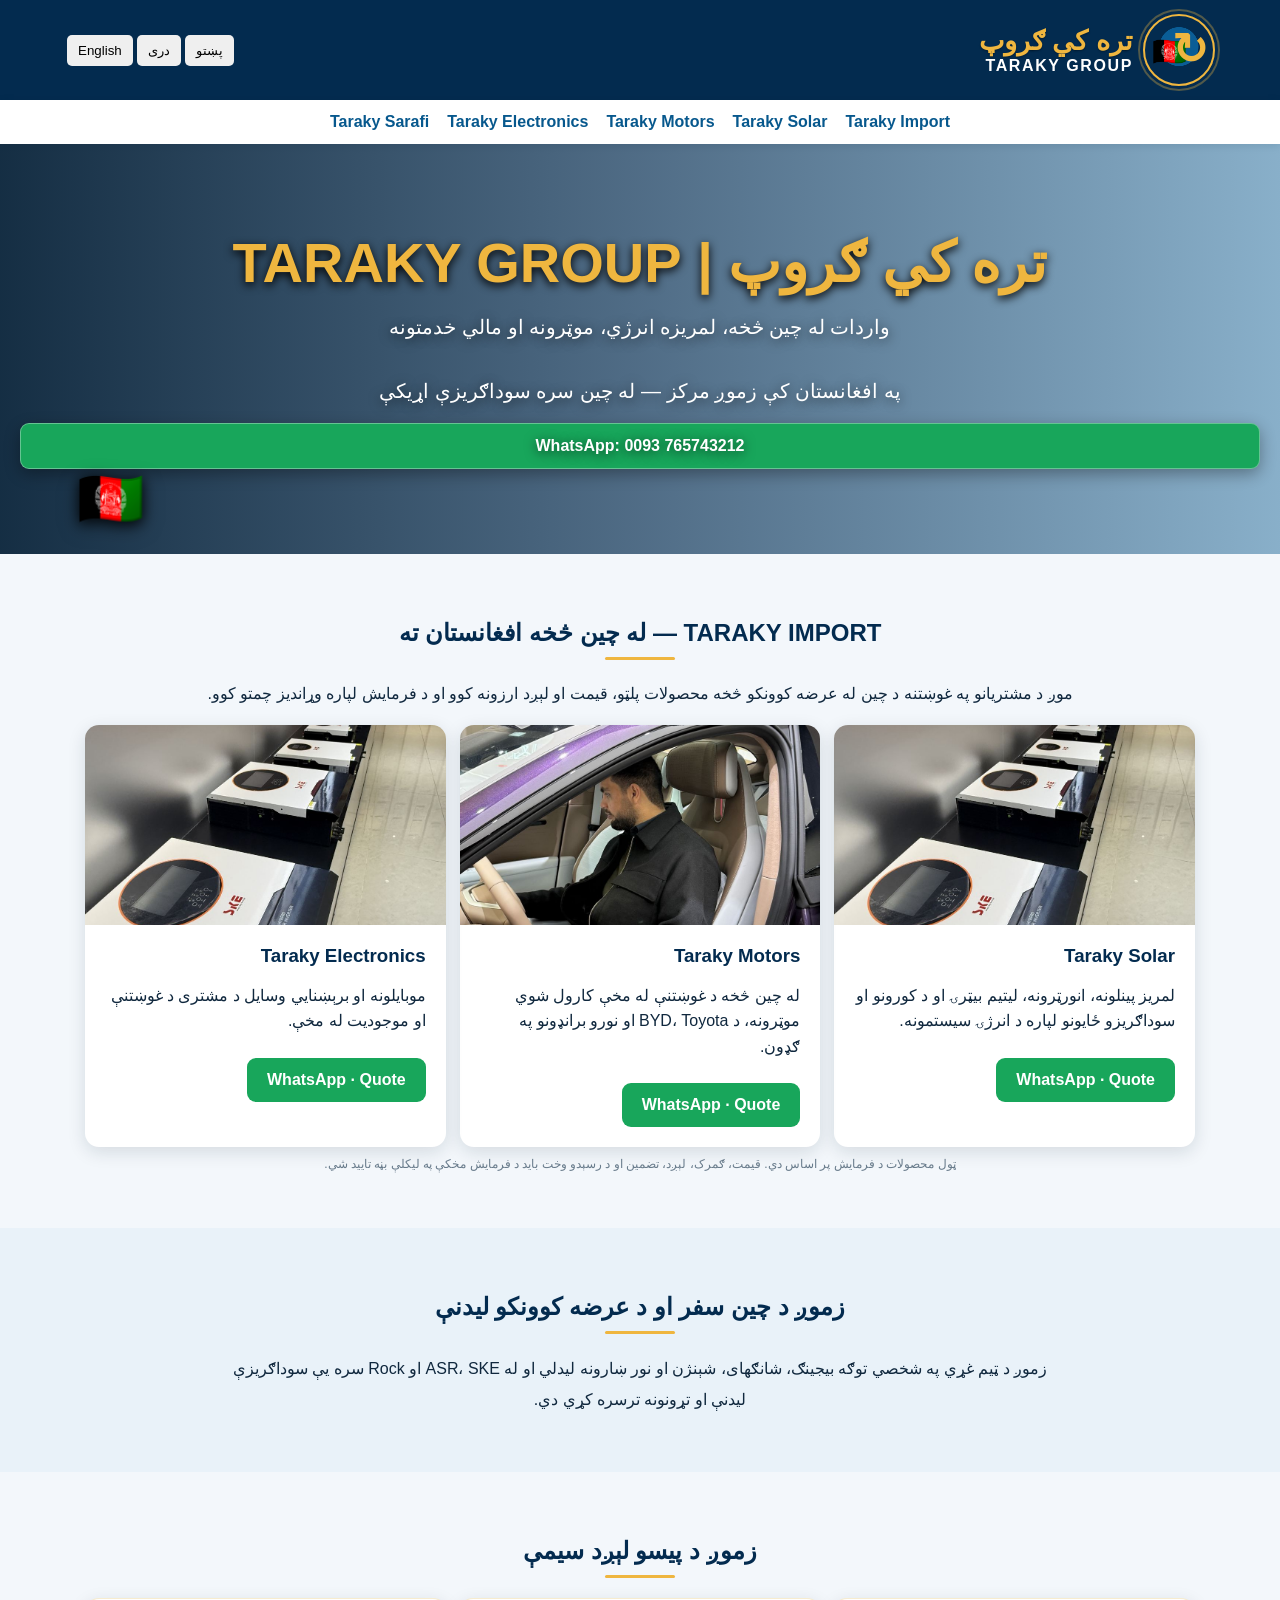
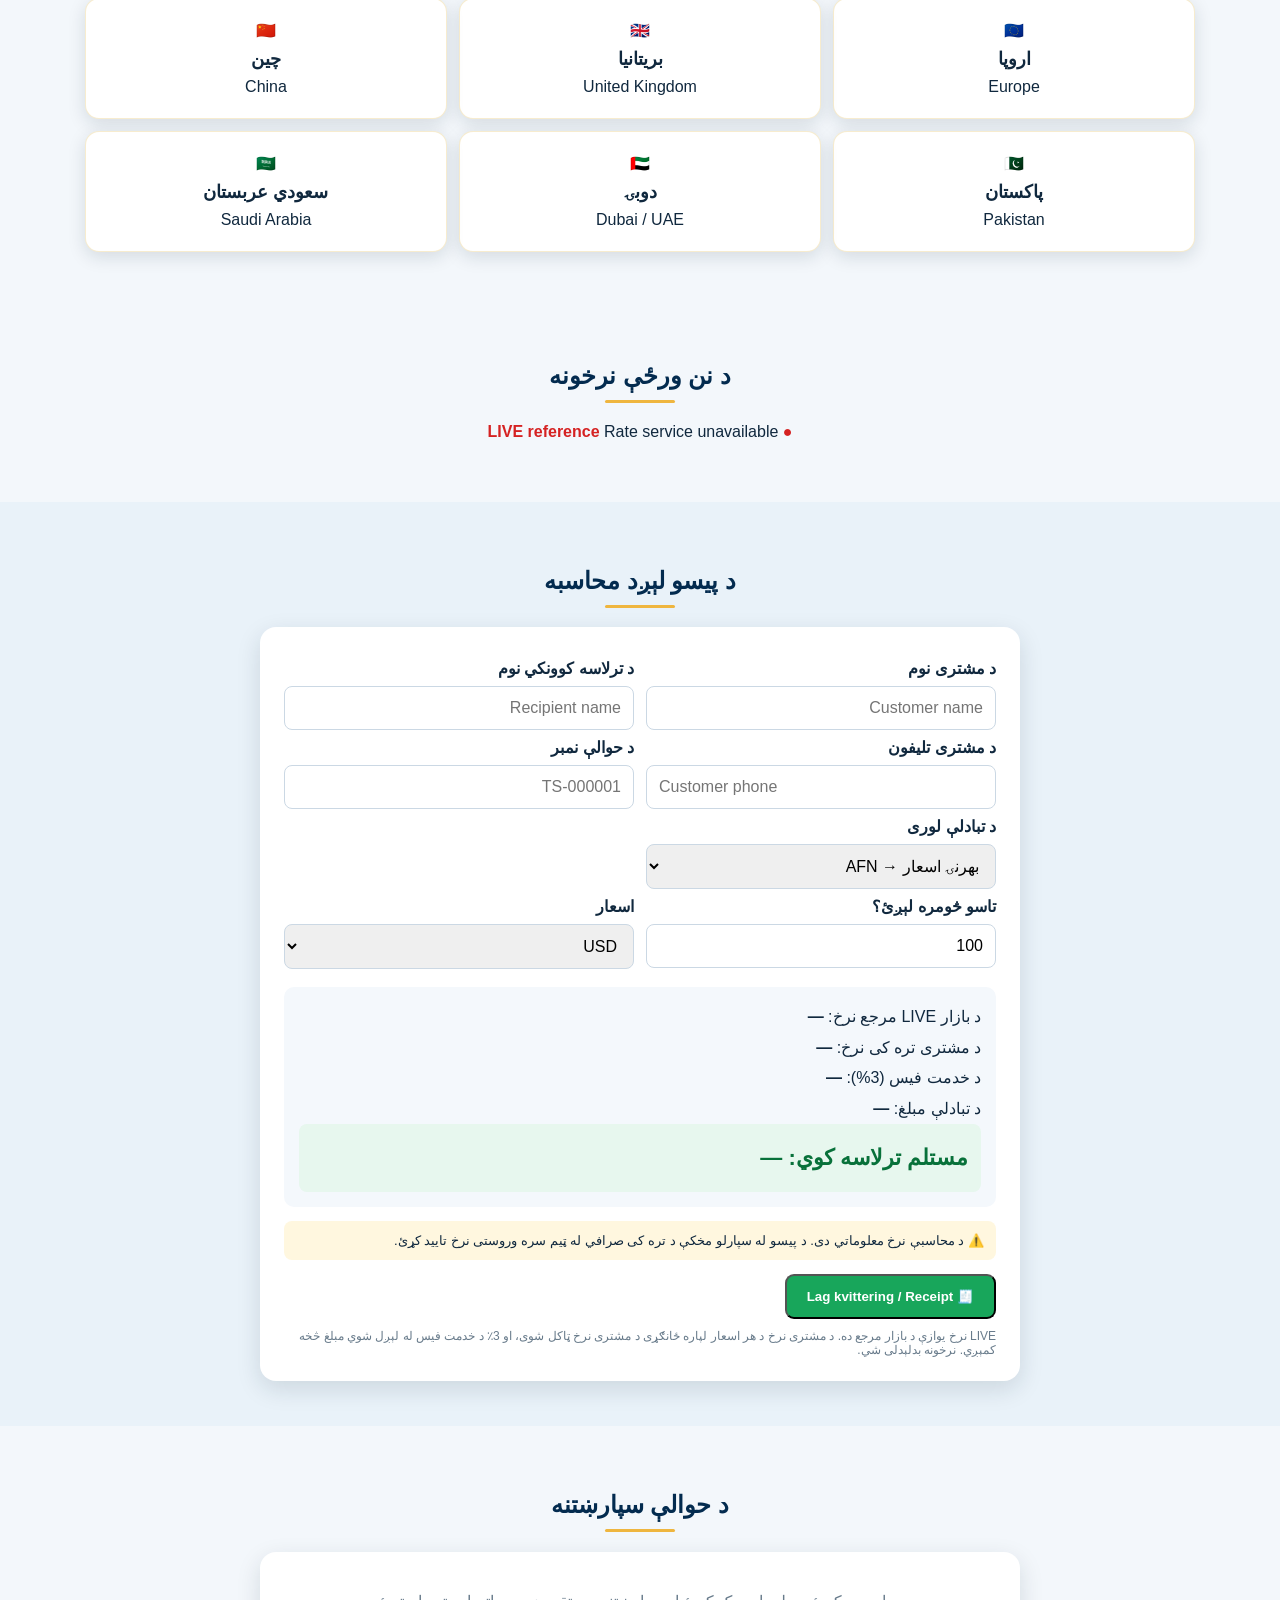
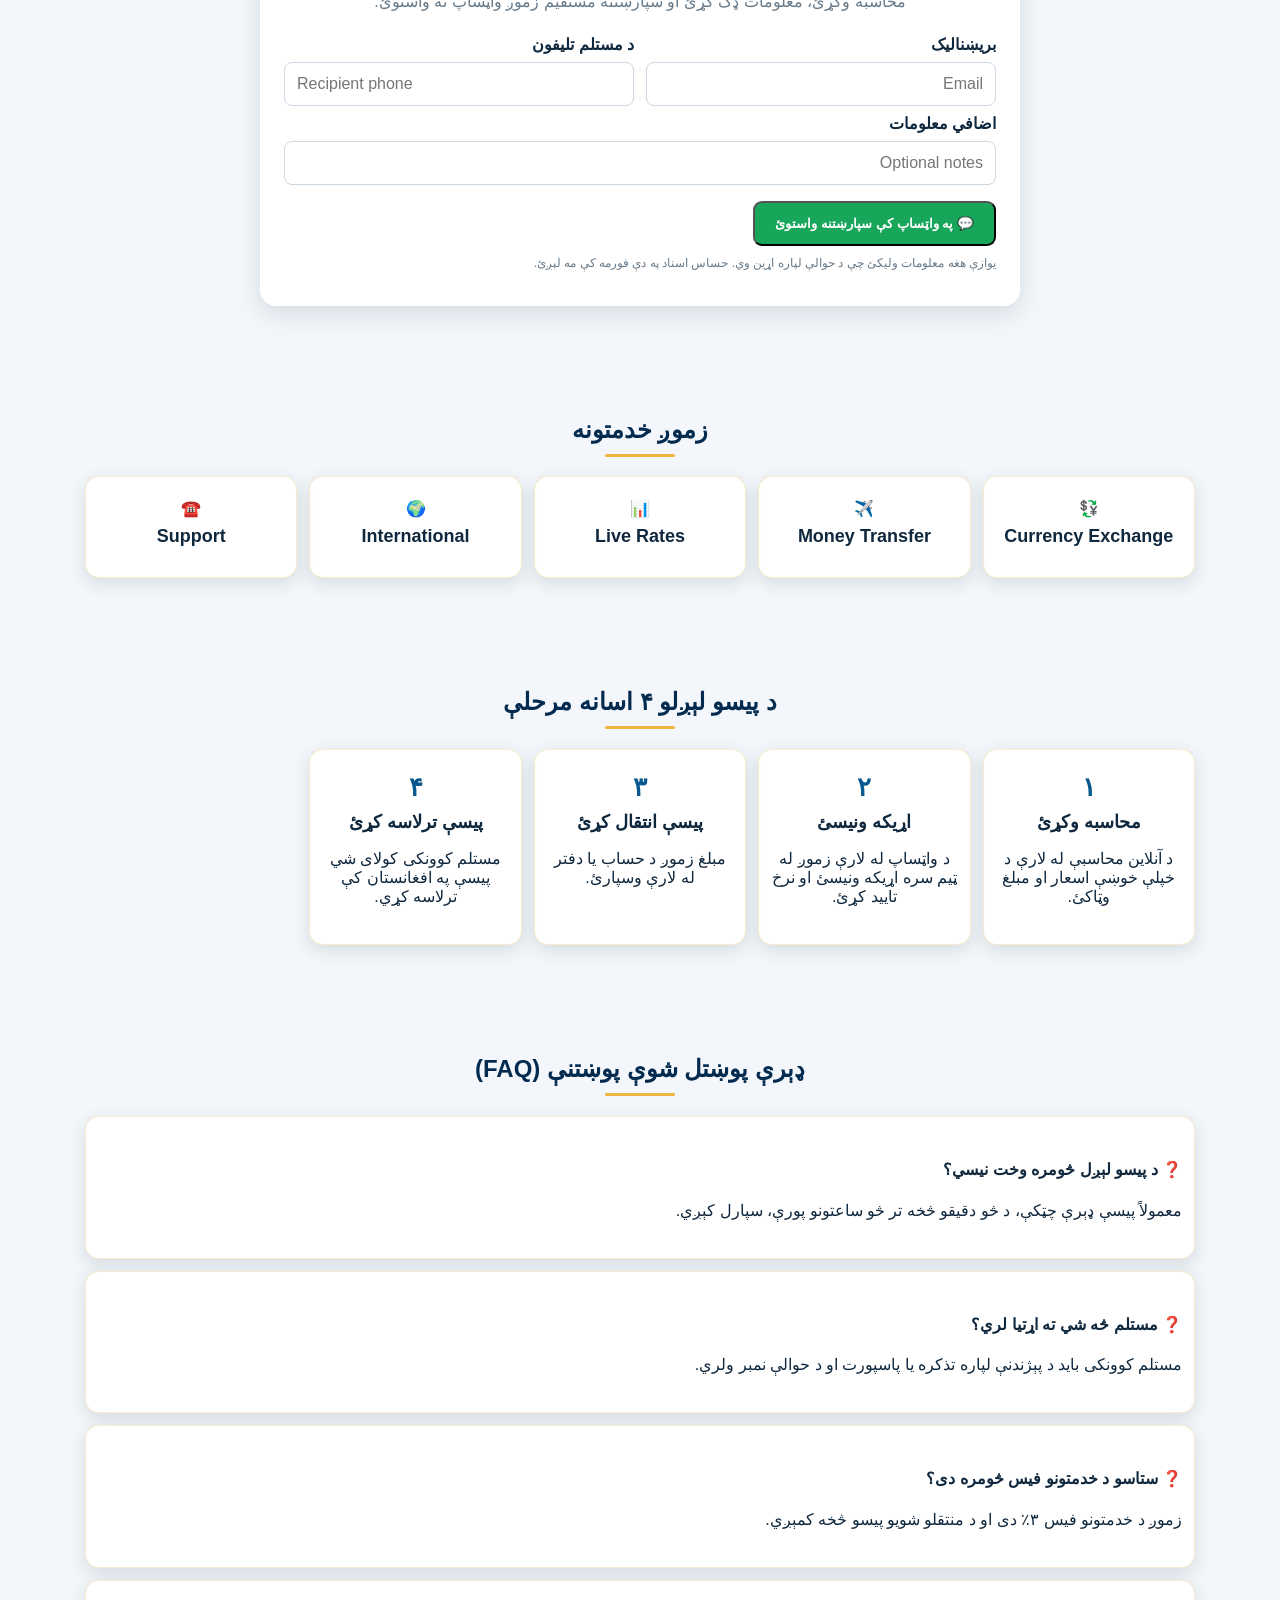
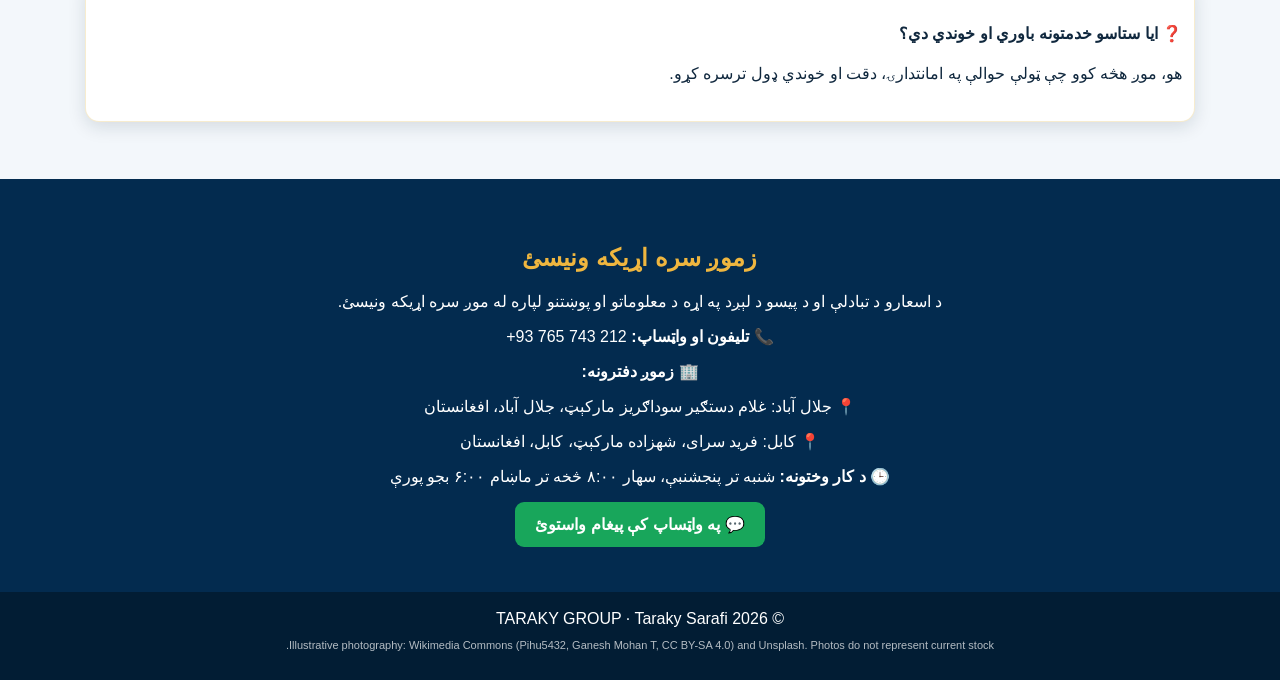
==== commit dfee6f2b: "Display authentic Taraky Group China factory solar and motors photos" ====
--- a/index.html
+++ b/index.html
@@ -1 +1 @@
-<!doctype html><html lang="ps" dir="rtl"><head><meta charset="utf-8"><meta name="viewport" content="width=device-width,initial-scale=1"><title>تره کی صرافي | Taraky Sarafi</title><link rel="stylesheet" href="brand-assets.css"><style>:root{--n:#032b4f;--b:#07588d;--g:#efb63f;--gr:#18a65b;--bg:#f3f7fb}*{box-sizing:border-box}body{margin:0;font-family:Arial,sans-serif;background:var(--bg);color:#10283e}header{background:var(--n);color:#fff;padding:14px 20px}.head{max-width:1150px;margin:auto;display:flex;justify-content:space-between;align-items:center;gap:15px}.brand{display:flex;align-items:center;gap:10px}.logo{width:55px;height:55px;border:3px solid var(--g);border-radius:50%;display:grid;place-items:center;color:var(--g);font-weight:900}.brand b{color:var(--g);font-size:24px}.langs button{padding:8px 11px;border:0;border-radius:5px;margin:2px;cursor:pointer}.hero{color:#fff;text-align:center;padding:75px 20px;position:relative;background:linear-gradient(90deg,rgba(3,43,79,.90),rgba(3,43,79,.58)),url('https://upload.wikimedia.org/wikipedia/commons/thumb/4/4d/Blue_Mosque_in_Mazar-i-Sharif.jpg/1280px-Blue_Mosque_in_Mazar-i-Sharif.jpg') center/cover}.hero h1{color:var(--g);font-size:50px;margin:0}.hero p{font-size:20px}.btn{display:inline-block;background:var(--gr);color:white;padding:13px 20px;border-radius:9px;text-decoration:none;font-weight:bold}.wrap{max-width:1150px;margin:auto;padding:45px 20px}.title{text-align:center;color:var(--n)}.dest{display:grid;grid-template-columns:repeat(3,1fr);gap:12px}.services{display:grid;grid-template-columns:repeat(5,1fr);gap:12px}.card{background:#fff;padding:22px 12px;border-radius:14px;text-align:center;box-shadow:0 5px 18px #1232}.card b{display:block;font-size:18px;margin:8px}.rates{display:grid;grid-template-columns:repeat(3,1fr);gap:12px}.rate strong{font-size:25px;color:var(--b)}.rate .customer{color:#08713a}.rate small{display:block;color:#687b8b;margin-top:5px}.live{color:#d52222;font-weight:bold}.calc{background:#e9f2f9}.panel{max-width:760px;margin:auto;background:#fff;padding:24px;border-radius:16px;box-shadow:0 8px 24px #1232}.row{display:grid;grid-template-columns:1fr 1fr;gap:12px}.field label{display:block;font-weight:bold;margin:8px 0}.field input,.field select{width:100%;padding:12px;border:1px solid #cbd8e4;border-radius:8px;font-size:16px}.summary{margin-top:18px;background:#f4f8fc;border-radius:10px;padding:15px;line-height:1.9}.final{background:#e7f7ee;padding:13px;border-radius:8px;font-size:22px;font-weight:900;color:#08713a}.warn{font-size:12px;color:#687b8b;margin-top:10px}.contact{background:var(--n);color:white;text-align:center;padding:45px 20px}.contact h2{color:var(--g)}footer{background:#021d34;color:white;text-align:center;padding:18px}@media(max-width:800px){.dest,.services{grid-template-columns:1fr 1fr}.rates{grid-template-columns:1fr 1fr}.hero h1{font-size:38px}.head{flex-wrap:wrap}.row{grid-template-columns:1fr}}@media(max-width:480px){.rates,.dest,.services{grid-template-columns:1fr}}.group-nav{background:#fff;padding:13px 20px;display:flex;justify-content:center;gap:18px;flex-wrap:wrap;box-shadow:0 2px 8px #1232}.group-nav a{color:#07588d;text-decoration:none;font-weight:bold}.import-grid{display:grid;grid-template-columns:repeat(3,1fr);gap:14px}.import-card{background:white;border-radius:14px;overflow:hidden;box-shadow:0 5px 18px #1232}.import-card .photo{height:200px;background:#e9f2f9;overflow:hidden}.import-card .photo img{display:block;width:100%;height:100%;object-fit:cover}.import-card .detail{padding:20px}.import-card h3{margin:0 0 10px;color:#032b4f}.import-card p{line-height:1.6}.import-card a{display:inline-block;margin-top:8px}.story{background:#e9f2f9}.story p{max-width:850px;margin:12px auto;line-height:1.9;text-align:center}@media(max-width:800px){.import-grid{grid-template-columns:1fr}}</style></head><body><header><div class="head"><div class="brand"><div class="logo">🇦🇫</div><div><b id="brand">تره کي ګروپ</b><div>TARAKY GROUP</div></div></div><div class="langs"><button onclick="lang('ps')">پښتو</button><button onclick="lang('fa')">دری</button><button onclick="lang('en')">English</button></div></div></header><nav class="group-nav"><a href="#importSection">Taraky Import</a><a href="#solar">Taraky Solar</a><a href="#motors">Taraky Motors</a><a href="#electronics">Taraky Electronics</a><a href="#calcTitle">Taraky Sarafi</a></nav><section class="hero"><h1 id="hero">تره کي ګروپ | TARAKY GROUP</h1><p id="tag">واردات له چین څخه، لمریزه انرژي، موټرونه او مالي خدمتونه</p><p id="sub">په افغانستان کې زموږ مرکز — له چین سره سوداګریزې اړیکې</p><a class="btn" href="https://wa.me/93765743212">WhatsApp: 0093 765743212</a></section><section class="wrap" id="importSection"><h2 class="title" id="importTitle">TARAKY IMPORT — له چین څخه افغانستان ته</h2><p id="importIntro" style="text-align:center;line-height:1.8">موږ د مشتریانو په غوښتنه د چین له عرضه کوونکو څخه محصولات پلټو، قیمت او لېږد ارزونه کوو او د فرمایش لپاره وړاندیز چمتو کوو.</p><div class="import-grid"><article class="import-card" id="solar"><div class="photo"><img src="https://commons.wikimedia.org/wiki/Special:FilePath/Inverter_battery_-_Loom_Solar.jpg?width=900" alt="Solar inverter and battery" loading="lazy"></div><div class="detail"><h3>Taraky Solar</h3><p id="solarDesc">لمریز پینلونه، انورټرونه، لیتیم بیټرۍ او د کورونو او سوداګریزو ځایونو لپاره د انرژۍ سیستمونه.</p><a class="btn" href="https://wa.me/93765743212?text=Hello%2C%20I%20would%20like%20a%20quote%20for%20solar%20equipment.">WhatsApp · Quote</a></div></article><article class="import-card" id="motors"><div class="photo"><img src="https://commons.wikimedia.org/wiki/Special:FilePath/BYD_Atto_3.jpg?width=900" alt="BYD vehicle" loading="lazy"></div><div class="detail"><h3>Taraky Motors</h3><p id="motorsDesc">له چین څخه د غوښتنې له مخې کارول شوي موټرونه، د BYD، Toyota او نورو برانډونو په ګډون.</p><a class="btn" href="https://wa.me/93765743212?text=Hello%2C%20I%20would%20like%20a%20quote%20for%20a%20car%20from%20China.">WhatsApp · Quote</a></div></article><article class="import-card" id="electronics"><div class="photo"><img src="https://images.unsplash.com/photo-1511707171634-5f897ff02aa9?w=900&auto=format&fit=crop&q=80" alt="Mobile phones" loading="lazy"></div><div class="detail"><h3>Taraky Electronics</h3><p id="electronicsDesc">موبایلونه او برېښنایي وسایل د مشتری د غوښتنې او موجودیت له مخې.</p><a class="btn" href="https://wa.me/93765743212?text=Hello%2C%20I%20would%20like%20a%20quote%20for%20electronics.">WhatsApp · Quote</a></div></article></div><p class="warn" id="importNote" style="text-align:center">ټول محصولات د فرمایش پر اساس دي. قیمت، ګمرک، لېږد، تضمین او د رسېدو وخت باید د فرمایش مخکې په لیکلې بڼه تایید شي.</p></section><section class="story"><div class="wrap"><h2 class="title" id="storyTitle">زموږ د چین سفر او د عرضه کوونکو لیدنې</h2><p id="storyText">زموږ د ټیم غړي په شخصي توګه بیجینګ، شانګهای، شېنژن او نور ښارونه لیدلي او له ASR، SKE او Rock سره یې سوداګریزې لیدنې او تړونونه ترسره کړي دي. دا تجربه موږ سره مرسته کوي چې د محصولاتو، تولید او سوداګریزې همکارۍ په اړه ښه معلومات ولرو.</p></div></section><section class="wrap"><h2 class="title" id="destTitle">زموږ د پیسو لېږد سیمې</h2><div class="dest"><div class="card">🇪🇺<b>اروپا</b>Europe</div><div class="card">🇬🇧<b>بریتانیا</b>United Kingdom</div><div class="card">🇨🇳<b>چین</b>China</div><div class="card">🇵🇰<b>پاکستان</b>Pakistan</div><div class="card">🇦🇪<b>دوبۍ</b>Dubai / UAE</div><div class="card">🇸🇦<b>سعودي عربستان</b>Saudi Arabia</div></div></section><section class="wrap"><h2 class="title" id="ratesTitle">د نن ورځې نرخونه</h2><p style="text-align:center"><span class="live">● LIVE reference</span> <span id="updated">Loading…</span></p><div class="rates" id="rates"></div></section><section class="calc"><div class="wrap"><h2 class="title" id="calcTitle">د پیسو لېږد محاسبه</h2><div class="panel"><div class="row"><div class="field"><label id="customerLabel">د مشتری نوم</label><input id="customerName" type="text" placeholder="Customer name"></div><div class="field"><label id="recipientLabel">د ترلاسه کوونکي نوم</label><input id="recipientName" type="text" placeholder="Recipient name"></div></div><div class="row"><div class="field"><label id="customerPhoneLabel">د مشتری تلیفون</label><input id="customerPhone" type="tel" placeholder="Customer phone"></div><div class="field"><label id="transferRefLabel">د حوالې نمبر</label><input id="transferRef" type="text" placeholder="TS-000001" maxlength="9"></div></div><div class="row"><div class="field"><label id="directionLabel">د تبادلې لوری</label><select id="direction"><option value="toAFN">بهرنۍ اسعار → AFN</option><option value="fromAFN">AFN → بهرنۍ اسعار</option></select></div><div></div></div><div class="row"><div class="field"><label id="sendLabel">تاسو څومره لېږئ؟</label><input id="amount" type="number" value="100" min="0"></div><div class="field"><label id="currencyLabel">اسعار</label><select id="from"><option>USD</option><option>EUR</option><option>GBP</option><option>NOK</option><option>PKR</option><option>CNY</option><option>AED</option><option>SAR</option></select></div></div><div class="summary"><div><span id="liveLabel">د بازار LIVE مرجع نرخ:</span> <b id="liveRate">—</b></div><div><span id="tarakyLabel">د مشتری تره کی نرخ:</span> <b id="tarakyRate">—</b></div><div><span id="feeLabel">د خدمت فیس (3%):</span> <b id="fee">—</b></div><div><span id="exchangeLabel">د تبادلې مبلغ:</span> <b id="net">—</b></div><div class="final"><span id="receiveLabel">مستلم ترلاسه کوي:</span> <span id="receive">—</span></div></div><div style="margin-top:14px;padding:12px;background:#fff7df;border-radius:8px;font-size:13px" id="confirmNote">⚠️ د محاسبې نرخ معلوماتي دی. د پیسو له سپارلو مخکې د تره کی صرافي له ټیم سره وروستی نرخ تایید کړئ.</div><div style="margin-top:14px"><button class="btn" type="button" onclick="receipt()">🧾 Lag kvittering / Receipt</button></div><div class="warn" id="note">LIVE نرخ یوازې د بازار مرجع ده. د مشتری نرخ د هر اسعار لپاره ځانګړی د مشتری نرخ ټاکل شوی، او 3٪ د خدمت فیس له لېږل شوي مبلغ څخه کمېږي. نرخونه بدلېدلی شي.</div></div></div></section><section class="wrap" id="orderSection"><h2 class="title" id="orderTitle">د حوالې سپارښتنه</h2><div class="panel"><p id="orderIntro" style="text-align:center;color:#687b8b">محاسبه وکړئ، معلومات ډک کړئ او سپارښتنه مستقیم زموږ واټساپ ته واستوئ.</p><div class="row"><div class="field"><label id="orderEmailLabel">بریښنالیک</label><input id="orderEmail" type="email" placeholder="Email"></div><div class="field"><label id="orderRecipientPhoneLabel">د مستلم تلیفون</label><input id="orderRecipientPhone" type="tel" placeholder="Recipient phone"></div></div><div class="field"><label id="orderNotesLabel">اضافي معلومات</label><input id="orderNotes" type="text" placeholder="Optional notes"></div><div style="margin-top:16px"><button class="btn" id="orderBtn" type="button" onclick="sendOrder()">💬 په واټساپ کې سپارښتنه واستوئ</button></div><p class="warn" id="orderPrivacy">یوازې هغه معلومات ولیکئ چې د حوالې لپاره اړین وي. حساس اسناد په دې فورمه کې مه لېږئ.</p></div></section><section class="wrap"><h2 class="title" id="serviceTitle">زموږ خدمتونه</h2><div class="services"><div class="card">💱<b>Currency Exchange</b></div><div class="card">✈️<b>Money Transfer</b></div><div class="card">📊<b>Live Rates</b></div><div class="card">🌍<b>International</b></div><div class="card">☎️<b>Support</b></div></div></section><section class="wrap" id="howSection"><h2 class="title" id="howTitle">د پیسو لېږلو ۴ اسانه مرحلې</h2><div class="services"><div class="card"><strong style="font-size:26px;color:var(--b)">۱</strong><b id="step1Title">محاسبه وکړئ</b><p id="step1Text">د آنلاین محاسبې له لارې د خپلې خوښې اسعار او مبلغ وټاکئ.</p></div><div class="card"><strong style="font-size:26px;color:var(--b)">۲</strong><b id="step2Title">اړیکه ونیسئ</b><p id="step2Text">د واټساپ له لارې زموږ له ټیم سره اړیکه ونیسئ او نرخ تایید کړئ.</p></div><div class="card"><strong style="font-size:26px;color:var(--b)">۳</strong><b id="step3Title">پیسې انتقال کړئ</b><p id="step3Text">مبلغ زموږ د حساب یا دفتر له لارې وسپارئ.</p></div><div class="card"><strong style="font-size:26px;color:var(--b)">۴</strong><b id="step4Title">پیسې ترلاسه کړئ</b><p id="step4Text">مستلم کوونکی کولای شي پیسې په افغانستان کې ترلاسه کړي.</p></div></div></section><section class="wrap" id="faqSection"><h2 class="title" id="faqTitle">ډېرې پوښتل شوې پوښتنې (FAQ)</h2><div><div class="card" style="text-align:right;margin-bottom:12px"><h4 id="faqQ1">❓ د پیسو لېږل څومره وخت نیسي؟</h4><p id="faqA1">معمولاً پیسې ډېرې چټکې، د څو دقیقو څخه تر څو ساعتونو پورې، سپارل کېږي.</p></div><div class="card" style="text-align:right;margin-bottom:12px"><h4 id="faqQ2">❓ مستلم څه شي ته اړتیا لري؟</h4><p id="faqA2">مستلم کوونکی باید د پېژندنې لپاره تذکره یا پاسپورت او د حوالې نمبر ولري.</p></div><div class="card" style="text-align:right;margin-bottom:12px"><h4 id="faqQ3">❓ ستاسو د خدمتونو فیس څومره دی؟</h4><p id="faqA3">زموږ د خدمتونو فیس ۳٪ دی او د منتقلو شویو پیسو څخه کمېږي.</p></div><div class="card" style="text-align:right;margin-bottom:12px"><h4 id="faqQ4">❓ ایا ستاسو خدمتونه باوري او خوندي دي؟</h4><p id="faqA4">هو، موږ هڅه کوو چې ټولې حوالې په امانتدارۍ، دقت او خوندي ډول ترسره کړو.</p></div></div></section><section class="contact"><h2 id="contactTitle">زموږ سره اړیکه ونیسئ</h2><p id="contactIntro">د اسعارو د تبادلې او د پیسو د لېږد په اړه د معلوماتو او پوښتنو لپاره له موږ سره اړیکه ونیسئ.</p><p><strong id="phoneLabel">📞 تلیفون او واټساپ:</strong> <span style="direction:ltr;display:inline-block">+93 765 743 212</span></p><p><strong id="officesLabel">🏢 زموږ دفترونه:</strong></p><p id="jalalabadOffice">📍 جلال آباد: غلام دستګیر سوداګریز مارکېټ، جلال آباد، افغانستان</p><p id="kabulOffice">📍 کابل: فرید سرای، شهزاده مارکېټ، کابل، افغانستان</p><p><strong id="hoursLabel">🕒 د کار وختونه:</strong> <span id="hoursText">شنبه تر پنجشنبې، سهار ۸:۰۰ څخه تر ماښام ۶:۰۰ بجو پورې</span></p><a class="btn" id="whatsappBtn" href="https://wa.me/93765743212">💬 په واټساپ کې پیغام واستوئ</a></section><footer>© 2026 TARAKY GROUP · Taraky Sarafi<div style="display:none" id="siteVersion">2026-10-07-0700</div><p style="font-size:11px;opacity:.7">Illustrative photography: Wikimedia Commons (Pihu5432, Ganesh Mohan T, CC BY-SA 4.0) and Unsplash. Photos do not represent current stock.</p></footer><script>const currencies=['USD','EUR','GBP','NOK','PKR','CNY','AED','SAR'];const RATE_MARGIN=0.032;const SERVICE_FEE=0.03;let R={};async function load(){try{let q=currencies.join(',');let r=await fetch('https://api.frankfurter.dev/v2/rates?base=AFN&quotes='+q);if(!r.ok)throw 0;let d=await r.json();d.forEach(x=>R[x.quote]=1/x.rate);document.getElementById('updated').textContent='Updated: '+(d[0]?.date||'');render();calc()}catch(e){document.getElementById('updated').textContent='Rate service unavailable';}}function customerRate(c){return R[c]*(1-RATE_MARGIN)}function render(){document.getElementById('rates').innerHTML=currencies.map(c=>'<div class="card rate"><b>'+c+' → AFN</b><small>LIVE reference</small><strong>'+R[c].toFixed(4)+'</strong><small>Taraky customer rate</small><strong class="customer">'+customerRate(c).toFixed(4)+'</strong></div>').join('')}function calc(){let a=+document.getElementById('amount').value||0,c=document.getElementById('from').value,live=R[c];if(!live)return;let taraky=customerRate(c),dir=document.getElementById('direction').value,fee=a*SERVICE_FEE,net=a-fee,receive=dir==='toAFN'?net*taraky:net/taraky;document.getElementById('liveRate').textContent='1 '+c+' = '+live.toFixed(4)+' AFN';document.getElementById('tarakyRate').textContent='1 '+c+' = '+taraky.toFixed(4)+' AFN';document.getElementById('fee').textContent=fee.toFixed(2)+' '+(dir==='toAFN'?c:'AFN');document.getElementById('net').textContent=net.toFixed(2)+' '+(dir==='toAFN'?c:'AFN');document.getElementById('receive').textContent=receive.toLocaleString(undefined,{maximumFractionDigits:2})+' '+(dir==='toAFN'?'AFN':c)}function sendOrder(){let name=document.getElementById('customerName').value.trim(),phone=document.getElementById('customerPhone').value.trim(),recipient=document.getElementById('recipientName').value.trim(),rphone=document.getElementById('orderRecipientPhone').value.trim(),email=document.getElementById('orderEmail').value.trim(),notes=document.getElementById('orderNotes').value.trim(),a=+document.getElementById('amount').value||0,c=document.getElementById('from').value,dir=document.getElementById('direction').value,live=R[c];if(!name||!phone||!recipient||!rphone||!a||!live){alert('Please enter sender name, sender phone, recipient name, recipient phone and amount.');return}let taraky=customerRate(c),fee=a*SERVICE_FEE,net=a-fee,receive=dir==='toAFN'?net*taraky:net/taraky,msg='سلام، د تره کی صرافي د حوالې نوې سپارښتنه / New transfer request\n\n👤 Sender: '+name+'\n📞 Sender phone: '+phone+'\n📧 Email: '+(email||'—')+'\n👥 Recipient: '+recipient+'\n📱 Recipient phone: '+rphone+'\n💰 Amount: '+a.toFixed(2)+' '+(dir==='toAFN'?c:'AFN')+'\n💱 Taraky rate: 1 '+c+' = '+taraky.toFixed(4)+' AFN\n🧾 Fee (3%): '+fee.toFixed(2)+' '+(dir==='toAFN'?c:'AFN')+'\n✅ Estimated recipient amount: '+receive.toLocaleString(undefined,{maximumFractionDigits:2})+' '+(dir==='toAFN'?'AFN':c)+'\n📝 Notes: '+(notes||'—')+'\n\n⚠️ Please confirm the final rate and transfer reference (TS number).';window.open('https://wa.me/93765743212?text='+encodeURIComponent(msg),'_blank')}function receipt(){let a=+document.getElementById('amount').value||0,c=document.getElementById('from').value,live=R[c];if(!live||a<=0)return;let taraky=customerRate(c),dir=document.getElementById('direction').value,fee=a*SERVICE_FEE,net=a-fee,receive=dir==='toAFN'?net*taraky:net/taraky,customer=(document.getElementById('customerName').value||'—'),recipient=(document.getElementById('recipientName').value||'—'),phone=(document.getElementById('customerPhone').value||'—'),manualRef=document.getElementById('transferRef').value.trim().toUpperCase();let no=/^TS-\d{6}$/.test(manualRef)?manualRef:'TS-DRAFT',dt=new Date().toLocaleString();let w=window.open('','_blank');w.document.write('<!doctype html><html><head><meta charset="utf-8"><title>Taraky Sarafi Receipt</title><style>body{font-family:Arial;max-width:650px;margin:40px auto;padding:25px;color:#10283e}.head{text-align:center;border-bottom:2px solid #efb63f;padding-bottom:15px}h1{color:#032b4f}.row{display:flex;justify-content:space-between;border-bottom:1px solid #ddd;padding:10px 0}.total{font-size:22px;font-weight:bold;color:#08713a}.note{margin-top:25px;font-size:12px;color:#687b8b}.print{margin-top:20px;padding:12px 18px;background:#18a65b;color:white;border:0;border-radius:8px}@media print{.print{display:none}}</style></head><body><div class="head"><h1>🇦🇫 TARAKY SARAFI</h1><b>تره کی صرافي</b><p>Money Transfer Receipt / د پیسو لېږد رسید</p></div><div class="row"><span>Receipt No.</span><b>'+no+'</b></div><div class="row"><span>Date</span><b>'+dt+'</b></div><div class="row" style="background:#eef6ff"><span><strong>Sender / Customer name</strong></span><b>'+customer+'</b></div><div class="row"><span>Customer phone</span><b>'+phone+'</b></div><div class="row" style="background:#eef6ff"><span><strong>Recipient name</strong></span><b>'+recipient+'</b></div><div class="row"><span>Amount sent</span><b>'+a.toFixed(2)+' '+(dir==='toAFN'?c:'AFN')+'</b></div><div class="row"><span>Taraky rate</span><b>1 '+c+' = '+taraky.toFixed(4)+' AFN</b></div><div class="row"><span>Service fee (3%)</span><b>'+fee.toFixed(2)+' '+(dir==='toAFN'?c:'AFN')+'</b></div><div class="row"><span>Amount exchanged</span><b>'+net.toFixed(2)+' '+(dir==='toAFN'?c:'AFN')+'</b></div><div class="row total"><span>Recipient receives</span><b>'+receive.toLocaleString(undefined,{maximumFractionDigits:2})+' '+(dir==='toAFN'?'AFN':c)+'</b></div><p class="note">Calculator estimate only. Final exchange rate must be confirmed by Taraky Sarafi before payment. TS-DRAFT is not a registered transaction number.</p><button class="print" onclick="window.print()">Print / Save PDF</button> <button class="print" onclick="shareWA()">Share on WhatsApp</button><script>function shareWA(){var t=document.body.innerText.replace("Print / Save PDF","").replace("Share on WhatsApp","");location.href="https://wa.me/?text="+encodeURIComponent(t)}<\/script></body></html>');w.document.close()}document.getElementById('amount').oninput=calc;document.getElementById('from').onchange=calc;document.getElementById('direction').onchange=calc;const T={ps:{dir:'rtl',brand:'تره کی صرافي',tag:'د اسعارو تبادله او د پیسو لېږد',sub:'له افغانستانه نړۍ ته — له نړۍ څخه افغانستان ته',dest:'زموږ د پیسو لېږد سیمې',rates:'د نن ورځې نرخونه',calc:'د پیسو لېږد محاسبه',send:'تاسو څومره لېږئ؟',cur:'اسعار',live:'د بازار LIVE مرجع نرخ:',taraky:'د مشتری تره کی نرخ:',fee:'د خدمت فیس (3%):',ex:'د تبادلې مبلغ:',rec:'مستلم ترلاسه کوي:',note:'LIVE نرخ یوازې د بازار مرجع ده. د مشتری نرخ د هر اسعار لپاره ځانګړی د مشتری نرخ ټاکل شوی، او 3٪ د خدمت فیس له لېږل شوي مبلغ څخه کمېږي. نرخونه بدلېدلی شي.',services:'زموږ خدمتونه',contact:'اړیکه ونیسئ',customer:'د مشتری نوم',recipient:'د ترلاسه کوونکي نوم',direction:'د تبادلې لوری',toAFN:'بهرنۍ اسعار → افغانۍ',fromAFN:'افغانۍ → بهرنۍ اسعار',faqTitle:'ډېرې پوښتل شوې پوښتنې (FAQ)',faqQ1:'❓ د پیسو لېږل څومره وخت نیسي؟',faqA1:'معمولاً پیسې ډېرې چټکې، د څو دقیقو څخه تر څو ساعتونو پورې، سپارل کېږي.',faqQ2:'❓ مستلم څه شي ته اړتیا لري؟',faqA2:'مستلم کوونکی باید د پېژندنې لپاره تذکره یا پاسپورت او د حوالې نمبر ولري.',faqQ3:'❓ ستاسو د خدمتونو فیس څومره دی؟',faqA3:'زموږ د خدمتونو فیس ۳٪ دی او د منتقلو شویو پیسو څخه کمېږي.',faqQ4:'❓ ایا ستاسو خدمتونه باوري او خوندي دي؟',faqA4:'هو، موږ هڅه کوو چې ټولې حوالې په امانتدارۍ، دقت او خوندي ډول ترسره کړو.',contactIntro:'د اسعارو د تبادلې او د پیسو د لېږد په اړه د معلوماتو او پوښتنو لپاره له موږ سره اړیکه ونیسئ.',phoneLabel:'📞 تلیفون او واټساپ:',officesLabel:'🏢 زموږ دفترونه:',jalalabadOffice:'📍 جلال آباد: غلام دستګیر سوداګریز مارکېټ، جلال آباد، افغانستان',kabulOffice:'📍 کابل: فرید سرای، شهزاده مارکېټ، کابل، افغانستان',hoursLabel:'🕒 د کار وختونه:',hoursText:'شنبه تر پنجشنبې، سهار ۸:۰۰ څخه تر ماښام ۶:۰۰ بجو پورې',whatsappBtn:'💬 په واټساپ کې پیغام واستوئ',howTitle:'د پیسو لېږلو ۴ اسانه مرحلې',step1Title:'محاسبه وکړئ',step1Text:'د آنلاین محاسبې له لارې د خپلې خوښې اسعار او مبلغ وټاکئ.',step2Title:'اړیکه ونیسئ',step2Text:'د واټساپ له لارې زموږ له ټیم سره اړیکه ونیسئ او نرخ تایید کړئ.',step3Title:'پیسې انتقال کړئ',step3Text:'مبلغ زموږ د حساب یا دفتر له لارې وسپارئ.',step4Title:'پیسې ترلاسه کړئ',step4Text:'مستلم کوونکی کولای شي پیسې په افغانستان کې ترلاسه کړي.',customerPhone:'د مشتری تلیفون',transferRef:'د حوالې نمبر',confirmNote:'⚠️ د محاسبې نرخ معلوماتي دی. د پیسو له سپارلو مخکې د تره کی صرافي له ټیم سره وروستی نرخ تایید کړئ.',orderTitle:'د حوالې سپارښتنه',orderIntro:'محاسبه وکړئ، معلومات ډک کړئ او سپارښتنه مستقیم زموږ واټساپ ته واستوئ.',orderEmail:'بریښنالیک',orderRecipientPhone:'د مستلم تلیفون',orderNotes:'اضافي معلومات',orderBtn:'💬 په واټساپ کې سپارښتنه واستوئ',orderPrivacy:'یوازې هغه معلومات ولیکئ چې د حوالې لپاره اړین وي. حساس اسناد په دې فورمه کې مه لېږئ.'},fa:{dir:'rtl',brand:'صرافی تره کی',tag:'تبادله اسعار و انتقال پول',sub:'از افغانستان به جهان — از جهان به افغانستان',dest:'مقاصد انتقال پول',rates:'نرخ‌های امروز',calc:'محاسبه انتقال پول',send:'چقدر می‌فرستید؟',cur:'ارز',live:'نرخ مرجع LIVE بازار:',taraky:'نرخ مشتری تره کی:',fee:'هزینه خدمات (3%):',ex:'مبلغ قابل تبدیل:',rec:'گیرنده دریافت می‌کند:',note:'نرخ LIVE فقط نرخ مرجع بازار است. نرخ مشتری برای هر ارز به‌صورت جداگانه بر اساس نرخ LIVE تعیین می‌شود و 3٪ هزینه خدمات از مبلغ ارسالی کسر می‌شود. نرخ‌ها قابل تغییر است.',services:'خدمات ما',contact:'تماس با ما',customer:'نام مشتری',recipient:'نام گیرنده',direction:'جهت تبدیل',toAFN:'ارز خارجی → افغانی',fromAFN:'افغانی → ارز خارجی',faqTitle:'سوالات متداول (FAQ)',faqQ1:'❓ انتقال پول چقدر زمان می‌برد؟',faqA1:'معمولاً پول بسیار سریع، از چند دقیقه تا چند ساعت، تحویل داده می‌شود.',faqQ2:'❓ گیرنده به چه چیزی نیاز دارد؟',faqA2:'گیرنده برای شناسایی باید تذکره یا پاسپورت و شماره حواله را همراه داشته باشد.',faqQ3:'❓ هزینه خدمات شما چقدر است؟',faqA3:'هزینه خدمات ما ۳٪ است و از مبلغ انتقالی کسر می‌شود.',faqQ4:'❓ آیا خدمات شما مطمئن و امن است؟',faqA4:'بله، ما تلاش می‌کنیم تمام حواله‌ها را با امانتداری، دقت و به شکل امن انجام دهیم.',contactIntro:'برای معلومات و سوالات درباره تبدیل اسعار و انتقال پول با ما تماس بگیرید.',phoneLabel:'📞 تلفن و واتساپ:',officesLabel:'🏢 دفاتر ما:',jalalabadOffice:'📍 جلال‌آباد: مارکیت تجارتی غلام دستگیر، جلال‌آباد، افغانستان',kabulOffice:'📍 کابل: سرای فرید، مارکیت شهزاده، کابل، افغانستان',hoursLabel:'🕒 ساعات کاری:',hoursText:'شنبه تا پنجشنبه، ۸:۰۰ صبح تا ۶:۰۰ شام',whatsappBtn:'💬 پیام در واتساپ',howTitle:'۴ مرحله آسان برای انتقال پول',step1Title:'محاسبه کنید',step1Text:'از طریق محاسبه‌گر آنلاین، ارز و مبلغ مورد نظر خود را انتخاب کنید.',step2Title:'تماس بگیرید',step2Text:'از طریق واتساپ با تیم ما تماس بگیرید و نرخ را تأیید کنید.',step3Title:'پول را انتقال دهید',step3Text:'مبلغ را از طریق حساب یا دفتر ما تحویل دهید.',step4Title:'پول را دریافت کنید',step4Text:'گیرنده می‌تواند پول را در افغانستان دریافت کند.',customerPhone:'تلفن مشتری',transferRef:'شماره حواله',confirmNote:'⚠️ نرخ محاسبه‌گر معلوماتی است. پیش از پرداخت، نرخ نهایی را با تیم صرافی تره کی تأیید کنید.',orderTitle:'درخواست حواله',orderIntro:'محاسبه کنید، معلومات را تکمیل کنید و درخواست را مستقیم به واتساپ ما بفرستید.',orderEmail:'ایمیل',orderRecipientPhone:'تلفن گیرنده',orderNotes:'معلومات اضافی',orderBtn:'💬 ارسال درخواست در واتساپ',orderPrivacy:'فقط معلومات لازم برای حواله را وارد کنید. اسناد حساس را در این فورم ارسال نکنید.'},en:{dir:'ltr',brand:'Taraky Sarafi',tag:'Currency Exchange & Money Transfer',sub:'From Afghanistan to the world — from the world to Afghanistan',dest:'Transfer Destinations',rates:"Today's Rates",calc:'Money Transfer Calculator',send:'How much are you sending?',cur:'Currency',live:'LIVE market reference:',taraky:'Taraky customer rate:',fee:'Service fee (3%):',ex:'Amount exchanged:',rec:'Recipient receives:',note:'LIVE is a market reference only. The customer rate is set set separately for each currency based on the LIVE reference, and a 3% service fee is deducted from the amount sent. Rates may change.',services:'Our Services',contact:'Contact Us',customer:'Customer name',recipient:'Recipient name',direction:'Exchange direction',toAFN:'Foreign currency → AFN',fromAFN:'AFN → Foreign currency',faqTitle:'Frequently Asked Questions (FAQ)',faqQ1:'❓ How long does a money transfer take?',faqA1:'Transfers are normally delivered quickly, from a few minutes to a few hours.',faqQ2:'❓ What does the recipient need?',faqA2:'The recipient should have a Tazkira or passport for identification and the transfer reference number.',faqQ3:'❓ What is your service fee?',faqA3:'Our service fee is 3% and is deducted from the transferred amount.',faqQ4:'❓ Is your service reliable and secure?',faqA4:'Yes, we aim to process every transfer carefully, securely and with integrity.',contactIntro:'Contact us for information and questions about currency exchange and money transfers.',phoneLabel:'📞 Phone & WhatsApp:',officesLabel:'🏢 Our offices:',jalalabadOffice:'📍 Jalalabad: Ghulam Dastagir Commercial Market, Jalalabad, Afghanistan',kabulOffice:'📍 Kabul: Farid Sarai, Shahzada Market, Kabul, Afghanistan',hoursLabel:'🕒 Opening hours:',hoursText:'Saturday–Thursday, 8:00 AM–6:00 PM',whatsappBtn:'💬 Message us on WhatsApp',howTitle:'4 Easy Steps to Send Money',step1Title:'Calculate',step1Text:'Use our online calculator to select your currency and amount.',step2Title:'Contact Us',step2Text:'Contact our team on WhatsApp and confirm the rate.',step3Title:'Transfer the Money',step3Text:'Provide the amount through our account or office.',step4Title:'Receive the Money',step4Text:'The recipient can receive the money in Afghanistan.',customerPhone:'Customer phone',transferRef:'Transfer reference',confirmNote:'⚠️ Calculator rates are estimates. Confirm the final rate with Taraky Sarafi before payment.',orderTitle:'Transfer Request',orderIntro:'Calculate, complete the details and send your request directly to our WhatsApp.',orderEmail:'Email',orderRecipientPhone:'Recipient phone',orderNotes:'Additional information',orderBtn:'💬 Send request on WhatsApp',orderPrivacy:'Only enter information needed for the transfer. Do not send sensitive documents through this form.'}};function lang(l){let x=T[l];document.documentElement.dir=x.dir;document.documentElement.lang=l;[['brand','brand'],['hero','brand'],['tag','tag'],['sub','sub'],['destTitle','dest'],['ratesTitle','rates'],['calcTitle','calc'],['sendLabel','send'],['currencyLabel','cur'],['liveLabel','live'],['tarakyLabel','taraky'],['feeLabel','fee'],['exchangeLabel','ex'],['receiveLabel','rec'],['note','note'],['serviceTitle','services'],['contactTitle','contact'],['customerLabel','customer'],['recipientLabel','recipient'],['directionLabel','direction'],['faqTitle','faqTitle'],['faqQ1','faqQ1'],['faqA1','faqA1'],['faqQ2','faqQ2'],['faqA2','faqA2'],['faqQ3','faqQ3'],['faqA3','faqA3'],['faqQ4','faqQ4'],['faqA4','faqA4'],['contactIntro','contactIntro'],['phoneLabel','phoneLabel'],['officesLabel','officesLabel'],['jalalabadOffice','jalalabadOffice'],['kabulOffice','kabulOffice'],['hoursLabel','hoursLabel'],['hoursText','hoursText'],['whatsappBtn','whatsappBtn'],['howTitle','howTitle'],['step1Title','step1Title'],['step1Text','step1Text'],['step2Title','step2Title'],['step2Text','step2Text'],['step3Title','step3Title'],['step3Text','step3Text'],['step4Title','step4Title'],['step4Text','step4Text'],['customerPhoneLabel','customerPhone'],['transferRefLabel','transferRef'],['confirmNote','confirmNote'],['orderTitle','orderTitle'],['orderIntro','orderIntro'],['orderEmailLabel','orderEmail'],['orderRecipientPhoneLabel','orderRecipientPhone'],['orderNotesLabel','orderNotes'],['orderBtn','orderBtn'],['orderPrivacy','orderPrivacy']].forEach(p=>document.getElementById(p[0]).textContent=x[p[1]]);let d=document.getElementById('direction');d.options[0].textContent=x.toAFN;d.options[1].textContent=x.fromAFN;document.getElementById('customerName').placeholder=x.customer;document.getElementById('recipientName').placeholder=x.recipient;calc()}const GROUP_TRANSLATIONS={ps:{brand:'تره کي ګروپ',hero:'تره کي ګروپ | TARAKY GROUP',tag:'واردات له چین څخه، لمریزه انرژي، موټرونه او مالي خدمتونه',sub:'په افغانستان کې زموږ مرکز — له چین سره سوداګریزې اړیکې',importTitle:'TARAKY IMPORT — له چین څخه افغانستان ته',importIntro:'موږ د مشتریانو په غوښتنه د چین له عرضه کوونکو څخه محصولات پلټو، قیمت او لېږد ارزونه کوو او د فرمایش لپاره وړاندیز چمتو کوو.',solarDesc:'لمریز پینلونه، انورټرونه، لیتیم بیټرۍ او د کورونو او سوداګریزو ځایونو لپاره د انرژۍ سیستمونه.',motorsDesc:'له چین څخه د غوښتنې له مخې کارول شوي موټرونه، د BYD، Toyota او نورو برانډونو په ګډون.',electronicsDesc:'موبایلونه او برېښنایي وسایل د مشتری د غوښتنې او موجودیت له مخې.',importNote:'ټول محصولات د فرمایش پر اساس دي. قیمت، ګمرک، لېږد، تضمین او د رسېدو وخت باید د فرمایش مخکې په لیکلې بڼه تایید شي.',storyTitle:'زموږ د چین سفر او د عرضه کوونکو لیدنې',storyText:'زموږ د ټیم غړي په شخصي توګه بیجینګ، شانګهای، شېنژن او نور ښارونه لیدلي او له ASR، SKE او Rock سره یې سوداګریزې لیدنې او تړونونه ترسره کړي دي.'},fa:{brand:'گروپ تره کی',hero:'گروپ تره کی | TARAKY GROUP',tag:'واردات از چین، انرژی خورشیدی، موتر و خدمات مالی',sub:'مرکز ما در افغانستان — ارتباط تجارتی با چین',importTitle:'TARAKY IMPORT — از چین به افغانستان',importIntro:'به درخواست مشتریان، محصولات را از عرضه‌کنندگان چین جستجو می‌کنیم و قیمت و حمل‌ونقل را بررسی می‌کنیم.',solarDesc:'پنل خورشیدی، انورتر، باتری لیتیومی و سیستم‌های انرژی برای خانه و تجارت.',motorsDesc:'موترهای دست‌دوم از چین، از جمله BYD، Toyota و برندهای دیگر، بر اساس سفارش.',electronicsDesc:'موبایل و وسایل الکترونیکی بر اساس سفارش و موجودی.',importNote:'تمام محصولات سفارشی هستند. قیمت، گمرک، حمل‌ونقل، ضمانت و زمان تحویل باید پیش از سفارش کتبی تأیید شوند.',storyTitle:'سفر ما به چین و دیدار با عرضه‌کنندگان',storyText:'عضو تیم ما شخصاً از بیجینگ، شانگهای، شنژن و شهرهای دیگر بازدید کرده و با ASR، SKE و Rock ملاقات‌ها و قراردادهای تجارتی داشته است.'},en:{brand:'Taraky Group',hero:'TARAKY GROUP',tag:'China Sourcing · Solar Energy · Vehicles · Financial Services',sub:'Based in Afghanistan — business connections in China',importTitle:'TARAKY IMPORT — From China to Afghanistan',importIntro:'We source products on request, assess supplier quotations and shipping, and prepare tailored import offers.',solarDesc:'Solar panels, inverters, lithium batteries and energy systems for homes and businesses.',motorsDesc:'Used vehicles sourced from China on request, including BYD, Toyota and other brands.',electronicsDesc:'Mobile phones and electronics sourced based on requests and availability.',importNote:'All products are quotation-based. Prices, customs, shipping, warranties and delivery times must be confirmed in writing before ordering.',storyTitle:'Our China Business Visits',storyText:'Our team has personally visited Beijing, Shanghai, Shenzhen and other cities and held business meetings and signed agreements with ASR, SKE and Rock.'}};function groupLang(l){let x=GROUP_TRANSLATIONS[l];[['brand','brand'],['hero','hero'],['tag','tag'],['sub','sub'],['importTitle','importTitle'],['importIntro','importIntro'],['solarDesc','solarDesc'],['motorsDesc','motorsDesc'],['electronicsDesc','electronicsDesc'],['importNote','importNote'],['storyTitle','storyTitle'],['storyText','storyText']].forEach(([id,key])=>document.getElementById(id).textContent=x[key])}const previousLang=lang;lang=function(l){previousLang(l);groupLang(l)};load();groupLang("ps");</script></body></html>+<!doctype html><html lang="ps" dir="rtl"><head><meta charset="utf-8"><meta name="viewport" content="width=device-width,initial-scale=1"><title>تره کی صرافي | Taraky Sarafi</title><link rel="stylesheet" href="brand-assets.css"><style>:root{--n:#032b4f;--b:#07588d;--g:#efb63f;--gr:#18a65b;--bg:#f3f7fb}*{box-sizing:border-box}body{margin:0;font-family:Arial,sans-serif;background:var(--bg);color:#10283e}header{background:var(--n);color:#fff;padding:14px 20px}.head{max-width:1150px;margin:auto;display:flex;justify-content:space-between;align-items:center;gap:15px}.brand{display:flex;align-items:center;gap:10px}.logo{width:55px;height:55px;border:3px solid var(--g);border-radius:50%;display:grid;place-items:center;color:var(--g);font-weight:900}.brand b{color:var(--g);font-size:24px}.langs button{padding:8px 11px;border:0;border-radius:5px;margin:2px;cursor:pointer}.hero{color:#fff;text-align:center;padding:75px 20px;position:relative;background:linear-gradient(90deg,rgba(3,43,79,.90),rgba(3,43,79,.58)),url('https://upload.wikimedia.org/wikipedia/commons/thumb/4/4d/Blue_Mosque_in_Mazar-i-Sharif.jpg/1280px-Blue_Mosque_in_Mazar-i-Sharif.jpg') center/cover}.hero h1{color:var(--g);font-size:50px;margin:0}.hero p{font-size:20px}.btn{display:inline-block;background:var(--gr);color:white;padding:13px 20px;border-radius:9px;text-decoration:none;font-weight:bold}.wrap{max-width:1150px;margin:auto;padding:45px 20px}.title{text-align:center;color:var(--n)}.dest{display:grid;grid-template-columns:repeat(3,1fr);gap:12px}.services{display:grid;grid-template-columns:repeat(5,1fr);gap:12px}.card{background:#fff;padding:22px 12px;border-radius:14px;text-align:center;box-shadow:0 5px 18px #1232}.card b{display:block;font-size:18px;margin:8px}.rates{display:grid;grid-template-columns:repeat(3,1fr);gap:12px}.rate strong{font-size:25px;color:var(--b)}.rate .customer{color:#08713a}.rate small{display:block;color:#687b8b;margin-top:5px}.live{color:#d52222;font-weight:bold}.calc{background:#e9f2f9}.panel{max-width:760px;margin:auto;background:#fff;padding:24px;border-radius:16px;box-shadow:0 8px 24px #1232}.row{display:grid;grid-template-columns:1fr 1fr;gap:12px}.field label{display:block;font-weight:bold;margin:8px 0}.field input,.field select{width:100%;padding:12px;border:1px solid #cbd8e4;border-radius:8px;font-size:16px}.summary{margin-top:18px;background:#f4f8fc;border-radius:10px;padding:15px;line-height:1.9}.final{background:#e7f7ee;padding:13px;border-radius:8px;font-size:22px;font-weight:900;color:#08713a}.warn{font-size:12px;color:#687b8b;margin-top:10px}.contact{background:var(--n);color:white;text-align:center;padding:45px 20px}.contact h2{color:var(--g)}footer{background:#021d34;color:white;text-align:center;padding:18px}@media(max-width:800px){.dest,.services{grid-template-columns:1fr 1fr}.rates{grid-template-columns:1fr 1fr}.hero h1{font-size:38px}.head{flex-wrap:wrap}.row{grid-template-columns:1fr}}@media(max-width:480px){.rates,.dest,.services{grid-template-columns:1fr}}.group-nav{background:#fff;padding:13px 20px;display:flex;justify-content:center;gap:18px;flex-wrap:wrap;box-shadow:0 2px 8px #1232}.group-nav a{color:#07588d;text-decoration:none;font-weight:bold}.import-grid{display:grid;grid-template-columns:repeat(3,1fr);gap:14px}.import-card{background:white;border-radius:14px;overflow:hidden;box-shadow:0 5px 18px #1232}.import-card .photo{height:200px;background:#e9f2f9;overflow:hidden}.import-card .photo img{display:block;width:100%;height:100%;object-fit:cover}.import-card .detail{padding:20px}.import-card h3{margin:0 0 10px;color:#032b4f}.import-card p{line-height:1.6}.import-card a{display:inline-block;margin-top:8px}.story{background:#e9f2f9}.story p{max-width:850px;margin:12px auto;line-height:1.9;text-align:center}@media(max-width:800px){.import-grid{grid-template-columns:1fr}}.taraky-visit-gallery{display:grid;grid-template-columns:repeat(4,minmax(0,1fr));gap:12px;margin:20px 0}.taraky-visit-gallery img{width:100%;height:215px;object-fit:cover;border-radius:12px;box-shadow:0 3px 12px #1232}@media(max-width:700px){.taraky-visit-gallery{grid-template-columns:repeat(2,minmax(0,1fr))}.taraky-visit-gallery img{height:160px}}</style></head><body><header><div class="head"><div class="brand"><div class="logo">🇦🇫</div><div><b id="brand">تره کي ګروپ</b><div>TARAKY GROUP</div></div></div><div class="langs"><button onclick="lang('ps')">پښتو</button><button onclick="lang('fa')">دری</button><button onclick="lang('en')">English</button></div></div></header><nav class="group-nav"><a href="#importSection">Taraky Import</a><a href="#solar">Taraky Solar</a><a href="#motors">Taraky Motors</a><a href="#electronics">Taraky Electronics</a><a href="#calcTitle">Taraky Sarafi</a></nav><section class="hero"><h1 id="hero">تره کي ګروپ | TARAKY GROUP</h1><p id="tag">واردات له چین څخه، لمریزه انرژي، موټرونه او مالي خدمتونه</p><p id="sub">په افغانستان کې زموږ مرکز — له چین سره سوداګریزې اړیکې</p><a class="btn" href="https://wa.me/93765743212">WhatsApp: 0093 765743212</a></section><section class="wrap" id="importSection"><h2 class="title" id="importTitle">TARAKY IMPORT — له چین څخه افغانستان ته</h2><p id="importIntro" style="text-align:center;line-height:1.8">موږ د مشتریانو په غوښتنه د چین له عرضه کوونکو څخه محصولات پلټو، قیمت او لېږد ارزونه کوو او د فرمایش لپاره وړاندیز چمتو کوو.</p><div class="import-grid"><article class="import-card" id="solar"><div class="photo"><img src="images/taraky-solar-inverters.jpg" alt="Solar inverter and battery" loading="lazy"></div><div class="detail"><h3>Taraky Solar</h3><p id="solarDesc">لمریز پینلونه، انورټرونه، لیتیم بیټرۍ او د کورونو او سوداګریزو ځایونو لپاره د انرژۍ سیستمونه.</p><a class="btn" href="https://wa.me/93765743212?text=Hello%2C%20I%20would%20like%20a%20quote%20for%20solar%20equipment.">WhatsApp · Quote</a></div></article><article class="import-card" id="motors"><div class="photo"><img src="images/taraky-motors-avatr.jpg" alt="BYD vehicle" loading="lazy"></div><div class="detail"><h3>Taraky Motors</h3><p id="motorsDesc">له چین څخه د غوښتنې له مخې کارول شوي موټرونه، د BYD، Toyota او نورو برانډونو په ګډون.</p><a class="btn" href="https://wa.me/93765743212?text=Hello%2C%20I%20would%20like%20a%20quote%20for%20a%20car%20from%20China.">WhatsApp · Quote</a></div></article><article class="import-card" id="electronics"><div class="photo"><img src="images/taraky-solar-inverters.jpg" alt="Mobile phones" loading="lazy"></div><div class="detail"><h3>Taraky Electronics</h3><p id="electronicsDesc">موبایلونه او برېښنایي وسایل د مشتری د غوښتنې او موجودیت له مخې.</p><a class="btn" href="https://wa.me/93765743212?text=Hello%2C%20I%20would%20like%20a%20quote%20for%20electronics.">WhatsApp · Quote</a></div></article></div><p class="warn" id="importNote" style="text-align:center">ټول محصولات د فرمایش پر اساس دي. قیمت، ګمرک، لېږد، تضمین او د رسېدو وخت باید د فرمایش مخکې په لیکلې بڼه تایید شي.</p></section><section class="story"><div class="wrap"><h2 class="title" id="storyTitle"><div class="taraky-visit-gallery"><img src="images/taraky-ske-visit.jpg" alt="Taraky Group business visit to SKE in China" loading="lazy"><img src="images/taraky-china-factory.jpg" alt="Factory visit in China" loading="lazy"><img src="images/taraky-solar-system.jpg" alt="SKE home photovoltaic energy storage display" loading="lazy"><img src="images/taraky-solar-batteries.jpg" alt="SKE energy storage batteries" loading="lazy"></div>زموږ د چین سفر او د عرضه کوونکو لیدنې</h2><p id="storyText">زموږ د ټیم غړي په شخصي توګه بیجینګ، شانګهای، شېنژن او نور ښارونه لیدلي او له ASR، SKE او Rock سره یې سوداګریزې لیدنې او تړونونه ترسره کړي دي. دا تجربه موږ سره مرسته کوي چې د محصولاتو، تولید او سوداګریزې همکارۍ په اړه ښه معلومات ولرو.</p></div></section><section class="wrap"><h2 class="title" id="destTitle">زموږ د پیسو لېږد سیمې</h2><div class="dest"><div class="card">🇪🇺<b>اروپا</b>Europe</div><div class="card">🇬🇧<b>بریتانیا</b>United Kingdom</div><div class="card">🇨🇳<b>چین</b>China</div><div class="card">🇵🇰<b>پاکستان</b>Pakistan</div><div class="card">🇦🇪<b>دوبۍ</b>Dubai / UAE</div><div class="card">🇸🇦<b>سعودي عربستان</b>Saudi Arabia</div></div></section><section class="wrap"><h2 class="title" id="ratesTitle">د نن ورځې نرخونه</h2><p style="text-align:center"><span class="live">● LIVE reference</span> <span id="updated">Loading…</span></p><div class="rates" id="rates"></div></section><section class="calc"><div class="wrap"><h2 class="title" id="calcTitle">د پیسو لېږد محاسبه</h2><div class="panel"><div class="row"><div class="field"><label id="customerLabel">د مشتری نوم</label><input id="customerName" type="text" placeholder="Customer name"></div><div class="field"><label id="recipientLabel">د ترلاسه کوونکي نوم</label><input id="recipientName" type="text" placeholder="Recipient name"></div></div><div class="row"><div class="field"><label id="customerPhoneLabel">د مشتری تلیفون</label><input id="customerPhone" type="tel" placeholder="Customer phone"></div><div class="field"><label id="transferRefLabel">د حوالې نمبر</label><input id="transferRef" type="text" placeholder="TS-000001" maxlength="9"></div></div><div class="row"><div class="field"><label id="directionLabel">د تبادلې لوری</label><select id="direction"><option value="toAFN">بهرنۍ اسعار → AFN</option><option value="fromAFN">AFN → بهرنۍ اسعار</option></select></div><div></div></div><div class="row"><div class="field"><label id="sendLabel">تاسو څومره لېږئ؟</label><input id="amount" type="number" value="100" min="0"></div><div class="field"><label id="currencyLabel">اسعار</label><select id="from"><option>USD</option><option>EUR</option><option>GBP</option><option>NOK</option><option>PKR</option><option>CNY</option><option>AED</option><option>SAR</option></select></div></div><div class="summary"><div><span id="liveLabel">د بازار LIVE مرجع نرخ:</span> <b id="liveRate">—</b></div><div><span id="tarakyLabel">د مشتری تره کی نرخ:</span> <b id="tarakyRate">—</b></div><div><span id="feeLabel">د خدمت فیس (3%):</span> <b id="fee">—</b></div><div><span id="exchangeLabel">د تبادلې مبلغ:</span> <b id="net">—</b></div><div class="final"><span id="receiveLabel">مستلم ترلاسه کوي:</span> <span id="receive">—</span></div></div><div style="margin-top:14px;padding:12px;background:#fff7df;border-radius:8px;font-size:13px" id="confirmNote">⚠️ د محاسبې نرخ معلوماتي دی. د پیسو له سپارلو مخکې د تره کی صرافي له ټیم سره وروستی نرخ تایید کړئ.</div><div style="margin-top:14px"><button class="btn" type="button" onclick="receipt()">🧾 Lag kvittering / Receipt</button></div><div class="warn" id="note">LIVE نرخ یوازې د بازار مرجع ده. د مشتری نرخ د هر اسعار لپاره ځانګړی د مشتری نرخ ټاکل شوی، او 3٪ د خدمت فیس له لېږل شوي مبلغ څخه کمېږي. نرخونه بدلېدلی شي.</div></div></div></section><section class="wrap" id="orderSection"><h2 class="title" id="orderTitle">د حوالې سپارښتنه</h2><div class="panel"><p id="orderIntro" style="text-align:center;color:#687b8b">محاسبه وکړئ، معلومات ډک کړئ او سپارښتنه مستقیم زموږ واټساپ ته واستوئ.</p><div class="row"><div class="field"><label id="orderEmailLabel">بریښنالیک</label><input id="orderEmail" type="email" placeholder="Email"></div><div class="field"><label id="orderRecipientPhoneLabel">د مستلم تلیفون</label><input id="orderRecipientPhone" type="tel" placeholder="Recipient phone"></div></div><div class="field"><label id="orderNotesLabel">اضافي معلومات</label><input id="orderNotes" type="text" placeholder="Optional notes"></div><div style="margin-top:16px"><button class="btn" id="orderBtn" type="button" onclick="sendOrder()">💬 په واټساپ کې سپارښتنه واستوئ</button></div><p class="warn" id="orderPrivacy">یوازې هغه معلومات ولیکئ چې د حوالې لپاره اړین وي. حساس اسناد په دې فورمه کې مه لېږئ.</p></div></section><section class="wrap"><h2 class="title" id="serviceTitle">زموږ خدمتونه</h2><div class="services"><div class="card">💱<b>Currency Exchange</b></div><div class="card">✈️<b>Money Transfer</b></div><div class="card">📊<b>Live Rates</b></div><div class="card">🌍<b>International</b></div><div class="card">☎️<b>Support</b></div></div></section><section class="wrap" id="howSection"><h2 class="title" id="howTitle">د پیسو لېږلو ۴ اسانه مرحلې</h2><div class="services"><div class="card"><strong style="font-size:26px;color:var(--b)">۱</strong><b id="step1Title">محاسبه وکړئ</b><p id="step1Text">د آنلاین محاسبې له لارې د خپلې خوښې اسعار او مبلغ وټاکئ.</p></div><div class="card"><strong style="font-size:26px;color:var(--b)">۲</strong><b id="step2Title">اړیکه ونیسئ</b><p id="step2Text">د واټساپ له لارې زموږ له ټیم سره اړیکه ونیسئ او نرخ تایید کړئ.</p></div><div class="card"><strong style="font-size:26px;color:var(--b)">۳</strong><b id="step3Title">پیسې انتقال کړئ</b><p id="step3Text">مبلغ زموږ د حساب یا دفتر له لارې وسپارئ.</p></div><div class="card"><strong style="font-size:26px;color:var(--b)">۴</strong><b id="step4Title">پیسې ترلاسه کړئ</b><p id="step4Text">مستلم کوونکی کولای شي پیسې په افغانستان کې ترلاسه کړي.</p></div></div></section><section class="wrap" id="faqSection"><h2 class="title" id="faqTitle">ډېرې پوښتل شوې پوښتنې (FAQ)</h2><div><div class="card" style="text-align:right;margin-bottom:12px"><h4 id="faqQ1">❓ د پیسو لېږل څومره وخت نیسي؟</h4><p id="faqA1">معمولاً پیسې ډېرې چټکې، د څو دقیقو څخه تر څو ساعتونو پورې، سپارل کېږي.</p></div><div class="card" style="text-align:right;margin-bottom:12px"><h4 id="faqQ2">❓ مستلم څه شي ته اړتیا لري؟</h4><p id="faqA2">مستلم کوونکی باید د پېژندنې لپاره تذکره یا پاسپورت او د حوالې نمبر ولري.</p></div><div class="card" style="text-align:right;margin-bottom:12px"><h4 id="faqQ3">❓ ستاسو د خدمتونو فیس څومره دی؟</h4><p id="faqA3">زموږ د خدمتونو فیس ۳٪ دی او د منتقلو شویو پیسو څخه کمېږي.</p></div><div class="card" style="text-align:right;margin-bottom:12px"><h4 id="faqQ4">❓ ایا ستاسو خدمتونه باوري او خوندي دي؟</h4><p id="faqA4">هو، موږ هڅه کوو چې ټولې حوالې په امانتدارۍ، دقت او خوندي ډول ترسره کړو.</p></div></div></section><section class="contact"><h2 id="contactTitle">زموږ سره اړیکه ونیسئ</h2><p id="contactIntro">د اسعارو د تبادلې او د پیسو د لېږد په اړه د معلوماتو او پوښتنو لپاره له موږ سره اړیکه ونیسئ.</p><p><strong id="phoneLabel">📞 تلیفون او واټساپ:</strong> <span style="direction:ltr;display:inline-block">+93 765 743 212</span></p><p><strong id="officesLabel">🏢 زموږ دفترونه:</strong></p><p id="jalalabadOffice">📍 جلال آباد: غلام دستګیر سوداګریز مارکېټ، جلال آباد، افغانستان</p><p id="kabulOffice">📍 کابل: فرید سرای، شهزاده مارکېټ، کابل، افغانستان</p><p><strong id="hoursLabel">🕒 د کار وختونه:</strong> <span id="hoursText">شنبه تر پنجشنبې، سهار ۸:۰۰ څخه تر ماښام ۶:۰۰ بجو پورې</span></p><a class="btn" id="whatsappBtn" href="https://wa.me/93765743212">💬 په واټساپ کې پیغام واستوئ</a></section><footer>© 2026 TARAKY GROUP · Taraky Sarafi<div style="display:none" id="siteVersion">2026-10-07-0700</div><p style="font-size:11px;opacity:.7">Illustrative photography: Wikimedia Commons (Pihu5432, Ganesh Mohan T, CC BY-SA 4.0) and Unsplash. Photos do not represent current stock.</p></footer><script>const currencies=['USD','EUR','GBP','NOK','PKR','CNY','AED','SAR'];const RATE_MARGIN=0.032;const SERVICE_FEE=0.03;let R={};async function load(){try{let q=currencies.join(',');let r=await fetch('https://api.frankfurter.dev/v2/rates?base=AFN&quotes='+q);if(!r.ok)throw 0;let d=await r.json();d.forEach(x=>R[x.quote]=1/x.rate);document.getElementById('updated').textContent='Updated: '+(d[0]?.date||'');render();calc()}catch(e){document.getElementById('updated').textContent='Rate service unavailable';}}function customerRate(c){return R[c]*(1-RATE_MARGIN)}function render(){document.getElementById('rates').innerHTML=currencies.map(c=>'<div class="card rate"><b>'+c+' → AFN</b><small>LIVE reference</small><strong>'+R[c].toFixed(4)+'</strong><small>Taraky customer rate</small><strong class="customer">'+customerRate(c).toFixed(4)+'</strong></div>').join('')}function calc(){let a=+document.getElementById('amount').value||0,c=document.getElementById('from').value,live=R[c];if(!live)return;let taraky=customerRate(c),dir=document.getElementById('direction').value,fee=a*SERVICE_FEE,net=a-fee,receive=dir==='toAFN'?net*taraky:net/taraky;document.getElementById('liveRate').textContent='1 '+c+' = '+live.toFixed(4)+' AFN';document.getElementById('tarakyRate').textContent='1 '+c+' = '+taraky.toFixed(4)+' AFN';document.getElementById('fee').textContent=fee.toFixed(2)+' '+(dir==='toAFN'?c:'AFN');document.getElementById('net').textContent=net.toFixed(2)+' '+(dir==='toAFN'?c:'AFN');document.getElementById('receive').textContent=receive.toLocaleString(undefined,{maximumFractionDigits:2})+' '+(dir==='toAFN'?'AFN':c)}function sendOrder(){let name=document.getElementById('customerName').value.trim(),phone=document.getElementById('customerPhone').value.trim(),recipient=document.getElementById('recipientName').value.trim(),rphone=document.getElementById('orderRecipientPhone').value.trim(),email=document.getElementById('orderEmail').value.trim(),notes=document.getElementById('orderNotes').value.trim(),a=+document.getElementById('amount').value||0,c=document.getElementById('from').value,dir=document.getElementById('direction').value,live=R[c];if(!name||!phone||!recipient||!rphone||!a||!live){alert('Please enter sender name, sender phone, recipient name, recipient phone and amount.');return}let taraky=customerRate(c),fee=a*SERVICE_FEE,net=a-fee,receive=dir==='toAFN'?net*taraky:net/taraky,msg='سلام، د تره کی صرافي د حوالې نوې سپارښتنه / New transfer request\n\n👤 Sender: '+name+'\n📞 Sender phone: '+phone+'\n📧 Email: '+(email||'—')+'\n👥 Recipient: '+recipient+'\n📱 Recipient phone: '+rphone+'\n💰 Amount: '+a.toFixed(2)+' '+(dir==='toAFN'?c:'AFN')+'\n💱 Taraky rate: 1 '+c+' = '+taraky.toFixed(4)+' AFN\n🧾 Fee (3%): '+fee.toFixed(2)+' '+(dir==='toAFN'?c:'AFN')+'\n✅ Estimated recipient amount: '+receive.toLocaleString(undefined,{maximumFractionDigits:2})+' '+(dir==='toAFN'?'AFN':c)+'\n📝 Notes: '+(notes||'—')+'\n\n⚠️ Please confirm the final rate and transfer reference (TS number).';window.open('https://wa.me/93765743212?text='+encodeURIComponent(msg),'_blank')}function receipt(){let a=+document.getElementById('amount').value||0,c=document.getElementById('from').value,live=R[c];if(!live||a<=0)return;let taraky=customerRate(c),dir=document.getElementById('direction').value,fee=a*SERVICE_FEE,net=a-fee,receive=dir==='toAFN'?net*taraky:net/taraky,customer=(document.getElementById('customerName').value||'—'),recipient=(document.getElementById('recipientName').value||'—'),phone=(document.getElementById('customerPhone').value||'—'),manualRef=document.getElementById('transferRef').value.trim().toUpperCase();let no=/^TS-\d{6}$/.test(manualRef)?manualRef:'TS-DRAFT',dt=new Date().toLocaleString();let w=window.open('','_blank');w.document.write('<!doctype html><html><head><meta charset="utf-8"><title>Taraky Sarafi Receipt</title><style>body{font-family:Arial;max-width:650px;margin:40px auto;padding:25px;color:#10283e}.head{text-align:center;border-bottom:2px solid #efb63f;padding-bottom:15px}h1{color:#032b4f}.row{display:flex;justify-content:space-between;border-bottom:1px solid #ddd;padding:10px 0}.total{font-size:22px;font-weight:bold;color:#08713a}.note{margin-top:25px;font-size:12px;color:#687b8b}.print{margin-top:20px;padding:12px 18px;background:#18a65b;color:white;border:0;border-radius:8px}@media print{.print{display:none}}</style></head><body><div class="head"><h1>🇦🇫 TARAKY SARAFI</h1><b>تره کی صرافي</b><p>Money Transfer Receipt / د پیسو لېږد رسید</p></div><div class="row"><span>Receipt No.</span><b>'+no+'</b></div><div class="row"><span>Date</span><b>'+dt+'</b></div><div class="row" style="background:#eef6ff"><span><strong>Sender / Customer name</strong></span><b>'+customer+'</b></div><div class="row"><span>Customer phone</span><b>'+phone+'</b></div><div class="row" style="background:#eef6ff"><span><strong>Recipient name</strong></span><b>'+recipient+'</b></div><div class="row"><span>Amount sent</span><b>'+a.toFixed(2)+' '+(dir==='toAFN'?c:'AFN')+'</b></div><div class="row"><span>Taraky rate</span><b>1 '+c+' = '+taraky.toFixed(4)+' AFN</b></div><div class="row"><span>Service fee (3%)</span><b>'+fee.toFixed(2)+' '+(dir==='toAFN'?c:'AFN')+'</b></div><div class="row"><span>Amount exchanged</span><b>'+net.toFixed(2)+' '+(dir==='toAFN'?c:'AFN')+'</b></div><div class="row total"><span>Recipient receives</span><b>'+receive.toLocaleString(undefined,{maximumFractionDigits:2})+' '+(dir==='toAFN'?'AFN':c)+'</b></div><p class="note">Calculator estimate only. Final exchange rate must be confirmed by Taraky Sarafi before payment. TS-DRAFT is not a registered transaction number.</p><button class="print" onclick="window.print()">Print / Save PDF</button> <button class="print" onclick="shareWA()">Share on WhatsApp</button><script>function shareWA(){var t=document.body.innerText.replace("Print / Save PDF","").replace("Share on WhatsApp","");location.href="https://wa.me/?text="+encodeURIComponent(t)}<\/script></body></html>');w.document.close()}document.getElementById('amount').oninput=calc;document.getElementById('from').onchange=calc;document.getElementById('direction').onchange=calc;const T={ps:{dir:'rtl',brand:'تره کی صرافي',tag:'د اسعارو تبادله او د پیسو لېږد',sub:'له افغانستانه نړۍ ته — له نړۍ څخه افغانستان ته',dest:'زموږ د پیسو لېږد سیمې',rates:'د نن ورځې نرخونه',calc:'د پیسو لېږد محاسبه',send:'تاسو څومره لېږئ؟',cur:'اسعار',live:'د بازار LIVE مرجع نرخ:',taraky:'د مشتری تره کی نرخ:',fee:'د خدمت فیس (3%):',ex:'د تبادلې مبلغ:',rec:'مستلم ترلاسه کوي:',note:'LIVE نرخ یوازې د بازار مرجع ده. د مشتری نرخ د هر اسعار لپاره ځانګړی د مشتری نرخ ټاکل شوی، او 3٪ د خدمت فیس له لېږل شوي مبلغ څخه کمېږي. نرخونه بدلېدلی شي.',services:'زموږ خدمتونه',contact:'اړیکه ونیسئ',customer:'د مشتری نوم',recipient:'د ترلاسه کوونکي نوم',direction:'د تبادلې لوری',toAFN:'بهرنۍ اسعار → افغانۍ',fromAFN:'افغانۍ → بهرنۍ اسعار',faqTitle:'ډېرې پوښتل شوې پوښتنې (FAQ)',faqQ1:'❓ د پیسو لېږل څومره وخت نیسي؟',faqA1:'معمولاً پیسې ډېرې چټکې، د څو دقیقو څخه تر څو ساعتونو پورې، سپارل کېږي.',faqQ2:'❓ مستلم څه شي ته اړتیا لري؟',faqA2:'مستلم کوونکی باید د پېژندنې لپاره تذکره یا پاسپورت او د حوالې نمبر ولري.',faqQ3:'❓ ستاسو د خدمتونو فیس څومره دی؟',faqA3:'زموږ د خدمتونو فیس ۳٪ دی او د منتقلو شویو پیسو څخه کمېږي.',faqQ4:'❓ ایا ستاسو خدمتونه باوري او خوندي دي؟',faqA4:'هو، موږ هڅه کوو چې ټولې حوالې په امانتدارۍ، دقت او خوندي ډول ترسره کړو.',contactIntro:'د اسعارو د تبادلې او د پیسو د لېږد په اړه د معلوماتو او پوښتنو لپاره له موږ سره اړیکه ونیسئ.',phoneLabel:'📞 تلیفون او واټساپ:',officesLabel:'🏢 زموږ دفترونه:',jalalabadOffice:'📍 جلال آباد: غلام دستګیر سوداګریز مارکېټ، جلال آباد، افغانستان',kabulOffice:'📍 کابل: فرید سرای، شهزاده مارکېټ، کابل، افغانستان',hoursLabel:'🕒 د کار وختونه:',hoursText:'شنبه تر پنجشنبې، سهار ۸:۰۰ څخه تر ماښام ۶:۰۰ بجو پورې',whatsappBtn:'💬 په واټساپ کې پیغام واستوئ',howTitle:'د پیسو لېږلو ۴ اسانه مرحلې',step1Title:'محاسبه وکړئ',step1Text:'د آنلاین محاسبې له لارې د خپلې خوښې اسعار او مبلغ وټاکئ.',step2Title:'اړیکه ونیسئ',step2Text:'د واټساپ له لارې زموږ له ټیم سره اړیکه ونیسئ او نرخ تایید کړئ.',step3Title:'پیسې انتقال کړئ',step3Text:'مبلغ زموږ د حساب یا دفتر له لارې وسپارئ.',step4Title:'پیسې ترلاسه کړئ',step4Text:'مستلم کوونکی کولای شي پیسې په افغانستان کې ترلاسه کړي.',customerPhone:'د مشتری تلیفون',transferRef:'د حوالې نمبر',confirmNote:'⚠️ د محاسبې نرخ معلوماتي دی. د پیسو له سپارلو مخکې د تره کی صرافي له ټیم سره وروستی نرخ تایید کړئ.',orderTitle:'د حوالې سپارښتنه',orderIntro:'محاسبه وکړئ، معلومات ډک کړئ او سپارښتنه مستقیم زموږ واټساپ ته واستوئ.',orderEmail:'بریښنالیک',orderRecipientPhone:'د مستلم تلیفون',orderNotes:'اضافي معلومات',orderBtn:'💬 په واټساپ کې سپارښتنه واستوئ',orderPrivacy:'یوازې هغه معلومات ولیکئ چې د حوالې لپاره اړین وي. حساس اسناد په دې فورمه کې مه لېږئ.'},fa:{dir:'rtl',brand:'صرافی تره کی',tag:'تبادله اسعار و انتقال پول',sub:'از افغانستان به جهان — از جهان به افغانستان',dest:'مقاصد انتقال پول',rates:'نرخ‌های امروز',calc:'محاسبه انتقال پول',send:'چقدر می‌فرستید؟',cur:'ارز',live:'نرخ مرجع LIVE بازار:',taraky:'نرخ مشتری تره کی:',fee:'هزینه خدمات (3%):',ex:'مبلغ قابل تبدیل:',rec:'گیرنده دریافت می‌کند:',note:'نرخ LIVE فقط نرخ مرجع بازار است. نرخ مشتری برای هر ارز به‌صورت جداگانه بر اساس نرخ LIVE تعیین می‌شود و 3٪ هزینه خدمات از مبلغ ارسالی کسر می‌شود. نرخ‌ها قابل تغییر است.',services:'خدمات ما',contact:'تماس با ما',customer:'نام مشتری',recipient:'نام گیرنده',direction:'جهت تبدیل',toAFN:'ارز خارجی → افغانی',fromAFN:'افغانی → ارز خارجی',faqTitle:'سوالات متداول (FAQ)',faqQ1:'❓ انتقال پول چقدر زمان می‌برد؟',faqA1:'معمولاً پول بسیار سریع، از چند دقیقه تا چند ساعت، تحویل داده می‌شود.',faqQ2:'❓ گیرنده به چه چیزی نیاز دارد؟',faqA2:'گیرنده برای شناسایی باید تذکره یا پاسپورت و شماره حواله را همراه داشته باشد.',faqQ3:'❓ هزینه خدمات شما چقدر است؟',faqA3:'هزینه خدمات ما ۳٪ است و از مبلغ انتقالی کسر می‌شود.',faqQ4:'❓ آیا خدمات شما مطمئن و امن است؟',faqA4:'بله، ما تلاش می‌کنیم تمام حواله‌ها را با امانتداری، دقت و به شکل امن انجام دهیم.',contactIntro:'برای معلومات و سوالات درباره تبدیل اسعار و انتقال پول با ما تماس بگیرید.',phoneLabel:'📞 تلفن و واتساپ:',officesLabel:'🏢 دفاتر ما:',jalalabadOffice:'📍 جلال‌آباد: مارکیت تجارتی غلام دستگیر، جلال‌آباد، افغانستان',kabulOffice:'📍 کابل: سرای فرید، مارکیت شهزاده، کابل، افغانستان',hoursLabel:'🕒 ساعات کاری:',hoursText:'شنبه تا پنجشنبه، ۸:۰۰ صبح تا ۶:۰۰ شام',whatsappBtn:'💬 پیام در واتساپ',howTitle:'۴ مرحله آسان برای انتقال پول',step1Title:'محاسبه کنید',step1Text:'از طریق محاسبه‌گر آنلاین، ارز و مبلغ مورد نظر خود را انتخاب کنید.',step2Title:'تماس بگیرید',step2Text:'از طریق واتساپ با تیم ما تماس بگیرید و نرخ را تأیید کنید.',step3Title:'پول را انتقال دهید',step3Text:'مبلغ را از طریق حساب یا دفتر ما تحویل دهید.',step4Title:'پول را دریافت کنید',step4Text:'گیرنده می‌تواند پول را در افغانستان دریافت کند.',customerPhone:'تلفن مشتری',transferRef:'شماره حواله',confirmNote:'⚠️ نرخ محاسبه‌گر معلوماتی است. پیش از پرداخت، نرخ نهایی را با تیم صرافی تره کی تأیید کنید.',orderTitle:'درخواست حواله',orderIntro:'محاسبه کنید، معلومات را تکمیل کنید و درخواست را مستقیم به واتساپ ما بفرستید.',orderEmail:'ایمیل',orderRecipientPhone:'تلفن گیرنده',orderNotes:'معلومات اضافی',orderBtn:'💬 ارسال درخواست در واتساپ',orderPrivacy:'فقط معلومات لازم برای حواله را وارد کنید. اسناد حساس را در این فورم ارسال نکنید.'},en:{dir:'ltr',brand:'Taraky Sarafi',tag:'Currency Exchange & Money Transfer',sub:'From Afghanistan to the world — from the world to Afghanistan',dest:'Transfer Destinations',rates:"Today's Rates",calc:'Money Transfer Calculator',send:'How much are you sending?',cur:'Currency',live:'LIVE market reference:',taraky:'Taraky customer rate:',fee:'Service fee (3%):',ex:'Amount exchanged:',rec:'Recipient receives:',note:'LIVE is a market reference only. The customer rate is set set separately for each currency based on the LIVE reference, and a 3% service fee is deducted from the amount sent. Rates may change.',services:'Our Services',contact:'Contact Us',customer:'Customer name',recipient:'Recipient name',direction:'Exchange direction',toAFN:'Foreign currency → AFN',fromAFN:'AFN → Foreign currency',faqTitle:'Frequently Asked Questions (FAQ)',faqQ1:'❓ How long does a money transfer take?',faqA1:'Transfers are normally delivered quickly, from a few minutes to a few hours.',faqQ2:'❓ What does the recipient need?',faqA2:'The recipient should have a Tazkira or passport for identification and the transfer reference number.',faqQ3:'❓ What is your service fee?',faqA3:'Our service fee is 3% and is deducted from the transferred amount.',faqQ4:'❓ Is your service reliable and secure?',faqA4:'Yes, we aim to process every transfer carefully, securely and with integrity.',contactIntro:'Contact us for information and questions about currency exchange and money transfers.',phoneLabel:'📞 Phone & WhatsApp:',officesLabel:'🏢 Our offices:',jalalabadOffice:'📍 Jalalabad: Ghulam Dastagir Commercial Market, Jalalabad, Afghanistan',kabulOffice:'📍 Kabul: Farid Sarai, Shahzada Market, Kabul, Afghanistan',hoursLabel:'🕒 Opening hours:',hoursText:'Saturday–Thursday, 8:00 AM–6:00 PM',whatsappBtn:'💬 Message us on WhatsApp',howTitle:'4 Easy Steps to Send Money',step1Title:'Calculate',step1Text:'Use our online calculator to select your currency and amount.',step2Title:'Contact Us',step2Text:'Contact our team on WhatsApp and confirm the rate.',step3Title:'Transfer the Money',step3Text:'Provide the amount through our account or office.',step4Title:'Receive the Money',step4Text:'The recipient can receive the money in Afghanistan.',customerPhone:'Customer phone',transferRef:'Transfer reference',confirmNote:'⚠️ Calculator rates are estimates. Confirm the final rate with Taraky Sarafi before payment.',orderTitle:'Transfer Request',orderIntro:'Calculate, complete the details and send your request directly to our WhatsApp.',orderEmail:'Email',orderRecipientPhone:'Recipient phone',orderNotes:'Additional information',orderBtn:'💬 Send request on WhatsApp',orderPrivacy:'Only enter information needed for the transfer. Do not send sensitive documents through this form.'}};function lang(l){let x=T[l];document.documentElement.dir=x.dir;document.documentElement.lang=l;[['brand','brand'],['hero','brand'],['tag','tag'],['sub','sub'],['destTitle','dest'],['ratesTitle','rates'],['calcTitle','calc'],['sendLabel','send'],['currencyLabel','cur'],['liveLabel','live'],['tarakyLabel','taraky'],['feeLabel','fee'],['exchangeLabel','ex'],['receiveLabel','rec'],['note','note'],['serviceTitle','services'],['contactTitle','contact'],['customerLabel','customer'],['recipientLabel','recipient'],['directionLabel','direction'],['faqTitle','faqTitle'],['faqQ1','faqQ1'],['faqA1','faqA1'],['faqQ2','faqQ2'],['faqA2','faqA2'],['faqQ3','faqQ3'],['faqA3','faqA3'],['faqQ4','faqQ4'],['faqA4','faqA4'],['contactIntro','contactIntro'],['phoneLabel','phoneLabel'],['officesLabel','officesLabel'],['jalalabadOffice','jalalabadOffice'],['kabulOffice','kabulOffice'],['hoursLabel','hoursLabel'],['hoursText','hoursText'],['whatsappBtn','whatsappBtn'],['howTitle','howTitle'],['step1Title','step1Title'],['step1Text','step1Text'],['step2Title','step2Title'],['step2Text','step2Text'],['step3Title','step3Title'],['step3Text','step3Text'],['step4Title','step4Title'],['step4Text','step4Text'],['customerPhoneLabel','customerPhone'],['transferRefLabel','transferRef'],['confirmNote','confirmNote'],['orderTitle','orderTitle'],['orderIntro','orderIntro'],['orderEmailLabel','orderEmail'],['orderRecipientPhoneLabel','orderRecipientPhone'],['orderNotesLabel','orderNotes'],['orderBtn','orderBtn'],['orderPrivacy','orderPrivacy']].forEach(p=>document.getElementById(p[0]).textContent=x[p[1]]);let d=document.getElementById('direction');d.options[0].textContent=x.toAFN;d.options[1].textContent=x.fromAFN;document.getElementById('customerName').placeholder=x.customer;document.getElementById('recipientName').placeholder=x.recipient;calc()}const GROUP_TRANSLATIONS={ps:{brand:'تره کي ګروپ',hero:'تره کي ګروپ | TARAKY GROUP',tag:'واردات له چین څخه، لمریزه انرژي، موټرونه او مالي خدمتونه',sub:'په افغانستان کې زموږ مرکز — له چین سره سوداګریزې اړیکې',importTitle:'TARAKY IMPORT — له چین څخه افغانستان ته',importIntro:'موږ د مشتریانو په غوښتنه د چین له عرضه کوونکو څخه محصولات پلټو، قیمت او لېږد ارزونه کوو او د فرمایش لپاره وړاندیز چمتو کوو.',solarDesc:'لمریز پینلونه، انورټرونه، لیتیم بیټرۍ او د کورونو او سوداګریزو ځایونو لپاره د انرژۍ سیستمونه.',motorsDesc:'له چین څخه د غوښتنې له مخې کارول شوي موټرونه، د BYD، Toyota او نورو برانډونو په ګډون.',electronicsDesc:'موبایلونه او برېښنایي وسایل د مشتری د غوښتنې او موجودیت له مخې.',importNote:'ټول محصولات د فرمایش پر اساس دي. قیمت، ګمرک، لېږد، تضمین او د رسېدو وخت باید د فرمایش مخکې په لیکلې بڼه تایید شي.',storyTitle:'زموږ د چین سفر او د عرضه کوونکو لیدنې',storyText:'زموږ د ټیم غړي په شخصي توګه بیجینګ، شانګهای، شېنژن او نور ښارونه لیدلي او له ASR، SKE او Rock سره یې سوداګریزې لیدنې او تړونونه ترسره کړي دي.'},fa:{brand:'گروپ تره کی',hero:'گروپ تره کی | TARAKY GROUP',tag:'واردات از چین، انرژی خورشیدی، موتر و خدمات مالی',sub:'مرکز ما در افغانستان — ارتباط تجارتی با چین',importTitle:'TARAKY IMPORT — از چین به افغانستان',importIntro:'به درخواست مشتریان، محصولات را از عرضه‌کنندگان چین جستجو می‌کنیم و قیمت و حمل‌ونقل را بررسی می‌کنیم.',solarDesc:'پنل خورشیدی، انورتر، باتری لیتیومی و سیستم‌های انرژی برای خانه و تجارت.',motorsDesc:'موترهای دست‌دوم از چین، از جمله BYD، Toyota و برندهای دیگر، بر اساس سفارش.',electronicsDesc:'موبایل و وسایل الکترونیکی بر اساس سفارش و موجودی.',importNote:'تمام محصولات سفارشی هستند. قیمت، گمرک، حمل‌ونقل، ضمانت و زمان تحویل باید پیش از سفارش کتبی تأیید شوند.',storyTitle:'سفر ما به چین و دیدار با عرضه‌کنندگان',storyText:'عضو تیم ما شخصاً از بیجینگ، شانگهای، شنژن و شهرهای دیگر بازدید کرده و با ASR، SKE و Rock ملاقات‌ها و قراردادهای تجارتی داشته است.'},en:{brand:'Taraky Group',hero:'TARAKY GROUP',tag:'China Sourcing · Solar Energy · Vehicles · Financial Services',sub:'Based in Afghanistan — business connections in China',importTitle:'TARAKY IMPORT — From China to Afghanistan',importIntro:'We source products on request, assess supplier quotations and shipping, and prepare tailored import offers.',solarDesc:'Solar panels, inverters, lithium batteries and energy systems for homes and businesses.',motorsDesc:'Used vehicles sourced from China on request, including BYD, Toyota and other brands.',electronicsDesc:'Mobile phones and electronics sourced based on requests and availability.',importNote:'All products are quotation-based. Prices, customs, shipping, warranties and delivery times must be confirmed in writing before ordering.',storyTitle:'Our China Business Visits',storyText:'Our team has personally visited Beijing, Shanghai, Shenzhen and other cities and held business meetings and signed agreements with ASR, SKE and Rock.'}};function groupLang(l){let x=GROUP_TRANSLATIONS[l];[['brand','brand'],['hero','hero'],['tag','tag'],['sub','sub'],['importTitle','importTitle'],['importIntro','importIntro'],['solarDesc','solarDesc'],['motorsDesc','motorsDesc'],['electronicsDesc','electronicsDesc'],['importNote','importNote'],['storyTitle','storyTitle'],['storyText','storyText']].forEach(([id,key])=>document.getElementById(id).textContent=x[key])}const previousLang=lang;lang=function(l){previousLang(l);groupLang(l)};load();groupLang("ps");</script></body></html>
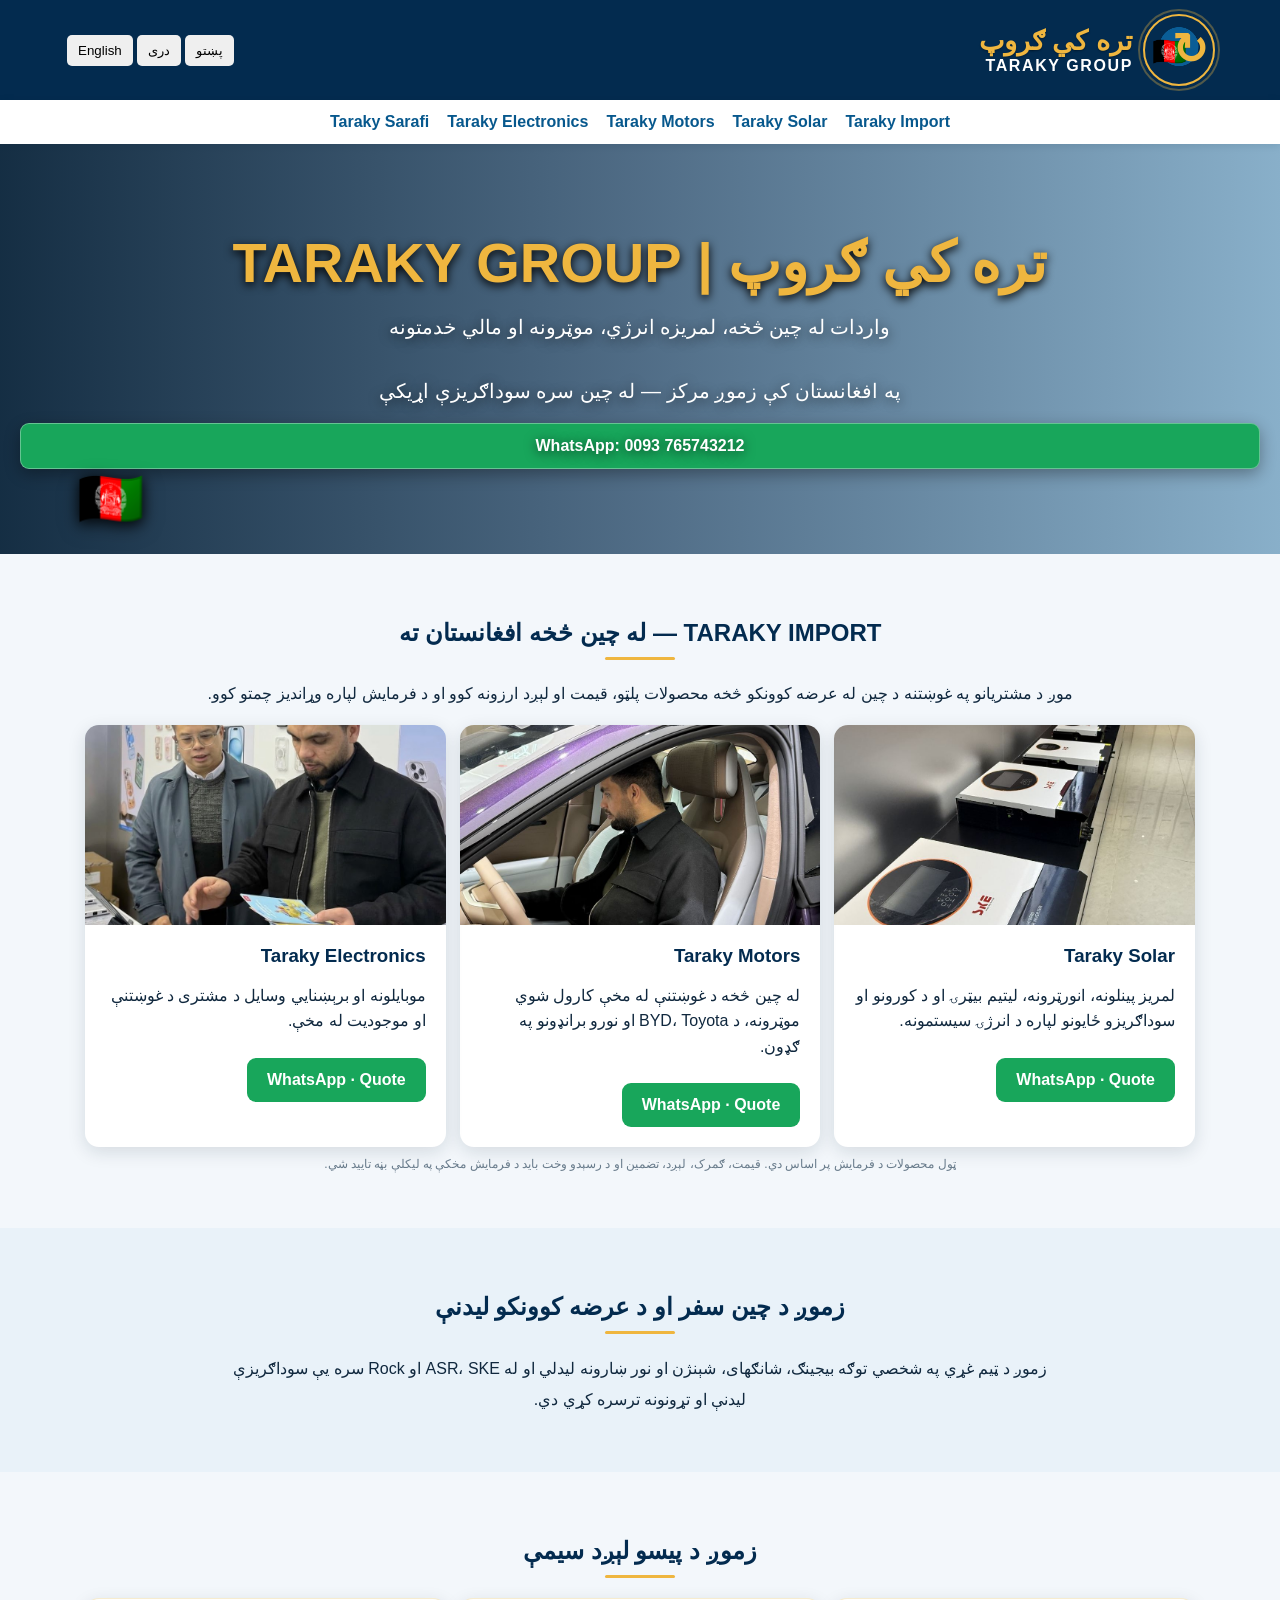
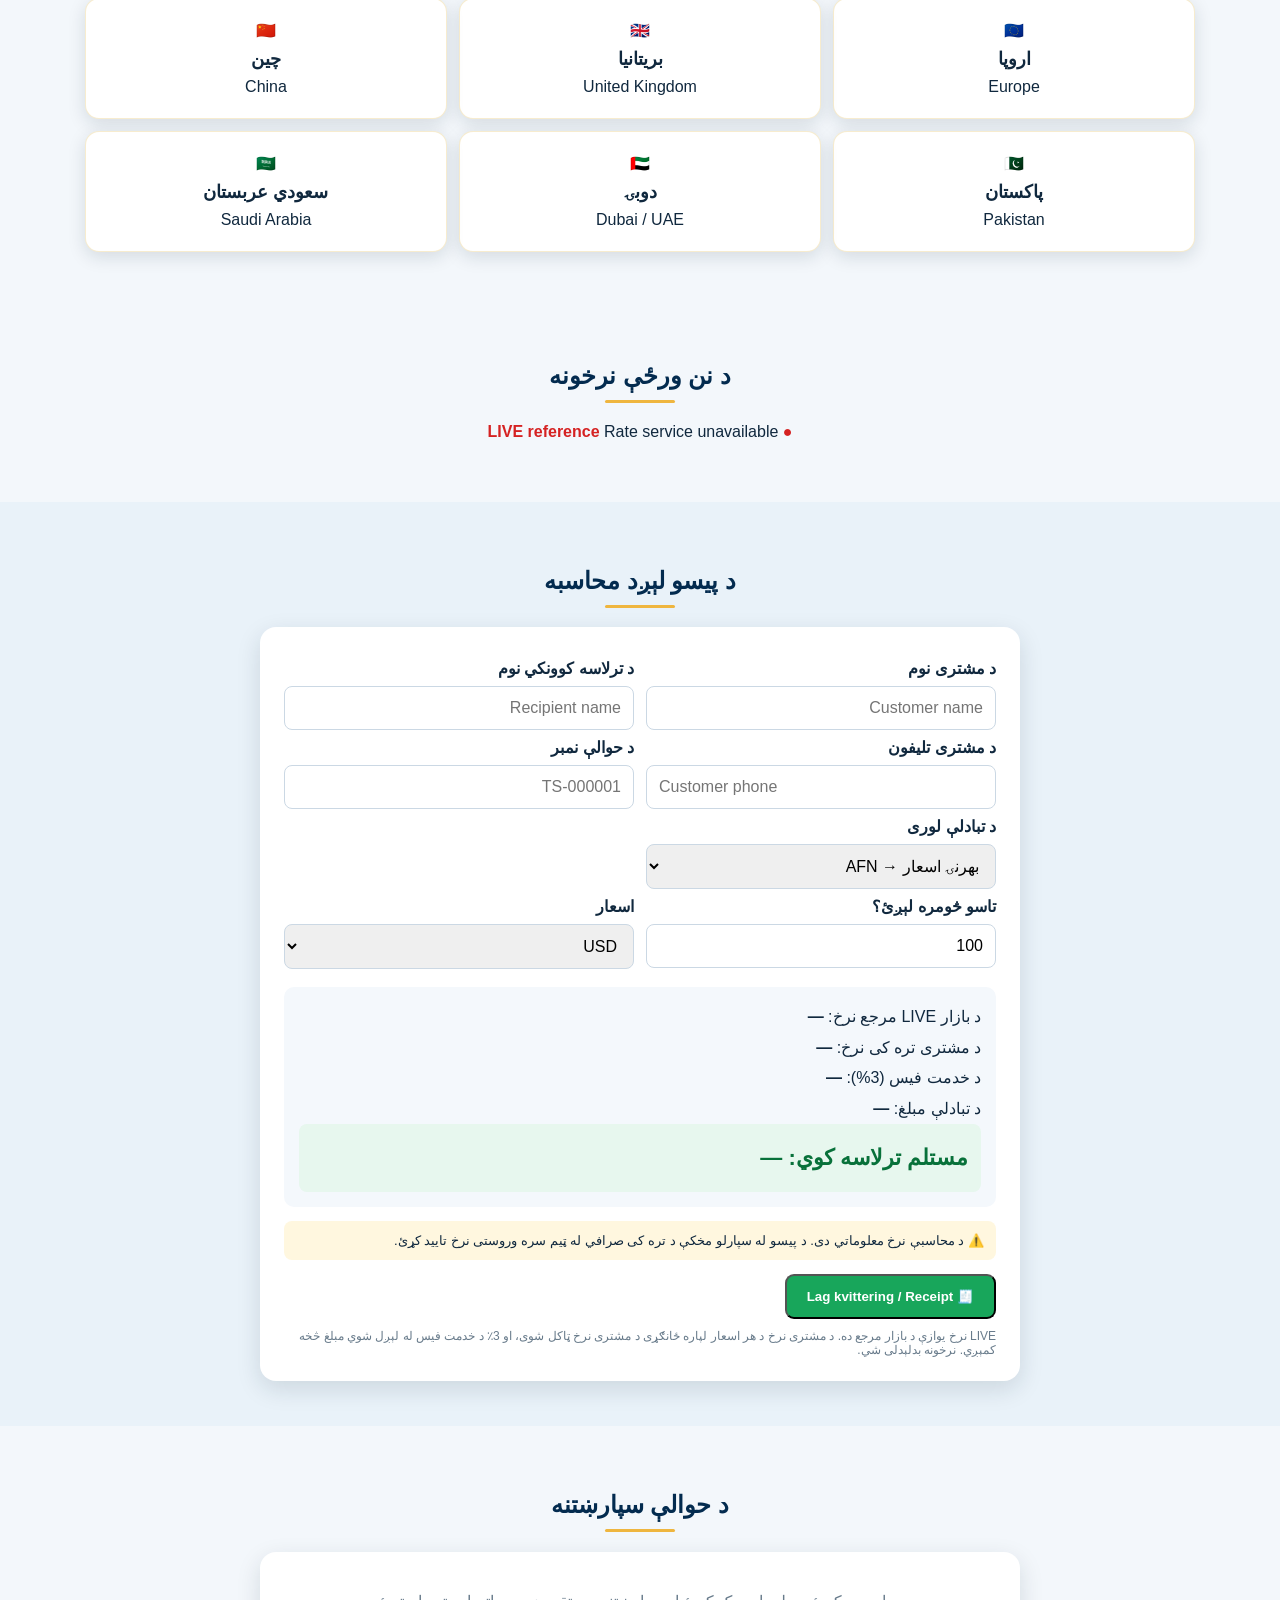
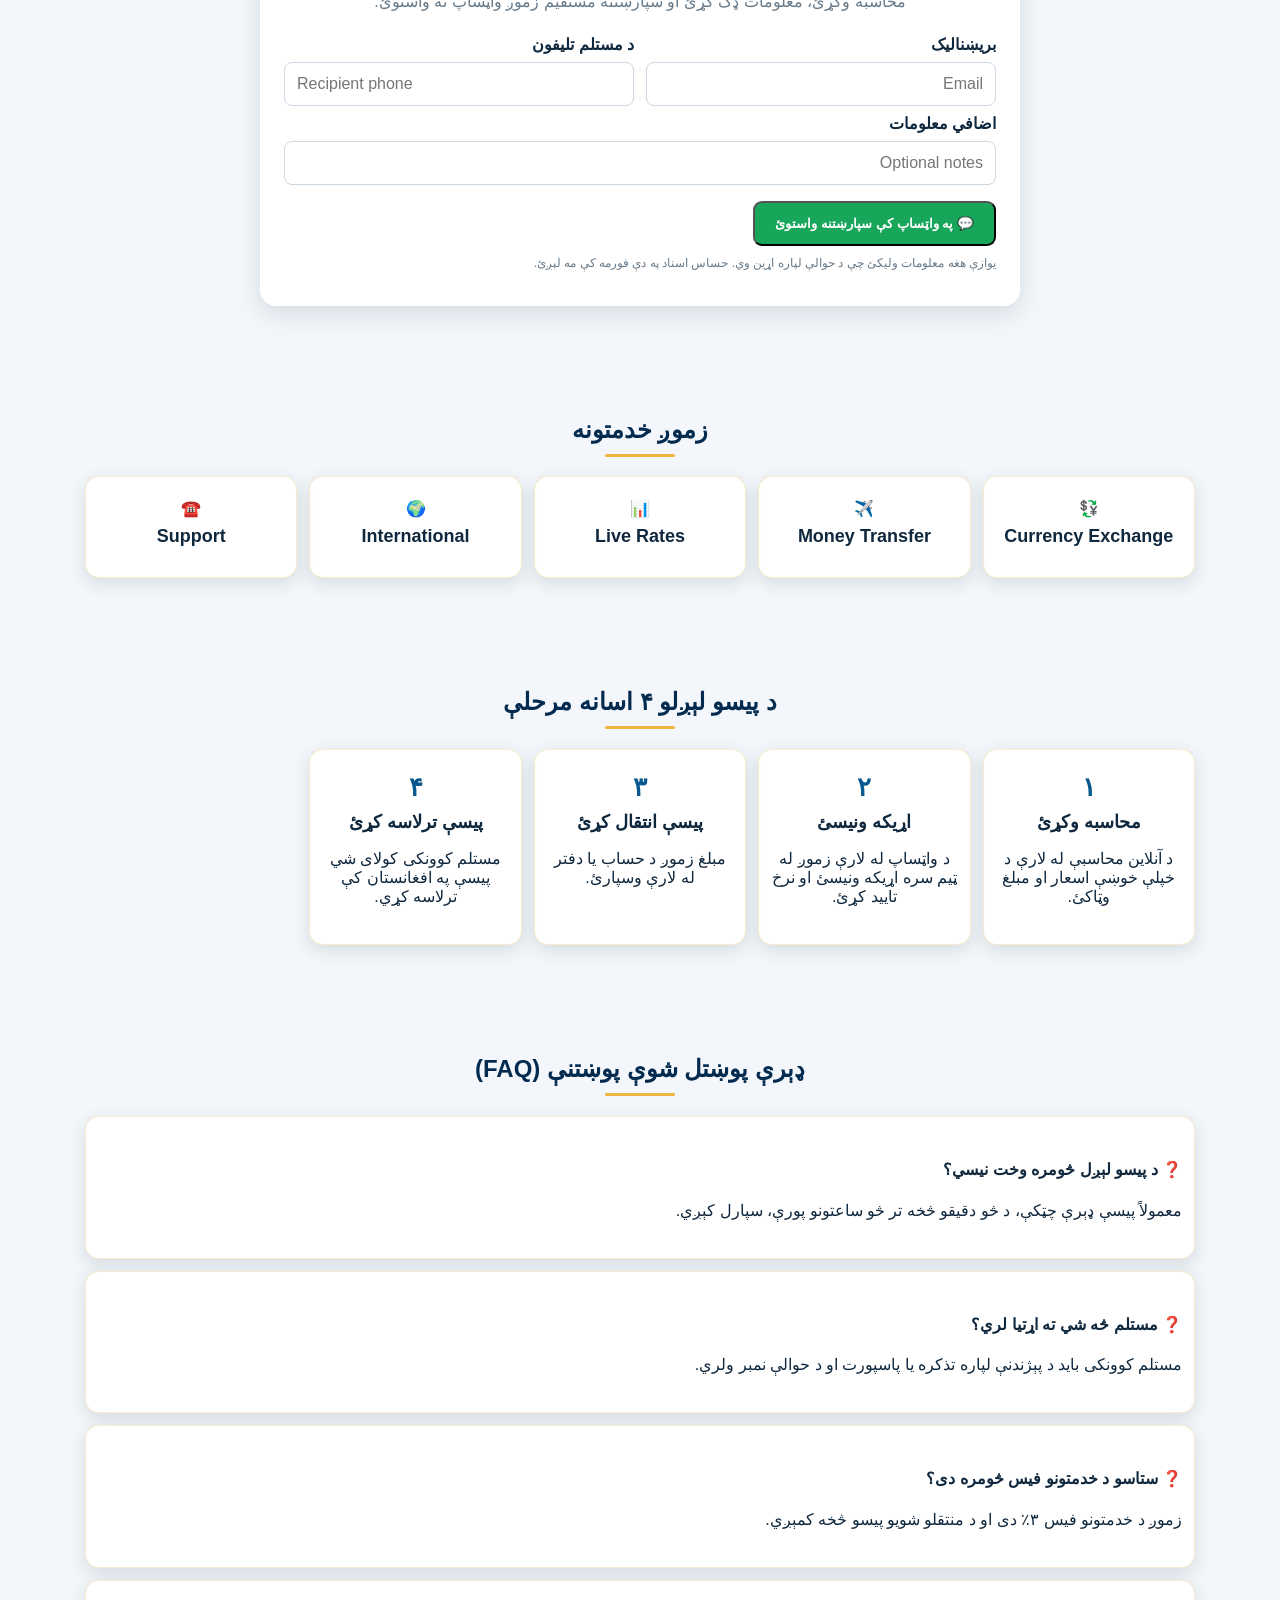
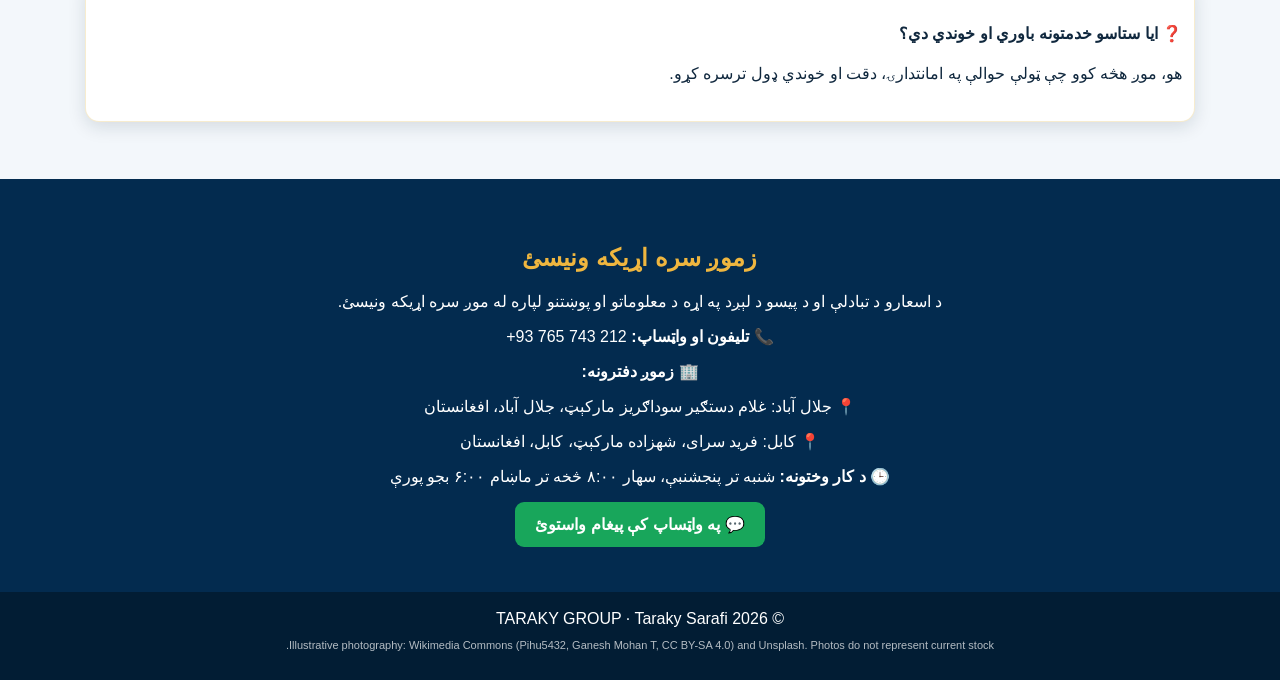
==== commit 80eb2033: "Show Rock mobile shop photo in electronics section" ====
--- a/index.html
+++ b/index.html
@@ -1 +1 @@
-<!doctype html><html lang="ps" dir="rtl"><head><meta charset="utf-8"><meta name="viewport" content="width=device-width,initial-scale=1"><title>تره کی صرافي | Taraky Sarafi</title><link rel="stylesheet" href="brand-assets.css"><style>:root{--n:#032b4f;--b:#07588d;--g:#efb63f;--gr:#18a65b;--bg:#f3f7fb}*{box-sizing:border-box}body{margin:0;font-family:Arial,sans-serif;background:var(--bg);color:#10283e}header{background:var(--n);color:#fff;padding:14px 20px}.head{max-width:1150px;margin:auto;display:flex;justify-content:space-between;align-items:center;gap:15px}.brand{display:flex;align-items:center;gap:10px}.logo{width:55px;height:55px;border:3px solid var(--g);border-radius:50%;display:grid;place-items:center;color:var(--g);font-weight:900}.brand b{color:var(--g);font-size:24px}.langs button{padding:8px 11px;border:0;border-radius:5px;margin:2px;cursor:pointer}.hero{color:#fff;text-align:center;padding:75px 20px;position:relative;background:linear-gradient(90deg,rgba(3,43,79,.90),rgba(3,43,79,.58)),url('https://upload.wikimedia.org/wikipedia/commons/thumb/4/4d/Blue_Mosque_in_Mazar-i-Sharif.jpg/1280px-Blue_Mosque_in_Mazar-i-Sharif.jpg') center/cover}.hero h1{color:var(--g);font-size:50px;margin:0}.hero p{font-size:20px}.btn{display:inline-block;background:var(--gr);color:white;padding:13px 20px;border-radius:9px;text-decoration:none;font-weight:bold}.wrap{max-width:1150px;margin:auto;padding:45px 20px}.title{text-align:center;color:var(--n)}.dest{display:grid;grid-template-columns:repeat(3,1fr);gap:12px}.services{display:grid;grid-template-columns:repeat(5,1fr);gap:12px}.card{background:#fff;padding:22px 12px;border-radius:14px;text-align:center;box-shadow:0 5px 18px #1232}.card b{display:block;font-size:18px;margin:8px}.rates{display:grid;grid-template-columns:repeat(3,1fr);gap:12px}.rate strong{font-size:25px;color:var(--b)}.rate .customer{color:#08713a}.rate small{display:block;color:#687b8b;margin-top:5px}.live{color:#d52222;font-weight:bold}.calc{background:#e9f2f9}.panel{max-width:760px;margin:auto;background:#fff;padding:24px;border-radius:16px;box-shadow:0 8px 24px #1232}.row{display:grid;grid-template-columns:1fr 1fr;gap:12px}.field label{display:block;font-weight:bold;margin:8px 0}.field input,.field select{width:100%;padding:12px;border:1px solid #cbd8e4;border-radius:8px;font-size:16px}.summary{margin-top:18px;background:#f4f8fc;border-radius:10px;padding:15px;line-height:1.9}.final{background:#e7f7ee;padding:13px;border-radius:8px;font-size:22px;font-weight:900;color:#08713a}.warn{font-size:12px;color:#687b8b;margin-top:10px}.contact{background:var(--n);color:white;text-align:center;padding:45px 20px}.contact h2{color:var(--g)}footer{background:#021d34;color:white;text-align:center;padding:18px}@media(max-width:800px){.dest,.services{grid-template-columns:1fr 1fr}.rates{grid-template-columns:1fr 1fr}.hero h1{font-size:38px}.head{flex-wrap:wrap}.row{grid-template-columns:1fr}}@media(max-width:480px){.rates,.dest,.services{grid-template-columns:1fr}}.group-nav{background:#fff;padding:13px 20px;display:flex;justify-content:center;gap:18px;flex-wrap:wrap;box-shadow:0 2px 8px #1232}.group-nav a{color:#07588d;text-decoration:none;font-weight:bold}.import-grid{display:grid;grid-template-columns:repeat(3,1fr);gap:14px}.import-card{background:white;border-radius:14px;overflow:hidden;box-shadow:0 5px 18px #1232}.import-card .photo{height:200px;background:#e9f2f9;overflow:hidden}.import-card .photo img{display:block;width:100%;height:100%;object-fit:cover}.import-card .detail{padding:20px}.import-card h3{margin:0 0 10px;color:#032b4f}.import-card p{line-height:1.6}.import-card a{display:inline-block;margin-top:8px}.story{background:#e9f2f9}.story p{max-width:850px;margin:12px auto;line-height:1.9;text-align:center}@media(max-width:800px){.import-grid{grid-template-columns:1fr}}.taraky-visit-gallery{display:grid;grid-template-columns:repeat(4,minmax(0,1fr));gap:12px;margin:20px 0}.taraky-visit-gallery img{width:100%;height:215px;object-fit:cover;border-radius:12px;box-shadow:0 3px 12px #1232}@media(max-width:700px){.taraky-visit-gallery{grid-template-columns:repeat(2,minmax(0,1fr))}.taraky-visit-gallery img{height:160px}}</style></head><body><header><div class="head"><div class="brand"><div class="logo">🇦🇫</div><div><b id="brand">تره کي ګروپ</b><div>TARAKY GROUP</div></div></div><div class="langs"><button onclick="lang('ps')">پښتو</button><button onclick="lang('fa')">دری</button><button onclick="lang('en')">English</button></div></div></header><nav class="group-nav"><a href="#importSection">Taraky Import</a><a href="#solar">Taraky Solar</a><a href="#motors">Taraky Motors</a><a href="#electronics">Taraky Electronics</a><a href="#calcTitle">Taraky Sarafi</a></nav><section class="hero"><h1 id="hero">تره کي ګروپ | TARAKY GROUP</h1><p id="tag">واردات له چین څخه، لمریزه انرژي، موټرونه او مالي خدمتونه</p><p id="sub">په افغانستان کې زموږ مرکز — له چین سره سوداګریزې اړیکې</p><a class="btn" href="https://wa.me/93765743212">WhatsApp: 0093 765743212</a></section><section class="wrap" id="importSection"><h2 class="title" id="importTitle">TARAKY IMPORT — له چین څخه افغانستان ته</h2><p id="importIntro" style="text-align:center;line-height:1.8">موږ د مشتریانو په غوښتنه د چین له عرضه کوونکو څخه محصولات پلټو، قیمت او لېږد ارزونه کوو او د فرمایش لپاره وړاندیز چمتو کوو.</p><div class="import-grid"><article class="import-card" id="solar"><div class="photo"><img src="images/taraky-solar-inverters.jpg" alt="Solar inverter and battery" loading="lazy"></div><div class="detail"><h3>Taraky Solar</h3><p id="solarDesc">لمریز پینلونه، انورټرونه، لیتیم بیټرۍ او د کورونو او سوداګریزو ځایونو لپاره د انرژۍ سیستمونه.</p><a class="btn" href="https://wa.me/93765743212?text=Hello%2C%20I%20would%20like%20a%20quote%20for%20solar%20equipment.">WhatsApp · Quote</a></div></article><article class="import-card" id="motors"><div class="photo"><img src="images/taraky-motors-avatr.jpg" alt="BYD vehicle" loading="lazy"></div><div class="detail"><h3>Taraky Motors</h3><p id="motorsDesc">له چین څخه د غوښتنې له مخې کارول شوي موټرونه، د BYD، Toyota او نورو برانډونو په ګډون.</p><a class="btn" href="https://wa.me/93765743212?text=Hello%2C%20I%20would%20like%20a%20quote%20for%20a%20car%20from%20China.">WhatsApp · Quote</a></div></article><article class="import-card" id="electronics"><div class="photo"><img src="images/taraky-solar-inverters.jpg" alt="Mobile phones" loading="lazy"></div><div class="detail"><h3>Taraky Electronics</h3><p id="electronicsDesc">موبایلونه او برېښنایي وسایل د مشتری د غوښتنې او موجودیت له مخې.</p><a class="btn" href="https://wa.me/93765743212?text=Hello%2C%20I%20would%20like%20a%20quote%20for%20electronics.">WhatsApp · Quote</a></div></article></div><p class="warn" id="importNote" style="text-align:center">ټول محصولات د فرمایش پر اساس دي. قیمت، ګمرک، لېږد، تضمین او د رسېدو وخت باید د فرمایش مخکې په لیکلې بڼه تایید شي.</p></section><section class="story"><div class="wrap"><h2 class="title" id="storyTitle"><div class="taraky-visit-gallery"><img src="images/taraky-ske-visit.jpg" alt="Taraky Group business visit to SKE in China" loading="lazy"><img src="images/taraky-china-factory.jpg" alt="Factory visit in China" loading="lazy"><img src="images/taraky-solar-system.jpg" alt="SKE home photovoltaic energy storage display" loading="lazy"><img src="images/taraky-solar-batteries.jpg" alt="SKE energy storage batteries" loading="lazy"></div>زموږ د چین سفر او د عرضه کوونکو لیدنې</h2><p id="storyText">زموږ د ټیم غړي په شخصي توګه بیجینګ، شانګهای، شېنژن او نور ښارونه لیدلي او له ASR، SKE او Rock سره یې سوداګریزې لیدنې او تړونونه ترسره کړي دي. دا تجربه موږ سره مرسته کوي چې د محصولاتو، تولید او سوداګریزې همکارۍ په اړه ښه معلومات ولرو.</p></div></section><section class="wrap"><h2 class="title" id="destTitle">زموږ د پیسو لېږد سیمې</h2><div class="dest"><div class="card">🇪🇺<b>اروپا</b>Europe</div><div class="card">🇬🇧<b>بریتانیا</b>United Kingdom</div><div class="card">🇨🇳<b>چین</b>China</div><div class="card">🇵🇰<b>پاکستان</b>Pakistan</div><div class="card">🇦🇪<b>دوبۍ</b>Dubai / UAE</div><div class="card">🇸🇦<b>سعودي عربستان</b>Saudi Arabia</div></div></section><section class="wrap"><h2 class="title" id="ratesTitle">د نن ورځې نرخونه</h2><p style="text-align:center"><span class="live">● LIVE reference</span> <span id="updated">Loading…</span></p><div class="rates" id="rates"></div></section><section class="calc"><div class="wrap"><h2 class="title" id="calcTitle">د پیسو لېږد محاسبه</h2><div class="panel"><div class="row"><div class="field"><label id="customerLabel">د مشتری نوم</label><input id="customerName" type="text" placeholder="Customer name"></div><div class="field"><label id="recipientLabel">د ترلاسه کوونکي نوم</label><input id="recipientName" type="text" placeholder="Recipient name"></div></div><div class="row"><div class="field"><label id="customerPhoneLabel">د مشتری تلیفون</label><input id="customerPhone" type="tel" placeholder="Customer phone"></div><div class="field"><label id="transferRefLabel">د حوالې نمبر</label><input id="transferRef" type="text" placeholder="TS-000001" maxlength="9"></div></div><div class="row"><div class="field"><label id="directionLabel">د تبادلې لوری</label><select id="direction"><option value="toAFN">بهرنۍ اسعار → AFN</option><option value="fromAFN">AFN → بهرنۍ اسعار</option></select></div><div></div></div><div class="row"><div class="field"><label id="sendLabel">تاسو څومره لېږئ؟</label><input id="amount" type="number" value="100" min="0"></div><div class="field"><label id="currencyLabel">اسعار</label><select id="from"><option>USD</option><option>EUR</option><option>GBP</option><option>NOK</option><option>PKR</option><option>CNY</option><option>AED</option><option>SAR</option></select></div></div><div class="summary"><div><span id="liveLabel">د بازار LIVE مرجع نرخ:</span> <b id="liveRate">—</b></div><div><span id="tarakyLabel">د مشتری تره کی نرخ:</span> <b id="tarakyRate">—</b></div><div><span id="feeLabel">د خدمت فیس (3%):</span> <b id="fee">—</b></div><div><span id="exchangeLabel">د تبادلې مبلغ:</span> <b id="net">—</b></div><div class="final"><span id="receiveLabel">مستلم ترلاسه کوي:</span> <span id="receive">—</span></div></div><div style="margin-top:14px;padding:12px;background:#fff7df;border-radius:8px;font-size:13px" id="confirmNote">⚠️ د محاسبې نرخ معلوماتي دی. د پیسو له سپارلو مخکې د تره کی صرافي له ټیم سره وروستی نرخ تایید کړئ.</div><div style="margin-top:14px"><button class="btn" type="button" onclick="receipt()">🧾 Lag kvittering / Receipt</button></div><div class="warn" id="note">LIVE نرخ یوازې د بازار مرجع ده. د مشتری نرخ د هر اسعار لپاره ځانګړی د مشتری نرخ ټاکل شوی، او 3٪ د خدمت فیس له لېږل شوي مبلغ څخه کمېږي. نرخونه بدلېدلی شي.</div></div></div></section><section class="wrap" id="orderSection"><h2 class="title" id="orderTitle">د حوالې سپارښتنه</h2><div class="panel"><p id="orderIntro" style="text-align:center;color:#687b8b">محاسبه وکړئ، معلومات ډک کړئ او سپارښتنه مستقیم زموږ واټساپ ته واستوئ.</p><div class="row"><div class="field"><label id="orderEmailLabel">بریښنالیک</label><input id="orderEmail" type="email" placeholder="Email"></div><div class="field"><label id="orderRecipientPhoneLabel">د مستلم تلیفون</label><input id="orderRecipientPhone" type="tel" placeholder="Recipient phone"></div></div><div class="field"><label id="orderNotesLabel">اضافي معلومات</label><input id="orderNotes" type="text" placeholder="Optional notes"></div><div style="margin-top:16px"><button class="btn" id="orderBtn" type="button" onclick="sendOrder()">💬 په واټساپ کې سپارښتنه واستوئ</button></div><p class="warn" id="orderPrivacy">یوازې هغه معلومات ولیکئ چې د حوالې لپاره اړین وي. حساس اسناد په دې فورمه کې مه لېږئ.</p></div></section><section class="wrap"><h2 class="title" id="serviceTitle">زموږ خدمتونه</h2><div class="services"><div class="card">💱<b>Currency Exchange</b></div><div class="card">✈️<b>Money Transfer</b></div><div class="card">📊<b>Live Rates</b></div><div class="card">🌍<b>International</b></div><div class="card">☎️<b>Support</b></div></div></section><section class="wrap" id="howSection"><h2 class="title" id="howTitle">د پیسو لېږلو ۴ اسانه مرحلې</h2><div class="services"><div class="card"><strong style="font-size:26px;color:var(--b)">۱</strong><b id="step1Title">محاسبه وکړئ</b><p id="step1Text">د آنلاین محاسبې له لارې د خپلې خوښې اسعار او مبلغ وټاکئ.</p></div><div class="card"><strong style="font-size:26px;color:var(--b)">۲</strong><b id="step2Title">اړیکه ونیسئ</b><p id="step2Text">د واټساپ له لارې زموږ له ټیم سره اړیکه ونیسئ او نرخ تایید کړئ.</p></div><div class="card"><strong style="font-size:26px;color:var(--b)">۳</strong><b id="step3Title">پیسې انتقال کړئ</b><p id="step3Text">مبلغ زموږ د حساب یا دفتر له لارې وسپارئ.</p></div><div class="card"><strong style="font-size:26px;color:var(--b)">۴</strong><b id="step4Title">پیسې ترلاسه کړئ</b><p id="step4Text">مستلم کوونکی کولای شي پیسې په افغانستان کې ترلاسه کړي.</p></div></div></section><section class="wrap" id="faqSection"><h2 class="title" id="faqTitle">ډېرې پوښتل شوې پوښتنې (FAQ)</h2><div><div class="card" style="text-align:right;margin-bottom:12px"><h4 id="faqQ1">❓ د پیسو لېږل څومره وخت نیسي؟</h4><p id="faqA1">معمولاً پیسې ډېرې چټکې، د څو دقیقو څخه تر څو ساعتونو پورې، سپارل کېږي.</p></div><div class="card" style="text-align:right;margin-bottom:12px"><h4 id="faqQ2">❓ مستلم څه شي ته اړتیا لري؟</h4><p id="faqA2">مستلم کوونکی باید د پېژندنې لپاره تذکره یا پاسپورت او د حوالې نمبر ولري.</p></div><div class="card" style="text-align:right;margin-bottom:12px"><h4 id="faqQ3">❓ ستاسو د خدمتونو فیس څومره دی؟</h4><p id="faqA3">زموږ د خدمتونو فیس ۳٪ دی او د منتقلو شویو پیسو څخه کمېږي.</p></div><div class="card" style="text-align:right;margin-bottom:12px"><h4 id="faqQ4">❓ ایا ستاسو خدمتونه باوري او خوندي دي؟</h4><p id="faqA4">هو، موږ هڅه کوو چې ټولې حوالې په امانتدارۍ، دقت او خوندي ډول ترسره کړو.</p></div></div></section><section class="contact"><h2 id="contactTitle">زموږ سره اړیکه ونیسئ</h2><p id="contactIntro">د اسعارو د تبادلې او د پیسو د لېږد په اړه د معلوماتو او پوښتنو لپاره له موږ سره اړیکه ونیسئ.</p><p><strong id="phoneLabel">📞 تلیفون او واټساپ:</strong> <span style="direction:ltr;display:inline-block">+93 765 743 212</span></p><p><strong id="officesLabel">🏢 زموږ دفترونه:</strong></p><p id="jalalabadOffice">📍 جلال آباد: غلام دستګیر سوداګریز مارکېټ، جلال آباد، افغانستان</p><p id="kabulOffice">📍 کابل: فرید سرای، شهزاده مارکېټ، کابل، افغانستان</p><p><strong id="hoursLabel">🕒 د کار وختونه:</strong> <span id="hoursText">شنبه تر پنجشنبې، سهار ۸:۰۰ څخه تر ماښام ۶:۰۰ بجو پورې</span></p><a class="btn" id="whatsappBtn" href="https://wa.me/93765743212">💬 په واټساپ کې پیغام واستوئ</a></section><footer>© 2026 TARAKY GROUP · Taraky Sarafi<div style="display:none" id="siteVersion">2026-10-07-0700</div><p style="font-size:11px;opacity:.7">Illustrative photography: Wikimedia Commons (Pihu5432, Ganesh Mohan T, CC BY-SA 4.0) and Unsplash. Photos do not represent current stock.</p></footer><script>const currencies=['USD','EUR','GBP','NOK','PKR','CNY','AED','SAR'];const RATE_MARGIN=0.032;const SERVICE_FEE=0.03;let R={};async function load(){try{let q=currencies.join(',');let r=await fetch('https://api.frankfurter.dev/v2/rates?base=AFN&quotes='+q);if(!r.ok)throw 0;let d=await r.json();d.forEach(x=>R[x.quote]=1/x.rate);document.getElementById('updated').textContent='Updated: '+(d[0]?.date||'');render();calc()}catch(e){document.getElementById('updated').textContent='Rate service unavailable';}}function customerRate(c){return R[c]*(1-RATE_MARGIN)}function render(){document.getElementById('rates').innerHTML=currencies.map(c=>'<div class="card rate"><b>'+c+' → AFN</b><small>LIVE reference</small><strong>'+R[c].toFixed(4)+'</strong><small>Taraky customer rate</small><strong class="customer">'+customerRate(c).toFixed(4)+'</strong></div>').join('')}function calc(){let a=+document.getElementById('amount').value||0,c=document.getElementById('from').value,live=R[c];if(!live)return;let taraky=customerRate(c),dir=document.getElementById('direction').value,fee=a*SERVICE_FEE,net=a-fee,receive=dir==='toAFN'?net*taraky:net/taraky;document.getElementById('liveRate').textContent='1 '+c+' = '+live.toFixed(4)+' AFN';document.getElementById('tarakyRate').textContent='1 '+c+' = '+taraky.toFixed(4)+' AFN';document.getElementById('fee').textContent=fee.toFixed(2)+' '+(dir==='toAFN'?c:'AFN');document.getElementById('net').textContent=net.toFixed(2)+' '+(dir==='toAFN'?c:'AFN');document.getElementById('receive').textContent=receive.toLocaleString(undefined,{maximumFractionDigits:2})+' '+(dir==='toAFN'?'AFN':c)}function sendOrder(){let name=document.getElementById('customerName').value.trim(),phone=document.getElementById('customerPhone').value.trim(),recipient=document.getElementById('recipientName').value.trim(),rphone=document.getElementById('orderRecipientPhone').value.trim(),email=document.getElementById('orderEmail').value.trim(),notes=document.getElementById('orderNotes').value.trim(),a=+document.getElementById('amount').value||0,c=document.getElementById('from').value,dir=document.getElementById('direction').value,live=R[c];if(!name||!phone||!recipient||!rphone||!a||!live){alert('Please enter sender name, sender phone, recipient name, recipient phone and amount.');return}let taraky=customerRate(c),fee=a*SERVICE_FEE,net=a-fee,receive=dir==='toAFN'?net*taraky:net/taraky,msg='سلام، د تره کی صرافي د حوالې نوې سپارښتنه / New transfer request\n\n👤 Sender: '+name+'\n📞 Sender phone: '+phone+'\n📧 Email: '+(email||'—')+'\n👥 Recipient: '+recipient+'\n📱 Recipient phone: '+rphone+'\n💰 Amount: '+a.toFixed(2)+' '+(dir==='toAFN'?c:'AFN')+'\n💱 Taraky rate: 1 '+c+' = '+taraky.toFixed(4)+' AFN\n🧾 Fee (3%): '+fee.toFixed(2)+' '+(dir==='toAFN'?c:'AFN')+'\n✅ Estimated recipient amount: '+receive.toLocaleString(undefined,{maximumFractionDigits:2})+' '+(dir==='toAFN'?'AFN':c)+'\n📝 Notes: '+(notes||'—')+'\n\n⚠️ Please confirm the final rate and transfer reference (TS number).';window.open('https://wa.me/93765743212?text='+encodeURIComponent(msg),'_blank')}function receipt(){let a=+document.getElementById('amount').value||0,c=document.getElementById('from').value,live=R[c];if(!live||a<=0)return;let taraky=customerRate(c),dir=document.getElementById('direction').value,fee=a*SERVICE_FEE,net=a-fee,receive=dir==='toAFN'?net*taraky:net/taraky,customer=(document.getElementById('customerName').value||'—'),recipient=(document.getElementById('recipientName').value||'—'),phone=(document.getElementById('customerPhone').value||'—'),manualRef=document.getElementById('transferRef').value.trim().toUpperCase();let no=/^TS-\d{6}$/.test(manualRef)?manualRef:'TS-DRAFT',dt=new Date().toLocaleString();let w=window.open('','_blank');w.document.write('<!doctype html><html><head><meta charset="utf-8"><title>Taraky Sarafi Receipt</title><style>body{font-family:Arial;max-width:650px;margin:40px auto;padding:25px;color:#10283e}.head{text-align:center;border-bottom:2px solid #efb63f;padding-bottom:15px}h1{color:#032b4f}.row{display:flex;justify-content:space-between;border-bottom:1px solid #ddd;padding:10px 0}.total{font-size:22px;font-weight:bold;color:#08713a}.note{margin-top:25px;font-size:12px;color:#687b8b}.print{margin-top:20px;padding:12px 18px;background:#18a65b;color:white;border:0;border-radius:8px}@media print{.print{display:none}}</style></head><body><div class="head"><h1>🇦🇫 TARAKY SARAFI</h1><b>تره کی صرافي</b><p>Money Transfer Receipt / د پیسو لېږد رسید</p></div><div class="row"><span>Receipt No.</span><b>'+no+'</b></div><div class="row"><span>Date</span><b>'+dt+'</b></div><div class="row" style="background:#eef6ff"><span><strong>Sender / Customer name</strong></span><b>'+customer+'</b></div><div class="row"><span>Customer phone</span><b>'+phone+'</b></div><div class="row" style="background:#eef6ff"><span><strong>Recipient name</strong></span><b>'+recipient+'</b></div><div class="row"><span>Amount sent</span><b>'+a.toFixed(2)+' '+(dir==='toAFN'?c:'AFN')+'</b></div><div class="row"><span>Taraky rate</span><b>1 '+c+' = '+taraky.toFixed(4)+' AFN</b></div><div class="row"><span>Service fee (3%)</span><b>'+fee.toFixed(2)+' '+(dir==='toAFN'?c:'AFN')+'</b></div><div class="row"><span>Amount exchanged</span><b>'+net.toFixed(2)+' '+(dir==='toAFN'?c:'AFN')+'</b></div><div class="row total"><span>Recipient receives</span><b>'+receive.toLocaleString(undefined,{maximumFractionDigits:2})+' '+(dir==='toAFN'?'AFN':c)+'</b></div><p class="note">Calculator estimate only. Final exchange rate must be confirmed by Taraky Sarafi before payment. TS-DRAFT is not a registered transaction number.</p><button class="print" onclick="window.print()">Print / Save PDF</button> <button class="print" onclick="shareWA()">Share on WhatsApp</button><script>function shareWA(){var t=document.body.innerText.replace("Print / Save PDF","").replace("Share on WhatsApp","");location.href="https://wa.me/?text="+encodeURIComponent(t)}<\/script></body></html>');w.document.close()}document.getElementById('amount').oninput=calc;document.getElementById('from').onchange=calc;document.getElementById('direction').onchange=calc;const T={ps:{dir:'rtl',brand:'تره کی صرافي',tag:'د اسعارو تبادله او د پیسو لېږد',sub:'له افغانستانه نړۍ ته — له نړۍ څخه افغانستان ته',dest:'زموږ د پیسو لېږد سیمې',rates:'د نن ورځې نرخونه',calc:'د پیسو لېږد محاسبه',send:'تاسو څومره لېږئ؟',cur:'اسعار',live:'د بازار LIVE مرجع نرخ:',taraky:'د مشتری تره کی نرخ:',fee:'د خدمت فیس (3%):',ex:'د تبادلې مبلغ:',rec:'مستلم ترلاسه کوي:',note:'LIVE نرخ یوازې د بازار مرجع ده. د مشتری نرخ د هر اسعار لپاره ځانګړی د مشتری نرخ ټاکل شوی، او 3٪ د خدمت فیس له لېږل شوي مبلغ څخه کمېږي. نرخونه بدلېدلی شي.',services:'زموږ خدمتونه',contact:'اړیکه ونیسئ',customer:'د مشتری نوم',recipient:'د ترلاسه کوونکي نوم',direction:'د تبادلې لوری',toAFN:'بهرنۍ اسعار → افغانۍ',fromAFN:'افغانۍ → بهرنۍ اسعار',faqTitle:'ډېرې پوښتل شوې پوښتنې (FAQ)',faqQ1:'❓ د پیسو لېږل څومره وخت نیسي؟',faqA1:'معمولاً پیسې ډېرې چټکې، د څو دقیقو څخه تر څو ساعتونو پورې، سپارل کېږي.',faqQ2:'❓ مستلم څه شي ته اړتیا لري؟',faqA2:'مستلم کوونکی باید د پېژندنې لپاره تذکره یا پاسپورت او د حوالې نمبر ولري.',faqQ3:'❓ ستاسو د خدمتونو فیس څومره دی؟',faqA3:'زموږ د خدمتونو فیس ۳٪ دی او د منتقلو شویو پیسو څخه کمېږي.',faqQ4:'❓ ایا ستاسو خدمتونه باوري او خوندي دي؟',faqA4:'هو، موږ هڅه کوو چې ټولې حوالې په امانتدارۍ، دقت او خوندي ډول ترسره کړو.',contactIntro:'د اسعارو د تبادلې او د پیسو د لېږد په اړه د معلوماتو او پوښتنو لپاره له موږ سره اړیکه ونیسئ.',phoneLabel:'📞 تلیفون او واټساپ:',officesLabel:'🏢 زموږ دفترونه:',jalalabadOffice:'📍 جلال آباد: غلام دستګیر سوداګریز مارکېټ، جلال آباد، افغانستان',kabulOffice:'📍 کابل: فرید سرای، شهزاده مارکېټ، کابل، افغانستان',hoursLabel:'🕒 د کار وختونه:',hoursText:'شنبه تر پنجشنبې، سهار ۸:۰۰ څخه تر ماښام ۶:۰۰ بجو پورې',whatsappBtn:'💬 په واټساپ کې پیغام واستوئ',howTitle:'د پیسو لېږلو ۴ اسانه مرحلې',step1Title:'محاسبه وکړئ',step1Text:'د آنلاین محاسبې له لارې د خپلې خوښې اسعار او مبلغ وټاکئ.',step2Title:'اړیکه ونیسئ',step2Text:'د واټساپ له لارې زموږ له ټیم سره اړیکه ونیسئ او نرخ تایید کړئ.',step3Title:'پیسې انتقال کړئ',step3Text:'مبلغ زموږ د حساب یا دفتر له لارې وسپارئ.',step4Title:'پیسې ترلاسه کړئ',step4Text:'مستلم کوونکی کولای شي پیسې په افغانستان کې ترلاسه کړي.',customerPhone:'د مشتری تلیفون',transferRef:'د حوالې نمبر',confirmNote:'⚠️ د محاسبې نرخ معلوماتي دی. د پیسو له سپارلو مخکې د تره کی صرافي له ټیم سره وروستی نرخ تایید کړئ.',orderTitle:'د حوالې سپارښتنه',orderIntro:'محاسبه وکړئ، معلومات ډک کړئ او سپارښتنه مستقیم زموږ واټساپ ته واستوئ.',orderEmail:'بریښنالیک',orderRecipientPhone:'د مستلم تلیفون',orderNotes:'اضافي معلومات',orderBtn:'💬 په واټساپ کې سپارښتنه واستوئ',orderPrivacy:'یوازې هغه معلومات ولیکئ چې د حوالې لپاره اړین وي. حساس اسناد په دې فورمه کې مه لېږئ.'},fa:{dir:'rtl',brand:'صرافی تره کی',tag:'تبادله اسعار و انتقال پول',sub:'از افغانستان به جهان — از جهان به افغانستان',dest:'مقاصد انتقال پول',rates:'نرخ‌های امروز',calc:'محاسبه انتقال پول',send:'چقدر می‌فرستید؟',cur:'ارز',live:'نرخ مرجع LIVE بازار:',taraky:'نرخ مشتری تره کی:',fee:'هزینه خدمات (3%):',ex:'مبلغ قابل تبدیل:',rec:'گیرنده دریافت می‌کند:',note:'نرخ LIVE فقط نرخ مرجع بازار است. نرخ مشتری برای هر ارز به‌صورت جداگانه بر اساس نرخ LIVE تعیین می‌شود و 3٪ هزینه خدمات از مبلغ ارسالی کسر می‌شود. نرخ‌ها قابل تغییر است.',services:'خدمات ما',contact:'تماس با ما',customer:'نام مشتری',recipient:'نام گیرنده',direction:'جهت تبدیل',toAFN:'ارز خارجی → افغانی',fromAFN:'افغانی → ارز خارجی',faqTitle:'سوالات متداول (FAQ)',faqQ1:'❓ انتقال پول چقدر زمان می‌برد؟',faqA1:'معمولاً پول بسیار سریع، از چند دقیقه تا چند ساعت، تحویل داده می‌شود.',faqQ2:'❓ گیرنده به چه چیزی نیاز دارد؟',faqA2:'گیرنده برای شناسایی باید تذکره یا پاسپورت و شماره حواله را همراه داشته باشد.',faqQ3:'❓ هزینه خدمات شما چقدر است؟',faqA3:'هزینه خدمات ما ۳٪ است و از مبلغ انتقالی کسر می‌شود.',faqQ4:'❓ آیا خدمات شما مطمئن و امن است؟',faqA4:'بله، ما تلاش می‌کنیم تمام حواله‌ها را با امانتداری، دقت و به شکل امن انجام دهیم.',contactIntro:'برای معلومات و سوالات درباره تبدیل اسعار و انتقال پول با ما تماس بگیرید.',phoneLabel:'📞 تلفن و واتساپ:',officesLabel:'🏢 دفاتر ما:',jalalabadOffice:'📍 جلال‌آباد: مارکیت تجارتی غلام دستگیر، جلال‌آباد، افغانستان',kabulOffice:'📍 کابل: سرای فرید، مارکیت شهزاده، کابل، افغانستان',hoursLabel:'🕒 ساعات کاری:',hoursText:'شنبه تا پنجشنبه، ۸:۰۰ صبح تا ۶:۰۰ شام',whatsappBtn:'💬 پیام در واتساپ',howTitle:'۴ مرحله آسان برای انتقال پول',step1Title:'محاسبه کنید',step1Text:'از طریق محاسبه‌گر آنلاین، ارز و مبلغ مورد نظر خود را انتخاب کنید.',step2Title:'تماس بگیرید',step2Text:'از طریق واتساپ با تیم ما تماس بگیرید و نرخ را تأیید کنید.',step3Title:'پول را انتقال دهید',step3Text:'مبلغ را از طریق حساب یا دفتر ما تحویل دهید.',step4Title:'پول را دریافت کنید',step4Text:'گیرنده می‌تواند پول را در افغانستان دریافت کند.',customerPhone:'تلفن مشتری',transferRef:'شماره حواله',confirmNote:'⚠️ نرخ محاسبه‌گر معلوماتی است. پیش از پرداخت، نرخ نهایی را با تیم صرافی تره کی تأیید کنید.',orderTitle:'درخواست حواله',orderIntro:'محاسبه کنید، معلومات را تکمیل کنید و درخواست را مستقیم به واتساپ ما بفرستید.',orderEmail:'ایمیل',orderRecipientPhone:'تلفن گیرنده',orderNotes:'معلومات اضافی',orderBtn:'💬 ارسال درخواست در واتساپ',orderPrivacy:'فقط معلومات لازم برای حواله را وارد کنید. اسناد حساس را در این فورم ارسال نکنید.'},en:{dir:'ltr',brand:'Taraky Sarafi',tag:'Currency Exchange & Money Transfer',sub:'From Afghanistan to the world — from the world to Afghanistan',dest:'Transfer Destinations',rates:"Today's Rates",calc:'Money Transfer Calculator',send:'How much are you sending?',cur:'Currency',live:'LIVE market reference:',taraky:'Taraky customer rate:',fee:'Service fee (3%):',ex:'Amount exchanged:',rec:'Recipient receives:',note:'LIVE is a market reference only. The customer rate is set set separately for each currency based on the LIVE reference, and a 3% service fee is deducted from the amount sent. Rates may change.',services:'Our Services',contact:'Contact Us',customer:'Customer name',recipient:'Recipient name',direction:'Exchange direction',toAFN:'Foreign currency → AFN',fromAFN:'AFN → Foreign currency',faqTitle:'Frequently Asked Questions (FAQ)',faqQ1:'❓ How long does a money transfer take?',faqA1:'Transfers are normally delivered quickly, from a few minutes to a few hours.',faqQ2:'❓ What does the recipient need?',faqA2:'The recipient should have a Tazkira or passport for identification and the transfer reference number.',faqQ3:'❓ What is your service fee?',faqA3:'Our service fee is 3% and is deducted from the transferred amount.',faqQ4:'❓ Is your service reliable and secure?',faqA4:'Yes, we aim to process every transfer carefully, securely and with integrity.',contactIntro:'Contact us for information and questions about currency exchange and money transfers.',phoneLabel:'📞 Phone & WhatsApp:',officesLabel:'🏢 Our offices:',jalalabadOffice:'📍 Jalalabad: Ghulam Dastagir Commercial Market, Jalalabad, Afghanistan',kabulOffice:'📍 Kabul: Farid Sarai, Shahzada Market, Kabul, Afghanistan',hoursLabel:'🕒 Opening hours:',hoursText:'Saturday–Thursday, 8:00 AM–6:00 PM',whatsappBtn:'💬 Message us on WhatsApp',howTitle:'4 Easy Steps to Send Money',step1Title:'Calculate',step1Text:'Use our online calculator to select your currency and amount.',step2Title:'Contact Us',step2Text:'Contact our team on WhatsApp and confirm the rate.',step3Title:'Transfer the Money',step3Text:'Provide the amount through our account or office.',step4Title:'Receive the Money',step4Text:'The recipient can receive the money in Afghanistan.',customerPhone:'Customer phone',transferRef:'Transfer reference',confirmNote:'⚠️ Calculator rates are estimates. Confirm the final rate with Taraky Sarafi before payment.',orderTitle:'Transfer Request',orderIntro:'Calculate, complete the details and send your request directly to our WhatsApp.',orderEmail:'Email',orderRecipientPhone:'Recipient phone',orderNotes:'Additional information',orderBtn:'💬 Send request on WhatsApp',orderPrivacy:'Only enter information needed for the transfer. Do not send sensitive documents through this form.'}};function lang(l){let x=T[l];document.documentElement.dir=x.dir;document.documentElement.lang=l;[['brand','brand'],['hero','brand'],['tag','tag'],['sub','sub'],['destTitle','dest'],['ratesTitle','rates'],['calcTitle','calc'],['sendLabel','send'],['currencyLabel','cur'],['liveLabel','live'],['tarakyLabel','taraky'],['feeLabel','fee'],['exchangeLabel','ex'],['receiveLabel','rec'],['note','note'],['serviceTitle','services'],['contactTitle','contact'],['customerLabel','customer'],['recipientLabel','recipient'],['directionLabel','direction'],['faqTitle','faqTitle'],['faqQ1','faqQ1'],['faqA1','faqA1'],['faqQ2','faqQ2'],['faqA2','faqA2'],['faqQ3','faqQ3'],['faqA3','faqA3'],['faqQ4','faqQ4'],['faqA4','faqA4'],['contactIntro','contactIntro'],['phoneLabel','phoneLabel'],['officesLabel','officesLabel'],['jalalabadOffice','jalalabadOffice'],['kabulOffice','kabulOffice'],['hoursLabel','hoursLabel'],['hoursText','hoursText'],['whatsappBtn','whatsappBtn'],['howTitle','howTitle'],['step1Title','step1Title'],['step1Text','step1Text'],['step2Title','step2Title'],['step2Text','step2Text'],['step3Title','step3Title'],['step3Text','step3Text'],['step4Title','step4Title'],['step4Text','step4Text'],['customerPhoneLabel','customerPhone'],['transferRefLabel','transferRef'],['confirmNote','confirmNote'],['orderTitle','orderTitle'],['orderIntro','orderIntro'],['orderEmailLabel','orderEmail'],['orderRecipientPhoneLabel','orderRecipientPhone'],['orderNotesLabel','orderNotes'],['orderBtn','orderBtn'],['orderPrivacy','orderPrivacy']].forEach(p=>document.getElementById(p[0]).textContent=x[p[1]]);let d=document.getElementById('direction');d.options[0].textContent=x.toAFN;d.options[1].textContent=x.fromAFN;document.getElementById('customerName').placeholder=x.customer;document.getElementById('recipientName').placeholder=x.recipient;calc()}const GROUP_TRANSLATIONS={ps:{brand:'تره کي ګروپ',hero:'تره کي ګروپ | TARAKY GROUP',tag:'واردات له چین څخه، لمریزه انرژي، موټرونه او مالي خدمتونه',sub:'په افغانستان کې زموږ مرکز — له چین سره سوداګریزې اړیکې',importTitle:'TARAKY IMPORT — له چین څخه افغانستان ته',importIntro:'موږ د مشتریانو په غوښتنه د چین له عرضه کوونکو څخه محصولات پلټو، قیمت او لېږد ارزونه کوو او د فرمایش لپاره وړاندیز چمتو کوو.',solarDesc:'لمریز پینلونه، انورټرونه، لیتیم بیټرۍ او د کورونو او سوداګریزو ځایونو لپاره د انرژۍ سیستمونه.',motorsDesc:'له چین څخه د غوښتنې له مخې کارول شوي موټرونه، د BYD، Toyota او نورو برانډونو په ګډون.',electronicsDesc:'موبایلونه او برېښنایي وسایل د مشتری د غوښتنې او موجودیت له مخې.',importNote:'ټول محصولات د فرمایش پر اساس دي. قیمت، ګمرک، لېږد، تضمین او د رسېدو وخت باید د فرمایش مخکې په لیکلې بڼه تایید شي.',storyTitle:'زموږ د چین سفر او د عرضه کوونکو لیدنې',storyText:'زموږ د ټیم غړي په شخصي توګه بیجینګ، شانګهای، شېنژن او نور ښارونه لیدلي او له ASR، SKE او Rock سره یې سوداګریزې لیدنې او تړونونه ترسره کړي دي.'},fa:{brand:'گروپ تره کی',hero:'گروپ تره کی | TARAKY GROUP',tag:'واردات از چین، انرژی خورشیدی، موتر و خدمات مالی',sub:'مرکز ما در افغانستان — ارتباط تجارتی با چین',importTitle:'TARAKY IMPORT — از چین به افغانستان',importIntro:'به درخواست مشتریان، محصولات را از عرضه‌کنندگان چین جستجو می‌کنیم و قیمت و حمل‌ونقل را بررسی می‌کنیم.',solarDesc:'پنل خورشیدی، انورتر، باتری لیتیومی و سیستم‌های انرژی برای خانه و تجارت.',motorsDesc:'موترهای دست‌دوم از چین، از جمله BYD، Toyota و برندهای دیگر، بر اساس سفارش.',electronicsDesc:'موبایل و وسایل الکترونیکی بر اساس سفارش و موجودی.',importNote:'تمام محصولات سفارشی هستند. قیمت، گمرک، حمل‌ونقل، ضمانت و زمان تحویل باید پیش از سفارش کتبی تأیید شوند.',storyTitle:'سفر ما به چین و دیدار با عرضه‌کنندگان',storyText:'عضو تیم ما شخصاً از بیجینگ، شانگهای، شنژن و شهرهای دیگر بازدید کرده و با ASR، SKE و Rock ملاقات‌ها و قراردادهای تجارتی داشته است.'},en:{brand:'Taraky Group',hero:'TARAKY GROUP',tag:'China Sourcing · Solar Energy · Vehicles · Financial Services',sub:'Based in Afghanistan — business connections in China',importTitle:'TARAKY IMPORT — From China to Afghanistan',importIntro:'We source products on request, assess supplier quotations and shipping, and prepare tailored import offers.',solarDesc:'Solar panels, inverters, lithium batteries and energy systems for homes and businesses.',motorsDesc:'Used vehicles sourced from China on request, including BYD, Toyota and other brands.',electronicsDesc:'Mobile phones and electronics sourced based on requests and availability.',importNote:'All products are quotation-based. Prices, customs, shipping, warranties and delivery times must be confirmed in writing before ordering.',storyTitle:'Our China Business Visits',storyText:'Our team has personally visited Beijing, Shanghai, Shenzhen and other cities and held business meetings and signed agreements with ASR, SKE and Rock.'}};function groupLang(l){let x=GROUP_TRANSLATIONS[l];[['brand','brand'],['hero','hero'],['tag','tag'],['sub','sub'],['importTitle','importTitle'],['importIntro','importIntro'],['solarDesc','solarDesc'],['motorsDesc','motorsDesc'],['electronicsDesc','electronicsDesc'],['importNote','importNote'],['storyTitle','storyTitle'],['storyText','storyText']].forEach(([id,key])=>document.getElementById(id).textContent=x[key])}const previousLang=lang;lang=function(l){previousLang(l);groupLang(l)};load();groupLang("ps");</script></body></html>+<!doctype html><html lang="ps" dir="rtl"><head><meta charset="utf-8"><meta name="viewport" content="width=device-width,initial-scale=1"><title>تره کی صرافي | Taraky Sarafi</title><link rel="stylesheet" href="brand-assets.css"><style>:root{--n:#032b4f;--b:#07588d;--g:#efb63f;--gr:#18a65b;--bg:#f3f7fb}*{box-sizing:border-box}body{margin:0;font-family:Arial,sans-serif;background:var(--bg);color:#10283e}header{background:var(--n);color:#fff;padding:14px 20px}.head{max-width:1150px;margin:auto;display:flex;justify-content:space-between;align-items:center;gap:15px}.brand{display:flex;align-items:center;gap:10px}.logo{width:55px;height:55px;border:3px solid var(--g);border-radius:50%;display:grid;place-items:center;color:var(--g);font-weight:900}.brand b{color:var(--g);font-size:24px}.langs button{padding:8px 11px;border:0;border-radius:5px;margin:2px;cursor:pointer}.hero{color:#fff;text-align:center;padding:75px 20px;position:relative;background:linear-gradient(90deg,rgba(3,43,79,.90),rgba(3,43,79,.58)),url('https://upload.wikimedia.org/wikipedia/commons/thumb/4/4d/Blue_Mosque_in_Mazar-i-Sharif.jpg/1280px-Blue_Mosque_in_Mazar-i-Sharif.jpg') center/cover}.hero h1{color:var(--g);font-size:50px;margin:0}.hero p{font-size:20px}.btn{display:inline-block;background:var(--gr);color:white;padding:13px 20px;border-radius:9px;text-decoration:none;font-weight:bold}.wrap{max-width:1150px;margin:auto;padding:45px 20px}.title{text-align:center;color:var(--n)}.dest{display:grid;grid-template-columns:repeat(3,1fr);gap:12px}.services{display:grid;grid-template-columns:repeat(5,1fr);gap:12px}.card{background:#fff;padding:22px 12px;border-radius:14px;text-align:center;box-shadow:0 5px 18px #1232}.card b{display:block;font-size:18px;margin:8px}.rates{display:grid;grid-template-columns:repeat(3,1fr);gap:12px}.rate strong{font-size:25px;color:var(--b)}.rate .customer{color:#08713a}.rate small{display:block;color:#687b8b;margin-top:5px}.live{color:#d52222;font-weight:bold}.calc{background:#e9f2f9}.panel{max-width:760px;margin:auto;background:#fff;padding:24px;border-radius:16px;box-shadow:0 8px 24px #1232}.row{display:grid;grid-template-columns:1fr 1fr;gap:12px}.field label{display:block;font-weight:bold;margin:8px 0}.field input,.field select{width:100%;padding:12px;border:1px solid #cbd8e4;border-radius:8px;font-size:16px}.summary{margin-top:18px;background:#f4f8fc;border-radius:10px;padding:15px;line-height:1.9}.final{background:#e7f7ee;padding:13px;border-radius:8px;font-size:22px;font-weight:900;color:#08713a}.warn{font-size:12px;color:#687b8b;margin-top:10px}.contact{background:var(--n);color:white;text-align:center;padding:45px 20px}.contact h2{color:var(--g)}footer{background:#021d34;color:white;text-align:center;padding:18px}@media(max-width:800px){.dest,.services{grid-template-columns:1fr 1fr}.rates{grid-template-columns:1fr 1fr}.hero h1{font-size:38px}.head{flex-wrap:wrap}.row{grid-template-columns:1fr}}@media(max-width:480px){.rates,.dest,.services{grid-template-columns:1fr}}.group-nav{background:#fff;padding:13px 20px;display:flex;justify-content:center;gap:18px;flex-wrap:wrap;box-shadow:0 2px 8px #1232}.group-nav a{color:#07588d;text-decoration:none;font-weight:bold}.import-grid{display:grid;grid-template-columns:repeat(3,1fr);gap:14px}.import-card{background:white;border-radius:14px;overflow:hidden;box-shadow:0 5px 18px #1232}.import-card .photo{height:200px;background:#e9f2f9;overflow:hidden}.import-card .photo img{display:block;width:100%;height:100%;object-fit:cover}.import-card .detail{padding:20px}.import-card h3{margin:0 0 10px;color:#032b4f}.import-card p{line-height:1.6}.import-card a{display:inline-block;margin-top:8px}.story{background:#e9f2f9}.story p{max-width:850px;margin:12px auto;line-height:1.9;text-align:center}@media(max-width:800px){.import-grid{grid-template-columns:1fr}}.taraky-visit-gallery{display:grid;grid-template-columns:repeat(4,minmax(0,1fr));gap:12px;margin:20px 0}.taraky-visit-gallery img{width:100%;height:215px;object-fit:cover;border-radius:12px;box-shadow:0 3px 12px #1232}@media(max-width:700px){.taraky-visit-gallery{grid-template-columns:repeat(2,minmax(0,1fr))}.taraky-visit-gallery img{height:160px}}</style></head><body><header><div class="head"><div class="brand"><div class="logo">🇦🇫</div><div><b id="brand">تره کي ګروپ</b><div>TARAKY GROUP</div></div></div><div class="langs"><button onclick="lang('ps')">پښتو</button><button onclick="lang('fa')">دری</button><button onclick="lang('en')">English</button></div></div></header><nav class="group-nav"><a href="#importSection">Taraky Import</a><a href="#solar">Taraky Solar</a><a href="#motors">Taraky Motors</a><a href="#electronics">Taraky Electronics</a><a href="#calcTitle">Taraky Sarafi</a></nav><section class="hero"><h1 id="hero">تره کي ګروپ | TARAKY GROUP</h1><p id="tag">واردات له چین څخه، لمریزه انرژي، موټرونه او مالي خدمتونه</p><p id="sub">په افغانستان کې زموږ مرکز — له چین سره سوداګریزې اړیکې</p><a class="btn" href="https://wa.me/93765743212">WhatsApp: 0093 765743212</a></section><section class="wrap" id="importSection"><h2 class="title" id="importTitle">TARAKY IMPORT — له چین څخه افغانستان ته</h2><p id="importIntro" style="text-align:center;line-height:1.8">موږ د مشتریانو په غوښتنه د چین له عرضه کوونکو څخه محصولات پلټو، قیمت او لېږد ارزونه کوو او د فرمایش لپاره وړاندیز چمتو کوو.</p><div class="import-grid"><article class="import-card" id="solar"><div class="photo"><img src="images/taraky-solar-inverters.jpg" alt="Solar inverter and battery" loading="lazy"></div><div class="detail"><h3>Taraky Solar</h3><p id="solarDesc">لمریز پینلونه، انورټرونه، لیتیم بیټرۍ او د کورونو او سوداګریزو ځایونو لپاره د انرژۍ سیستمونه.</p><a class="btn" href="https://wa.me/93765743212?text=Hello%2C%20I%20would%20like%20a%20quote%20for%20solar%20equipment.">WhatsApp · Quote</a></div></article><article class="import-card" id="motors"><div class="photo"><img src="images/taraky-motors-avatr.jpg" alt="BYD vehicle" loading="lazy"></div><div class="detail"><h3>Taraky Motors</h3><p id="motorsDesc">له چین څخه د غوښتنې له مخې کارول شوي موټرونه، د BYD، Toyota او نورو برانډونو په ګډون.</p><a class="btn" href="https://wa.me/93765743212?text=Hello%2C%20I%20would%20like%20a%20quote%20for%20a%20car%20from%20China.">WhatsApp · Quote</a></div></article><article class="import-card" id="electronics"><div class="photo"><img src="images/taraky-electronics-rock.jpg" alt="Mobile phone shop visit at Rock" loading="lazy" style="object-position:center 65%"></div><div class="detail"><h3>Taraky Electronics</h3><p id="electronicsDesc">موبایلونه او برېښنایي وسایل د مشتری د غوښتنې او موجودیت له مخې.</p><a class="btn" href="https://wa.me/93765743212?text=Hello%2C%20I%20would%20like%20a%20quote%20for%20electronics.">WhatsApp · Quote</a></div></article></div><p class="warn" id="importNote" style="text-align:center">ټول محصولات د فرمایش پر اساس دي. قیمت، ګمرک، لېږد، تضمین او د رسېدو وخت باید د فرمایش مخکې په لیکلې بڼه تایید شي.</p></section><section class="story"><div class="wrap"><h2 class="title" id="storyTitle"><div class="taraky-visit-gallery"><img src="images/taraky-ske-visit.jpg" alt="Taraky Group business visit to SKE in China" loading="lazy"><img src="images/taraky-china-factory.jpg" alt="Factory visit in China" loading="lazy"><img src="images/taraky-solar-system.jpg" alt="SKE home photovoltaic energy storage display" loading="lazy"><img src="images/taraky-solar-batteries.jpg" alt="SKE energy storage batteries" loading="lazy"></div>زموږ د چین سفر او د عرضه کوونکو لیدنې</h2><p id="storyText">زموږ د ټیم غړي په شخصي توګه بیجینګ، شانګهای، شېنژن او نور ښارونه لیدلي او له ASR، SKE او Rock سره یې سوداګریزې لیدنې او تړونونه ترسره کړي دي. دا تجربه موږ سره مرسته کوي چې د محصولاتو، تولید او سوداګریزې همکارۍ په اړه ښه معلومات ولرو.</p></div></section><section class="wrap"><h2 class="title" id="destTitle">زموږ د پیسو لېږد سیمې</h2><div class="dest"><div class="card">🇪🇺<b>اروپا</b>Europe</div><div class="card">🇬🇧<b>بریتانیا</b>United Kingdom</div><div class="card">🇨🇳<b>چین</b>China</div><div class="card">🇵🇰<b>پاکستان</b>Pakistan</div><div class="card">🇦🇪<b>دوبۍ</b>Dubai / UAE</div><div class="card">🇸🇦<b>سعودي عربستان</b>Saudi Arabia</div></div></section><section class="wrap"><h2 class="title" id="ratesTitle">د نن ورځې نرخونه</h2><p style="text-align:center"><span class="live">● LIVE reference</span> <span id="updated">Loading…</span></p><div class="rates" id="rates"></div></section><section class="calc"><div class="wrap"><h2 class="title" id="calcTitle">د پیسو لېږد محاسبه</h2><div class="panel"><div class="row"><div class="field"><label id="customerLabel">د مشتری نوم</label><input id="customerName" type="text" placeholder="Customer name"></div><div class="field"><label id="recipientLabel">د ترلاسه کوونکي نوم</label><input id="recipientName" type="text" placeholder="Recipient name"></div></div><div class="row"><div class="field"><label id="customerPhoneLabel">د مشتری تلیفون</label><input id="customerPhone" type="tel" placeholder="Customer phone"></div><div class="field"><label id="transferRefLabel">د حوالې نمبر</label><input id="transferRef" type="text" placeholder="TS-000001" maxlength="9"></div></div><div class="row"><div class="field"><label id="directionLabel">د تبادلې لوری</label><select id="direction"><option value="toAFN">بهرنۍ اسعار → AFN</option><option value="fromAFN">AFN → بهرنۍ اسعار</option></select></div><div></div></div><div class="row"><div class="field"><label id="sendLabel">تاسو څومره لېږئ؟</label><input id="amount" type="number" value="100" min="0"></div><div class="field"><label id="currencyLabel">اسعار</label><select id="from"><option>USD</option><option>EUR</option><option>GBP</option><option>NOK</option><option>PKR</option><option>CNY</option><option>AED</option><option>SAR</option></select></div></div><div class="summary"><div><span id="liveLabel">د بازار LIVE مرجع نرخ:</span> <b id="liveRate">—</b></div><div><span id="tarakyLabel">د مشتری تره کی نرخ:</span> <b id="tarakyRate">—</b></div><div><span id="feeLabel">د خدمت فیس (3%):</span> <b id="fee">—</b></div><div><span id="exchangeLabel">د تبادلې مبلغ:</span> <b id="net">—</b></div><div class="final"><span id="receiveLabel">مستلم ترلاسه کوي:</span> <span id="receive">—</span></div></div><div style="margin-top:14px;padding:12px;background:#fff7df;border-radius:8px;font-size:13px" id="confirmNote">⚠️ د محاسبې نرخ معلوماتي دی. د پیسو له سپارلو مخکې د تره کی صرافي له ټیم سره وروستی نرخ تایید کړئ.</div><div style="margin-top:14px"><button class="btn" type="button" onclick="receipt()">🧾 Lag kvittering / Receipt</button></div><div class="warn" id="note">LIVE نرخ یوازې د بازار مرجع ده. د مشتری نرخ د هر اسعار لپاره ځانګړی د مشتری نرخ ټاکل شوی، او 3٪ د خدمت فیس له لېږل شوي مبلغ څخه کمېږي. نرخونه بدلېدلی شي.</div></div></div></section><section class="wrap" id="orderSection"><h2 class="title" id="orderTitle">د حوالې سپارښتنه</h2><div class="panel"><p id="orderIntro" style="text-align:center;color:#687b8b">محاسبه وکړئ، معلومات ډک کړئ او سپارښتنه مستقیم زموږ واټساپ ته واستوئ.</p><div class="row"><div class="field"><label id="orderEmailLabel">بریښنالیک</label><input id="orderEmail" type="email" placeholder="Email"></div><div class="field"><label id="orderRecipientPhoneLabel">د مستلم تلیفون</label><input id="orderRecipientPhone" type="tel" placeholder="Recipient phone"></div></div><div class="field"><label id="orderNotesLabel">اضافي معلومات</label><input id="orderNotes" type="text" placeholder="Optional notes"></div><div style="margin-top:16px"><button class="btn" id="orderBtn" type="button" onclick="sendOrder()">💬 په واټساپ کې سپارښتنه واستوئ</button></div><p class="warn" id="orderPrivacy">یوازې هغه معلومات ولیکئ چې د حوالې لپاره اړین وي. حساس اسناد په دې فورمه کې مه لېږئ.</p></div></section><section class="wrap"><h2 class="title" id="serviceTitle">زموږ خدمتونه</h2><div class="services"><div class="card">💱<b>Currency Exchange</b></div><div class="card">✈️<b>Money Transfer</b></div><div class="card">📊<b>Live Rates</b></div><div class="card">🌍<b>International</b></div><div class="card">☎️<b>Support</b></div></div></section><section class="wrap" id="howSection"><h2 class="title" id="howTitle">د پیسو لېږلو ۴ اسانه مرحلې</h2><div class="services"><div class="card"><strong style="font-size:26px;color:var(--b)">۱</strong><b id="step1Title">محاسبه وکړئ</b><p id="step1Text">د آنلاین محاسبې له لارې د خپلې خوښې اسعار او مبلغ وټاکئ.</p></div><div class="card"><strong style="font-size:26px;color:var(--b)">۲</strong><b id="step2Title">اړیکه ونیسئ</b><p id="step2Text">د واټساپ له لارې زموږ له ټیم سره اړیکه ونیسئ او نرخ تایید کړئ.</p></div><div class="card"><strong style="font-size:26px;color:var(--b)">۳</strong><b id="step3Title">پیسې انتقال کړئ</b><p id="step3Text">مبلغ زموږ د حساب یا دفتر له لارې وسپارئ.</p></div><div class="card"><strong style="font-size:26px;color:var(--b)">۴</strong><b id="step4Title">پیسې ترلاسه کړئ</b><p id="step4Text">مستلم کوونکی کولای شي پیسې په افغانستان کې ترلاسه کړي.</p></div></div></section><section class="wrap" id="faqSection"><h2 class="title" id="faqTitle">ډېرې پوښتل شوې پوښتنې (FAQ)</h2><div><div class="card" style="text-align:right;margin-bottom:12px"><h4 id="faqQ1">❓ د پیسو لېږل څومره وخت نیسي؟</h4><p id="faqA1">معمولاً پیسې ډېرې چټکې، د څو دقیقو څخه تر څو ساعتونو پورې، سپارل کېږي.</p></div><div class="card" style="text-align:right;margin-bottom:12px"><h4 id="faqQ2">❓ مستلم څه شي ته اړتیا لري؟</h4><p id="faqA2">مستلم کوونکی باید د پېژندنې لپاره تذکره یا پاسپورت او د حوالې نمبر ولري.</p></div><div class="card" style="text-align:right;margin-bottom:12px"><h4 id="faqQ3">❓ ستاسو د خدمتونو فیس څومره دی؟</h4><p id="faqA3">زموږ د خدمتونو فیس ۳٪ دی او د منتقلو شویو پیسو څخه کمېږي.</p></div><div class="card" style="text-align:right;margin-bottom:12px"><h4 id="faqQ4">❓ ایا ستاسو خدمتونه باوري او خوندي دي؟</h4><p id="faqA4">هو، موږ هڅه کوو چې ټولې حوالې په امانتدارۍ، دقت او خوندي ډول ترسره کړو.</p></div></div></section><section class="contact"><h2 id="contactTitle">زموږ سره اړیکه ونیسئ</h2><p id="contactIntro">د اسعارو د تبادلې او د پیسو د لېږد په اړه د معلوماتو او پوښتنو لپاره له موږ سره اړیکه ونیسئ.</p><p><strong id="phoneLabel">📞 تلیفون او واټساپ:</strong> <span style="direction:ltr;display:inline-block">+93 765 743 212</span></p><p><strong id="officesLabel">🏢 زموږ دفترونه:</strong></p><p id="jalalabadOffice">📍 جلال آباد: غلام دستګیر سوداګریز مارکېټ، جلال آباد، افغانستان</p><p id="kabulOffice">📍 کابل: فرید سرای، شهزاده مارکېټ، کابل، افغانستان</p><p><strong id="hoursLabel">🕒 د کار وختونه:</strong> <span id="hoursText">شنبه تر پنجشنبې، سهار ۸:۰۰ څخه تر ماښام ۶:۰۰ بجو پورې</span></p><a class="btn" id="whatsappBtn" href="https://wa.me/93765743212">💬 په واټساپ کې پیغام واستوئ</a></section><footer>© 2026 TARAKY GROUP · Taraky Sarafi<div style="display:none" id="siteVersion">2026-10-07-0700</div><p style="font-size:11px;opacity:.7">Illustrative photography: Wikimedia Commons (Pihu5432, Ganesh Mohan T, CC BY-SA 4.0) and Unsplash. Photos do not represent current stock.</p></footer><script>const currencies=['USD','EUR','GBP','NOK','PKR','CNY','AED','SAR'];const RATE_MARGIN=0.032;const SERVICE_FEE=0.03;let R={};async function load(){try{let q=currencies.join(',');let r=await fetch('https://api.frankfurter.dev/v2/rates?base=AFN&quotes='+q);if(!r.ok)throw 0;let d=await r.json();d.forEach(x=>R[x.quote]=1/x.rate);document.getElementById('updated').textContent='Updated: '+(d[0]?.date||'');render();calc()}catch(e){document.getElementById('updated').textContent='Rate service unavailable';}}function customerRate(c){return R[c]*(1-RATE_MARGIN)}function render(){document.getElementById('rates').innerHTML=currencies.map(c=>'<div class="card rate"><b>'+c+' → AFN</b><small>LIVE reference</small><strong>'+R[c].toFixed(4)+'</strong><small>Taraky customer rate</small><strong class="customer">'+customerRate(c).toFixed(4)+'</strong></div>').join('')}function calc(){let a=+document.getElementById('amount').value||0,c=document.getElementById('from').value,live=R[c];if(!live)return;let taraky=customerRate(c),dir=document.getElementById('direction').value,fee=a*SERVICE_FEE,net=a-fee,receive=dir==='toAFN'?net*taraky:net/taraky;document.getElementById('liveRate').textContent='1 '+c+' = '+live.toFixed(4)+' AFN';document.getElementById('tarakyRate').textContent='1 '+c+' = '+taraky.toFixed(4)+' AFN';document.getElementById('fee').textContent=fee.toFixed(2)+' '+(dir==='toAFN'?c:'AFN');document.getElementById('net').textContent=net.toFixed(2)+' '+(dir==='toAFN'?c:'AFN');document.getElementById('receive').textContent=receive.toLocaleString(undefined,{maximumFractionDigits:2})+' '+(dir==='toAFN'?'AFN':c)}function sendOrder(){let name=document.getElementById('customerName').value.trim(),phone=document.getElementById('customerPhone').value.trim(),recipient=document.getElementById('recipientName').value.trim(),rphone=document.getElementById('orderRecipientPhone').value.trim(),email=document.getElementById('orderEmail').value.trim(),notes=document.getElementById('orderNotes').value.trim(),a=+document.getElementById('amount').value||0,c=document.getElementById('from').value,dir=document.getElementById('direction').value,live=R[c];if(!name||!phone||!recipient||!rphone||!a||!live){alert('Please enter sender name, sender phone, recipient name, recipient phone and amount.');return}let taraky=customerRate(c),fee=a*SERVICE_FEE,net=a-fee,receive=dir==='toAFN'?net*taraky:net/taraky,msg='سلام، د تره کی صرافي د حوالې نوې سپارښتنه / New transfer request\n\n👤 Sender: '+name+'\n📞 Sender phone: '+phone+'\n📧 Email: '+(email||'—')+'\n👥 Recipient: '+recipient+'\n📱 Recipient phone: '+rphone+'\n💰 Amount: '+a.toFixed(2)+' '+(dir==='toAFN'?c:'AFN')+'\n💱 Taraky rate: 1 '+c+' = '+taraky.toFixed(4)+' AFN\n🧾 Fee (3%): '+fee.toFixed(2)+' '+(dir==='toAFN'?c:'AFN')+'\n✅ Estimated recipient amount: '+receive.toLocaleString(undefined,{maximumFractionDigits:2})+' '+(dir==='toAFN'?'AFN':c)+'\n📝 Notes: '+(notes||'—')+'\n\n⚠️ Please confirm the final rate and transfer reference (TS number).';window.open('https://wa.me/93765743212?text='+encodeURIComponent(msg),'_blank')}function receipt(){let a=+document.getElementById('amount').value||0,c=document.getElementById('from').value,live=R[c];if(!live||a<=0)return;let taraky=customerRate(c),dir=document.getElementById('direction').value,fee=a*SERVICE_FEE,net=a-fee,receive=dir==='toAFN'?net*taraky:net/taraky,customer=(document.getElementById('customerName').value||'—'),recipient=(document.getElementById('recipientName').value||'—'),phone=(document.getElementById('customerPhone').value||'—'),manualRef=document.getElementById('transferRef').value.trim().toUpperCase();let no=/^TS-\d{6}$/.test(manualRef)?manualRef:'TS-DRAFT',dt=new Date().toLocaleString();let w=window.open('','_blank');w.document.write('<!doctype html><html><head><meta charset="utf-8"><title>Taraky Sarafi Receipt</title><style>body{font-family:Arial;max-width:650px;margin:40px auto;padding:25px;color:#10283e}.head{text-align:center;border-bottom:2px solid #efb63f;padding-bottom:15px}h1{color:#032b4f}.row{display:flex;justify-content:space-between;border-bottom:1px solid #ddd;padding:10px 0}.total{font-size:22px;font-weight:bold;color:#08713a}.note{margin-top:25px;font-size:12px;color:#687b8b}.print{margin-top:20px;padding:12px 18px;background:#18a65b;color:white;border:0;border-radius:8px}@media print{.print{display:none}}</style></head><body><div class="head"><h1>🇦🇫 TARAKY SARAFI</h1><b>تره کی صرافي</b><p>Money Transfer Receipt / د پیسو لېږد رسید</p></div><div class="row"><span>Receipt No.</span><b>'+no+'</b></div><div class="row"><span>Date</span><b>'+dt+'</b></div><div class="row" style="background:#eef6ff"><span><strong>Sender / Customer name</strong></span><b>'+customer+'</b></div><div class="row"><span>Customer phone</span><b>'+phone+'</b></div><div class="row" style="background:#eef6ff"><span><strong>Recipient name</strong></span><b>'+recipient+'</b></div><div class="row"><span>Amount sent</span><b>'+a.toFixed(2)+' '+(dir==='toAFN'?c:'AFN')+'</b></div><div class="row"><span>Taraky rate</span><b>1 '+c+' = '+taraky.toFixed(4)+' AFN</b></div><div class="row"><span>Service fee (3%)</span><b>'+fee.toFixed(2)+' '+(dir==='toAFN'?c:'AFN')+'</b></div><div class="row"><span>Amount exchanged</span><b>'+net.toFixed(2)+' '+(dir==='toAFN'?c:'AFN')+'</b></div><div class="row total"><span>Recipient receives</span><b>'+receive.toLocaleString(undefined,{maximumFractionDigits:2})+' '+(dir==='toAFN'?'AFN':c)+'</b></div><p class="note">Calculator estimate only. Final exchange rate must be confirmed by Taraky Sarafi before payment. TS-DRAFT is not a registered transaction number.</p><button class="print" onclick="window.print()">Print / Save PDF</button> <button class="print" onclick="shareWA()">Share on WhatsApp</button><script>function shareWA(){var t=document.body.innerText.replace("Print / Save PDF","").replace("Share on WhatsApp","");location.href="https://wa.me/?text="+encodeURIComponent(t)}<\/script></body></html>');w.document.close()}document.getElementById('amount').oninput=calc;document.getElementById('from').onchange=calc;document.getElementById('direction').onchange=calc;const T={ps:{dir:'rtl',brand:'تره کی صرافي',tag:'د اسعارو تبادله او د پیسو لېږد',sub:'له افغانستانه نړۍ ته — له نړۍ څخه افغانستان ته',dest:'زموږ د پیسو لېږد سیمې',rates:'د نن ورځې نرخونه',calc:'د پیسو لېږد محاسبه',send:'تاسو څومره لېږئ؟',cur:'اسعار',live:'د بازار LIVE مرجع نرخ:',taraky:'د مشتری تره کی نرخ:',fee:'د خدمت فیس (3%):',ex:'د تبادلې مبلغ:',rec:'مستلم ترلاسه کوي:',note:'LIVE نرخ یوازې د بازار مرجع ده. د مشتری نرخ د هر اسعار لپاره ځانګړی د مشتری نرخ ټاکل شوی، او 3٪ د خدمت فیس له لېږل شوي مبلغ څخه کمېږي. نرخونه بدلېدلی شي.',services:'زموږ خدمتونه',contact:'اړیکه ونیسئ',customer:'د مشتری نوم',recipient:'د ترلاسه کوونکي نوم',direction:'د تبادلې لوری',toAFN:'بهرنۍ اسعار → افغانۍ',fromAFN:'افغانۍ → بهرنۍ اسعار',faqTitle:'ډېرې پوښتل شوې پوښتنې (FAQ)',faqQ1:'❓ د پیسو لېږل څومره وخت نیسي؟',faqA1:'معمولاً پیسې ډېرې چټکې، د څو دقیقو څخه تر څو ساعتونو پورې، سپارل کېږي.',faqQ2:'❓ مستلم څه شي ته اړتیا لري؟',faqA2:'مستلم کوونکی باید د پېژندنې لپاره تذکره یا پاسپورت او د حوالې نمبر ولري.',faqQ3:'❓ ستاسو د خدمتونو فیس څومره دی؟',faqA3:'زموږ د خدمتونو فیس ۳٪ دی او د منتقلو شویو پیسو څخه کمېږي.',faqQ4:'❓ ایا ستاسو خدمتونه باوري او خوندي دي؟',faqA4:'هو، موږ هڅه کوو چې ټولې حوالې په امانتدارۍ، دقت او خوندي ډول ترسره کړو.',contactIntro:'د اسعارو د تبادلې او د پیسو د لېږد په اړه د معلوماتو او پوښتنو لپاره له موږ سره اړیکه ونیسئ.',phoneLabel:'📞 تلیفون او واټساپ:',officesLabel:'🏢 زموږ دفترونه:',jalalabadOffice:'📍 جلال آباد: غلام دستګیر سوداګریز مارکېټ، جلال آباد، افغانستان',kabulOffice:'📍 کابل: فرید سرای، شهزاده مارکېټ، کابل، افغانستان',hoursLabel:'🕒 د کار وختونه:',hoursText:'شنبه تر پنجشنبې، سهار ۸:۰۰ څخه تر ماښام ۶:۰۰ بجو پورې',whatsappBtn:'💬 په واټساپ کې پیغام واستوئ',howTitle:'د پیسو لېږلو ۴ اسانه مرحلې',step1Title:'محاسبه وکړئ',step1Text:'د آنلاین محاسبې له لارې د خپلې خوښې اسعار او مبلغ وټاکئ.',step2Title:'اړیکه ونیسئ',step2Text:'د واټساپ له لارې زموږ له ټیم سره اړیکه ونیسئ او نرخ تایید کړئ.',step3Title:'پیسې انتقال کړئ',step3Text:'مبلغ زموږ د حساب یا دفتر له لارې وسپارئ.',step4Title:'پیسې ترلاسه کړئ',step4Text:'مستلم کوونکی کولای شي پیسې په افغانستان کې ترلاسه کړي.',customerPhone:'د مشتری تلیفون',transferRef:'د حوالې نمبر',confirmNote:'⚠️ د محاسبې نرخ معلوماتي دی. د پیسو له سپارلو مخکې د تره کی صرافي له ټیم سره وروستی نرخ تایید کړئ.',orderTitle:'د حوالې سپارښتنه',orderIntro:'محاسبه وکړئ، معلومات ډک کړئ او سپارښتنه مستقیم زموږ واټساپ ته واستوئ.',orderEmail:'بریښنالیک',orderRecipientPhone:'د مستلم تلیفون',orderNotes:'اضافي معلومات',orderBtn:'💬 په واټساپ کې سپارښتنه واستوئ',orderPrivacy:'یوازې هغه معلومات ولیکئ چې د حوالې لپاره اړین وي. حساس اسناد په دې فورمه کې مه لېږئ.'},fa:{dir:'rtl',brand:'صرافی تره کی',tag:'تبادله اسعار و انتقال پول',sub:'از افغانستان به جهان — از جهان به افغانستان',dest:'مقاصد انتقال پول',rates:'نرخ‌های امروز',calc:'محاسبه انتقال پول',send:'چقدر می‌فرستید؟',cur:'ارز',live:'نرخ مرجع LIVE بازار:',taraky:'نرخ مشتری تره کی:',fee:'هزینه خدمات (3%):',ex:'مبلغ قابل تبدیل:',rec:'گیرنده دریافت می‌کند:',note:'نرخ LIVE فقط نرخ مرجع بازار است. نرخ مشتری برای هر ارز به‌صورت جداگانه بر اساس نرخ LIVE تعیین می‌شود و 3٪ هزینه خدمات از مبلغ ارسالی کسر می‌شود. نرخ‌ها قابل تغییر است.',services:'خدمات ما',contact:'تماس با ما',customer:'نام مشتری',recipient:'نام گیرنده',direction:'جهت تبدیل',toAFN:'ارز خارجی → افغانی',fromAFN:'افغانی → ارز خارجی',faqTitle:'سوالات متداول (FAQ)',faqQ1:'❓ انتقال پول چقدر زمان می‌برد؟',faqA1:'معمولاً پول بسیار سریع، از چند دقیقه تا چند ساعت، تحویل داده می‌شود.',faqQ2:'❓ گیرنده به چه چیزی نیاز دارد؟',faqA2:'گیرنده برای شناسایی باید تذکره یا پاسپورت و شماره حواله را همراه داشته باشد.',faqQ3:'❓ هزینه خدمات شما چقدر است؟',faqA3:'هزینه خدمات ما ۳٪ است و از مبلغ انتقالی کسر می‌شود.',faqQ4:'❓ آیا خدمات شما مطمئن و امن است؟',faqA4:'بله، ما تلاش می‌کنیم تمام حواله‌ها را با امانتداری، دقت و به شکل امن انجام دهیم.',contactIntro:'برای معلومات و سوالات درباره تبدیل اسعار و انتقال پول با ما تماس بگیرید.',phoneLabel:'📞 تلفن و واتساپ:',officesLabel:'🏢 دفاتر ما:',jalalabadOffice:'📍 جلال‌آباد: مارکیت تجارتی غلام دستگیر، جلال‌آباد، افغانستان',kabulOffice:'📍 کابل: سرای فرید، مارکیت شهزاده، کابل، افغانستان',hoursLabel:'🕒 ساعات کاری:',hoursText:'شنبه تا پنجشنبه، ۸:۰۰ صبح تا ۶:۰۰ شام',whatsappBtn:'💬 پیام در واتساپ',howTitle:'۴ مرحله آسان برای انتقال پول',step1Title:'محاسبه کنید',step1Text:'از طریق محاسبه‌گر آنلاین، ارز و مبلغ مورد نظر خود را انتخاب کنید.',step2Title:'تماس بگیرید',step2Text:'از طریق واتساپ با تیم ما تماس بگیرید و نرخ را تأیید کنید.',step3Title:'پول را انتقال دهید',step3Text:'مبلغ را از طریق حساب یا دفتر ما تحویل دهید.',step4Title:'پول را دریافت کنید',step4Text:'گیرنده می‌تواند پول را در افغانستان دریافت کند.',customerPhone:'تلفن مشتری',transferRef:'شماره حواله',confirmNote:'⚠️ نرخ محاسبه‌گر معلوماتی است. پیش از پرداخت، نرخ نهایی را با تیم صرافی تره کی تأیید کنید.',orderTitle:'درخواست حواله',orderIntro:'محاسبه کنید، معلومات را تکمیل کنید و درخواست را مستقیم به واتساپ ما بفرستید.',orderEmail:'ایمیل',orderRecipientPhone:'تلفن گیرنده',orderNotes:'معلومات اضافی',orderBtn:'💬 ارسال درخواست در واتساپ',orderPrivacy:'فقط معلومات لازم برای حواله را وارد کنید. اسناد حساس را در این فورم ارسال نکنید.'},en:{dir:'ltr',brand:'Taraky Sarafi',tag:'Currency Exchange & Money Transfer',sub:'From Afghanistan to the world — from the world to Afghanistan',dest:'Transfer Destinations',rates:"Today's Rates",calc:'Money Transfer Calculator',send:'How much are you sending?',cur:'Currency',live:'LIVE market reference:',taraky:'Taraky customer rate:',fee:'Service fee (3%):',ex:'Amount exchanged:',rec:'Recipient receives:',note:'LIVE is a market reference only. The customer rate is set set separately for each currency based on the LIVE reference, and a 3% service fee is deducted from the amount sent. Rates may change.',services:'Our Services',contact:'Contact Us',customer:'Customer name',recipient:'Recipient name',direction:'Exchange direction',toAFN:'Foreign currency → AFN',fromAFN:'AFN → Foreign currency',faqTitle:'Frequently Asked Questions (FAQ)',faqQ1:'❓ How long does a money transfer take?',faqA1:'Transfers are normally delivered quickly, from a few minutes to a few hours.',faqQ2:'❓ What does the recipient need?',faqA2:'The recipient should have a Tazkira or passport for identification and the transfer reference number.',faqQ3:'❓ What is your service fee?',faqA3:'Our service fee is 3% and is deducted from the transferred amount.',faqQ4:'❓ Is your service reliable and secure?',faqA4:'Yes, we aim to process every transfer carefully, securely and with integrity.',contactIntro:'Contact us for information and questions about currency exchange and money transfers.',phoneLabel:'📞 Phone & WhatsApp:',officesLabel:'🏢 Our offices:',jalalabadOffice:'📍 Jalalabad: Ghulam Dastagir Commercial Market, Jalalabad, Afghanistan',kabulOffice:'📍 Kabul: Farid Sarai, Shahzada Market, Kabul, Afghanistan',hoursLabel:'🕒 Opening hours:',hoursText:'Saturday–Thursday, 8:00 AM–6:00 PM',whatsappBtn:'💬 Message us on WhatsApp',howTitle:'4 Easy Steps to Send Money',step1Title:'Calculate',step1Text:'Use our online calculator to select your currency and amount.',step2Title:'Contact Us',step2Text:'Contact our team on WhatsApp and confirm the rate.',step3Title:'Transfer the Money',step3Text:'Provide the amount through our account or office.',step4Title:'Receive the Money',step4Text:'The recipient can receive the money in Afghanistan.',customerPhone:'Customer phone',transferRef:'Transfer reference',confirmNote:'⚠️ Calculator rates are estimates. Confirm the final rate with Taraky Sarafi before payment.',orderTitle:'Transfer Request',orderIntro:'Calculate, complete the details and send your request directly to our WhatsApp.',orderEmail:'Email',orderRecipientPhone:'Recipient phone',orderNotes:'Additional information',orderBtn:'💬 Send request on WhatsApp',orderPrivacy:'Only enter information needed for the transfer. Do not send sensitive documents through this form.'}};function lang(l){let x=T[l];document.documentElement.dir=x.dir;document.documentElement.lang=l;[['brand','brand'],['hero','brand'],['tag','tag'],['sub','sub'],['destTitle','dest'],['ratesTitle','rates'],['calcTitle','calc'],['sendLabel','send'],['currencyLabel','cur'],['liveLabel','live'],['tarakyLabel','taraky'],['feeLabel','fee'],['exchangeLabel','ex'],['receiveLabel','rec'],['note','note'],['serviceTitle','services'],['contactTitle','contact'],['customerLabel','customer'],['recipientLabel','recipient'],['directionLabel','direction'],['faqTitle','faqTitle'],['faqQ1','faqQ1'],['faqA1','faqA1'],['faqQ2','faqQ2'],['faqA2','faqA2'],['faqQ3','faqQ3'],['faqA3','faqA3'],['faqQ4','faqQ4'],['faqA4','faqA4'],['contactIntro','contactIntro'],['phoneLabel','phoneLabel'],['officesLabel','officesLabel'],['jalalabadOffice','jalalabadOffice'],['kabulOffice','kabulOffice'],['hoursLabel','hoursLabel'],['hoursText','hoursText'],['whatsappBtn','whatsappBtn'],['howTitle','howTitle'],['step1Title','step1Title'],['step1Text','step1Text'],['step2Title','step2Title'],['step2Text','step2Text'],['step3Title','step3Title'],['step3Text','step3Text'],['step4Title','step4Title'],['step4Text','step4Text'],['customerPhoneLabel','customerPhone'],['transferRefLabel','transferRef'],['confirmNote','confirmNote'],['orderTitle','orderTitle'],['orderIntro','orderIntro'],['orderEmailLabel','orderEmail'],['orderRecipientPhoneLabel','orderRecipientPhone'],['orderNotesLabel','orderNotes'],['orderBtn','orderBtn'],['orderPrivacy','orderPrivacy']].forEach(p=>document.getElementById(p[0]).textContent=x[p[1]]);let d=document.getElementById('direction');d.options[0].textContent=x.toAFN;d.options[1].textContent=x.fromAFN;document.getElementById('customerName').placeholder=x.customer;document.getElementById('recipientName').placeholder=x.recipient;calc()}const GROUP_TRANSLATIONS={ps:{brand:'تره کي ګروپ',hero:'تره کي ګروپ | TARAKY GROUP',tag:'واردات له چین څخه، لمریزه انرژي، موټرونه او مالي خدمتونه',sub:'په افغانستان کې زموږ مرکز — له چین سره سوداګریزې اړیکې',importTitle:'TARAKY IMPORT — له چین څخه افغانستان ته',importIntro:'موږ د مشتریانو په غوښتنه د چین له عرضه کوونکو څخه محصولات پلټو، قیمت او لېږد ارزونه کوو او د فرمایش لپاره وړاندیز چمتو کوو.',solarDesc:'لمریز پینلونه، انورټرونه، لیتیم بیټرۍ او د کورونو او سوداګریزو ځایونو لپاره د انرژۍ سیستمونه.',motorsDesc:'له چین څخه د غوښتنې له مخې کارول شوي موټرونه، د BYD، Toyota او نورو برانډونو په ګډون.',electronicsDesc:'موبایلونه او برېښنایي وسایل د مشتری د غوښتنې او موجودیت له مخې.',importNote:'ټول محصولات د فرمایش پر اساس دي. قیمت، ګمرک، لېږد، تضمین او د رسېدو وخت باید د فرمایش مخکې په لیکلې بڼه تایید شي.',storyTitle:'زموږ د چین سفر او د عرضه کوونکو لیدنې',storyText:'زموږ د ټیم غړي په شخصي توګه بیجینګ، شانګهای، شېنژن او نور ښارونه لیدلي او له ASR، SKE او Rock سره یې سوداګریزې لیدنې او تړونونه ترسره کړي دي.'},fa:{brand:'گروپ تره کی',hero:'گروپ تره کی | TARAKY GROUP',tag:'واردات از چین، انرژی خورشیدی، موتر و خدمات مالی',sub:'مرکز ما در افغانستان — ارتباط تجارتی با چین',importTitle:'TARAKY IMPORT — از چین به افغانستان',importIntro:'به درخواست مشتریان، محصولات را از عرضه‌کنندگان چین جستجو می‌کنیم و قیمت و حمل‌ونقل را بررسی می‌کنیم.',solarDesc:'پنل خورشیدی، انورتر، باتری لیتیومی و سیستم‌های انرژی برای خانه و تجارت.',motorsDesc:'موترهای دست‌دوم از چین، از جمله BYD، Toyota و برندهای دیگر، بر اساس سفارش.',electronicsDesc:'موبایل و وسایل الکترونیکی بر اساس سفارش و موجودی.',importNote:'تمام محصولات سفارشی هستند. قیمت، گمرک، حمل‌ونقل، ضمانت و زمان تحویل باید پیش از سفارش کتبی تأیید شوند.',storyTitle:'سفر ما به چین و دیدار با عرضه‌کنندگان',storyText:'عضو تیم ما شخصاً از بیجینگ، شانگهای، شنژن و شهرهای دیگر بازدید کرده و با ASR، SKE و Rock ملاقات‌ها و قراردادهای تجارتی داشته است.'},en:{brand:'Taraky Group',hero:'TARAKY GROUP',tag:'China Sourcing · Solar Energy · Vehicles · Financial Services',sub:'Based in Afghanistan — business connections in China',importTitle:'TARAKY IMPORT — From China to Afghanistan',importIntro:'We source products on request, assess supplier quotations and shipping, and prepare tailored import offers.',solarDesc:'Solar panels, inverters, lithium batteries and energy systems for homes and businesses.',motorsDesc:'Used vehicles sourced from China on request, including BYD, Toyota and other brands.',electronicsDesc:'Mobile phones and electronics sourced based on requests and availability.',importNote:'All products are quotation-based. Prices, customs, shipping, warranties and delivery times must be confirmed in writing before ordering.',storyTitle:'Our China Business Visits',storyText:'Our team has personally visited Beijing, Shanghai, Shenzhen and other cities and held business meetings and signed agreements with ASR, SKE and Rock.'}};function groupLang(l){let x=GROUP_TRANSLATIONS[l];[['brand','brand'],['hero','hero'],['tag','tag'],['sub','sub'],['importTitle','importTitle'],['importIntro','importIntro'],['solarDesc','solarDesc'],['motorsDesc','motorsDesc'],['electronicsDesc','electronicsDesc'],['importNote','importNote'],['storyTitle','storyTitle'],['storyText','storyText']].forEach(([id,key])=>document.getElementById(id).textContent=x[key])}const previousLang=lang;lang=function(l){previousLang(l);groupLang(l)};load();groupLang("ps");</script></body></html>
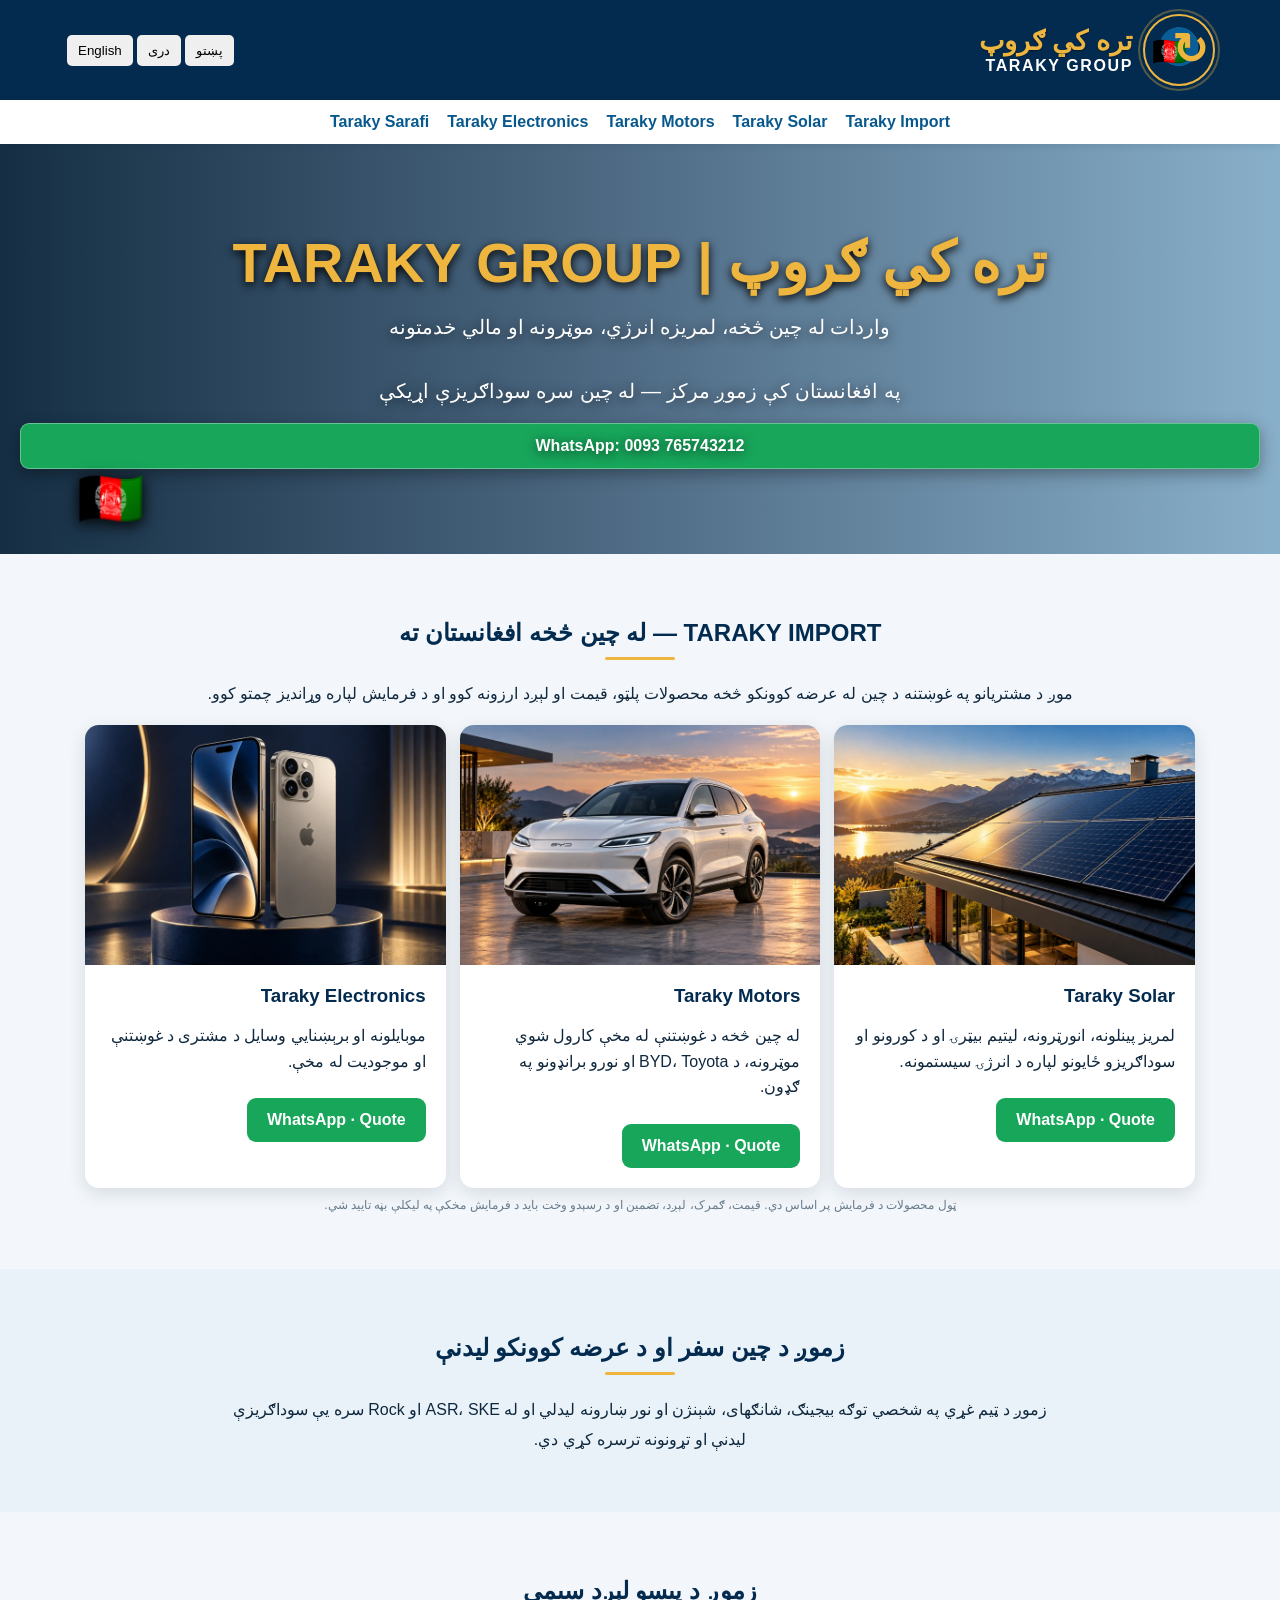
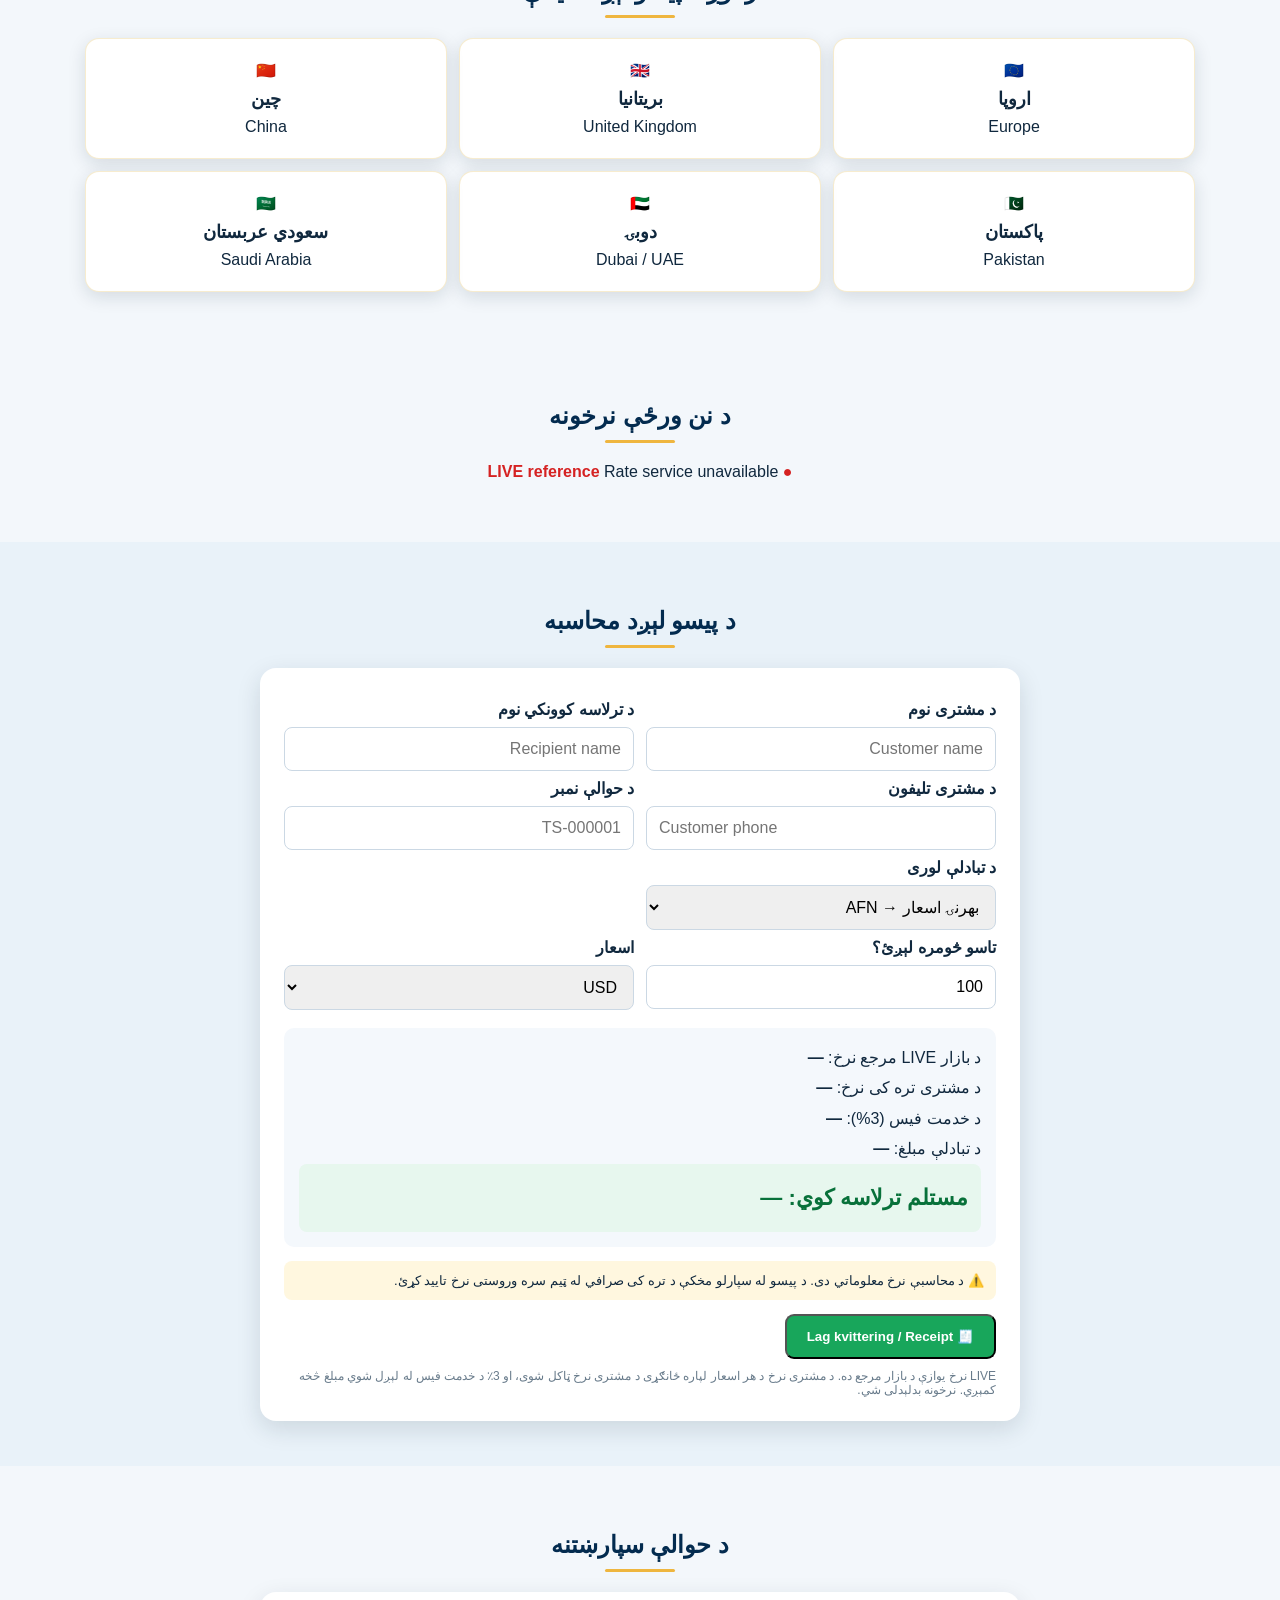
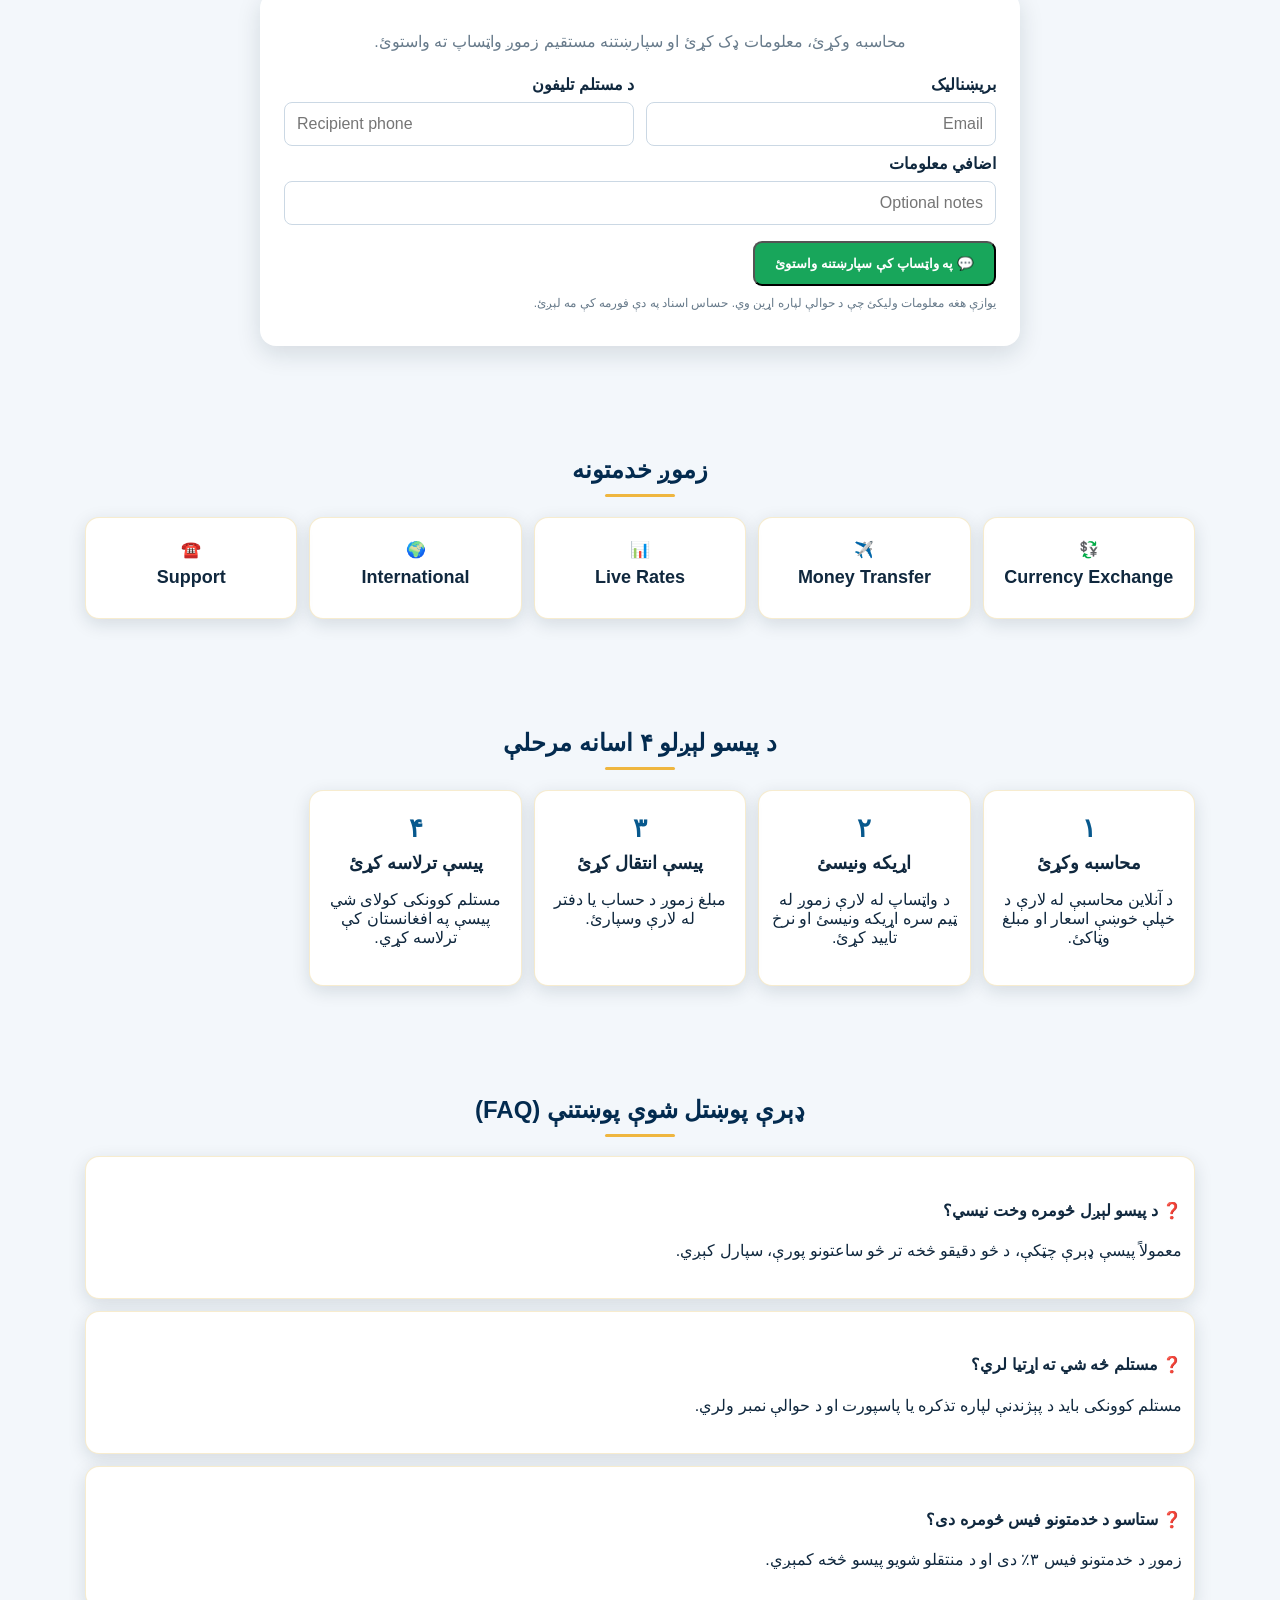
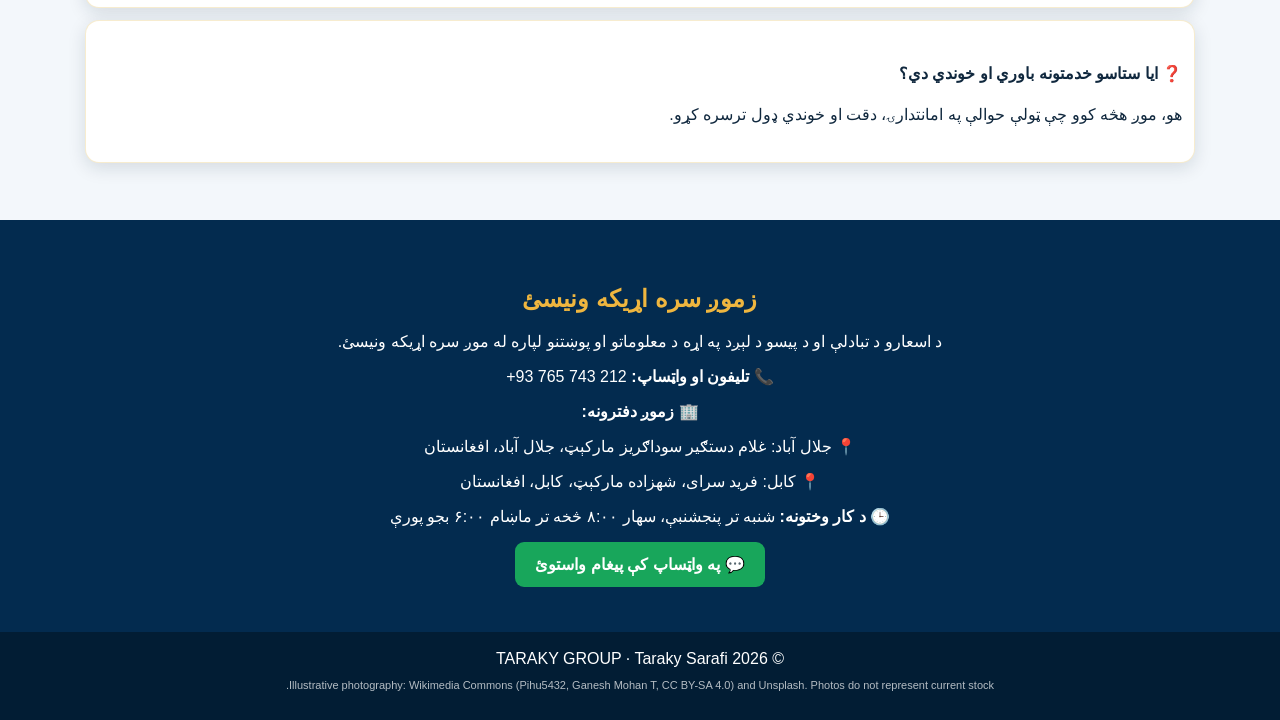
==== commit ee80a0da: "Add coordinated BYD, iPhone and solar marketing images" ====
--- a/index.html
+++ b/index.html
@@ -1 +1 @@
-<!doctype html><html lang="ps" dir="rtl"><head><meta charset="utf-8"><meta name="viewport" content="width=device-width,initial-scale=1"><title>تره کی صرافي | Taraky Sarafi</title><link rel="stylesheet" href="brand-assets.css"><style>:root{--n:#032b4f;--b:#07588d;--g:#efb63f;--gr:#18a65b;--bg:#f3f7fb}*{box-sizing:border-box}body{margin:0;font-family:Arial,sans-serif;background:var(--bg);color:#10283e}header{background:var(--n);color:#fff;padding:14px 20px}.head{max-width:1150px;margin:auto;display:flex;justify-content:space-between;align-items:center;gap:15px}.brand{display:flex;align-items:center;gap:10px}.logo{width:55px;height:55px;border:3px solid var(--g);border-radius:50%;display:grid;place-items:center;color:var(--g);font-weight:900}.brand b{color:var(--g);font-size:24px}.langs button{padding:8px 11px;border:0;border-radius:5px;margin:2px;cursor:pointer}.hero{color:#fff;text-align:center;padding:75px 20px;position:relative;background:linear-gradient(90deg,rgba(3,43,79,.90),rgba(3,43,79,.58)),url('https://upload.wikimedia.org/wikipedia/commons/thumb/4/4d/Blue_Mosque_in_Mazar-i-Sharif.jpg/1280px-Blue_Mosque_in_Mazar-i-Sharif.jpg') center/cover}.hero h1{color:var(--g);font-size:50px;margin:0}.hero p{font-size:20px}.btn{display:inline-block;background:var(--gr);color:white;padding:13px 20px;border-radius:9px;text-decoration:none;font-weight:bold}.wrap{max-width:1150px;margin:auto;padding:45px 20px}.title{text-align:center;color:var(--n)}.dest{display:grid;grid-template-columns:repeat(3,1fr);gap:12px}.services{display:grid;grid-template-columns:repeat(5,1fr);gap:12px}.card{background:#fff;padding:22px 12px;border-radius:14px;text-align:center;box-shadow:0 5px 18px #1232}.card b{display:block;font-size:18px;margin:8px}.rates{display:grid;grid-template-columns:repeat(3,1fr);gap:12px}.rate strong{font-size:25px;color:var(--b)}.rate .customer{color:#08713a}.rate small{display:block;color:#687b8b;margin-top:5px}.live{color:#d52222;font-weight:bold}.calc{background:#e9f2f9}.panel{max-width:760px;margin:auto;background:#fff;padding:24px;border-radius:16px;box-shadow:0 8px 24px #1232}.row{display:grid;grid-template-columns:1fr 1fr;gap:12px}.field label{display:block;font-weight:bold;margin:8px 0}.field input,.field select{width:100%;padding:12px;border:1px solid #cbd8e4;border-radius:8px;font-size:16px}.summary{margin-top:18px;background:#f4f8fc;border-radius:10px;padding:15px;line-height:1.9}.final{background:#e7f7ee;padding:13px;border-radius:8px;font-size:22px;font-weight:900;color:#08713a}.warn{font-size:12px;color:#687b8b;margin-top:10px}.contact{background:var(--n);color:white;text-align:center;padding:45px 20px}.contact h2{color:var(--g)}footer{background:#021d34;color:white;text-align:center;padding:18px}@media(max-width:800px){.dest,.services{grid-template-columns:1fr 1fr}.rates{grid-template-columns:1fr 1fr}.hero h1{font-size:38px}.head{flex-wrap:wrap}.row{grid-template-columns:1fr}}@media(max-width:480px){.rates,.dest,.services{grid-template-columns:1fr}}.group-nav{background:#fff;padding:13px 20px;display:flex;justify-content:center;gap:18px;flex-wrap:wrap;box-shadow:0 2px 8px #1232}.group-nav a{color:#07588d;text-decoration:none;font-weight:bold}.import-grid{display:grid;grid-template-columns:repeat(3,1fr);gap:14px}.import-card{background:white;border-radius:14px;overflow:hidden;box-shadow:0 5px 18px #1232}.import-card .photo{height:200px;background:#e9f2f9;overflow:hidden}.import-card .photo img{display:block;width:100%;height:100%;object-fit:cover}.import-card .detail{padding:20px}.import-card h3{margin:0 0 10px;color:#032b4f}.import-card p{line-height:1.6}.import-card a{display:inline-block;margin-top:8px}.story{background:#e9f2f9}.story p{max-width:850px;margin:12px auto;line-height:1.9;text-align:center}@media(max-width:800px){.import-grid{grid-template-columns:1fr}}.taraky-visit-gallery{display:grid;grid-template-columns:repeat(4,minmax(0,1fr));gap:12px;margin:20px 0}.taraky-visit-gallery img{width:100%;height:215px;object-fit:cover;border-radius:12px;box-shadow:0 3px 12px #1232}@media(max-width:700px){.taraky-visit-gallery{grid-template-columns:repeat(2,minmax(0,1fr))}.taraky-visit-gallery img{height:160px}}</style></head><body><header><div class="head"><div class="brand"><div class="logo">🇦🇫</div><div><b id="brand">تره کي ګروپ</b><div>TARAKY GROUP</div></div></div><div class="langs"><button onclick="lang('ps')">پښتو</button><button onclick="lang('fa')">دری</button><button onclick="lang('en')">English</button></div></div></header><nav class="group-nav"><a href="#importSection">Taraky Import</a><a href="#solar">Taraky Solar</a><a href="#motors">Taraky Motors</a><a href="#electronics">Taraky Electronics</a><a href="#calcTitle">Taraky Sarafi</a></nav><section class="hero"><h1 id="hero">تره کي ګروپ | TARAKY GROUP</h1><p id="tag">واردات له چین څخه، لمریزه انرژي، موټرونه او مالي خدمتونه</p><p id="sub">په افغانستان کې زموږ مرکز — له چین سره سوداګریزې اړیکې</p><a class="btn" href="https://wa.me/93765743212">WhatsApp: 0093 765743212</a></section><section class="wrap" id="importSection"><h2 class="title" id="importTitle">TARAKY IMPORT — له چین څخه افغانستان ته</h2><p id="importIntro" style="text-align:center;line-height:1.8">موږ د مشتریانو په غوښتنه د چین له عرضه کوونکو څخه محصولات پلټو، قیمت او لېږد ارزونه کوو او د فرمایش لپاره وړاندیز چمتو کوو.</p><div class="import-grid"><article class="import-card" id="solar"><div class="photo"><img src="images/taraky-solar-inverters.jpg" alt="Solar inverter and battery" loading="lazy"></div><div class="detail"><h3>Taraky Solar</h3><p id="solarDesc">لمریز پینلونه، انورټرونه، لیتیم بیټرۍ او د کورونو او سوداګریزو ځایونو لپاره د انرژۍ سیستمونه.</p><a class="btn" href="https://wa.me/93765743212?text=Hello%2C%20I%20would%20like%20a%20quote%20for%20solar%20equipment.">WhatsApp · Quote</a></div></article><article class="import-card" id="motors"><div class="photo"><img src="images/taraky-motors-avatr.jpg" alt="BYD vehicle" loading="lazy"></div><div class="detail"><h3>Taraky Motors</h3><p id="motorsDesc">له چین څخه د غوښتنې له مخې کارول شوي موټرونه، د BYD، Toyota او نورو برانډونو په ګډون.</p><a class="btn" href="https://wa.me/93765743212?text=Hello%2C%20I%20would%20like%20a%20quote%20for%20a%20car%20from%20China.">WhatsApp · Quote</a></div></article><article class="import-card" id="electronics"><div class="photo"><img src="images/taraky-electronics-rock.jpg" alt="Mobile phone shop visit at Rock" loading="lazy" style="object-position:center 65%"></div><div class="detail"><h3>Taraky Electronics</h3><p id="electronicsDesc">موبایلونه او برېښنایي وسایل د مشتری د غوښتنې او موجودیت له مخې.</p><a class="btn" href="https://wa.me/93765743212?text=Hello%2C%20I%20would%20like%20a%20quote%20for%20electronics.">WhatsApp · Quote</a></div></article></div><p class="warn" id="importNote" style="text-align:center">ټول محصولات د فرمایش پر اساس دي. قیمت، ګمرک، لېږد، تضمین او د رسېدو وخت باید د فرمایش مخکې په لیکلې بڼه تایید شي.</p></section><section class="story"><div class="wrap"><h2 class="title" id="storyTitle"><div class="taraky-visit-gallery"><img src="images/taraky-ske-visit.jpg" alt="Taraky Group business visit to SKE in China" loading="lazy"><img src="images/taraky-china-factory.jpg" alt="Factory visit in China" loading="lazy"><img src="images/taraky-solar-system.jpg" alt="SKE home photovoltaic energy storage display" loading="lazy"><img src="images/taraky-solar-batteries.jpg" alt="SKE energy storage batteries" loading="lazy"></div>زموږ د چین سفر او د عرضه کوونکو لیدنې</h2><p id="storyText">زموږ د ټیم غړي په شخصي توګه بیجینګ، شانګهای، شېنژن او نور ښارونه لیدلي او له ASR، SKE او Rock سره یې سوداګریزې لیدنې او تړونونه ترسره کړي دي. دا تجربه موږ سره مرسته کوي چې د محصولاتو، تولید او سوداګریزې همکارۍ په اړه ښه معلومات ولرو.</p></div></section><section class="wrap"><h2 class="title" id="destTitle">زموږ د پیسو لېږد سیمې</h2><div class="dest"><div class="card">🇪🇺<b>اروپا</b>Europe</div><div class="card">🇬🇧<b>بریتانیا</b>United Kingdom</div><div class="card">🇨🇳<b>چین</b>China</div><div class="card">🇵🇰<b>پاکستان</b>Pakistan</div><div class="card">🇦🇪<b>دوبۍ</b>Dubai / UAE</div><div class="card">🇸🇦<b>سعودي عربستان</b>Saudi Arabia</div></div></section><section class="wrap"><h2 class="title" id="ratesTitle">د نن ورځې نرخونه</h2><p style="text-align:center"><span class="live">● LIVE reference</span> <span id="updated">Loading…</span></p><div class="rates" id="rates"></div></section><section class="calc"><div class="wrap"><h2 class="title" id="calcTitle">د پیسو لېږد محاسبه</h2><div class="panel"><div class="row"><div class="field"><label id="customerLabel">د مشتری نوم</label><input id="customerName" type="text" placeholder="Customer name"></div><div class="field"><label id="recipientLabel">د ترلاسه کوونکي نوم</label><input id="recipientName" type="text" placeholder="Recipient name"></div></div><div class="row"><div class="field"><label id="customerPhoneLabel">د مشتری تلیفون</label><input id="customerPhone" type="tel" placeholder="Customer phone"></div><div class="field"><label id="transferRefLabel">د حوالې نمبر</label><input id="transferRef" type="text" placeholder="TS-000001" maxlength="9"></div></div><div class="row"><div class="field"><label id="directionLabel">د تبادلې لوری</label><select id="direction"><option value="toAFN">بهرنۍ اسعار → AFN</option><option value="fromAFN">AFN → بهرنۍ اسعار</option></select></div><div></div></div><div class="row"><div class="field"><label id="sendLabel">تاسو څومره لېږئ؟</label><input id="amount" type="number" value="100" min="0"></div><div class="field"><label id="currencyLabel">اسعار</label><select id="from"><option>USD</option><option>EUR</option><option>GBP</option><option>NOK</option><option>PKR</option><option>CNY</option><option>AED</option><option>SAR</option></select></div></div><div class="summary"><div><span id="liveLabel">د بازار LIVE مرجع نرخ:</span> <b id="liveRate">—</b></div><div><span id="tarakyLabel">د مشتری تره کی نرخ:</span> <b id="tarakyRate">—</b></div><div><span id="feeLabel">د خدمت فیس (3%):</span> <b id="fee">—</b></div><div><span id="exchangeLabel">د تبادلې مبلغ:</span> <b id="net">—</b></div><div class="final"><span id="receiveLabel">مستلم ترلاسه کوي:</span> <span id="receive">—</span></div></div><div style="margin-top:14px;padding:12px;background:#fff7df;border-radius:8px;font-size:13px" id="confirmNote">⚠️ د محاسبې نرخ معلوماتي دی. د پیسو له سپارلو مخکې د تره کی صرافي له ټیم سره وروستی نرخ تایید کړئ.</div><div style="margin-top:14px"><button class="btn" type="button" onclick="receipt()">🧾 Lag kvittering / Receipt</button></div><div class="warn" id="note">LIVE نرخ یوازې د بازار مرجع ده. د مشتری نرخ د هر اسعار لپاره ځانګړی د مشتری نرخ ټاکل شوی، او 3٪ د خدمت فیس له لېږل شوي مبلغ څخه کمېږي. نرخونه بدلېدلی شي.</div></div></div></section><section class="wrap" id="orderSection"><h2 class="title" id="orderTitle">د حوالې سپارښتنه</h2><div class="panel"><p id="orderIntro" style="text-align:center;color:#687b8b">محاسبه وکړئ، معلومات ډک کړئ او سپارښتنه مستقیم زموږ واټساپ ته واستوئ.</p><div class="row"><div class="field"><label id="orderEmailLabel">بریښنالیک</label><input id="orderEmail" type="email" placeholder="Email"></div><div class="field"><label id="orderRecipientPhoneLabel">د مستلم تلیفون</label><input id="orderRecipientPhone" type="tel" placeholder="Recipient phone"></div></div><div class="field"><label id="orderNotesLabel">اضافي معلومات</label><input id="orderNotes" type="text" placeholder="Optional notes"></div><div style="margin-top:16px"><button class="btn" id="orderBtn" type="button" onclick="sendOrder()">💬 په واټساپ کې سپارښتنه واستوئ</button></div><p class="warn" id="orderPrivacy">یوازې هغه معلومات ولیکئ چې د حوالې لپاره اړین وي. حساس اسناد په دې فورمه کې مه لېږئ.</p></div></section><section class="wrap"><h2 class="title" id="serviceTitle">زموږ خدمتونه</h2><div class="services"><div class="card">💱<b>Currency Exchange</b></div><div class="card">✈️<b>Money Transfer</b></div><div class="card">📊<b>Live Rates</b></div><div class="card">🌍<b>International</b></div><div class="card">☎️<b>Support</b></div></div></section><section class="wrap" id="howSection"><h2 class="title" id="howTitle">د پیسو لېږلو ۴ اسانه مرحلې</h2><div class="services"><div class="card"><strong style="font-size:26px;color:var(--b)">۱</strong><b id="step1Title">محاسبه وکړئ</b><p id="step1Text">د آنلاین محاسبې له لارې د خپلې خوښې اسعار او مبلغ وټاکئ.</p></div><div class="card"><strong style="font-size:26px;color:var(--b)">۲</strong><b id="step2Title">اړیکه ونیسئ</b><p id="step2Text">د واټساپ له لارې زموږ له ټیم سره اړیکه ونیسئ او نرخ تایید کړئ.</p></div><div class="card"><strong style="font-size:26px;color:var(--b)">۳</strong><b id="step3Title">پیسې انتقال کړئ</b><p id="step3Text">مبلغ زموږ د حساب یا دفتر له لارې وسپارئ.</p></div><div class="card"><strong style="font-size:26px;color:var(--b)">۴</strong><b id="step4Title">پیسې ترلاسه کړئ</b><p id="step4Text">مستلم کوونکی کولای شي پیسې په افغانستان کې ترلاسه کړي.</p></div></div></section><section class="wrap" id="faqSection"><h2 class="title" id="faqTitle">ډېرې پوښتل شوې پوښتنې (FAQ)</h2><div><div class="card" style="text-align:right;margin-bottom:12px"><h4 id="faqQ1">❓ د پیسو لېږل څومره وخت نیسي؟</h4><p id="faqA1">معمولاً پیسې ډېرې چټکې، د څو دقیقو څخه تر څو ساعتونو پورې، سپارل کېږي.</p></div><div class="card" style="text-align:right;margin-bottom:12px"><h4 id="faqQ2">❓ مستلم څه شي ته اړتیا لري؟</h4><p id="faqA2">مستلم کوونکی باید د پېژندنې لپاره تذکره یا پاسپورت او د حوالې نمبر ولري.</p></div><div class="card" style="text-align:right;margin-bottom:12px"><h4 id="faqQ3">❓ ستاسو د خدمتونو فیس څومره دی؟</h4><p id="faqA3">زموږ د خدمتونو فیس ۳٪ دی او د منتقلو شویو پیسو څخه کمېږي.</p></div><div class="card" style="text-align:right;margin-bottom:12px"><h4 id="faqQ4">❓ ایا ستاسو خدمتونه باوري او خوندي دي؟</h4><p id="faqA4">هو، موږ هڅه کوو چې ټولې حوالې په امانتدارۍ، دقت او خوندي ډول ترسره کړو.</p></div></div></section><section class="contact"><h2 id="contactTitle">زموږ سره اړیکه ونیسئ</h2><p id="contactIntro">د اسعارو د تبادلې او د پیسو د لېږد په اړه د معلوماتو او پوښتنو لپاره له موږ سره اړیکه ونیسئ.</p><p><strong id="phoneLabel">📞 تلیفون او واټساپ:</strong> <span style="direction:ltr;display:inline-block">+93 765 743 212</span></p><p><strong id="officesLabel">🏢 زموږ دفترونه:</strong></p><p id="jalalabadOffice">📍 جلال آباد: غلام دستګیر سوداګریز مارکېټ، جلال آباد، افغانستان</p><p id="kabulOffice">📍 کابل: فرید سرای، شهزاده مارکېټ، کابل، افغانستان</p><p><strong id="hoursLabel">🕒 د کار وختونه:</strong> <span id="hoursText">شنبه تر پنجشنبې، سهار ۸:۰۰ څخه تر ماښام ۶:۰۰ بجو پورې</span></p><a class="btn" id="whatsappBtn" href="https://wa.me/93765743212">💬 په واټساپ کې پیغام واستوئ</a></section><footer>© 2026 TARAKY GROUP · Taraky Sarafi<div style="display:none" id="siteVersion">2026-10-07-0700</div><p style="font-size:11px;opacity:.7">Illustrative photography: Wikimedia Commons (Pihu5432, Ganesh Mohan T, CC BY-SA 4.0) and Unsplash. Photos do not represent current stock.</p></footer><script>const currencies=['USD','EUR','GBP','NOK','PKR','CNY','AED','SAR'];const RATE_MARGIN=0.032;const SERVICE_FEE=0.03;let R={};async function load(){try{let q=currencies.join(',');let r=await fetch('https://api.frankfurter.dev/v2/rates?base=AFN&quotes='+q);if(!r.ok)throw 0;let d=await r.json();d.forEach(x=>R[x.quote]=1/x.rate);document.getElementById('updated').textContent='Updated: '+(d[0]?.date||'');render();calc()}catch(e){document.getElementById('updated').textContent='Rate service unavailable';}}function customerRate(c){return R[c]*(1-RATE_MARGIN)}function render(){document.getElementById('rates').innerHTML=currencies.map(c=>'<div class="card rate"><b>'+c+' → AFN</b><small>LIVE reference</small><strong>'+R[c].toFixed(4)+'</strong><small>Taraky customer rate</small><strong class="customer">'+customerRate(c).toFixed(4)+'</strong></div>').join('')}function calc(){let a=+document.getElementById('amount').value||0,c=document.getElementById('from').value,live=R[c];if(!live)return;let taraky=customerRate(c),dir=document.getElementById('direction').value,fee=a*SERVICE_FEE,net=a-fee,receive=dir==='toAFN'?net*taraky:net/taraky;document.getElementById('liveRate').textContent='1 '+c+' = '+live.toFixed(4)+' AFN';document.getElementById('tarakyRate').textContent='1 '+c+' = '+taraky.toFixed(4)+' AFN';document.getElementById('fee').textContent=fee.toFixed(2)+' '+(dir==='toAFN'?c:'AFN');document.getElementById('net').textContent=net.toFixed(2)+' '+(dir==='toAFN'?c:'AFN');document.getElementById('receive').textContent=receive.toLocaleString(undefined,{maximumFractionDigits:2})+' '+(dir==='toAFN'?'AFN':c)}function sendOrder(){let name=document.getElementById('customerName').value.trim(),phone=document.getElementById('customerPhone').value.trim(),recipient=document.getElementById('recipientName').value.trim(),rphone=document.getElementById('orderRecipientPhone').value.trim(),email=document.getElementById('orderEmail').value.trim(),notes=document.getElementById('orderNotes').value.trim(),a=+document.getElementById('amount').value||0,c=document.getElementById('from').value,dir=document.getElementById('direction').value,live=R[c];if(!name||!phone||!recipient||!rphone||!a||!live){alert('Please enter sender name, sender phone, recipient name, recipient phone and amount.');return}let taraky=customerRate(c),fee=a*SERVICE_FEE,net=a-fee,receive=dir==='toAFN'?net*taraky:net/taraky,msg='سلام، د تره کی صرافي د حوالې نوې سپارښتنه / New transfer request\n\n👤 Sender: '+name+'\n📞 Sender phone: '+phone+'\n📧 Email: '+(email||'—')+'\n👥 Recipient: '+recipient+'\n📱 Recipient phone: '+rphone+'\n💰 Amount: '+a.toFixed(2)+' '+(dir==='toAFN'?c:'AFN')+'\n💱 Taraky rate: 1 '+c+' = '+taraky.toFixed(4)+' AFN\n🧾 Fee (3%): '+fee.toFixed(2)+' '+(dir==='toAFN'?c:'AFN')+'\n✅ Estimated recipient amount: '+receive.toLocaleString(undefined,{maximumFractionDigits:2})+' '+(dir==='toAFN'?'AFN':c)+'\n📝 Notes: '+(notes||'—')+'\n\n⚠️ Please confirm the final rate and transfer reference (TS number).';window.open('https://wa.me/93765743212?text='+encodeURIComponent(msg),'_blank')}function receipt(){let a=+document.getElementById('amount').value||0,c=document.getElementById('from').value,live=R[c];if(!live||a<=0)return;let taraky=customerRate(c),dir=document.getElementById('direction').value,fee=a*SERVICE_FEE,net=a-fee,receive=dir==='toAFN'?net*taraky:net/taraky,customer=(document.getElementById('customerName').value||'—'),recipient=(document.getElementById('recipientName').value||'—'),phone=(document.getElementById('customerPhone').value||'—'),manualRef=document.getElementById('transferRef').value.trim().toUpperCase();let no=/^TS-\d{6}$/.test(manualRef)?manualRef:'TS-DRAFT',dt=new Date().toLocaleString();let w=window.open('','_blank');w.document.write('<!doctype html><html><head><meta charset="utf-8"><title>Taraky Sarafi Receipt</title><style>body{font-family:Arial;max-width:650px;margin:40px auto;padding:25px;color:#10283e}.head{text-align:center;border-bottom:2px solid #efb63f;padding-bottom:15px}h1{color:#032b4f}.row{display:flex;justify-content:space-between;border-bottom:1px solid #ddd;padding:10px 0}.total{font-size:22px;font-weight:bold;color:#08713a}.note{margin-top:25px;font-size:12px;color:#687b8b}.print{margin-top:20px;padding:12px 18px;background:#18a65b;color:white;border:0;border-radius:8px}@media print{.print{display:none}}</style></head><body><div class="head"><h1>🇦🇫 TARAKY SARAFI</h1><b>تره کی صرافي</b><p>Money Transfer Receipt / د پیسو لېږد رسید</p></div><div class="row"><span>Receipt No.</span><b>'+no+'</b></div><div class="row"><span>Date</span><b>'+dt+'</b></div><div class="row" style="background:#eef6ff"><span><strong>Sender / Customer name</strong></span><b>'+customer+'</b></div><div class="row"><span>Customer phone</span><b>'+phone+'</b></div><div class="row" style="background:#eef6ff"><span><strong>Recipient name</strong></span><b>'+recipient+'</b></div><div class="row"><span>Amount sent</span><b>'+a.toFixed(2)+' '+(dir==='toAFN'?c:'AFN')+'</b></div><div class="row"><span>Taraky rate</span><b>1 '+c+' = '+taraky.toFixed(4)+' AFN</b></div><div class="row"><span>Service fee (3%)</span><b>'+fee.toFixed(2)+' '+(dir==='toAFN'?c:'AFN')+'</b></div><div class="row"><span>Amount exchanged</span><b>'+net.toFixed(2)+' '+(dir==='toAFN'?c:'AFN')+'</b></div><div class="row total"><span>Recipient receives</span><b>'+receive.toLocaleString(undefined,{maximumFractionDigits:2})+' '+(dir==='toAFN'?'AFN':c)+'</b></div><p class="note">Calculator estimate only. Final exchange rate must be confirmed by Taraky Sarafi before payment. TS-DRAFT is not a registered transaction number.</p><button class="print" onclick="window.print()">Print / Save PDF</button> <button class="print" onclick="shareWA()">Share on WhatsApp</button><script>function shareWA(){var t=document.body.innerText.replace("Print / Save PDF","").replace("Share on WhatsApp","");location.href="https://wa.me/?text="+encodeURIComponent(t)}<\/script></body></html>');w.document.close()}document.getElementById('amount').oninput=calc;document.getElementById('from').onchange=calc;document.getElementById('direction').onchange=calc;const T={ps:{dir:'rtl',brand:'تره کی صرافي',tag:'د اسعارو تبادله او د پیسو لېږد',sub:'له افغانستانه نړۍ ته — له نړۍ څخه افغانستان ته',dest:'زموږ د پیسو لېږد سیمې',rates:'د نن ورځې نرخونه',calc:'د پیسو لېږد محاسبه',send:'تاسو څومره لېږئ؟',cur:'اسعار',live:'د بازار LIVE مرجع نرخ:',taraky:'د مشتری تره کی نرخ:',fee:'د خدمت فیس (3%):',ex:'د تبادلې مبلغ:',rec:'مستلم ترلاسه کوي:',note:'LIVE نرخ یوازې د بازار مرجع ده. د مشتری نرخ د هر اسعار لپاره ځانګړی د مشتری نرخ ټاکل شوی، او 3٪ د خدمت فیس له لېږل شوي مبلغ څخه کمېږي. نرخونه بدلېدلی شي.',services:'زموږ خدمتونه',contact:'اړیکه ونیسئ',customer:'د مشتری نوم',recipient:'د ترلاسه کوونکي نوم',direction:'د تبادلې لوری',toAFN:'بهرنۍ اسعار → افغانۍ',fromAFN:'افغانۍ → بهرنۍ اسعار',faqTitle:'ډېرې پوښتل شوې پوښتنې (FAQ)',faqQ1:'❓ د پیسو لېږل څومره وخت نیسي؟',faqA1:'معمولاً پیسې ډېرې چټکې، د څو دقیقو څخه تر څو ساعتونو پورې، سپارل کېږي.',faqQ2:'❓ مستلم څه شي ته اړتیا لري؟',faqA2:'مستلم کوونکی باید د پېژندنې لپاره تذکره یا پاسپورت او د حوالې نمبر ولري.',faqQ3:'❓ ستاسو د خدمتونو فیس څومره دی؟',faqA3:'زموږ د خدمتونو فیس ۳٪ دی او د منتقلو شویو پیسو څخه کمېږي.',faqQ4:'❓ ایا ستاسو خدمتونه باوري او خوندي دي؟',faqA4:'هو، موږ هڅه کوو چې ټولې حوالې په امانتدارۍ، دقت او خوندي ډول ترسره کړو.',contactIntro:'د اسعارو د تبادلې او د پیسو د لېږد په اړه د معلوماتو او پوښتنو لپاره له موږ سره اړیکه ونیسئ.',phoneLabel:'📞 تلیفون او واټساپ:',officesLabel:'🏢 زموږ دفترونه:',jalalabadOffice:'📍 جلال آباد: غلام دستګیر سوداګریز مارکېټ، جلال آباد، افغانستان',kabulOffice:'📍 کابل: فرید سرای، شهزاده مارکېټ، کابل، افغانستان',hoursLabel:'🕒 د کار وختونه:',hoursText:'شنبه تر پنجشنبې، سهار ۸:۰۰ څخه تر ماښام ۶:۰۰ بجو پورې',whatsappBtn:'💬 په واټساپ کې پیغام واستوئ',howTitle:'د پیسو لېږلو ۴ اسانه مرحلې',step1Title:'محاسبه وکړئ',step1Text:'د آنلاین محاسبې له لارې د خپلې خوښې اسعار او مبلغ وټاکئ.',step2Title:'اړیکه ونیسئ',step2Text:'د واټساپ له لارې زموږ له ټیم سره اړیکه ونیسئ او نرخ تایید کړئ.',step3Title:'پیسې انتقال کړئ',step3Text:'مبلغ زموږ د حساب یا دفتر له لارې وسپارئ.',step4Title:'پیسې ترلاسه کړئ',step4Text:'مستلم کوونکی کولای شي پیسې په افغانستان کې ترلاسه کړي.',customerPhone:'د مشتری تلیفون',transferRef:'د حوالې نمبر',confirmNote:'⚠️ د محاسبې نرخ معلوماتي دی. د پیسو له سپارلو مخکې د تره کی صرافي له ټیم سره وروستی نرخ تایید کړئ.',orderTitle:'د حوالې سپارښتنه',orderIntro:'محاسبه وکړئ، معلومات ډک کړئ او سپارښتنه مستقیم زموږ واټساپ ته واستوئ.',orderEmail:'بریښنالیک',orderRecipientPhone:'د مستلم تلیفون',orderNotes:'اضافي معلومات',orderBtn:'💬 په واټساپ کې سپارښتنه واستوئ',orderPrivacy:'یوازې هغه معلومات ولیکئ چې د حوالې لپاره اړین وي. حساس اسناد په دې فورمه کې مه لېږئ.'},fa:{dir:'rtl',brand:'صرافی تره کی',tag:'تبادله اسعار و انتقال پول',sub:'از افغانستان به جهان — از جهان به افغانستان',dest:'مقاصد انتقال پول',rates:'نرخ‌های امروز',calc:'محاسبه انتقال پول',send:'چقدر می‌فرستید؟',cur:'ارز',live:'نرخ مرجع LIVE بازار:',taraky:'نرخ مشتری تره کی:',fee:'هزینه خدمات (3%):',ex:'مبلغ قابل تبدیل:',rec:'گیرنده دریافت می‌کند:',note:'نرخ LIVE فقط نرخ مرجع بازار است. نرخ مشتری برای هر ارز به‌صورت جداگانه بر اساس نرخ LIVE تعیین می‌شود و 3٪ هزینه خدمات از مبلغ ارسالی کسر می‌شود. نرخ‌ها قابل تغییر است.',services:'خدمات ما',contact:'تماس با ما',customer:'نام مشتری',recipient:'نام گیرنده',direction:'جهت تبدیل',toAFN:'ارز خارجی → افغانی',fromAFN:'افغانی → ارز خارجی',faqTitle:'سوالات متداول (FAQ)',faqQ1:'❓ انتقال پول چقدر زمان می‌برد؟',faqA1:'معمولاً پول بسیار سریع، از چند دقیقه تا چند ساعت، تحویل داده می‌شود.',faqQ2:'❓ گیرنده به چه چیزی نیاز دارد؟',faqA2:'گیرنده برای شناسایی باید تذکره یا پاسپورت و شماره حواله را همراه داشته باشد.',faqQ3:'❓ هزینه خدمات شما چقدر است؟',faqA3:'هزینه خدمات ما ۳٪ است و از مبلغ انتقالی کسر می‌شود.',faqQ4:'❓ آیا خدمات شما مطمئن و امن است؟',faqA4:'بله، ما تلاش می‌کنیم تمام حواله‌ها را با امانتداری، دقت و به شکل امن انجام دهیم.',contactIntro:'برای معلومات و سوالات درباره تبدیل اسعار و انتقال پول با ما تماس بگیرید.',phoneLabel:'📞 تلفن و واتساپ:',officesLabel:'🏢 دفاتر ما:',jalalabadOffice:'📍 جلال‌آباد: مارکیت تجارتی غلام دستگیر، جلال‌آباد، افغانستان',kabulOffice:'📍 کابل: سرای فرید، مارکیت شهزاده، کابل، افغانستان',hoursLabel:'🕒 ساعات کاری:',hoursText:'شنبه تا پنجشنبه، ۸:۰۰ صبح تا ۶:۰۰ شام',whatsappBtn:'💬 پیام در واتساپ',howTitle:'۴ مرحله آسان برای انتقال پول',step1Title:'محاسبه کنید',step1Text:'از طریق محاسبه‌گر آنلاین، ارز و مبلغ مورد نظر خود را انتخاب کنید.',step2Title:'تماس بگیرید',step2Text:'از طریق واتساپ با تیم ما تماس بگیرید و نرخ را تأیید کنید.',step3Title:'پول را انتقال دهید',step3Text:'مبلغ را از طریق حساب یا دفتر ما تحویل دهید.',step4Title:'پول را دریافت کنید',step4Text:'گیرنده می‌تواند پول را در افغانستان دریافت کند.',customerPhone:'تلفن مشتری',transferRef:'شماره حواله',confirmNote:'⚠️ نرخ محاسبه‌گر معلوماتی است. پیش از پرداخت، نرخ نهایی را با تیم صرافی تره کی تأیید کنید.',orderTitle:'درخواست حواله',orderIntro:'محاسبه کنید، معلومات را تکمیل کنید و درخواست را مستقیم به واتساپ ما بفرستید.',orderEmail:'ایمیل',orderRecipientPhone:'تلفن گیرنده',orderNotes:'معلومات اضافی',orderBtn:'💬 ارسال درخواست در واتساپ',orderPrivacy:'فقط معلومات لازم برای حواله را وارد کنید. اسناد حساس را در این فورم ارسال نکنید.'},en:{dir:'ltr',brand:'Taraky Sarafi',tag:'Currency Exchange & Money Transfer',sub:'From Afghanistan to the world — from the world to Afghanistan',dest:'Transfer Destinations',rates:"Today's Rates",calc:'Money Transfer Calculator',send:'How much are you sending?',cur:'Currency',live:'LIVE market reference:',taraky:'Taraky customer rate:',fee:'Service fee (3%):',ex:'Amount exchanged:',rec:'Recipient receives:',note:'LIVE is a market reference only. The customer rate is set set separately for each currency based on the LIVE reference, and a 3% service fee is deducted from the amount sent. Rates may change.',services:'Our Services',contact:'Contact Us',customer:'Customer name',recipient:'Recipient name',direction:'Exchange direction',toAFN:'Foreign currency → AFN',fromAFN:'AFN → Foreign currency',faqTitle:'Frequently Asked Questions (FAQ)',faqQ1:'❓ How long does a money transfer take?',faqA1:'Transfers are normally delivered quickly, from a few minutes to a few hours.',faqQ2:'❓ What does the recipient need?',faqA2:'The recipient should have a Tazkira or passport for identification and the transfer reference number.',faqQ3:'❓ What is your service fee?',faqA3:'Our service fee is 3% and is deducted from the transferred amount.',faqQ4:'❓ Is your service reliable and secure?',faqA4:'Yes, we aim to process every transfer carefully, securely and with integrity.',contactIntro:'Contact us for information and questions about currency exchange and money transfers.',phoneLabel:'📞 Phone & WhatsApp:',officesLabel:'🏢 Our offices:',jalalabadOffice:'📍 Jalalabad: Ghulam Dastagir Commercial Market, Jalalabad, Afghanistan',kabulOffice:'📍 Kabul: Farid Sarai, Shahzada Market, Kabul, Afghanistan',hoursLabel:'🕒 Opening hours:',hoursText:'Saturday–Thursday, 8:00 AM–6:00 PM',whatsappBtn:'💬 Message us on WhatsApp',howTitle:'4 Easy Steps to Send Money',step1Title:'Calculate',step1Text:'Use our online calculator to select your currency and amount.',step2Title:'Contact Us',step2Text:'Contact our team on WhatsApp and confirm the rate.',step3Title:'Transfer the Money',step3Text:'Provide the amount through our account or office.',step4Title:'Receive the Money',step4Text:'The recipient can receive the money in Afghanistan.',customerPhone:'Customer phone',transferRef:'Transfer reference',confirmNote:'⚠️ Calculator rates are estimates. Confirm the final rate with Taraky Sarafi before payment.',orderTitle:'Transfer Request',orderIntro:'Calculate, complete the details and send your request directly to our WhatsApp.',orderEmail:'Email',orderRecipientPhone:'Recipient phone',orderNotes:'Additional information',orderBtn:'💬 Send request on WhatsApp',orderPrivacy:'Only enter information needed for the transfer. Do not send sensitive documents through this form.'}};function lang(l){let x=T[l];document.documentElement.dir=x.dir;document.documentElement.lang=l;[['brand','brand'],['hero','brand'],['tag','tag'],['sub','sub'],['destTitle','dest'],['ratesTitle','rates'],['calcTitle','calc'],['sendLabel','send'],['currencyLabel','cur'],['liveLabel','live'],['tarakyLabel','taraky'],['feeLabel','fee'],['exchangeLabel','ex'],['receiveLabel','rec'],['note','note'],['serviceTitle','services'],['contactTitle','contact'],['customerLabel','customer'],['recipientLabel','recipient'],['directionLabel','direction'],['faqTitle','faqTitle'],['faqQ1','faqQ1'],['faqA1','faqA1'],['faqQ2','faqQ2'],['faqA2','faqA2'],['faqQ3','faqQ3'],['faqA3','faqA3'],['faqQ4','faqQ4'],['faqA4','faqA4'],['contactIntro','contactIntro'],['phoneLabel','phoneLabel'],['officesLabel','officesLabel'],['jalalabadOffice','jalalabadOffice'],['kabulOffice','kabulOffice'],['hoursLabel','hoursLabel'],['hoursText','hoursText'],['whatsappBtn','whatsappBtn'],['howTitle','howTitle'],['step1Title','step1Title'],['step1Text','step1Text'],['step2Title','step2Title'],['step2Text','step2Text'],['step3Title','step3Title'],['step3Text','step3Text'],['step4Title','step4Title'],['step4Text','step4Text'],['customerPhoneLabel','customerPhone'],['transferRefLabel','transferRef'],['confirmNote','confirmNote'],['orderTitle','orderTitle'],['orderIntro','orderIntro'],['orderEmailLabel','orderEmail'],['orderRecipientPhoneLabel','orderRecipientPhone'],['orderNotesLabel','orderNotes'],['orderBtn','orderBtn'],['orderPrivacy','orderPrivacy']].forEach(p=>document.getElementById(p[0]).textContent=x[p[1]]);let d=document.getElementById('direction');d.options[0].textContent=x.toAFN;d.options[1].textContent=x.fromAFN;document.getElementById('customerName').placeholder=x.customer;document.getElementById('recipientName').placeholder=x.recipient;calc()}const GROUP_TRANSLATIONS={ps:{brand:'تره کي ګروپ',hero:'تره کي ګروپ | TARAKY GROUP',tag:'واردات له چین څخه، لمریزه انرژي، موټرونه او مالي خدمتونه',sub:'په افغانستان کې زموږ مرکز — له چین سره سوداګریزې اړیکې',importTitle:'TARAKY IMPORT — له چین څخه افغانستان ته',importIntro:'موږ د مشتریانو په غوښتنه د چین له عرضه کوونکو څخه محصولات پلټو، قیمت او لېږد ارزونه کوو او د فرمایش لپاره وړاندیز چمتو کوو.',solarDesc:'لمریز پینلونه، انورټرونه، لیتیم بیټرۍ او د کورونو او سوداګریزو ځایونو لپاره د انرژۍ سیستمونه.',motorsDesc:'له چین څخه د غوښتنې له مخې کارول شوي موټرونه، د BYD، Toyota او نورو برانډونو په ګډون.',electronicsDesc:'موبایلونه او برېښنایي وسایل د مشتری د غوښتنې او موجودیت له مخې.',importNote:'ټول محصولات د فرمایش پر اساس دي. قیمت، ګمرک، لېږد، تضمین او د رسېدو وخت باید د فرمایش مخکې په لیکلې بڼه تایید شي.',storyTitle:'زموږ د چین سفر او د عرضه کوونکو لیدنې',storyText:'زموږ د ټیم غړي په شخصي توګه بیجینګ، شانګهای، شېنژن او نور ښارونه لیدلي او له ASR، SKE او Rock سره یې سوداګریزې لیدنې او تړونونه ترسره کړي دي.'},fa:{brand:'گروپ تره کی',hero:'گروپ تره کی | TARAKY GROUP',tag:'واردات از چین، انرژی خورشیدی، موتر و خدمات مالی',sub:'مرکز ما در افغانستان — ارتباط تجارتی با چین',importTitle:'TARAKY IMPORT — از چین به افغانستان',importIntro:'به درخواست مشتریان، محصولات را از عرضه‌کنندگان چین جستجو می‌کنیم و قیمت و حمل‌ونقل را بررسی می‌کنیم.',solarDesc:'پنل خورشیدی، انورتر، باتری لیتیومی و سیستم‌های انرژی برای خانه و تجارت.',motorsDesc:'موترهای دست‌دوم از چین، از جمله BYD، Toyota و برندهای دیگر، بر اساس سفارش.',electronicsDesc:'موبایل و وسایل الکترونیکی بر اساس سفارش و موجودی.',importNote:'تمام محصولات سفارشی هستند. قیمت، گمرک، حمل‌ونقل، ضمانت و زمان تحویل باید پیش از سفارش کتبی تأیید شوند.',storyTitle:'سفر ما به چین و دیدار با عرضه‌کنندگان',storyText:'عضو تیم ما شخصاً از بیجینگ، شانگهای، شنژن و شهرهای دیگر بازدید کرده و با ASR، SKE و Rock ملاقات‌ها و قراردادهای تجارتی داشته است.'},en:{brand:'Taraky Group',hero:'TARAKY GROUP',tag:'China Sourcing · Solar Energy · Vehicles · Financial Services',sub:'Based in Afghanistan — business connections in China',importTitle:'TARAKY IMPORT — From China to Afghanistan',importIntro:'We source products on request, assess supplier quotations and shipping, and prepare tailored import offers.',solarDesc:'Solar panels, inverters, lithium batteries and energy systems for homes and businesses.',motorsDesc:'Used vehicles sourced from China on request, including BYD, Toyota and other brands.',electronicsDesc:'Mobile phones and electronics sourced based on requests and availability.',importNote:'All products are quotation-based. Prices, customs, shipping, warranties and delivery times must be confirmed in writing before ordering.',storyTitle:'Our China Business Visits',storyText:'Our team has personally visited Beijing, Shanghai, Shenzhen and other cities and held business meetings and signed agreements with ASR, SKE and Rock.'}};function groupLang(l){let x=GROUP_TRANSLATIONS[l];[['brand','brand'],['hero','hero'],['tag','tag'],['sub','sub'],['importTitle','importTitle'],['importIntro','importIntro'],['solarDesc','solarDesc'],['motorsDesc','motorsDesc'],['electronicsDesc','electronicsDesc'],['importNote','importNote'],['storyTitle','storyTitle'],['storyText','storyText']].forEach(([id,key])=>document.getElementById(id).textContent=x[key])}const previousLang=lang;lang=function(l){previousLang(l);groupLang(l)};load();groupLang("ps");</script></body></html>+<!doctype html><html lang="ps" dir="rtl"><head><meta charset="utf-8"><meta name="viewport" content="width=device-width,initial-scale=1"><title>تره کی صرافي | Taraky Sarafi</title><link rel="stylesheet" href="brand-assets.css"><style>:root{--n:#032b4f;--b:#07588d;--g:#efb63f;--gr:#18a65b;--bg:#f3f7fb}*{box-sizing:border-box}body{margin:0;font-family:Arial,sans-serif;background:var(--bg);color:#10283e}header{background:var(--n);color:#fff;padding:14px 20px}.head{max-width:1150px;margin:auto;display:flex;justify-content:space-between;align-items:center;gap:15px}.brand{display:flex;align-items:center;gap:10px}.logo{width:55px;height:55px;border:3px solid var(--g);border-radius:50%;display:grid;place-items:center;color:var(--g);font-weight:900}.brand b{color:var(--g);font-size:24px}.langs button{padding:8px 11px;border:0;border-radius:5px;margin:2px;cursor:pointer}.hero{color:#fff;text-align:center;padding:75px 20px;position:relative;background:linear-gradient(90deg,rgba(3,43,79,.90),rgba(3,43,79,.58)),url('https://upload.wikimedia.org/wikipedia/commons/thumb/4/4d/Blue_Mosque_in_Mazar-i-Sharif.jpg/1280px-Blue_Mosque_in_Mazar-i-Sharif.jpg') center/cover}.hero h1{color:var(--g);font-size:50px;margin:0}.hero p{font-size:20px}.btn{display:inline-block;background:var(--gr);color:white;padding:13px 20px;border-radius:9px;text-decoration:none;font-weight:bold}.wrap{max-width:1150px;margin:auto;padding:45px 20px}.title{text-align:center;color:var(--n)}.dest{display:grid;grid-template-columns:repeat(3,1fr);gap:12px}.services{display:grid;grid-template-columns:repeat(5,1fr);gap:12px}.card{background:#fff;padding:22px 12px;border-radius:14px;text-align:center;box-shadow:0 5px 18px #1232}.card b{display:block;font-size:18px;margin:8px}.rates{display:grid;grid-template-columns:repeat(3,1fr);gap:12px}.rate strong{font-size:25px;color:var(--b)}.rate .customer{color:#08713a}.rate small{display:block;color:#687b8b;margin-top:5px}.live{color:#d52222;font-weight:bold}.calc{background:#e9f2f9}.panel{max-width:760px;margin:auto;background:#fff;padding:24px;border-radius:16px;box-shadow:0 8px 24px #1232}.row{display:grid;grid-template-columns:1fr 1fr;gap:12px}.field label{display:block;font-weight:bold;margin:8px 0}.field input,.field select{width:100%;padding:12px;border:1px solid #cbd8e4;border-radius:8px;font-size:16px}.summary{margin-top:18px;background:#f4f8fc;border-radius:10px;padding:15px;line-height:1.9}.final{background:#e7f7ee;padding:13px;border-radius:8px;font-size:22px;font-weight:900;color:#08713a}.warn{font-size:12px;color:#687b8b;margin-top:10px}.contact{background:var(--n);color:white;text-align:center;padding:45px 20px}.contact h2{color:var(--g)}footer{background:#021d34;color:white;text-align:center;padding:18px}@media(max-width:800px){.dest,.services{grid-template-columns:1fr 1fr}.rates{grid-template-columns:1fr 1fr}.hero h1{font-size:38px}.head{flex-wrap:wrap}.row{grid-template-columns:1fr}}@media(max-width:480px){.rates,.dest,.services{grid-template-columns:1fr}}.group-nav{background:#fff;padding:13px 20px;display:flex;justify-content:center;gap:18px;flex-wrap:wrap;box-shadow:0 2px 8px #1232}.group-nav a{color:#07588d;text-decoration:none;font-weight:bold}.import-grid{display:grid;grid-template-columns:repeat(3,1fr);gap:14px}.import-card{background:white;border-radius:14px;overflow:hidden;box-shadow:0 5px 18px #1232}.import-card .photo{height:200px;background:#e9f2f9;overflow:hidden}.import-card .photo img{display:block;width:100%;height:100%;object-fit:cover}.import-card .detail{padding:20px}.import-card h3{margin:0 0 10px;color:#032b4f}.import-card p{line-height:1.6}.import-card a{display:inline-block;margin-top:8px}.story{background:#e9f2f9}.story p{max-width:850px;margin:12px auto;line-height:1.9;text-align:center}@media(max-width:800px){.import-grid{grid-template-columns:1fr}}.taraky-visit-gallery{display:grid;grid-template-columns:repeat(4,minmax(0,1fr));gap:12px;margin:20px 0}.taraky-visit-gallery img{width:100%;height:215px;object-fit:cover;border-radius:12px;box-shadow:0 3px 12px #1232}@media(max-width:700px){.taraky-visit-gallery{grid-template-columns:repeat(2,minmax(0,1fr))}.taraky-visit-gallery img{height:160px}} .import-card .photo{height:auto;aspect-ratio:3/2}</style></head><body><header><div class="head"><div class="brand"><div class="logo">🇦🇫</div><div><b id="brand">تره کي ګروپ</b><div>TARAKY GROUP</div></div></div><div class="langs"><button onclick="lang('ps')">پښتو</button><button onclick="lang('fa')">دری</button><button onclick="lang('en')">English</button></div></div></header><nav class="group-nav"><a href="#importSection">Taraky Import</a><a href="#solar">Taraky Solar</a><a href="#motors">Taraky Motors</a><a href="#electronics">Taraky Electronics</a><a href="#calcTitle">Taraky Sarafi</a></nav><section class="hero"><h1 id="hero">تره کي ګروپ | TARAKY GROUP</h1><p id="tag">واردات له چین څخه، لمریزه انرژي، موټرونه او مالي خدمتونه</p><p id="sub">په افغانستان کې زموږ مرکز — له چین سره سوداګریزې اړیکې</p><a class="btn" href="https://wa.me/93765743212">WhatsApp: 0093 765743212</a></section><section class="wrap" id="importSection"><h2 class="title" id="importTitle">TARAKY IMPORT — له چین څخه افغانستان ته</h2><p id="importIntro" style="text-align:center;line-height:1.8">موږ د مشتریانو په غوښتنه د چین له عرضه کوونکو څخه محصولات پلټو، قیمت او لېږد ارزونه کوو او د فرمایش لپاره وړاندیز چمتو کوو.</p><div class="import-grid"><article class="import-card" id="solar"><div class="photo"><img src="images/taraky-solar-marketing.webp" alt="Solar panel installation — AI marketing illustration" loading="lazy"></div><div class="detail"><h3>Taraky Solar</h3><p id="solarDesc">لمریز پینلونه، انورټرونه، لیتیم بیټرۍ او د کورونو او سوداګریزو ځایونو لپاره د انرژۍ سیستمونه.</p><a class="btn" href="https://wa.me/93765743212?text=Hello%2C%20I%20would%20like%20a%20quote%20for%20solar%20equipment.">WhatsApp · Quote</a></div></article><article class="import-card" id="motors"><div class="photo"><img src="images/taraky-byd-marketing.webp" alt="BYD electric vehicle — AI marketing illustration" loading="lazy"></div><div class="detail"><h3>Taraky Motors</h3><p id="motorsDesc">له چین څخه د غوښتنې له مخې کارول شوي موټرونه، د BYD، Toyota او نورو برانډونو په ګډون.</p><a class="btn" href="https://wa.me/93765743212?text=Hello%2C%20I%20would%20like%20a%20quote%20for%20a%20car%20from%20China.">WhatsApp · Quote</a></div></article><article class="import-card" id="electronics"><div class="photo"><img src="images/taraky-iphone-marketing.webp" alt="iPhone product concept — AI marketing illustration" loading="lazy"></div><div class="detail"><h3>Taraky Electronics</h3><p id="electronicsDesc">موبایلونه او برېښنایي وسایل د مشتری د غوښتنې او موجودیت له مخې.</p><a class="btn" href="https://wa.me/93765743212?text=Hello%2C%20I%20would%20like%20a%20quote%20for%20electronics.">WhatsApp · Quote</a></div></article></div><p class="warn" id="importNote" style="text-align:center">ټول محصولات د فرمایش پر اساس دي. قیمت، ګمرک، لېږد، تضمین او د رسېدو وخت باید د فرمایش مخکې په لیکلې بڼه تایید شي.</p></section><section class="story"><div class="wrap"><h2 class="title" id="storyTitle"><div class="taraky-visit-gallery"><img src="images/taraky-ske-visit.jpg" alt="Taraky Group business visit to SKE in China" loading="lazy"><img src="images/taraky-china-factory.jpg" alt="Factory visit in China" loading="lazy"><img src="images/taraky-solar-system.jpg" alt="SKE home photovoltaic energy storage display" loading="lazy"><img src="images/taraky-solar-batteries.jpg" alt="SKE energy storage batteries" loading="lazy"></div>زموږ د چین سفر او د عرضه کوونکو لیدنې</h2><p id="storyText">زموږ د ټیم غړي په شخصي توګه بیجینګ، شانګهای، شېنژن او نور ښارونه لیدلي او له ASR، SKE او Rock سره یې سوداګریزې لیدنې او تړونونه ترسره کړي دي. دا تجربه موږ سره مرسته کوي چې د محصولاتو، تولید او سوداګریزې همکارۍ په اړه ښه معلومات ولرو.</p></div></section><section class="wrap"><h2 class="title" id="destTitle">زموږ د پیسو لېږد سیمې</h2><div class="dest"><div class="card">🇪🇺<b>اروپا</b>Europe</div><div class="card">🇬🇧<b>بریتانیا</b>United Kingdom</div><div class="card">🇨🇳<b>چین</b>China</div><div class="card">🇵🇰<b>پاکستان</b>Pakistan</div><div class="card">🇦🇪<b>دوبۍ</b>Dubai / UAE</div><div class="card">🇸🇦<b>سعودي عربستان</b>Saudi Arabia</div></div></section><section class="wrap"><h2 class="title" id="ratesTitle">د نن ورځې نرخونه</h2><p style="text-align:center"><span class="live">● LIVE reference</span> <span id="updated">Loading…</span></p><div class="rates" id="rates"></div></section><section class="calc"><div class="wrap"><h2 class="title" id="calcTitle">د پیسو لېږد محاسبه</h2><div class="panel"><div class="row"><div class="field"><label id="customerLabel">د مشتری نوم</label><input id="customerName" type="text" placeholder="Customer name"></div><div class="field"><label id="recipientLabel">د ترلاسه کوونکي نوم</label><input id="recipientName" type="text" placeholder="Recipient name"></div></div><div class="row"><div class="field"><label id="customerPhoneLabel">د مشتری تلیفون</label><input id="customerPhone" type="tel" placeholder="Customer phone"></div><div class="field"><label id="transferRefLabel">د حوالې نمبر</label><input id="transferRef" type="text" placeholder="TS-000001" maxlength="9"></div></div><div class="row"><div class="field"><label id="directionLabel">د تبادلې لوری</label><select id="direction"><option value="toAFN">بهرنۍ اسعار → AFN</option><option value="fromAFN">AFN → بهرنۍ اسعار</option></select></div><div></div></div><div class="row"><div class="field"><label id="sendLabel">تاسو څومره لېږئ؟</label><input id="amount" type="number" value="100" min="0"></div><div class="field"><label id="currencyLabel">اسعار</label><select id="from"><option>USD</option><option>EUR</option><option>GBP</option><option>NOK</option><option>PKR</option><option>CNY</option><option>AED</option><option>SAR</option></select></div></div><div class="summary"><div><span id="liveLabel">د بازار LIVE مرجع نرخ:</span> <b id="liveRate">—</b></div><div><span id="tarakyLabel">د مشتری تره کی نرخ:</span> <b id="tarakyRate">—</b></div><div><span id="feeLabel">د خدمت فیس (3%):</span> <b id="fee">—</b></div><div><span id="exchangeLabel">د تبادلې مبلغ:</span> <b id="net">—</b></div><div class="final"><span id="receiveLabel">مستلم ترلاسه کوي:</span> <span id="receive">—</span></div></div><div style="margin-top:14px;padding:12px;background:#fff7df;border-radius:8px;font-size:13px" id="confirmNote">⚠️ د محاسبې نرخ معلوماتي دی. د پیسو له سپارلو مخکې د تره کی صرافي له ټیم سره وروستی نرخ تایید کړئ.</div><div style="margin-top:14px"><button class="btn" type="button" onclick="receipt()">🧾 Lag kvittering / Receipt</button></div><div class="warn" id="note">LIVE نرخ یوازې د بازار مرجع ده. د مشتری نرخ د هر اسعار لپاره ځانګړی د مشتری نرخ ټاکل شوی، او 3٪ د خدمت فیس له لېږل شوي مبلغ څخه کمېږي. نرخونه بدلېدلی شي.</div></div></div></section><section class="wrap" id="orderSection"><h2 class="title" id="orderTitle">د حوالې سپارښتنه</h2><div class="panel"><p id="orderIntro" style="text-align:center;color:#687b8b">محاسبه وکړئ، معلومات ډک کړئ او سپارښتنه مستقیم زموږ واټساپ ته واستوئ.</p><div class="row"><div class="field"><label id="orderEmailLabel">بریښنالیک</label><input id="orderEmail" type="email" placeholder="Email"></div><div class="field"><label id="orderRecipientPhoneLabel">د مستلم تلیفون</label><input id="orderRecipientPhone" type="tel" placeholder="Recipient phone"></div></div><div class="field"><label id="orderNotesLabel">اضافي معلومات</label><input id="orderNotes" type="text" placeholder="Optional notes"></div><div style="margin-top:16px"><button class="btn" id="orderBtn" type="button" onclick="sendOrder()">💬 په واټساپ کې سپارښتنه واستوئ</button></div><p class="warn" id="orderPrivacy">یوازې هغه معلومات ولیکئ چې د حوالې لپاره اړین وي. حساس اسناد په دې فورمه کې مه لېږئ.</p></div></section><section class="wrap"><h2 class="title" id="serviceTitle">زموږ خدمتونه</h2><div class="services"><div class="card">💱<b>Currency Exchange</b></div><div class="card">✈️<b>Money Transfer</b></div><div class="card">📊<b>Live Rates</b></div><div class="card">🌍<b>International</b></div><div class="card">☎️<b>Support</b></div></div></section><section class="wrap" id="howSection"><h2 class="title" id="howTitle">د پیسو لېږلو ۴ اسانه مرحلې</h2><div class="services"><div class="card"><strong style="font-size:26px;color:var(--b)">۱</strong><b id="step1Title">محاسبه وکړئ</b><p id="step1Text">د آنلاین محاسبې له لارې د خپلې خوښې اسعار او مبلغ وټاکئ.</p></div><div class="card"><strong style="font-size:26px;color:var(--b)">۲</strong><b id="step2Title">اړیکه ونیسئ</b><p id="step2Text">د واټساپ له لارې زموږ له ټیم سره اړیکه ونیسئ او نرخ تایید کړئ.</p></div><div class="card"><strong style="font-size:26px;color:var(--b)">۳</strong><b id="step3Title">پیسې انتقال کړئ</b><p id="step3Text">مبلغ زموږ د حساب یا دفتر له لارې وسپارئ.</p></div><div class="card"><strong style="font-size:26px;color:var(--b)">۴</strong><b id="step4Title">پیسې ترلاسه کړئ</b><p id="step4Text">مستلم کوونکی کولای شي پیسې په افغانستان کې ترلاسه کړي.</p></div></div></section><section class="wrap" id="faqSection"><h2 class="title" id="faqTitle">ډېرې پوښتل شوې پوښتنې (FAQ)</h2><div><div class="card" style="text-align:right;margin-bottom:12px"><h4 id="faqQ1">❓ د پیسو لېږل څومره وخت نیسي؟</h4><p id="faqA1">معمولاً پیسې ډېرې چټکې، د څو دقیقو څخه تر څو ساعتونو پورې، سپارل کېږي.</p></div><div class="card" style="text-align:right;margin-bottom:12px"><h4 id="faqQ2">❓ مستلم څه شي ته اړتیا لري؟</h4><p id="faqA2">مستلم کوونکی باید د پېژندنې لپاره تذکره یا پاسپورت او د حوالې نمبر ولري.</p></div><div class="card" style="text-align:right;margin-bottom:12px"><h4 id="faqQ3">❓ ستاسو د خدمتونو فیس څومره دی؟</h4><p id="faqA3">زموږ د خدمتونو فیس ۳٪ دی او د منتقلو شویو پیسو څخه کمېږي.</p></div><div class="card" style="text-align:right;margin-bottom:12px"><h4 id="faqQ4">❓ ایا ستاسو خدمتونه باوري او خوندي دي؟</h4><p id="faqA4">هو، موږ هڅه کوو چې ټولې حوالې په امانتدارۍ، دقت او خوندي ډول ترسره کړو.</p></div></div></section><section class="contact"><h2 id="contactTitle">زموږ سره اړیکه ونیسئ</h2><p id="contactIntro">د اسعارو د تبادلې او د پیسو د لېږد په اړه د معلوماتو او پوښتنو لپاره له موږ سره اړیکه ونیسئ.</p><p><strong id="phoneLabel">📞 تلیفون او واټساپ:</strong> <span style="direction:ltr;display:inline-block">+93 765 743 212</span></p><p><strong id="officesLabel">🏢 زموږ دفترونه:</strong></p><p id="jalalabadOffice">📍 جلال آباد: غلام دستګیر سوداګریز مارکېټ، جلال آباد، افغانستان</p><p id="kabulOffice">📍 کابل: فرید سرای، شهزاده مارکېټ، کابل، افغانستان</p><p><strong id="hoursLabel">🕒 د کار وختونه:</strong> <span id="hoursText">شنبه تر پنجشنبې، سهار ۸:۰۰ څخه تر ماښام ۶:۰۰ بجو پورې</span></p><a class="btn" id="whatsappBtn" href="https://wa.me/93765743212">💬 په واټساپ کې پیغام واستوئ</a></section><footer>© 2026 TARAKY GROUP · Taraky Sarafi<div style="display:none" id="siteVersion">2026-10-07-0700</div><p style="font-size:11px;opacity:.7">Illustrative photography: Wikimedia Commons (Pihu5432, Ganesh Mohan T, CC BY-SA 4.0) and Unsplash. Photos do not represent current stock.</p></footer><script>const currencies=['USD','EUR','GBP','NOK','PKR','CNY','AED','SAR'];const RATE_MARGIN=0.032;const SERVICE_FEE=0.03;let R={};async function load(){try{let q=currencies.join(',');let r=await fetch('https://api.frankfurter.dev/v2/rates?base=AFN&quotes='+q);if(!r.ok)throw 0;let d=await r.json();d.forEach(x=>R[x.quote]=1/x.rate);document.getElementById('updated').textContent='Updated: '+(d[0]?.date||'');render();calc()}catch(e){document.getElementById('updated').textContent='Rate service unavailable';}}function customerRate(c){return R[c]*(1-RATE_MARGIN)}function render(){document.getElementById('rates').innerHTML=currencies.map(c=>'<div class="card rate"><b>'+c+' → AFN</b><small>LIVE reference</small><strong>'+R[c].toFixed(4)+'</strong><small>Taraky customer rate</small><strong class="customer">'+customerRate(c).toFixed(4)+'</strong></div>').join('')}function calc(){let a=+document.getElementById('amount').value||0,c=document.getElementById('from').value,live=R[c];if(!live)return;let taraky=customerRate(c),dir=document.getElementById('direction').value,fee=a*SERVICE_FEE,net=a-fee,receive=dir==='toAFN'?net*taraky:net/taraky;document.getElementById('liveRate').textContent='1 '+c+' = '+live.toFixed(4)+' AFN';document.getElementById('tarakyRate').textContent='1 '+c+' = '+taraky.toFixed(4)+' AFN';document.getElementById('fee').textContent=fee.toFixed(2)+' '+(dir==='toAFN'?c:'AFN');document.getElementById('net').textContent=net.toFixed(2)+' '+(dir==='toAFN'?c:'AFN');document.getElementById('receive').textContent=receive.toLocaleString(undefined,{maximumFractionDigits:2})+' '+(dir==='toAFN'?'AFN':c)}function sendOrder(){let name=document.getElementById('customerName').value.trim(),phone=document.getElementById('customerPhone').value.trim(),recipient=document.getElementById('recipientName').value.trim(),rphone=document.getElementById('orderRecipientPhone').value.trim(),email=document.getElementById('orderEmail').value.trim(),notes=document.getElementById('orderNotes').value.trim(),a=+document.getElementById('amount').value||0,c=document.getElementById('from').value,dir=document.getElementById('direction').value,live=R[c];if(!name||!phone||!recipient||!rphone||!a||!live){alert('Please enter sender name, sender phone, recipient name, recipient phone and amount.');return}let taraky=customerRate(c),fee=a*SERVICE_FEE,net=a-fee,receive=dir==='toAFN'?net*taraky:net/taraky,msg='سلام، د تره کی صرافي د حوالې نوې سپارښتنه / New transfer request\n\n👤 Sender: '+name+'\n📞 Sender phone: '+phone+'\n📧 Email: '+(email||'—')+'\n👥 Recipient: '+recipient+'\n📱 Recipient phone: '+rphone+'\n💰 Amount: '+a.toFixed(2)+' '+(dir==='toAFN'?c:'AFN')+'\n💱 Taraky rate: 1 '+c+' = '+taraky.toFixed(4)+' AFN\n🧾 Fee (3%): '+fee.toFixed(2)+' '+(dir==='toAFN'?c:'AFN')+'\n✅ Estimated recipient amount: '+receive.toLocaleString(undefined,{maximumFractionDigits:2})+' '+(dir==='toAFN'?'AFN':c)+'\n📝 Notes: '+(notes||'—')+'\n\n⚠️ Please confirm the final rate and transfer reference (TS number).';window.open('https://wa.me/93765743212?text='+encodeURIComponent(msg),'_blank')}function receipt(){let a=+document.getElementById('amount').value||0,c=document.getElementById('from').value,live=R[c];if(!live||a<=0)return;let taraky=customerRate(c),dir=document.getElementById('direction').value,fee=a*SERVICE_FEE,net=a-fee,receive=dir==='toAFN'?net*taraky:net/taraky,customer=(document.getElementById('customerName').value||'—'),recipient=(document.getElementById('recipientName').value||'—'),phone=(document.getElementById('customerPhone').value||'—'),manualRef=document.getElementById('transferRef').value.trim().toUpperCase();let no=/^TS-\d{6}$/.test(manualRef)?manualRef:'TS-DRAFT',dt=new Date().toLocaleString();let w=window.open('','_blank');w.document.write('<!doctype html><html><head><meta charset="utf-8"><title>Taraky Sarafi Receipt</title><style>body{font-family:Arial;max-width:650px;margin:40px auto;padding:25px;color:#10283e}.head{text-align:center;border-bottom:2px solid #efb63f;padding-bottom:15px}h1{color:#032b4f}.row{display:flex;justify-content:space-between;border-bottom:1px solid #ddd;padding:10px 0}.total{font-size:22px;font-weight:bold;color:#08713a}.note{margin-top:25px;font-size:12px;color:#687b8b}.print{margin-top:20px;padding:12px 18px;background:#18a65b;color:white;border:0;border-radius:8px}@media print{.print{display:none}}</style></head><body><div class="head"><h1>🇦🇫 TARAKY SARAFI</h1><b>تره کی صرافي</b><p>Money Transfer Receipt / د پیسو لېږد رسید</p></div><div class="row"><span>Receipt No.</span><b>'+no+'</b></div><div class="row"><span>Date</span><b>'+dt+'</b></div><div class="row" style="background:#eef6ff"><span><strong>Sender / Customer name</strong></span><b>'+customer+'</b></div><div class="row"><span>Customer phone</span><b>'+phone+'</b></div><div class="row" style="background:#eef6ff"><span><strong>Recipient name</strong></span><b>'+recipient+'</b></div><div class="row"><span>Amount sent</span><b>'+a.toFixed(2)+' '+(dir==='toAFN'?c:'AFN')+'</b></div><div class="row"><span>Taraky rate</span><b>1 '+c+' = '+taraky.toFixed(4)+' AFN</b></div><div class="row"><span>Service fee (3%)</span><b>'+fee.toFixed(2)+' '+(dir==='toAFN'?c:'AFN')+'</b></div><div class="row"><span>Amount exchanged</span><b>'+net.toFixed(2)+' '+(dir==='toAFN'?c:'AFN')+'</b></div><div class="row total"><span>Recipient receives</span><b>'+receive.toLocaleString(undefined,{maximumFractionDigits:2})+' '+(dir==='toAFN'?'AFN':c)+'</b></div><p class="note">Calculator estimate only. Final exchange rate must be confirmed by Taraky Sarafi before payment. TS-DRAFT is not a registered transaction number.</p><button class="print" onclick="window.print()">Print / Save PDF</button> <button class="print" onclick="shareWA()">Share on WhatsApp</button><script>function shareWA(){var t=document.body.innerText.replace("Print / Save PDF","").replace("Share on WhatsApp","");location.href="https://wa.me/?text="+encodeURIComponent(t)}<\/script></body></html>');w.document.close()}document.getElementById('amount').oninput=calc;document.getElementById('from').onchange=calc;document.getElementById('direction').onchange=calc;const T={ps:{dir:'rtl',brand:'تره کی صرافي',tag:'د اسعارو تبادله او د پیسو لېږد',sub:'له افغانستانه نړۍ ته — له نړۍ څخه افغانستان ته',dest:'زموږ د پیسو لېږد سیمې',rates:'د نن ورځې نرخونه',calc:'د پیسو لېږد محاسبه',send:'تاسو څومره لېږئ؟',cur:'اسعار',live:'د بازار LIVE مرجع نرخ:',taraky:'د مشتری تره کی نرخ:',fee:'د خدمت فیس (3%):',ex:'د تبادلې مبلغ:',rec:'مستلم ترلاسه کوي:',note:'LIVE نرخ یوازې د بازار مرجع ده. د مشتری نرخ د هر اسعار لپاره ځانګړی د مشتری نرخ ټاکل شوی، او 3٪ د خدمت فیس له لېږل شوي مبلغ څخه کمېږي. نرخونه بدلېدلی شي.',services:'زموږ خدمتونه',contact:'اړیکه ونیسئ',customer:'د مشتری نوم',recipient:'د ترلاسه کوونکي نوم',direction:'د تبادلې لوری',toAFN:'بهرنۍ اسعار → افغانۍ',fromAFN:'افغانۍ → بهرنۍ اسعار',faqTitle:'ډېرې پوښتل شوې پوښتنې (FAQ)',faqQ1:'❓ د پیسو لېږل څومره وخت نیسي؟',faqA1:'معمولاً پیسې ډېرې چټکې، د څو دقیقو څخه تر څو ساعتونو پورې، سپارل کېږي.',faqQ2:'❓ مستلم څه شي ته اړتیا لري؟',faqA2:'مستلم کوونکی باید د پېژندنې لپاره تذکره یا پاسپورت او د حوالې نمبر ولري.',faqQ3:'❓ ستاسو د خدمتونو فیس څومره دی؟',faqA3:'زموږ د خدمتونو فیس ۳٪ دی او د منتقلو شویو پیسو څخه کمېږي.',faqQ4:'❓ ایا ستاسو خدمتونه باوري او خوندي دي؟',faqA4:'هو، موږ هڅه کوو چې ټولې حوالې په امانتدارۍ، دقت او خوندي ډول ترسره کړو.',contactIntro:'د اسعارو د تبادلې او د پیسو د لېږد په اړه د معلوماتو او پوښتنو لپاره له موږ سره اړیکه ونیسئ.',phoneLabel:'📞 تلیفون او واټساپ:',officesLabel:'🏢 زموږ دفترونه:',jalalabadOffice:'📍 جلال آباد: غلام دستګیر سوداګریز مارکېټ، جلال آباد، افغانستان',kabulOffice:'📍 کابل: فرید سرای، شهزاده مارکېټ، کابل، افغانستان',hoursLabel:'🕒 د کار وختونه:',hoursText:'شنبه تر پنجشنبې، سهار ۸:۰۰ څخه تر ماښام ۶:۰۰ بجو پورې',whatsappBtn:'💬 په واټساپ کې پیغام واستوئ',howTitle:'د پیسو لېږلو ۴ اسانه مرحلې',step1Title:'محاسبه وکړئ',step1Text:'د آنلاین محاسبې له لارې د خپلې خوښې اسعار او مبلغ وټاکئ.',step2Title:'اړیکه ونیسئ',step2Text:'د واټساپ له لارې زموږ له ټیم سره اړیکه ونیسئ او نرخ تایید کړئ.',step3Title:'پیسې انتقال کړئ',step3Text:'مبلغ زموږ د حساب یا دفتر له لارې وسپارئ.',step4Title:'پیسې ترلاسه کړئ',step4Text:'مستلم کوونکی کولای شي پیسې په افغانستان کې ترلاسه کړي.',customerPhone:'د مشتری تلیفون',transferRef:'د حوالې نمبر',confirmNote:'⚠️ د محاسبې نرخ معلوماتي دی. د پیسو له سپارلو مخکې د تره کی صرافي له ټیم سره وروستی نرخ تایید کړئ.',orderTitle:'د حوالې سپارښتنه',orderIntro:'محاسبه وکړئ، معلومات ډک کړئ او سپارښتنه مستقیم زموږ واټساپ ته واستوئ.',orderEmail:'بریښنالیک',orderRecipientPhone:'د مستلم تلیفون',orderNotes:'اضافي معلومات',orderBtn:'💬 په واټساپ کې سپارښتنه واستوئ',orderPrivacy:'یوازې هغه معلومات ولیکئ چې د حوالې لپاره اړین وي. حساس اسناد په دې فورمه کې مه لېږئ.'},fa:{dir:'rtl',brand:'صرافی تره کی',tag:'تبادله اسعار و انتقال پول',sub:'از افغانستان به جهان — از جهان به افغانستان',dest:'مقاصد انتقال پول',rates:'نرخ‌های امروز',calc:'محاسبه انتقال پول',send:'چقدر می‌فرستید؟',cur:'ارز',live:'نرخ مرجع LIVE بازار:',taraky:'نرخ مشتری تره کی:',fee:'هزینه خدمات (3%):',ex:'مبلغ قابل تبدیل:',rec:'گیرنده دریافت می‌کند:',note:'نرخ LIVE فقط نرخ مرجع بازار است. نرخ مشتری برای هر ارز به‌صورت جداگانه بر اساس نرخ LIVE تعیین می‌شود و 3٪ هزینه خدمات از مبلغ ارسالی کسر می‌شود. نرخ‌ها قابل تغییر است.',services:'خدمات ما',contact:'تماس با ما',customer:'نام مشتری',recipient:'نام گیرنده',direction:'جهت تبدیل',toAFN:'ارز خارجی → افغانی',fromAFN:'افغانی → ارز خارجی',faqTitle:'سوالات متداول (FAQ)',faqQ1:'❓ انتقال پول چقدر زمان می‌برد؟',faqA1:'معمولاً پول بسیار سریع، از چند دقیقه تا چند ساعت، تحویل داده می‌شود.',faqQ2:'❓ گیرنده به چه چیزی نیاز دارد؟',faqA2:'گیرنده برای شناسایی باید تذکره یا پاسپورت و شماره حواله را همراه داشته باشد.',faqQ3:'❓ هزینه خدمات شما چقدر است؟',faqA3:'هزینه خدمات ما ۳٪ است و از مبلغ انتقالی کسر می‌شود.',faqQ4:'❓ آیا خدمات شما مطمئن و امن است؟',faqA4:'بله، ما تلاش می‌کنیم تمام حواله‌ها را با امانتداری، دقت و به شکل امن انجام دهیم.',contactIntro:'برای معلومات و سوالات درباره تبدیل اسعار و انتقال پول با ما تماس بگیرید.',phoneLabel:'📞 تلفن و واتساپ:',officesLabel:'🏢 دفاتر ما:',jalalabadOffice:'📍 جلال‌آباد: مارکیت تجارتی غلام دستگیر، جلال‌آباد، افغانستان',kabulOffice:'📍 کابل: سرای فرید، مارکیت شهزاده، کابل، افغانستان',hoursLabel:'🕒 ساعات کاری:',hoursText:'شنبه تا پنجشنبه، ۸:۰۰ صبح تا ۶:۰۰ شام',whatsappBtn:'💬 پیام در واتساپ',howTitle:'۴ مرحله آسان برای انتقال پول',step1Title:'محاسبه کنید',step1Text:'از طریق محاسبه‌گر آنلاین، ارز و مبلغ مورد نظر خود را انتخاب کنید.',step2Title:'تماس بگیرید',step2Text:'از طریق واتساپ با تیم ما تماس بگیرید و نرخ را تأیید کنید.',step3Title:'پول را انتقال دهید',step3Text:'مبلغ را از طریق حساب یا دفتر ما تحویل دهید.',step4Title:'پول را دریافت کنید',step4Text:'گیرنده می‌تواند پول را در افغانستان دریافت کند.',customerPhone:'تلفن مشتری',transferRef:'شماره حواله',confirmNote:'⚠️ نرخ محاسبه‌گر معلوماتی است. پیش از پرداخت، نرخ نهایی را با تیم صرافی تره کی تأیید کنید.',orderTitle:'درخواست حواله',orderIntro:'محاسبه کنید، معلومات را تکمیل کنید و درخواست را مستقیم به واتساپ ما بفرستید.',orderEmail:'ایمیل',orderRecipientPhone:'تلفن گیرنده',orderNotes:'معلومات اضافی',orderBtn:'💬 ارسال درخواست در واتساپ',orderPrivacy:'فقط معلومات لازم برای حواله را وارد کنید. اسناد حساس را در این فورم ارسال نکنید.'},en:{dir:'ltr',brand:'Taraky Sarafi',tag:'Currency Exchange & Money Transfer',sub:'From Afghanistan to the world — from the world to Afghanistan',dest:'Transfer Destinations',rates:"Today's Rates",calc:'Money Transfer Calculator',send:'How much are you sending?',cur:'Currency',live:'LIVE market reference:',taraky:'Taraky customer rate:',fee:'Service fee (3%):',ex:'Amount exchanged:',rec:'Recipient receives:',note:'LIVE is a market reference only. The customer rate is set set separately for each currency based on the LIVE reference, and a 3% service fee is deducted from the amount sent. Rates may change.',services:'Our Services',contact:'Contact Us',customer:'Customer name',recipient:'Recipient name',direction:'Exchange direction',toAFN:'Foreign currency → AFN',fromAFN:'AFN → Foreign currency',faqTitle:'Frequently Asked Questions (FAQ)',faqQ1:'❓ How long does a money transfer take?',faqA1:'Transfers are normally delivered quickly, from a few minutes to a few hours.',faqQ2:'❓ What does the recipient need?',faqA2:'The recipient should have a Tazkira or passport for identification and the transfer reference number.',faqQ3:'❓ What is your service fee?',faqA3:'Our service fee is 3% and is deducted from the transferred amount.',faqQ4:'❓ Is your service reliable and secure?',faqA4:'Yes, we aim to process every transfer carefully, securely and with integrity.',contactIntro:'Contact us for information and questions about currency exchange and money transfers.',phoneLabel:'📞 Phone & WhatsApp:',officesLabel:'🏢 Our offices:',jalalabadOffice:'📍 Jalalabad: Ghulam Dastagir Commercial Market, Jalalabad, Afghanistan',kabulOffice:'📍 Kabul: Farid Sarai, Shahzada Market, Kabul, Afghanistan',hoursLabel:'🕒 Opening hours:',hoursText:'Saturday–Thursday, 8:00 AM–6:00 PM',whatsappBtn:'💬 Message us on WhatsApp',howTitle:'4 Easy Steps to Send Money',step1Title:'Calculate',step1Text:'Use our online calculator to select your currency and amount.',step2Title:'Contact Us',step2Text:'Contact our team on WhatsApp and confirm the rate.',step3Title:'Transfer the Money',step3Text:'Provide the amount through our account or office.',step4Title:'Receive the Money',step4Text:'The recipient can receive the money in Afghanistan.',customerPhone:'Customer phone',transferRef:'Transfer reference',confirmNote:'⚠️ Calculator rates are estimates. Confirm the final rate with Taraky Sarafi before payment.',orderTitle:'Transfer Request',orderIntro:'Calculate, complete the details and send your request directly to our WhatsApp.',orderEmail:'Email',orderRecipientPhone:'Recipient phone',orderNotes:'Additional information',orderBtn:'💬 Send request on WhatsApp',orderPrivacy:'Only enter information needed for the transfer. Do not send sensitive documents through this form.'}};function lang(l){let x=T[l];document.documentElement.dir=x.dir;document.documentElement.lang=l;[['brand','brand'],['hero','brand'],['tag','tag'],['sub','sub'],['destTitle','dest'],['ratesTitle','rates'],['calcTitle','calc'],['sendLabel','send'],['currencyLabel','cur'],['liveLabel','live'],['tarakyLabel','taraky'],['feeLabel','fee'],['exchangeLabel','ex'],['receiveLabel','rec'],['note','note'],['serviceTitle','services'],['contactTitle','contact'],['customerLabel','customer'],['recipientLabel','recipient'],['directionLabel','direction'],['faqTitle','faqTitle'],['faqQ1','faqQ1'],['faqA1','faqA1'],['faqQ2','faqQ2'],['faqA2','faqA2'],['faqQ3','faqQ3'],['faqA3','faqA3'],['faqQ4','faqQ4'],['faqA4','faqA4'],['contactIntro','contactIntro'],['phoneLabel','phoneLabel'],['officesLabel','officesLabel'],['jalalabadOffice','jalalabadOffice'],['kabulOffice','kabulOffice'],['hoursLabel','hoursLabel'],['hoursText','hoursText'],['whatsappBtn','whatsappBtn'],['howTitle','howTitle'],['step1Title','step1Title'],['step1Text','step1Text'],['step2Title','step2Title'],['step2Text','step2Text'],['step3Title','step3Title'],['step3Text','step3Text'],['step4Title','step4Title'],['step4Text','step4Text'],['customerPhoneLabel','customerPhone'],['transferRefLabel','transferRef'],['confirmNote','confirmNote'],['orderTitle','orderTitle'],['orderIntro','orderIntro'],['orderEmailLabel','orderEmail'],['orderRecipientPhoneLabel','orderRecipientPhone'],['orderNotesLabel','orderNotes'],['orderBtn','orderBtn'],['orderPrivacy','orderPrivacy']].forEach(p=>document.getElementById(p[0]).textContent=x[p[1]]);let d=document.getElementById('direction');d.options[0].textContent=x.toAFN;d.options[1].textContent=x.fromAFN;document.getElementById('customerName').placeholder=x.customer;document.getElementById('recipientName').placeholder=x.recipient;calc()}const GROUP_TRANSLATIONS={ps:{brand:'تره کي ګروپ',hero:'تره کي ګروپ | TARAKY GROUP',tag:'واردات له چین څخه، لمریزه انرژي، موټرونه او مالي خدمتونه',sub:'په افغانستان کې زموږ مرکز — له چین سره سوداګریزې اړیکې',importTitle:'TARAKY IMPORT — له چین څخه افغانستان ته',importIntro:'موږ د مشتریانو په غوښتنه د چین له عرضه کوونکو څخه محصولات پلټو، قیمت او لېږد ارزونه کوو او د فرمایش لپاره وړاندیز چمتو کوو.',solarDesc:'لمریز پینلونه، انورټرونه، لیتیم بیټرۍ او د کورونو او سوداګریزو ځایونو لپاره د انرژۍ سیستمونه.',motorsDesc:'له چین څخه د غوښتنې له مخې کارول شوي موټرونه، د BYD، Toyota او نورو برانډونو په ګډون.',electronicsDesc:'موبایلونه او برېښنایي وسایل د مشتری د غوښتنې او موجودیت له مخې.',importNote:'ټول محصولات د فرمایش پر اساس دي. قیمت، ګمرک، لېږد، تضمین او د رسېدو وخت باید د فرمایش مخکې په لیکلې بڼه تایید شي.',storyTitle:'زموږ د چین سفر او د عرضه کوونکو لیدنې',storyText:'زموږ د ټیم غړي په شخصي توګه بیجینګ، شانګهای، شېنژن او نور ښارونه لیدلي او له ASR، SKE او Rock سره یې سوداګریزې لیدنې او تړونونه ترسره کړي دي.'},fa:{brand:'گروپ تره کی',hero:'گروپ تره کی | TARAKY GROUP',tag:'واردات از چین، انرژی خورشیدی، موتر و خدمات مالی',sub:'مرکز ما در افغانستان — ارتباط تجارتی با چین',importTitle:'TARAKY IMPORT — از چین به افغانستان',importIntro:'به درخواست مشتریان، محصولات را از عرضه‌کنندگان چین جستجو می‌کنیم و قیمت و حمل‌ونقل را بررسی می‌کنیم.',solarDesc:'پنل خورشیدی، انورتر، باتری لیتیومی و سیستم‌های انرژی برای خانه و تجارت.',motorsDesc:'موترهای دست‌دوم از چین، از جمله BYD، Toyota و برندهای دیگر، بر اساس سفارش.',electronicsDesc:'موبایل و وسایل الکترونیکی بر اساس سفارش و موجودی.',importNote:'تمام محصولات سفارشی هستند. قیمت، گمرک، حمل‌ونقل، ضمانت و زمان تحویل باید پیش از سفارش کتبی تأیید شوند.',storyTitle:'سفر ما به چین و دیدار با عرضه‌کنندگان',storyText:'عضو تیم ما شخصاً از بیجینگ، شانگهای، شنژن و شهرهای دیگر بازدید کرده و با ASR، SKE و Rock ملاقات‌ها و قراردادهای تجارتی داشته است.'},en:{brand:'Taraky Group',hero:'TARAKY GROUP',tag:'China Sourcing · Solar Energy · Vehicles · Financial Services',sub:'Based in Afghanistan — business connections in China',importTitle:'TARAKY IMPORT — From China to Afghanistan',importIntro:'We source products on request, assess supplier quotations and shipping, and prepare tailored import offers.',solarDesc:'Solar panels, inverters, lithium batteries and energy systems for homes and businesses.',motorsDesc:'Used vehicles sourced from China on request, including BYD, Toyota and other brands.',electronicsDesc:'Mobile phones and electronics sourced based on requests and availability.',importNote:'All products are quotation-based. Prices, customs, shipping, warranties and delivery times must be confirmed in writing before ordering.',storyTitle:'Our China Business Visits',storyText:'Our team has personally visited Beijing, Shanghai, Shenzhen and other cities and held business meetings and signed agreements with ASR, SKE and Rock.'}};function groupLang(l){let x=GROUP_TRANSLATIONS[l];[['brand','brand'],['hero','hero'],['tag','tag'],['sub','sub'],['importTitle','importTitle'],['importIntro','importIntro'],['solarDesc','solarDesc'],['motorsDesc','motorsDesc'],['electronicsDesc','electronicsDesc'],['importNote','importNote'],['storyTitle','storyTitle'],['storyText','storyText']].forEach(([id,key])=>document.getElementById(id).textContent=x[key])}const previousLang=lang;lang=function(l){previousLang(l);groupLang(l)};load();groupLang("ps");</script></body></html>
